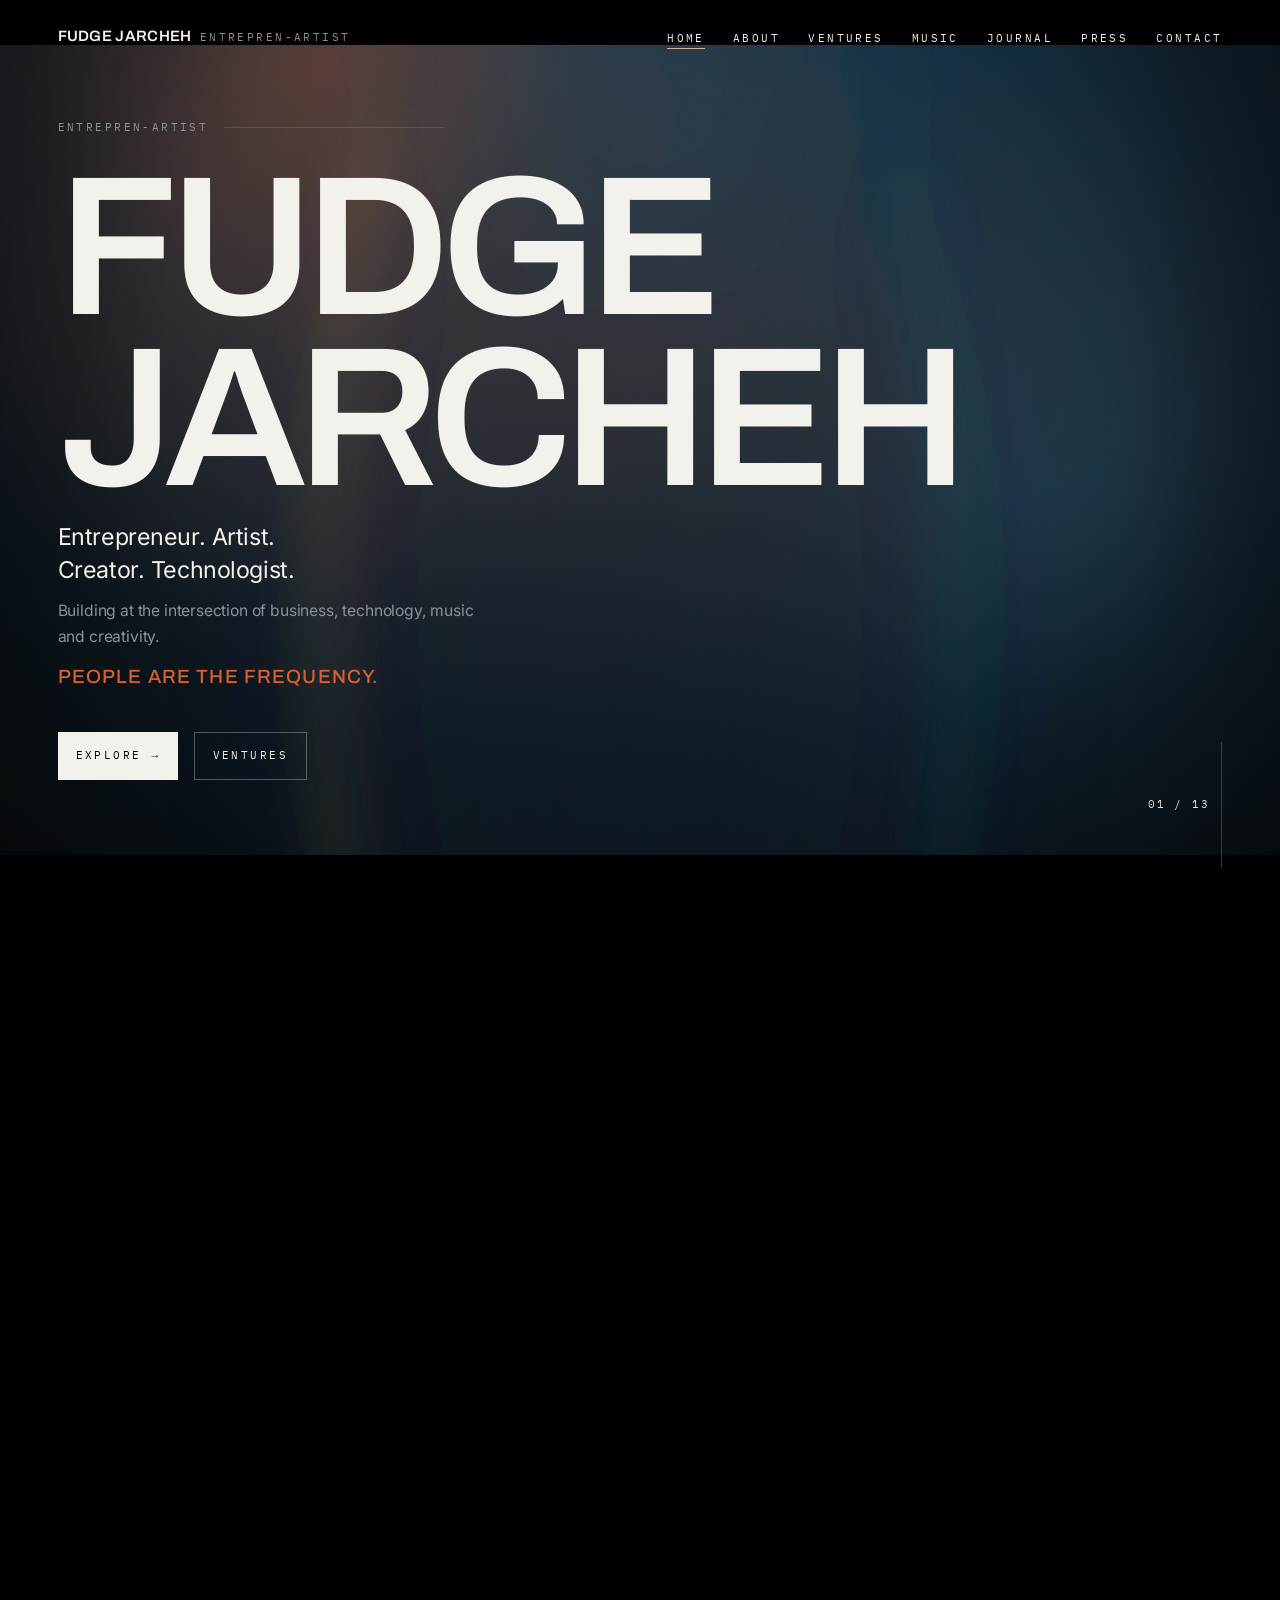
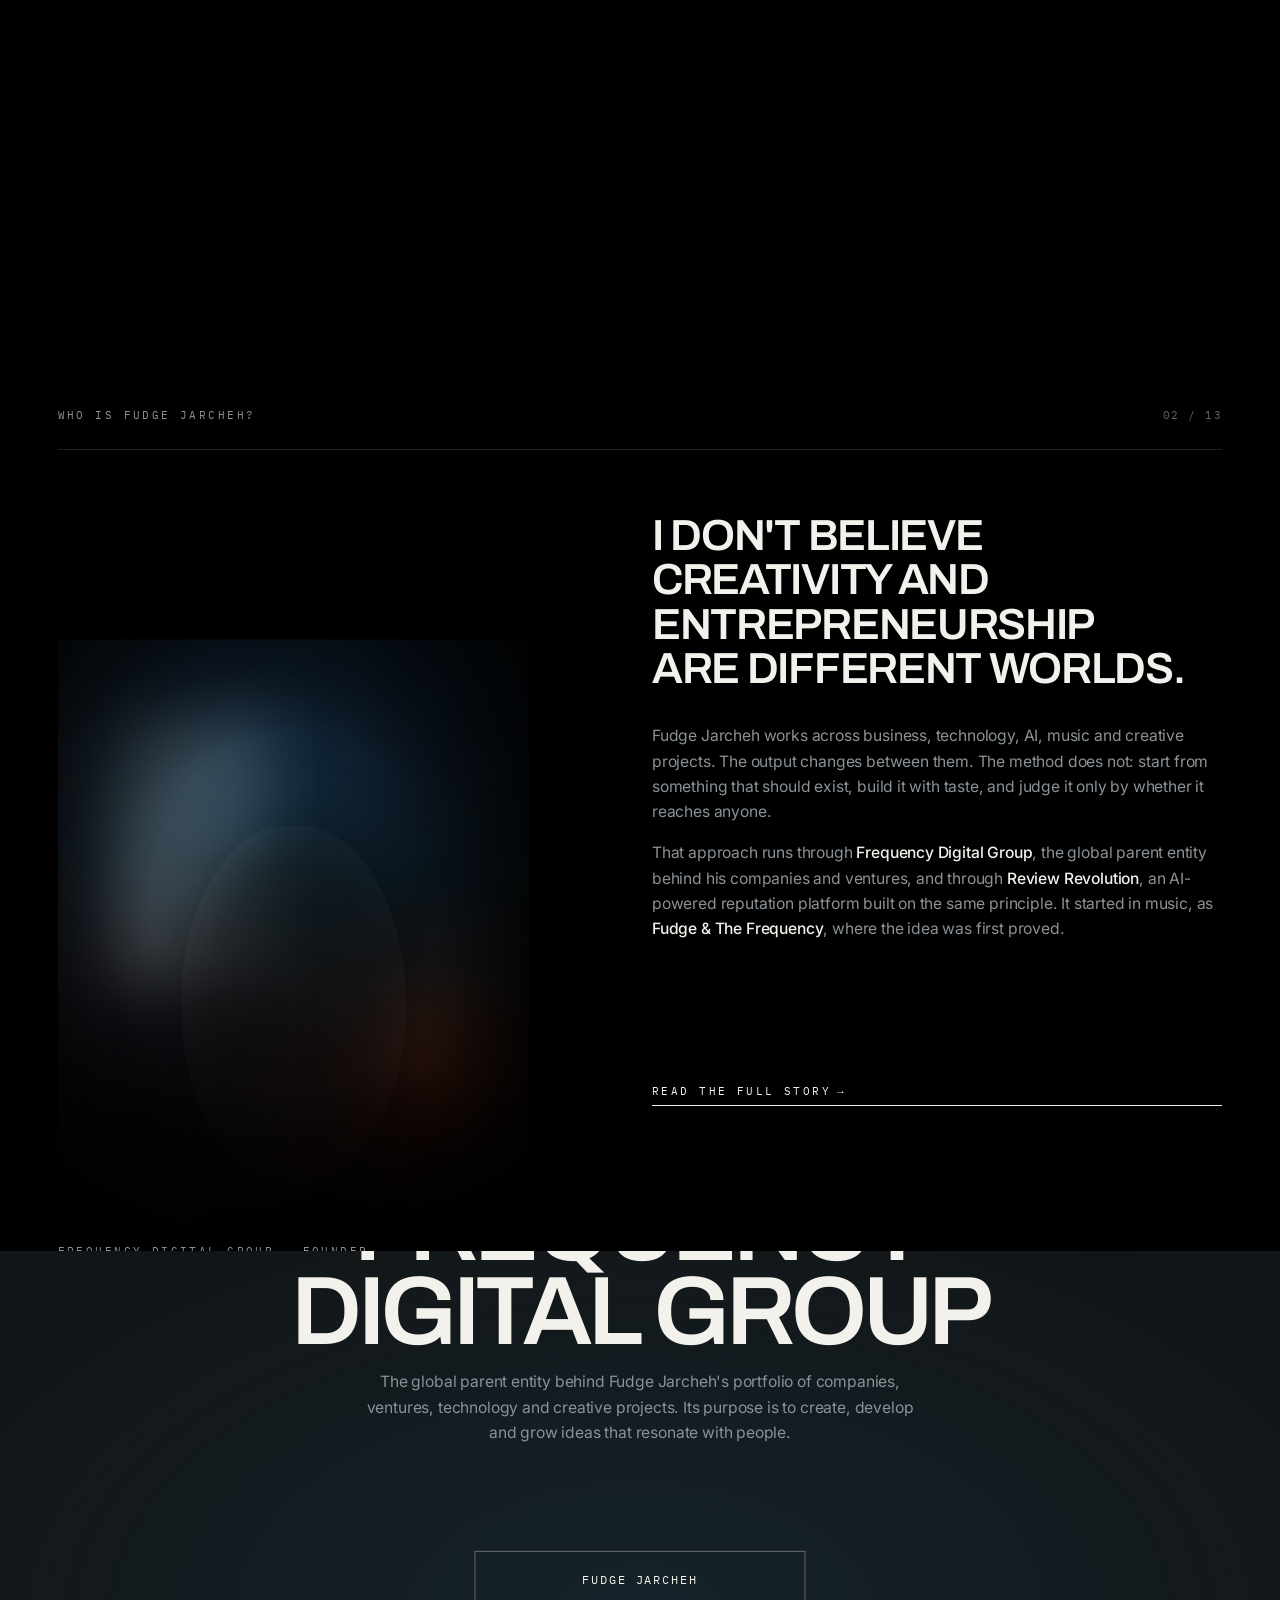
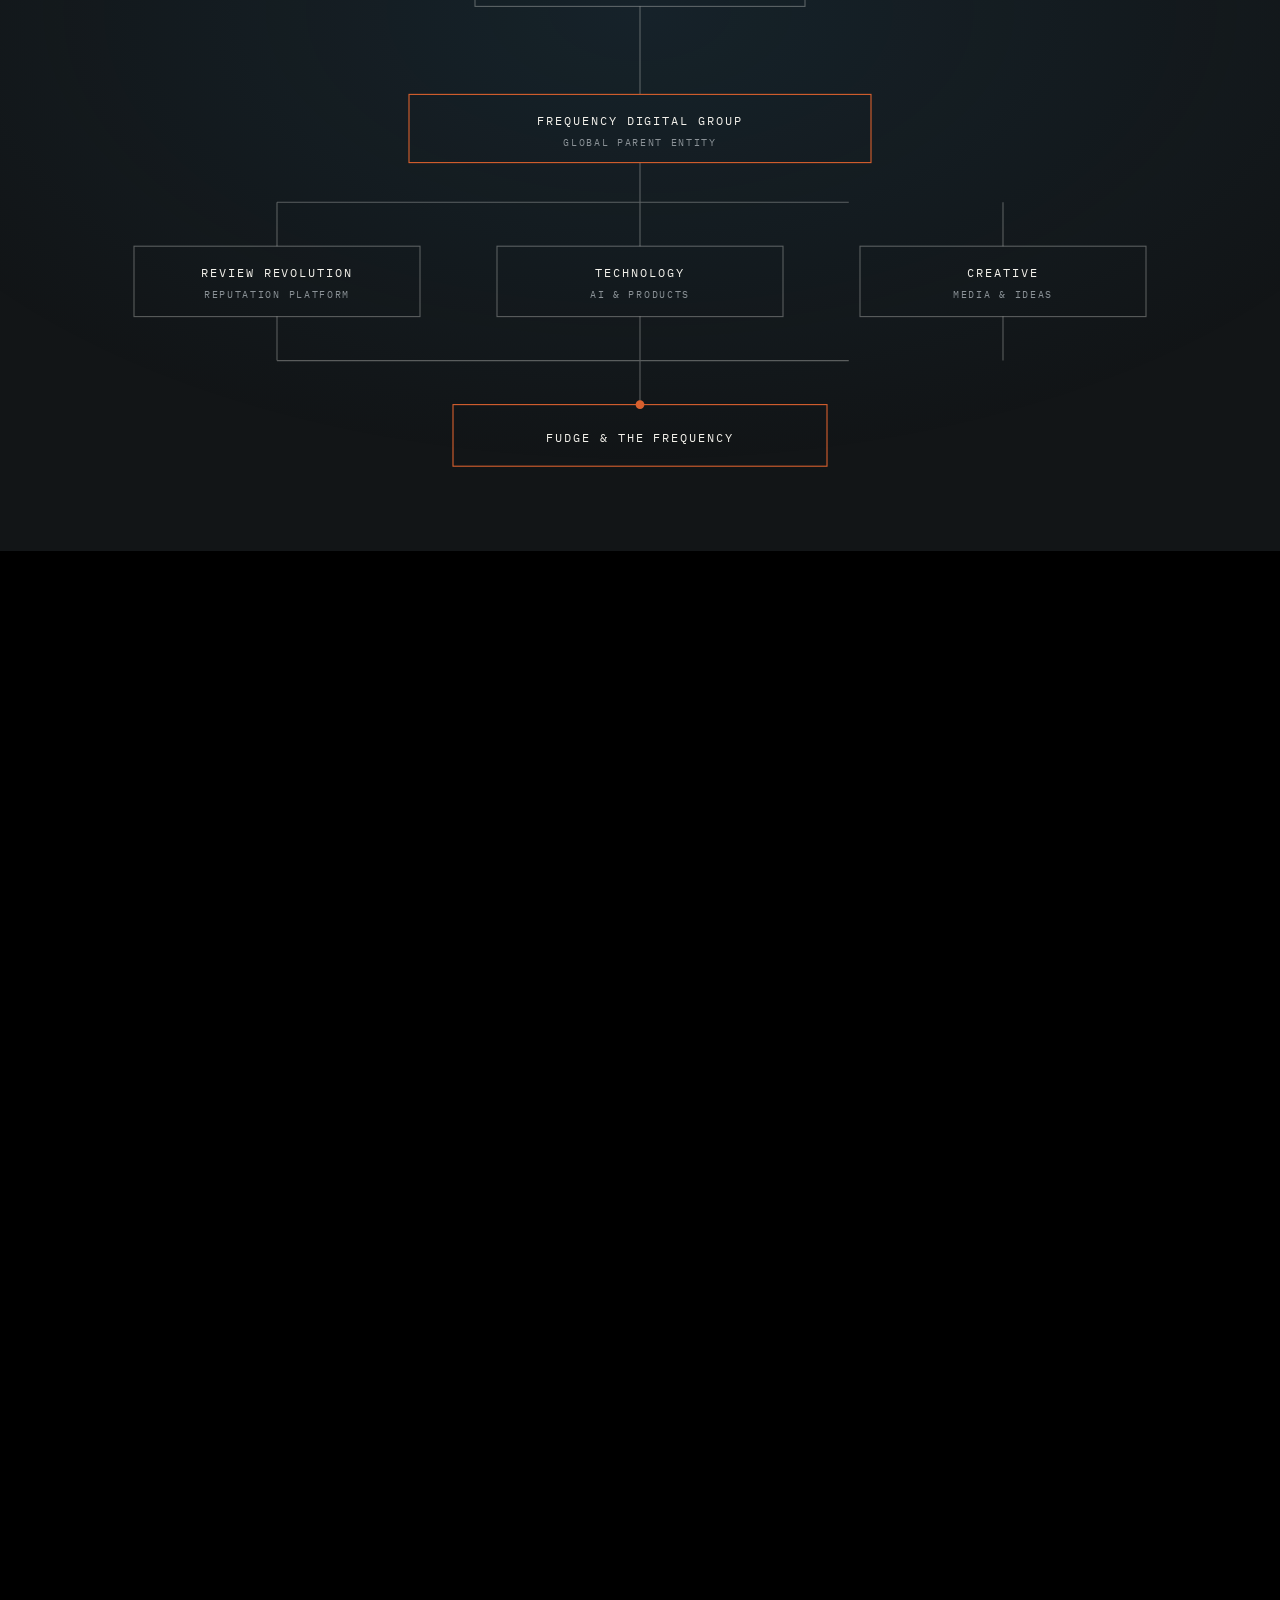
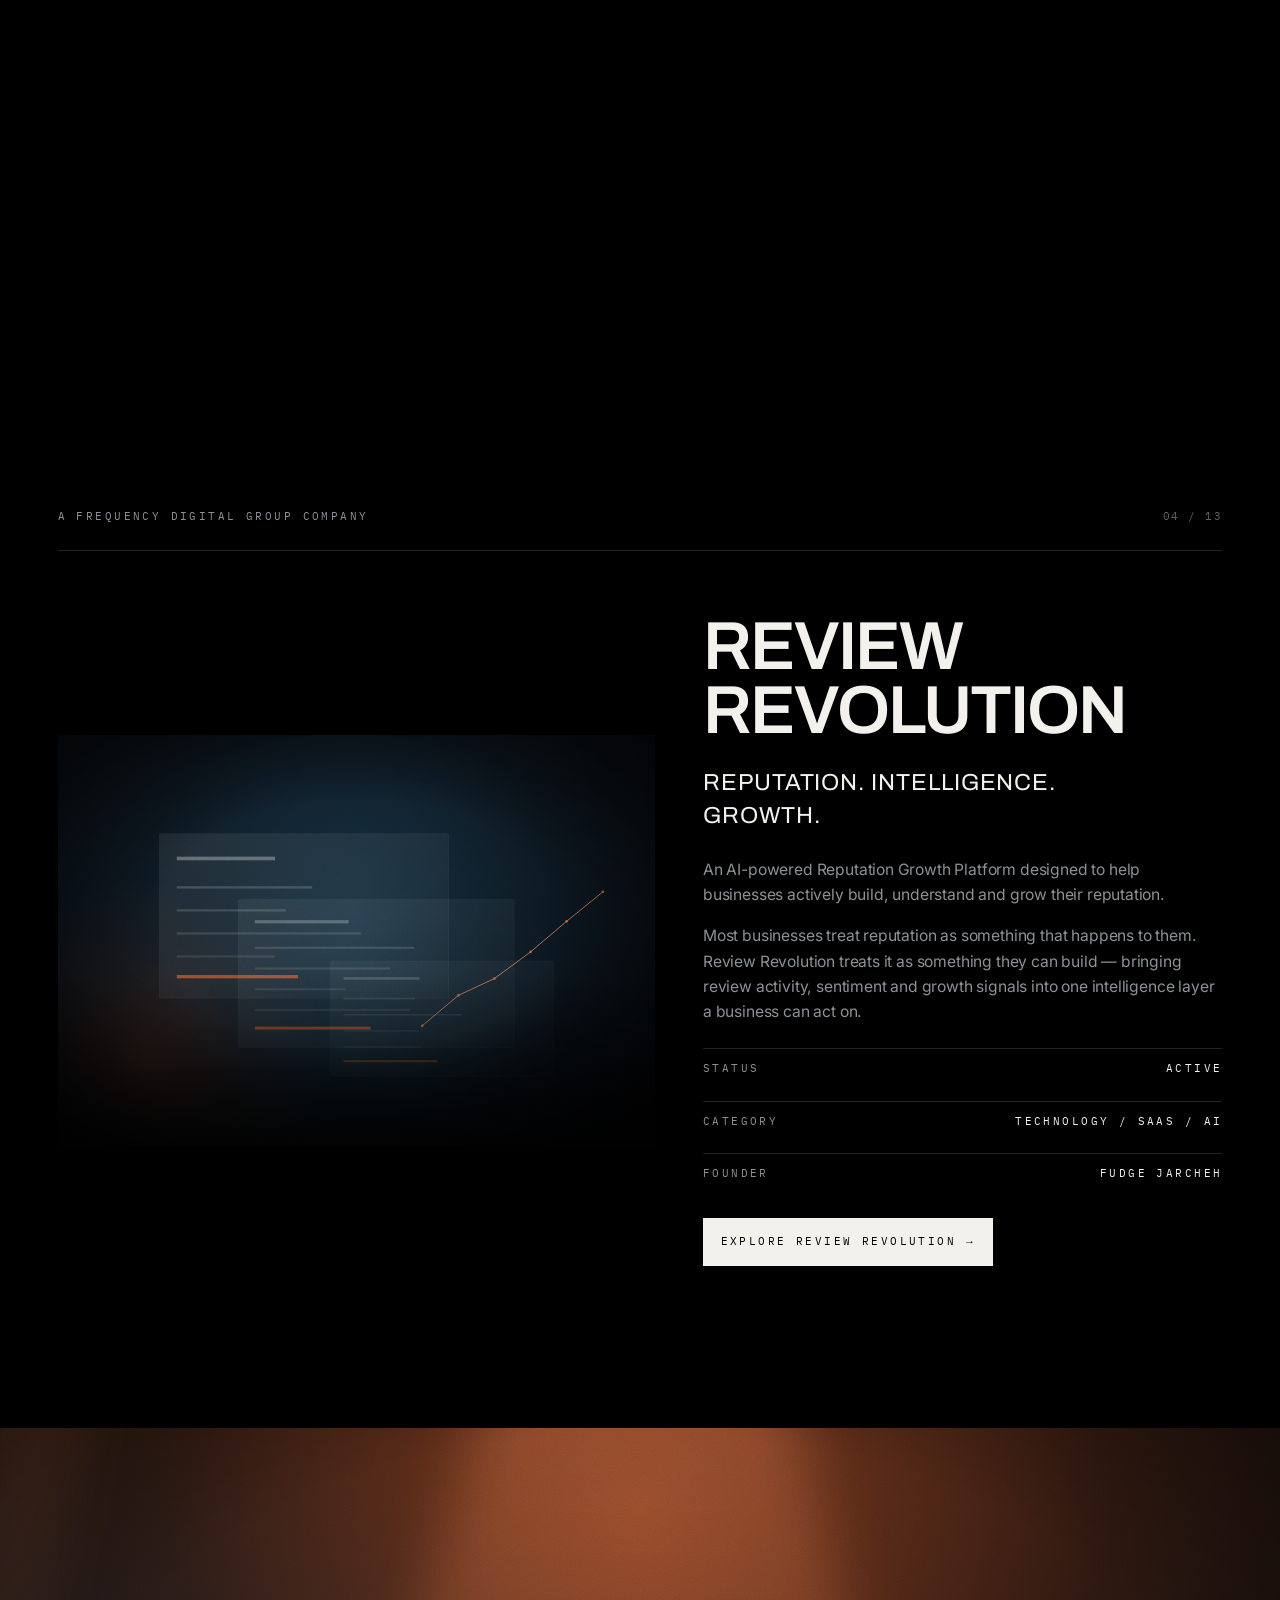
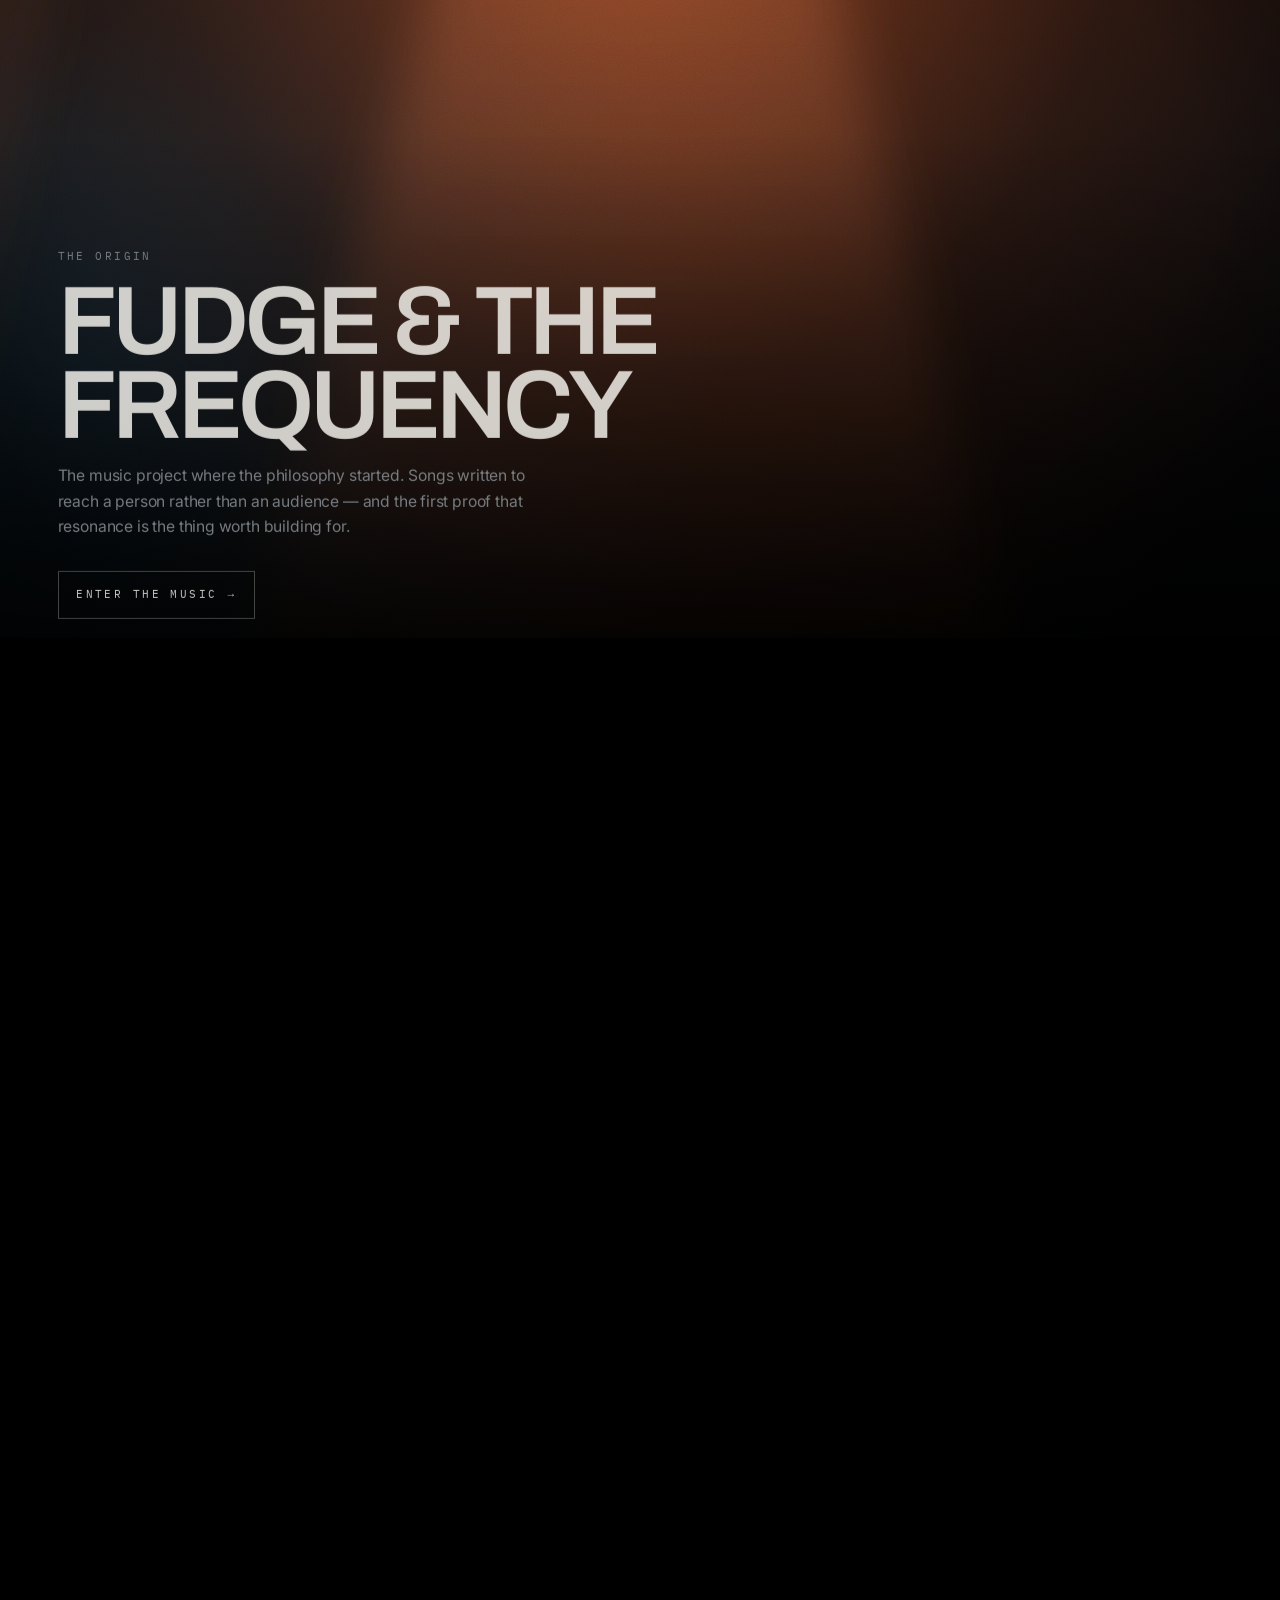
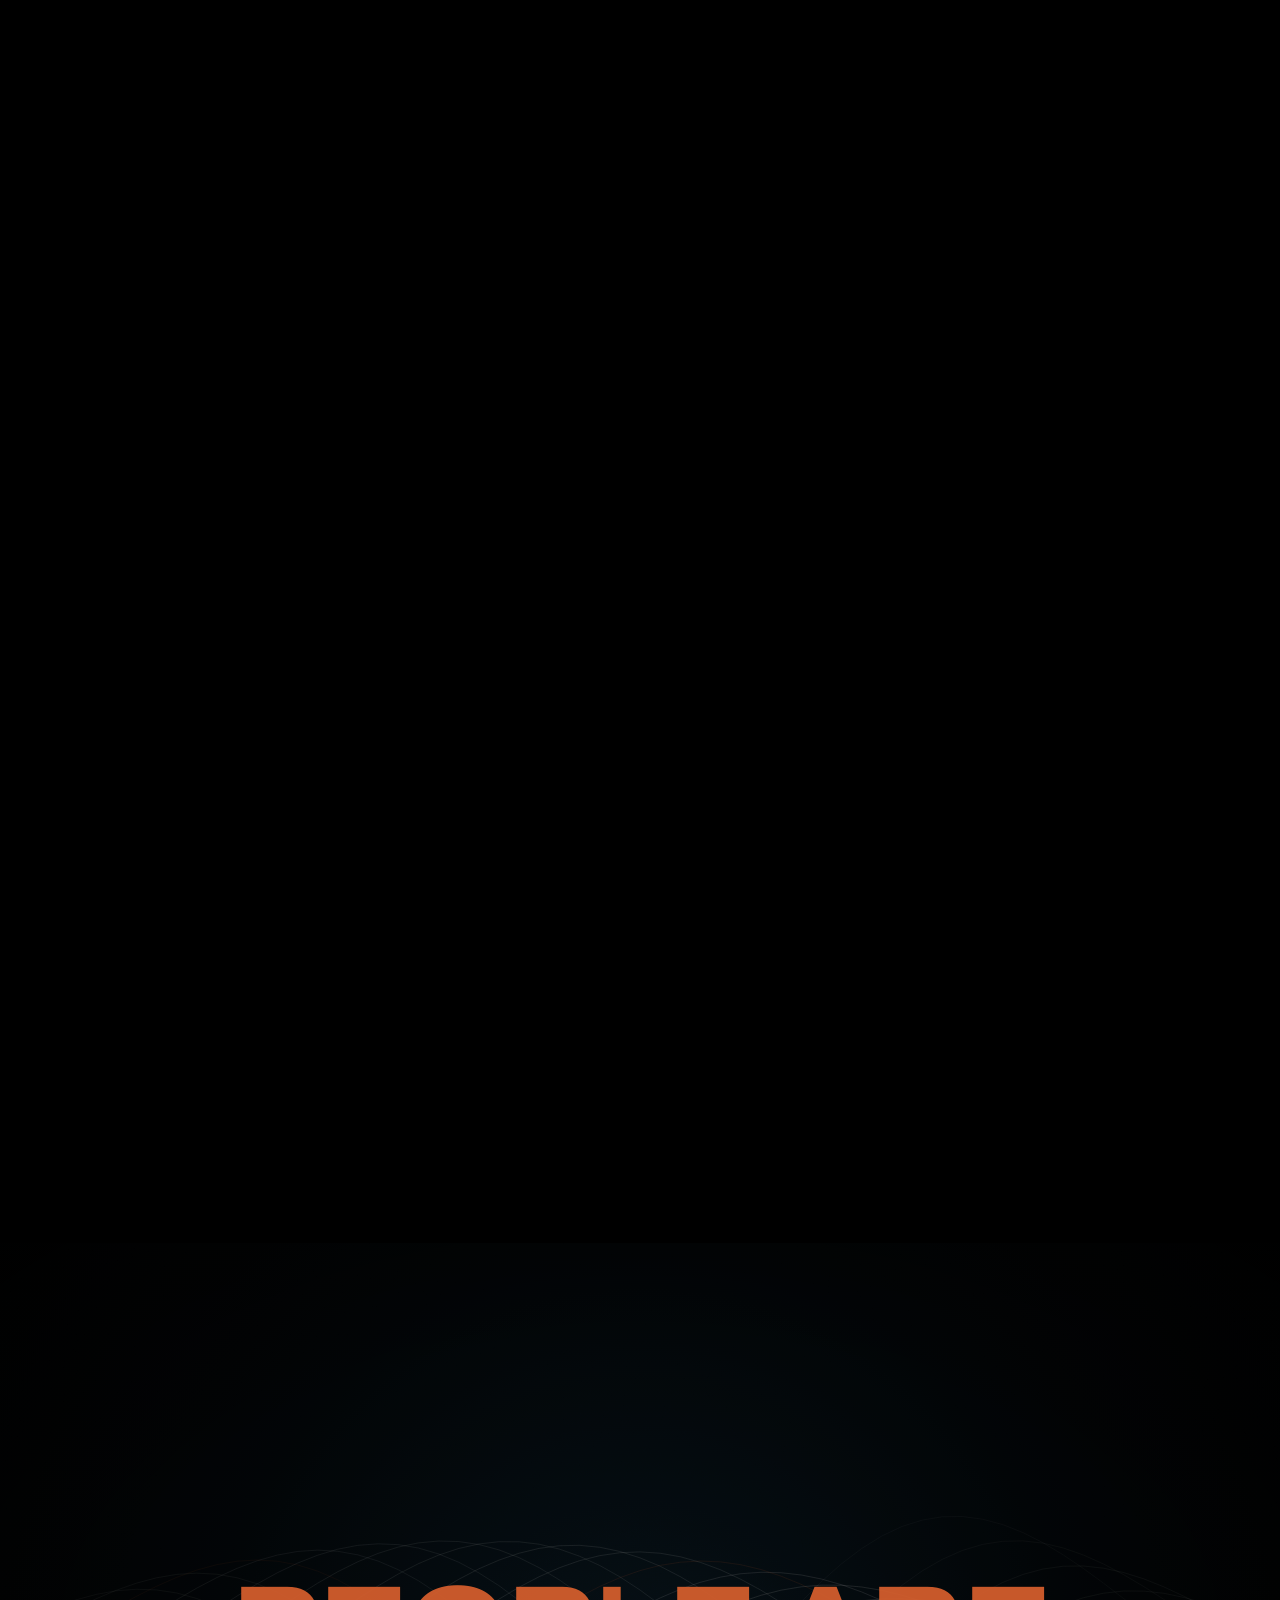
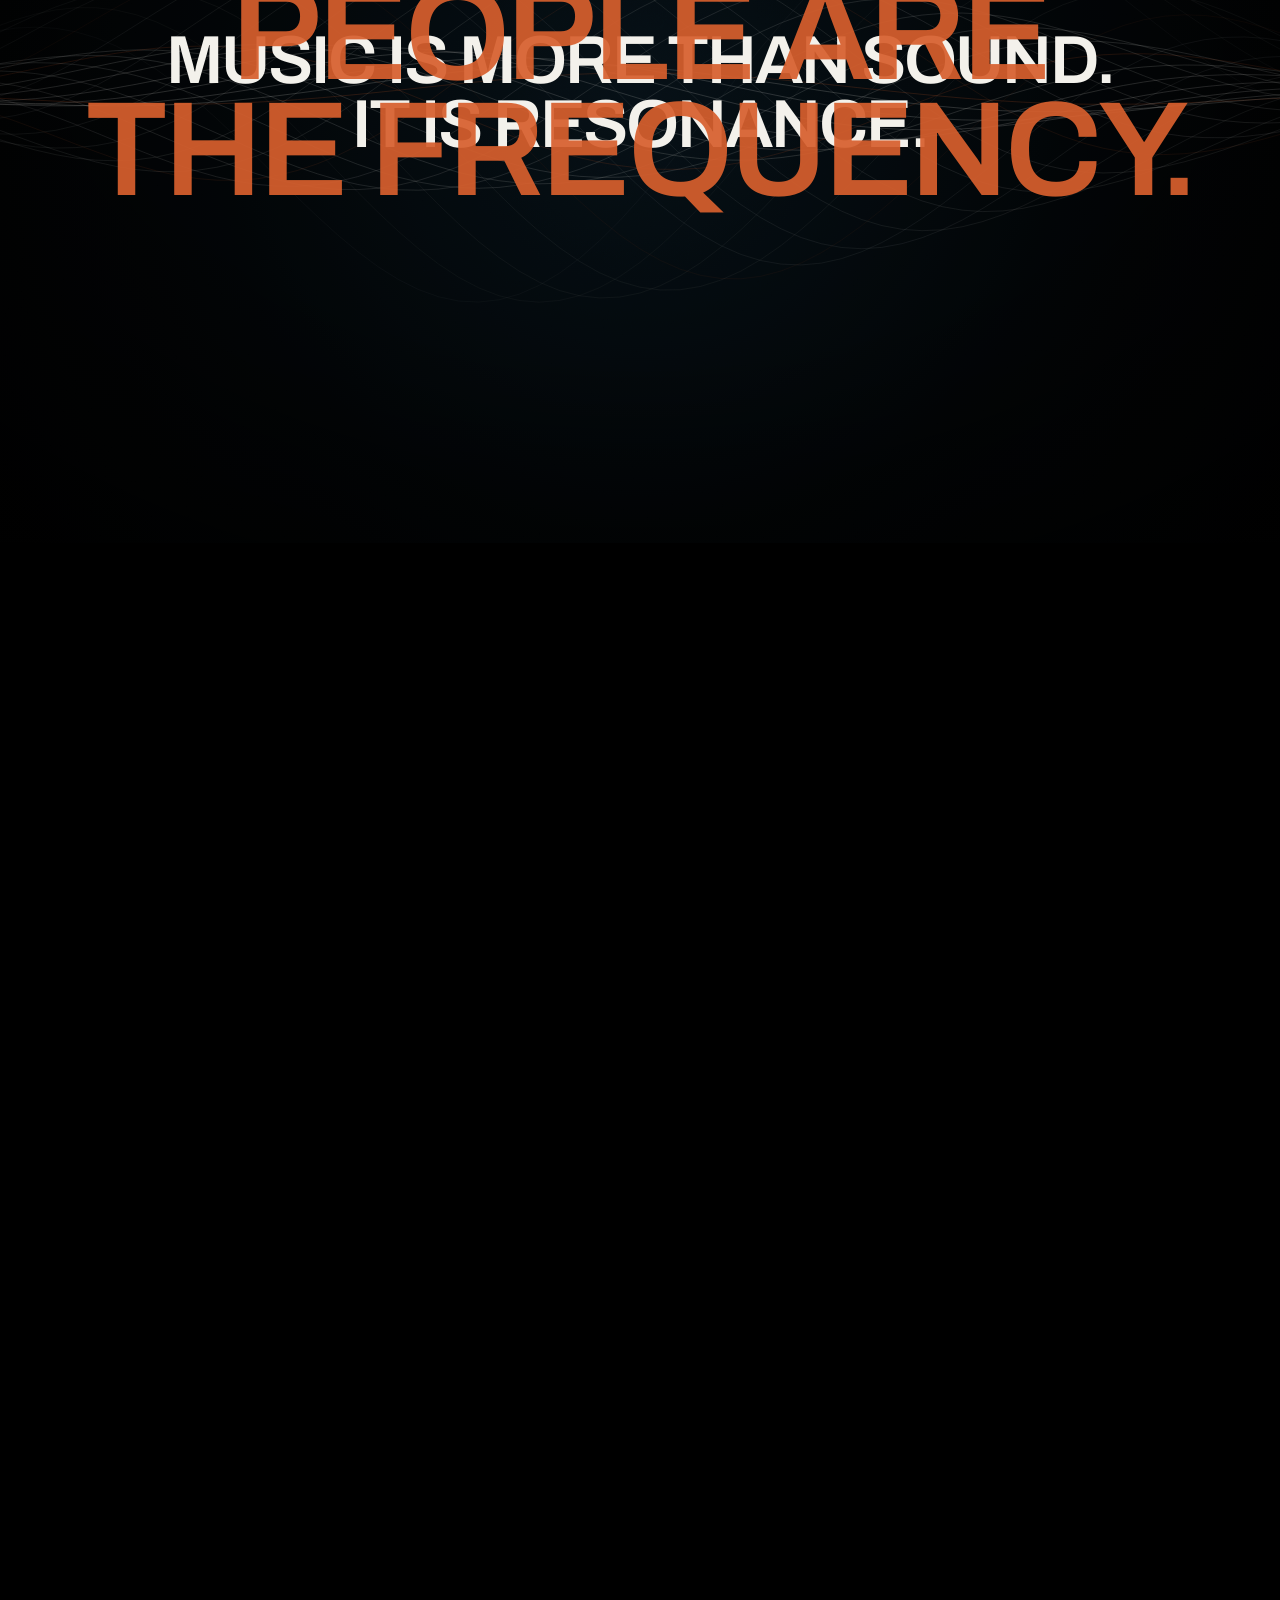
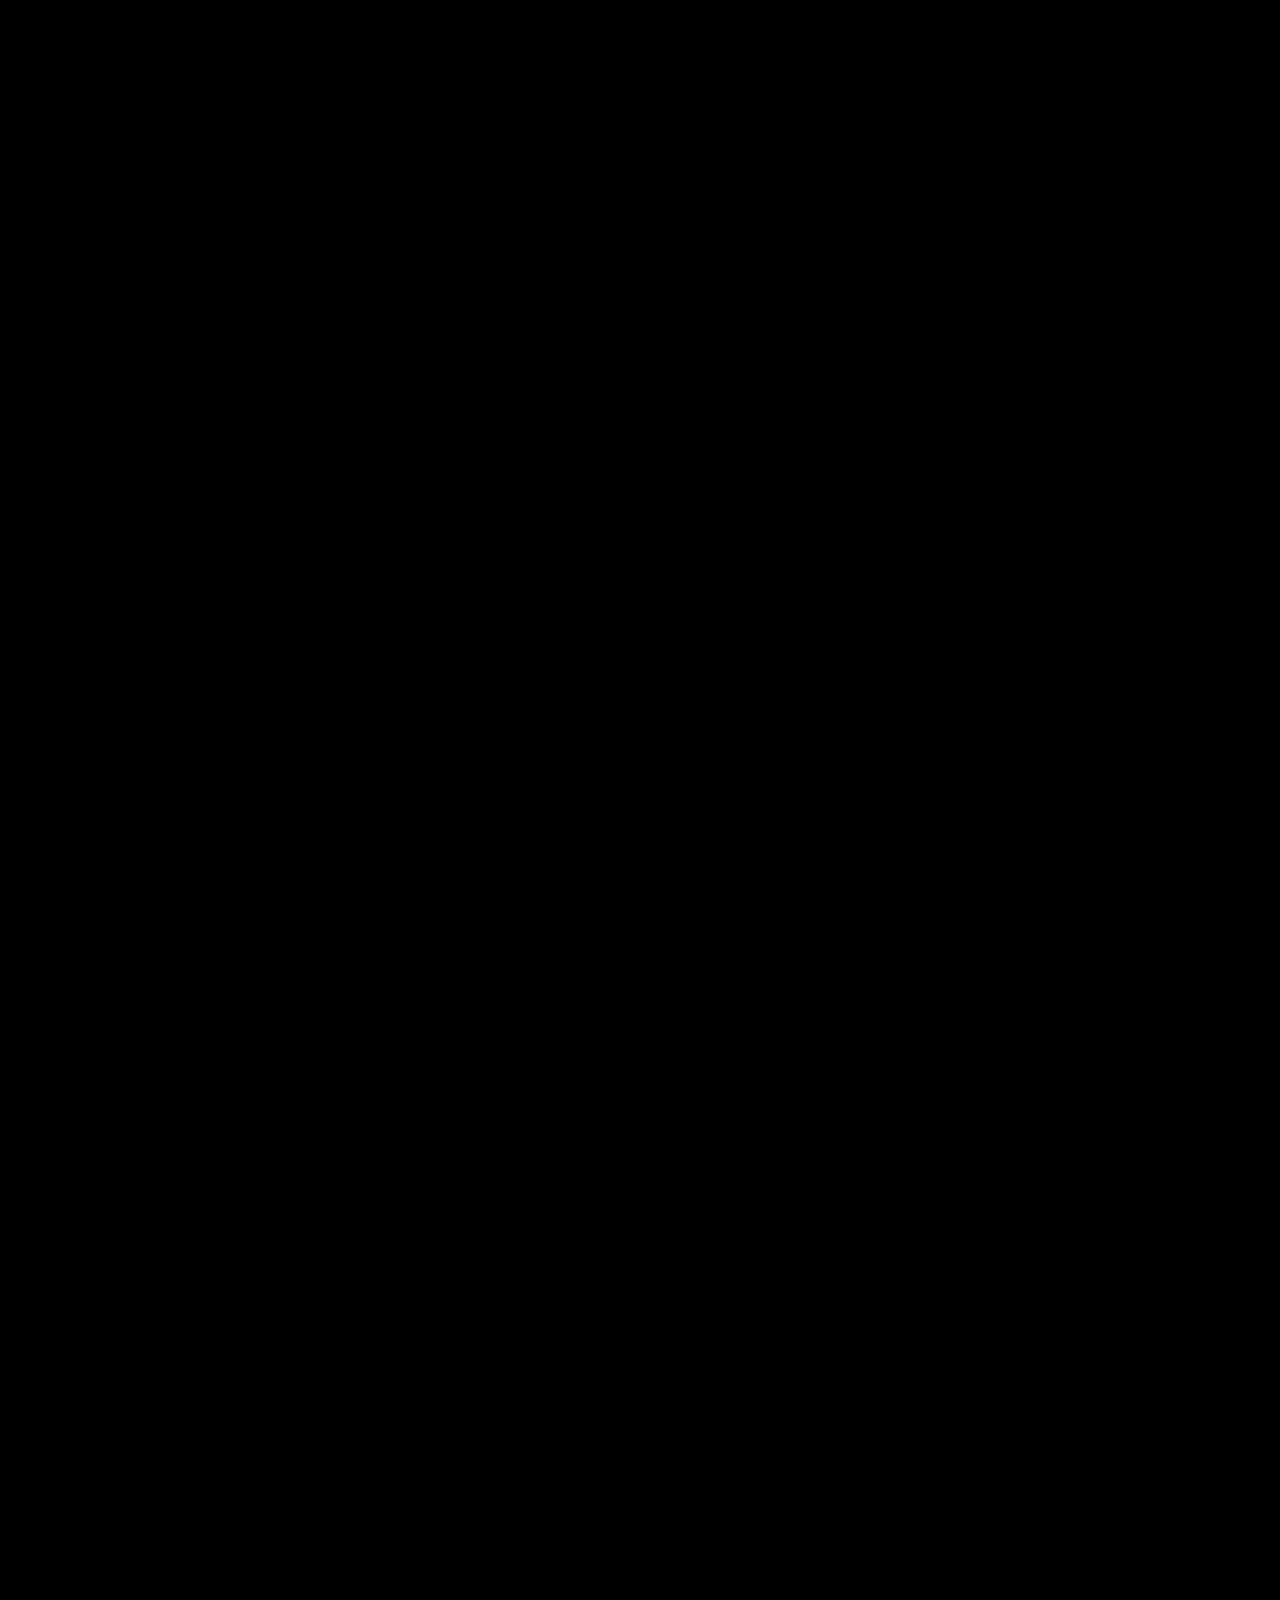
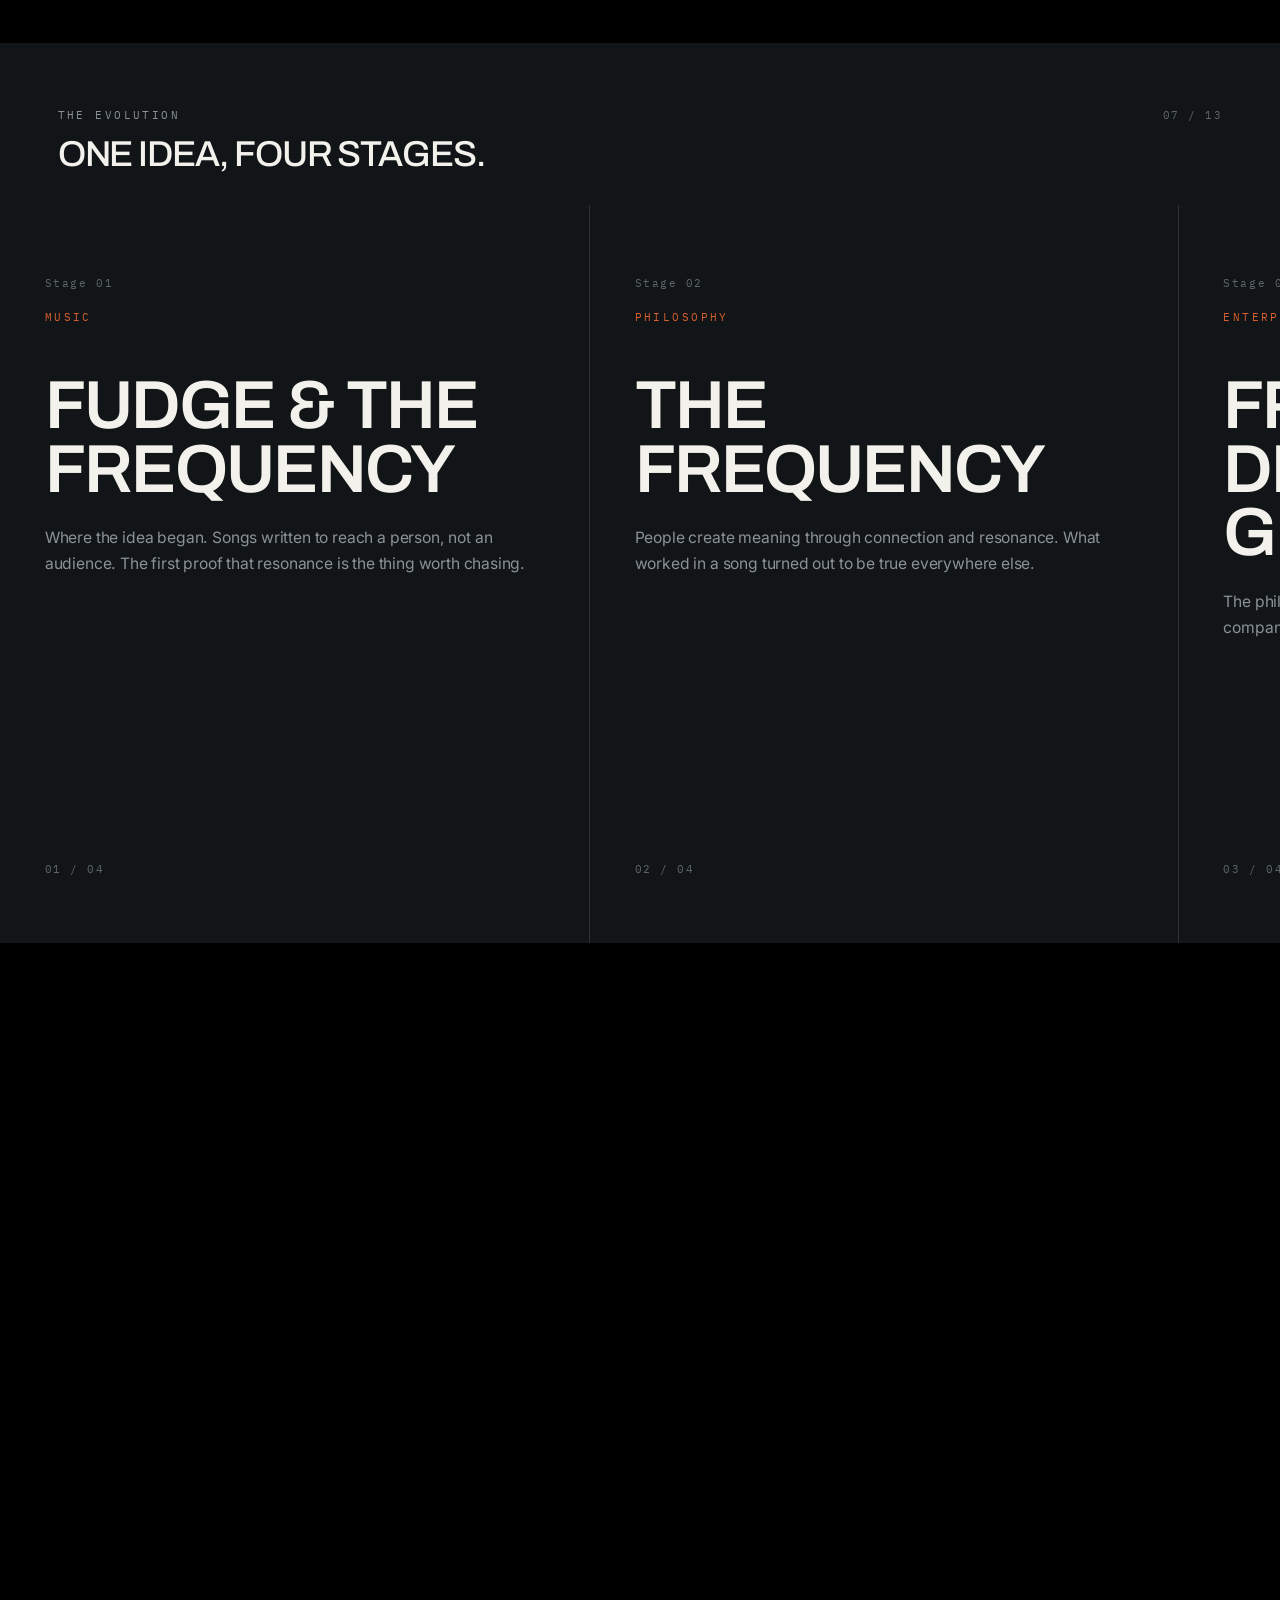
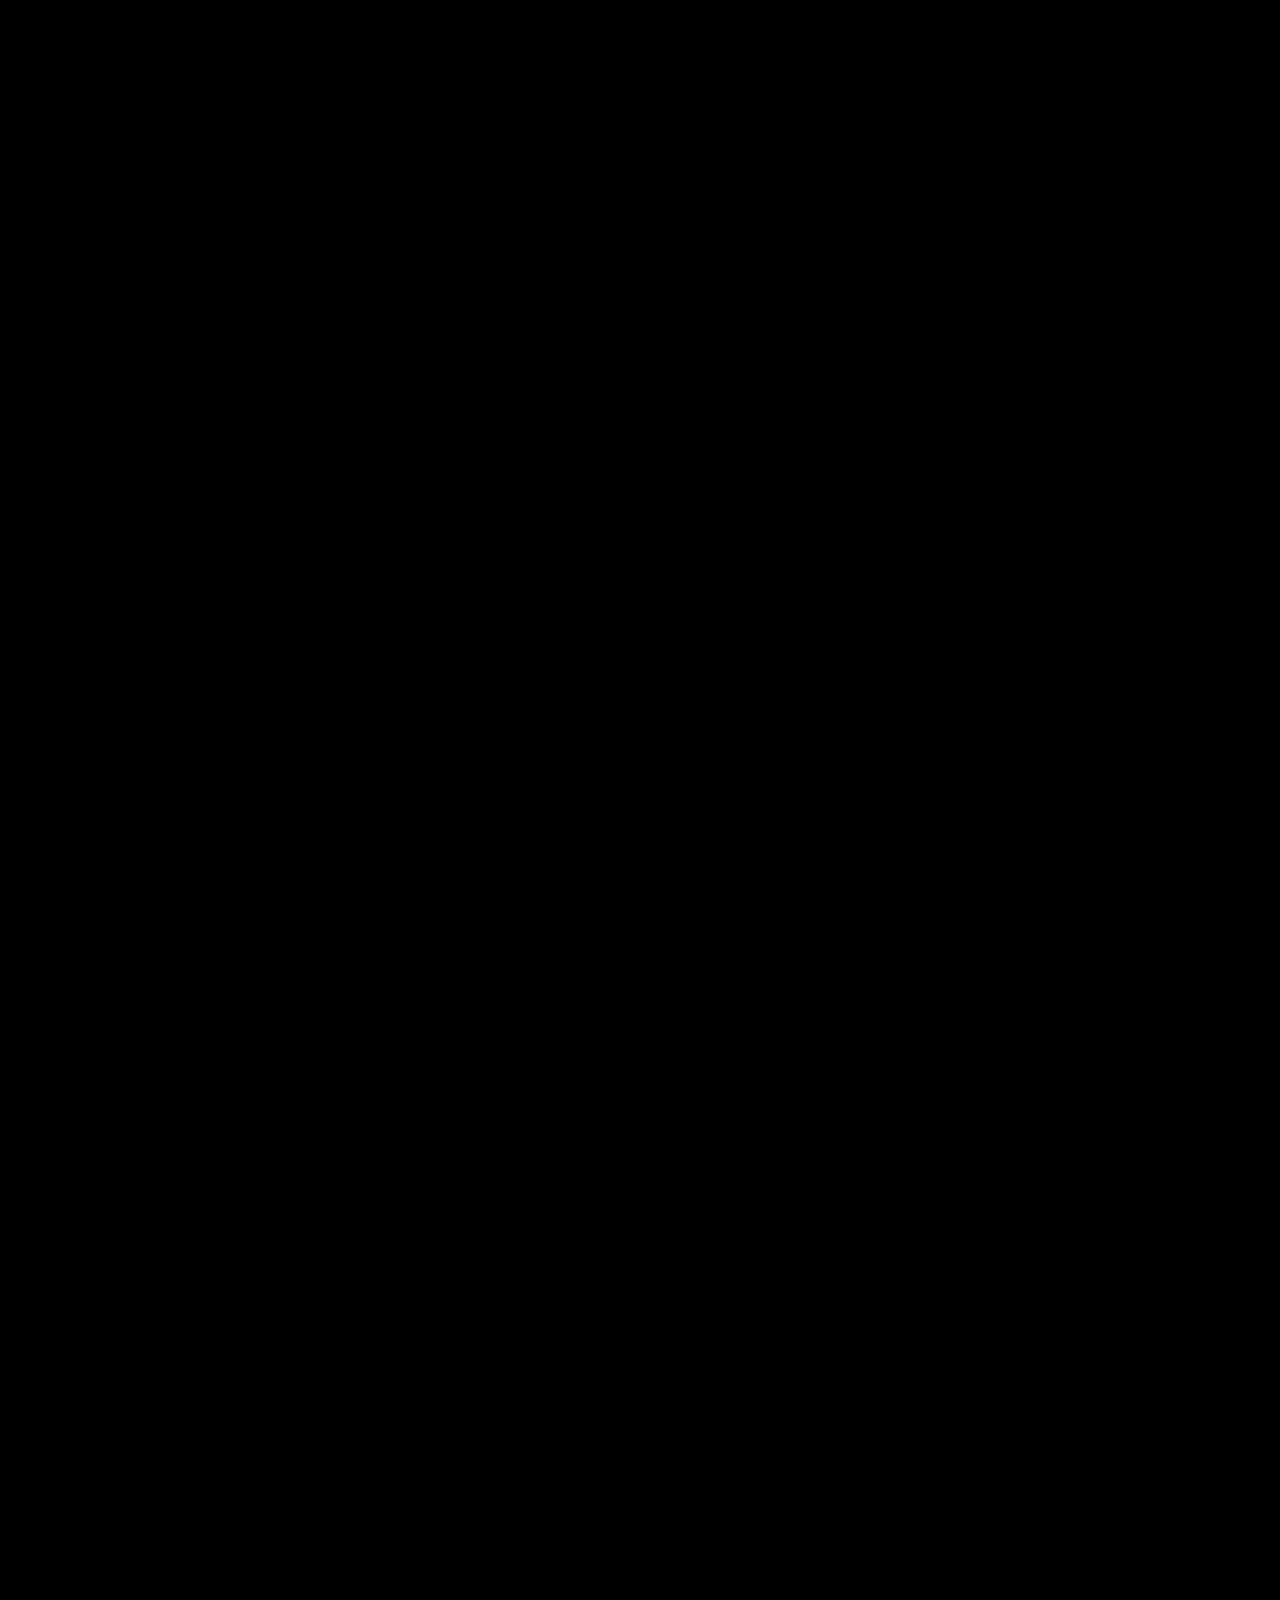
==== index.html @ c8c9bfc3 "Build fudgejarcheh.com: cinematic scroll-driven site A complete static implementation of the FudgeJa" ====
<!DOCTYPE html>
<html lang="en">
<head>
<meta charset="utf-8">
<meta name="viewport" content="width=device-width, initial-scale=1, viewport-fit=cover">
<title>Fudge Jarcheh — Entrepren-Artist | Frequency Digital Group</title>
<meta name="description" content="Fudge Jarcheh is an Entrepren-Artist building at the intersection of business, technology, music and creativity. Founder of Frequency Digital Group and Review Revolution. People are the frequency.">
<link rel="canonical" href="https://fudgejarcheh.com/">
<meta name="theme-color" content="#000000">

<meta property="og:type" content="website">
<meta property="og:site_name" content="Fudge Jarcheh">
<meta property="og:title" content="Fudge Jarcheh — Entrepren-Artist">
<meta property="og:description" content="Entrepreneur. Artist. Creator. Technologist. Building at the intersection of business, technology, music and creativity.">
<meta property="og:url" content="https://fudgejarcheh.com/">
<meta property="og:image" content="https://fudgejarcheh.com/assets/images/hero-stage.svg">
<meta property="og:image:alt" content="Cinematic portrait stage lit in deep blue with a warm rim light.">
<meta name="twitter:card" content="summary_large_image">
<meta name="twitter:title" content="Fudge Jarcheh — Entrepren-Artist">
<meta name="twitter:description" content="Entrepreneur. Artist. Creator. Technologist. People are the frequency.">
<meta name="twitter:image" content="https://fudgejarcheh.com/assets/images/hero-stage.svg">

<link rel="icon" href="assets/icons/favicon.svg" type="image/svg+xml">
<link rel="apple-touch-icon" href="assets/icons/mark.svg">
<link rel="manifest" href="site.webmanifest">

<link rel="preload" as="image" href="assets/images/hero-stage.svg" fetchpriority="high">
<link rel="preload" as="font" type="font/woff2" href="assets/fonts/archivo-latin.woff2" crossorigin>
<link rel="preload" as="font" type="font/woff2" href="assets/fonts/inter-latin.woff2" crossorigin>
<link rel="stylesheet" href="css/fonts.css">

<link rel="stylesheet" href="css/tokens.css">
<link rel="stylesheet" href="css/base.css">
<link rel="stylesheet" href="css/cinema.css">
<link rel="stylesheet" href="css/components.css">

<script type="application/ld+json">
{
  "@context": "https://schema.org",
  "@graph": [
    {
      "@type": "Person",
      "@id": "https://fudgejarcheh.com/#person",
      "name": "Fudge Jarcheh",
      "url": "https://fudgejarcheh.com/",
      "jobTitle": "Entrepren-Artist",
      "description": "Entrepren-Artist working across entrepreneurship, technology, AI, music and creative projects.",
      "founder": [
        { "@id": "https://fudgejarcheh.com/#fdg" },
        { "@id": "https://fudgejarcheh.com/#reviewrevolution" }
      ],
      "worksFor": { "@id": "https://fudgejarcheh.com/#fdg" },
      "knowsAbout": ["Entrepreneurship", "Artificial Intelligence", "Technology", "Music", "Creativity", "Building Companies"]
    },
    {
      "@type": "Organization",
      "@id": "https://fudgejarcheh.com/#fdg",
      "name": "Frequency Digital Group",
      "description": "The global parent entity behind Fudge Jarcheh's portfolio of companies, ventures, technology and creative projects.",
      "founder": { "@id": "https://fudgejarcheh.com/#person" },
      "subOrganization": { "@id": "https://fudgejarcheh.com/#reviewrevolution" }
    },
    {
      "@type": "Organization",
      "@id": "https://fudgejarcheh.com/#reviewrevolution",
      "name": "Review Revolution",
      "description": "An AI-powered Reputation Growth Platform designed to help businesses build, understand and grow their reputation.",
      "parentOrganization": { "@id": "https://fudgejarcheh.com/#fdg" },
      "founder": { "@id": "https://fudgejarcheh.com/#person" }
    },
    {
      "@type": "MusicGroup",
      "@id": "https://fudgejarcheh.com/#fudgeandthefrequency",
      "name": "Fudge & The Frequency",
      "description": "The music and creative project where the Frequency philosophy began.",
      "member": { "@id": "https://fudgejarcheh.com/#person" }
    },
    {
      "@type": "WebSite",
      "@id": "https://fudgejarcheh.com/#website",
      "url": "https://fudgejarcheh.com/",
      "name": "Fudge Jarcheh",
      "publisher": { "@id": "https://fudgejarcheh.com/#person" }
    }
  ]
}
</script>
</head>
<body>

<a class="skip-link" href="#main">Skip to content</a>
<div class="grain" aria-hidden="true"></div>

<header class="nav" data-nav></header>

<aside class="chrome" aria-hidden="true">
  <span class="chrome__count" data-chapter-out>01 / 13</span>
  <span class="chrome__rail"><i></i></span>
</aside>

<main id="main">

<!-- ============================================================
     01 — HERO
     ============================================================ -->
<section class="scene hero no-overflow" id="hero" data-scene data-chapter="01" aria-labelledby="hero-title">
  <div class="scene__stage hero__stage letterbox">

    <div class="layer layer--media">
      <div class="stage-media depth-3" data-range="0 1" data-anim="zoom-in" style="--from:1.04;--to:1.26">
        <img src="assets/images/hero-stage.svg"
             alt="Cinematic title plate: a dark studio void lit by deep blue light, with a warm amber rim tracing a standing figure."
             width="1920" height="2400" fetchpriority="high" decoding="async">
      </div>
      <div class="stage-media" aria-hidden="true" data-range="0 1" data-anim="fade-out"
           style="background:radial-gradient(70% 55% at 50% 42%, rgba(216,96,46,.16), transparent 70%)"></div>
    </div>

    <div class="layer layer--copy">
      <div class="hero__copy" data-range="0 0.78" data-anim="fade-out rise" style="--dist:9vh">

        <p class="t-meta hero__eyebrow">Entrepren-Artist</p>

        <h1 class="t-mega hero__name" id="hero-title" data-split="lines">Fudge Jarcheh</h1>

        <div class="hero__sub">
          <p class="t-lead" data-reveal style="--rv-d:220ms">
            Entrepreneur. Artist. Creator. Technologist.
          </p>
          <p class="t-body" data-reveal style="--rv-d:320ms">
            Building at the intersection of business, technology, music and creativity.
          </p>
          <p class="hero__motto" data-reveal style="--rv-d:420ms">People Are The Frequency.</p>
        </div>

        <div class="hero__actions" data-reveal style="--rv-d:520ms">
          <a class="btn" href="#introduction">Explore <span class="btn__arrow" aria-hidden="true">&#8594;</span></a>
          <a class="btn btn--ghost" href="pages/ventures.html">Ventures</a>
        </div>

      </div>
    </div>

    <div class="cue" aria-hidden="true" data-range="0 0.12" data-anim="fade-out">
      <span class="t-meta">Scroll</span>
      <span class="cue__line"></span>
    </div>

  </div>
</section>

<!-- ============================================================
     02 — INTRODUCTION
     ============================================================ -->
<section class="section" id="introduction" data-chapter="02" aria-labelledby="intro-title">
  <div class="wrap">
    <div class="section-head">
      <h2 class="t-meta" id="intro-title">Who is Fudge Jarcheh?</h2>
      <span class="t-num">02 / 13</span>
    </div>

    <div class="grid intro__grid">
      <figure class="intro__portrait" data-parallax="0.08">
        <div class="plate plate--vignette grade" data-reveal="mask">
          <img src="assets/images/editorial-stage.svg"
               alt="Editorial portrait plate: cool studio light falling across a dark set, with a warm rim light at the edge."
               loading="lazy" decoding="async" width="1600" height="2000">
        </div>
        <figcaption class="t-meta" style="margin-top:var(--s-4)">Frequency Digital Group &middot; Founder</figcaption>
      </figure>

      <div class="intro__body">
        <p class="intro__pull" data-split="lines">
          I don't believe creativity and entrepreneurship are different worlds.
        </p>

        <div data-reveal>
          <p class="t-body">
            Fudge Jarcheh works across business, technology, AI, music and creative projects. The
            output changes between them. The method does not: start from something that should
            exist, build it with taste, and judge it only by whether it reaches anyone.
          </p>
          <p class="t-body">
            That approach runs through <strong>Frequency Digital Group</strong>, the global parent
            entity behind his companies and ventures, and through <strong>Review Revolution</strong>,
            an AI-powered reputation platform built on the same principle. It started in music, as
            <strong>Fudge &amp; The Frequency</strong>, where the idea was first proved.
          </p>
        </div>

        <div class="intro__defn" data-reveal style="--rv-d:140ms">
          <p class="t-meta t-meta--accent">Entrepren-Artist</p>
          <p class="t-body" style="color:var(--fg)">
            One person applying a single creative method to companies, technology and music —
            rather than treating them as separate careers.
          </p>
        </div>

        <a class="link" href="pages/about.html" data-reveal>Read the full story <span aria-hidden="true">&#8594;</span></a>
      </div>
    </div>
  </div>
</section>

<!-- ============================================================
     03 — FREQUENCY DIGITAL GROUP
     ============================================================ -->
<section class="scene no-overflow" id="frequency-digital-group" data-scene data-chapter="03"
         style="--scene-len:2.6;--scene-len-m:2.2" aria-labelledby="fdg-title">
  <div class="scene__stage surface-charcoal">

    <div class="layer layer--media" aria-hidden="true"
         style="background:radial-gradient(90% 70% at 50% 40%, rgba(44,107,143,.16), transparent 72%)"></div>

    <div class="layer layer--copy" style="align-content:center">
      <div class="wrap" style="width:100%">

        <div style="text-align:center;display:grid;gap:var(--s-4);justify-items:center;margin-bottom:var(--s-7);--dist:5vh"
             data-range="0.02 0.28" data-anim="fade-in enter" data-ease="out">
          <p class="t-meta">The Global Entity</p>
          <h2 class="t-h1" id="fdg-title">Frequency Digital Group</h2>
          <p class="t-body" style="max-width:56ch;margin-inline:auto">
            The global parent entity behind Fudge Jarcheh's portfolio of companies, ventures,
            technology and creative projects. Its purpose is to create, develop and grow ideas
            that resonate with people.
          </p>
        </div>

        <div class="eco-wrap">
          <svg class="eco" viewBox="0 0 1000 540" role="img"
               aria-label="Ecosystem diagram: Fudge Jarcheh leads to Frequency Digital Group, which leads to Review Revolution, Technology and Creative, which lead to Fudge and The Frequency.">

            <!-- connectors, drawn in as the section is scrubbed -->
            <g data-range="0.22 0.72" data-ease="io">
              <path class="eco-line" style="--len:80"  d="M500 74 L500 154"/>
              <path class="eco-line" style="--len:520" d="M500 216 L500 252 M170 252 L830 252 M170 252 L170 292 M500 252 L500 292 M830 252 L830 292"/>
              <path class="eco-line" style="--len:520" d="M170 356 L170 396 M830 356 L830 396 M500 356 L500 396 M170 396 L830 396 M500 396 L500 436"/>
            </g>

            <!-- nodes -->
            <g class="eco-node" data-range="0.08 0.30" data-anim="fade-in">
              <rect class="eco-box" x="350" y="24" width="300" height="50"/>
              <text x="500" y="54" text-anchor="middle">Fudge Jarcheh</text>
            </g>

            <g class="eco-node" data-range="0.24 0.44" data-anim="fade-in">
              <rect class="eco-box eco-box--lead" x="290" y="154" width="420" height="62"/>
              <text x="500" y="182" text-anchor="middle">Frequency Digital Group</text>
              <text x="500" y="201" text-anchor="middle" class="eco-sub">Global parent entity</text>
            </g>

            <g class="eco-node" data-range="0.42 0.62" data-anim="fade-in">
              <rect class="eco-box" x="40" y="292" width="260" height="64"/>
              <text x="170" y="320" text-anchor="middle">Review Revolution</text>
              <text x="170" y="339" text-anchor="middle" class="eco-sub">Reputation platform</text>

              <rect class="eco-box" x="370" y="292" width="260" height="64"/>
              <text x="500" y="320" text-anchor="middle">Technology</text>
              <text x="500" y="339" text-anchor="middle" class="eco-sub">AI &amp; products</text>

              <rect class="eco-box" x="700" y="292" width="260" height="64"/>
              <text x="830" y="320" text-anchor="middle">Creative</text>
              <text x="830" y="339" text-anchor="middle" class="eco-sub">Media &amp; ideas</text>
            </g>

            <g class="eco-node" data-range="0.60 0.80" data-anim="fade-in">
              <rect class="eco-box eco-box--lead" x="330" y="436" width="340" height="56"/>
              <text x="500" y="470" text-anchor="middle">Fudge &amp; The Frequency</text>
              <circle class="eco-dot" cx="500" cy="436" r="4"/>
            </g>
          </svg>
        </div>

        <p style="text-align:center;margin-top:var(--s-7)" data-range="0.72 0.9" data-anim="fade-in">
          <a class="btn" href="pages/ventures.html">Discover Frequency Digital Group <span class="btn__arrow" aria-hidden="true">&#8594;</span></a>
        </p>

      </div>
    </div>
  </div>
</section>

<!-- ============================================================
     04 — REVIEW REVOLUTION
     ============================================================ -->
<section class="section" id="review-revolution" data-chapter="04" aria-labelledby="rr-title">
  <div class="wrap">
    <div class="section-head">
      <h2 class="t-meta" id="rr-title">A Frequency Digital Group Company</h2>
      <span class="t-num">04 / 13</span>
    </div>

    <article class="venture">
      <div class="venture__media plate plate--vignette" data-reveal="mask" data-parallax="0.06">
        <img src="assets/images/venture-review-revolution.svg"
             alt="Dark product still: translucent reputation-intelligence panels layered in depth, with a rising ember signal line."
             loading="lazy" decoding="async" width="1920" height="1200">
      </div>

      <div class="venture__body">
        <h3 class="t-h2" data-split="lines">Review Revolution</h3>
        <p class="t-lead t-meta--accent" data-reveal style="font-family:var(--font-display);text-transform:uppercase;letter-spacing:.04em">
          Reputation. Intelligence. Growth.
        </p>
        <div data-reveal style="--rv-d:120ms">
          <p class="t-body">
            An AI-powered Reputation Growth Platform designed to help businesses actively build,
            understand and grow their reputation.
          </p>
          <p class="t-body">
            Most businesses treat reputation as something that happens to them. Review Revolution
            treats it as something they can build — bringing review activity, sentiment and growth
            signals into one intelligence layer a business can act on.
          </p>
        </div>

        <dl class="spec" data-reveal style="--rv-d:200ms">
          <div><dt class="t-meta">Status</dt><dd class="t-meta" style="color:var(--fg)">Active</dd></div>
          <div><dt class="t-meta">Category</dt><dd class="t-meta" style="color:var(--fg)">Technology / SaaS / AI</dd></div>
          <div><dt class="t-meta">Founder</dt><dd class="t-meta" style="color:var(--fg)">Fudge Jarcheh</dd></div>
        </dl>

        <a class="btn" href="pages/ventures.html#review-revolution" data-reveal style="--rv-d:280ms">
          Explore Review Revolution <span class="btn__arrow" aria-hidden="true">&#8594;</span>
        </a>
      </div>
    </article>
  </div>
</section>

<!-- ============================================================
     05 — THE ORIGIN
     ============================================================ -->
<section class="scene origin no-overflow" id="origin" data-scene data-chapter="05" aria-labelledby="origin-title">
  <div class="scene__stage letterbox" style="background:#000">

    <div class="layer layer--media">
      <div class="stage-media" data-range="0.30 1" data-anim="zoom-out" style="--from:1.30;--to:1.02">
        <img src="assets/images/music-stage.svg"
             alt="Two hard amber stage beams cutting down through darkness onto a crowd in silhouette."
             loading="lazy" decoding="async" width="1920" height="1200">
      </div>
      <div class="stage-media" aria-hidden="true" data-range="0.28 0.52" data-anim="fade-in" style="background:linear-gradient(to top,rgba(0,0,0,.85),transparent 60%)"></div>
    </div>

    <!-- three statements land before the image arrives -->
    <div class="layer layer--copy">
      <div class="origin__lines">
        <p class="t-display" data-range="0.02 0.14" data-anim="fade-through track">Before the technology.</p>
        <p class="t-display" data-range="0.12 0.24" data-anim="fade-through track">Before the companies.</p>
        <p class="t-display" data-range="0.22 0.36" data-anim="fade-through track" style="color:var(--ember)">There was music.</p>
      </div>
    </div>

    <div class="layer layer--copy" style="align-content:end">
      <div class="wrap" style="width:100%;padding-bottom:clamp(3rem,9vh,7rem)"
           data-range="0.56 0.78" data-anim="fade-in enter" data-ease="out">
        <p class="t-meta">The Origin</p>
        <h2 class="t-h1" id="origin-title" style="margin-block:var(--s-4)">Fudge &amp; The Frequency</h2>
        <p class="t-body" style="max-width:48ch">
          The music project where the philosophy started. Songs written to reach a person rather
          than an audience — and the first proof that resonance is the thing worth building for.
        </p>
        <p style="margin-top:var(--s-6)">
          <a class="btn btn--ghost" href="pages/music.html">Enter the music <span class="btn__arrow" aria-hidden="true">&#8594;</span></a>
        </p>
      </div>
    </div>

  </div>
</section>

<!-- ============================================================
     06 — PEOPLE ARE THE FREQUENCY
     ============================================================ -->
<section class="scene frequency no-overflow" id="people-are-the-frequency" data-scene data-chapter="06"
         aria-labelledby="freq-title">
  <div class="scene__stage frequency__stage">

    <div class="layer layer--media">
      <div class="stage-media freq-field" data-range="0.06 0.6" data-anim="fade-in">
        <img src="assets/images/frequency-field.svg"
             alt="A field of fine waveforms spreading outward across black, one traced in amber."
             loading="lazy" decoding="async" width="1920" height="1200">
      </div>
    </div>

    <!-- six words, arriving one at a time -->
    <div class="layer layer--copy">
      <div class="freq-words" aria-hidden="true">
        <span data-range="0.04 0.11" data-anim="fade-through">A song.</span>
        <span data-range="0.09 0.16" data-anim="fade-through">A person.</span>
        <span data-range="0.14 0.21" data-anim="fade-through">A place.</span>
        <span data-range="0.19 0.26" data-anim="fade-through">A night.</span>
        <span data-range="0.24 0.31" data-anim="fade-through">A memory.</span>
        <span data-range="0.29 0.38" data-anim="fade-through">A feeling.</span>
      </div>
    </div>

    <div class="layer layer--copy">
      <div class="wrap" style="text-align:center" data-range="0.40 0.58" data-anim="fade-through">
        <p class="t-body" style="max-width:52ch;margin-inline:auto;color:var(--fg)">
          Almost everyone has a piece of music connected to a moment in their life. A song can
          transport you somewhere in seconds. Back to a person. A place. A feeling. A version of
          yourself.
        </p>
      </div>
    </div>

    <div class="layer layer--copy">
      <div class="wrap" style="text-align:center" data-range="0.60 0.76" data-anim="fade-through">
        <p class="t-h2">Music is more than sound.<br>It is resonance.</p>
      </div>
    </div>

    <div class="layer layer--copy">
      <div class="wrap" style="text-align:center" data-range="0.78 1" data-anim="fade-in" data-ease="out">
        <h2 class="t-display" id="freq-title" data-range="0.78 1" data-anim="track" style="color:var(--ember)">
          People Are The Frequency.
        </h2>
      </div>
    </div>

  </div>
</section>

<!-- ============================================================
     07 — THE EVOLUTION
     ============================================================ -->
<section class="scene evolution no-overflow" id="evolution" data-scene data-chapter="07" aria-labelledby="evo-title">
  <div class="scene__stage evolution__stage surface-charcoal">

    <div class="evolution__head">
      <div>
        <p class="t-meta">The Evolution</p>
        <h2 class="t-h3" id="evo-title" style="margin-top:var(--s-3)">One idea, four stages.</h2>
      </div>
      <span class="t-num">07 / 13</span>
    </div>

    <!-- desktop: horizontal film strip driven by vertical scroll -->
    <div class="rail evolution__rail" data-range="0 1" data-anim="rail" data-evolution-rail></div>

  </div>
</section>

<!-- mobile: a designed vertical interaction, not a squeezed rail -->
<section class="section evolution__stack surface-charcoal" aria-label="The evolution, stage by stage">
  <div class="wrap">
    <div class="section-head">
      <h2 class="t-meta">The Evolution</h2>
      <span class="t-num">07 / 13</span>
    </div>
    <div data-evolution-stack></div>
  </div>
</section>

<!-- ============================================================
     08 — THE WORLDS OF FUDGE
     ============================================================ -->
<section class="section" id="worlds" data-chapter="08" aria-labelledby="worlds-title">
  <div class="wrap">
    <div class="section-head">
      <h2 class="t-h2" id="worlds-title" data-split="lines">One person. Multiple worlds.</h2>
      <span class="t-num">08 / 13</span>
    </div>
    <div class="worlds" data-worlds></div>
  </div>
</section>

<!-- ============================================================
     09 — CURRENTLY BUILDING
     ============================================================ -->
<section class="section" id="currently-building" data-chapter="09" aria-labelledby="building-title">
  <div class="wrap">
    <div class="section-head">
      <h2 class="t-h2" id="building-title">Currently building.</h2>
      <span class="t-num">09 / 13</span>
    </div>
    <ul class="builds" data-building></ul>
  </div>
</section>

<!-- Philosophy band -->
<div class="band" aria-hidden="true">
  <div class="marquee">
    <div class="marquee__track">
      <span>People Are The Frequency</span><span>&#8212;</span>
      <span>People Are The Frequency</span><span>&#8212;</span>
      <span>People Are The Frequency</span><span>&#8212;</span>
      <span>People Are The Frequency</span><span>&#8212;</span>
    </div>
  </div>
</div>

<!-- ============================================================
     10 — JOURNAL
     ============================================================ -->
<section class="section" id="journal" data-chapter="10" aria-labelledby="journal-title">
  <div class="wrap">
    <div class="section-head">
      <div>
        <p class="t-meta">Thoughts / Ideas / Observations</p>
        <h2 class="t-h2" id="journal-title" style="margin-top:var(--s-3)">Notes from the Frequency.</h2>
      </div>
      <span class="t-num">10 / 13</span>
    </div>

    <div class="cards" data-journal="3"></div>

    <p style="margin-top:var(--s-8)">
      <a class="btn btn--ghost" href="pages/journal.html">View all notes <span class="btn__arrow" aria-hidden="true">&#8594;</span></a>
    </p>
  </div>
</section>

<!-- ============================================================
     11 — PRESS / MEDIA
     ============================================================ -->
<section class="section" id="press" data-chapter="11" aria-labelledby="press-title">
  <div class="wrap">
    <div class="section-head">
      <h2 class="t-h2" id="press-title">Press &amp; conversations.</h2>
      <span class="t-num">11 / 13</span>
    </div>

    <div class="grid" style="align-items:start">
      <p class="t-body" style="grid-column:1 / span 5" data-reveal>
        Features, interviews, podcasts, company coverage and speaking appearances are collected
        here. Nothing is listed until it is confirmed — this page stays empty rather than
        filling itself with claims.
      </p>
      <div style="grid-column:7 / span 6;--rv-d:120ms" data-reveal>
        <div class="empty">
          <span class="t-meta">Nothing published yet</span>
          <p class="t-body">Press and media coverage appears here as it is confirmed.</p>
          <a class="link" href="pages/press.html">View press &amp; media <span aria-hidden="true">&#8594;</span></a>
        </div>
      </div>
    </div>
  </div>
</section>

<!-- ============================================================
     12 — FINAL MANIFESTO
     ============================================================ -->
<section class="scene manifesto no-overflow" id="manifesto" data-scene data-chapter="12" aria-labelledby="manifesto-title">
  <div class="scene__stage manifesto__stage letterbox">
    <div class="layer layer--media" aria-hidden="true"
         style="background:radial-gradient(60% 45% at 50% 50%, rgba(216,96,46,.10), transparent 70%)"
         data-range="0.7 1" data-anim="fade-in"></div>

    <h2 class="u-visually-hidden" id="manifesto-title">Manifesto</h2>

    <div class="layer layer--copy">
      <div class="statements" data-statements>
        <p class="statement">A song without a listener is just sound.</p>
        <p class="statement">Technology without people is just code.</p>
        <p class="statement">A company without customers is just an idea.</p>
        <p class="statement">People give things meaning.</p>
        <p class="statement">People are the frequency.</p>
      </div>
    </div>
  </div>
</section>

<!-- ============================================================
     13 — CONTACT
     ============================================================ -->
<section class="section" id="contact" data-chapter="13" aria-labelledby="contact-title">
  <div class="wrap">
    <div class="grid" style="align-items:end">
      <div style="grid-column:1 / span 7">
        <p class="t-meta">Contact</p>
        <h2 class="t-display" id="contact-title" data-split="lines" style="margin-block:var(--s-5)">Let's connect.</h2>
        <p class="t-lead">Business. Ideas. Music. Collaboration. Conversation.</p>
      </div>
      <div style="grid-column:9 / span 4;display:grid;gap:var(--s-5);justify-items:start" data-reveal>
        <p class="t-body">
          Whether it is a company, a piece of technology, a record or a conversation — start here.
        </p>
        <a class="btn" href="pages/contact.html">Get in touch <span class="btn__arrow" aria-hidden="true">&#8594;</span></a>
      </div>
    </div>
  </div>
</section>

</main>

<footer class="footer" data-footer></footer>

<script src="data/content.js"></script>
<script src="js/engine.js" defer></script>
<script src="js/site.js" defer></script>
</body>
</html>
---- css/fonts.css ----
/* ============================================================
   FUDGE JARCHEH — SELF-HOSTED TYPEFACES
   Archivo and Inter (variable, full weight axis) and IBM Plex
   Mono — all SIL Open Font License 1.1. Latin + latin-ext
   subsets only, served from this project so the site carries no
   external font dependency and costs no extra connection on
   first paint. font-display: swap keeps text visible throughout.
   ============================================================ */

/* Archivo 100 900 — latin-ext */
@font-face {
  font-family: 'Archivo';
  font-style: normal;
  font-weight: 100 900;
  font-stretch: 100%;
  font-display: swap;
  src: url(../assets/fonts/archivo-latin-ext.woff2) format('woff2');
  unicode-range: U+0100-02BA, U+02BD-02C5, U+02C7-02CC, U+02CE-02D7, U+02DD-02FF, U+0304, U+0308, U+0329, U+1D00-1DBF, U+1E00-1E9F, U+1EF2-1EFF, U+2020, U+20A0-20AB, U+20AD-20C0, U+2113, U+2C60-2C7F, U+A720-A7FF;
}

/* Archivo 100 900 — latin */
@font-face {
  font-family: 'Archivo';
  font-style: normal;
  font-weight: 100 900;
  font-stretch: 100%;
  font-display: swap;
  src: url(../assets/fonts/archivo-latin.woff2) format('woff2');
  unicode-range: U+0000-00FF, U+0131, U+0152-0153, U+02BB-02BC, U+02C6, U+02DA, U+02DC, U+0304, U+0308, U+0329, U+2000-206F, U+20AC, U+2122, U+2191, U+2193, U+2212, U+2215, U+FEFF, U+FFFD;
}

/* IBM Plex Mono 400 — latin-ext */
@font-face {
  font-family: 'IBM Plex Mono';
  font-style: normal;
  font-weight: 400;
  font-display: swap;
  src: url(../assets/fonts/ibm-plex-mono-latin-ext.woff2) format('woff2');
  unicode-range: U+0100-02BA, U+02BD-02C5, U+02C7-02CC, U+02CE-02D7, U+02DD-02FF, U+0304, U+0308, U+0329, U+1D00-1DBF, U+1E00-1E9F, U+1EF2-1EFF, U+2020, U+20A0-20AB, U+20AD-20C0, U+2113, U+2C60-2C7F, U+A720-A7FF;
}

/* IBM Plex Mono 400 — latin */
@font-face {
  font-family: 'IBM Plex Mono';
  font-style: normal;
  font-weight: 400;
  font-display: swap;
  src: url(../assets/fonts/ibm-plex-mono-latin.woff2) format('woff2');
  unicode-range: U+0000-00FF, U+0131, U+0152-0153, U+02BB-02BC, U+02C6, U+02DA, U+02DC, U+0304, U+0308, U+0329, U+2000-206F, U+20AC, U+2122, U+2191, U+2193, U+2212, U+2215, U+FEFF, U+FFFD;
}

/* Inter 100 900 — latin-ext */
@font-face {
  font-family: 'Inter';
  font-style: normal;
  font-weight: 100 900;
  font-display: swap;
  src: url(../assets/fonts/inter-latin-ext.woff2) format('woff2');
  unicode-range: U+0100-02BA, U+02BD-02C5, U+02C7-02CC, U+02CE-02D7, U+02DD-02FF, U+0304, U+0308, U+0329, U+1D00-1DBF, U+1E00-1E9F, U+1EF2-1EFF, U+2020, U+20A0-20AB, U+20AD-20C0, U+2113, U+2C60-2C7F, U+A720-A7FF;
}

/* Inter 100 900 — latin */
@font-face {
  font-family: 'Inter';
  font-style: normal;
  font-weight: 100 900;
  font-display: swap;
  src: url(../assets/fonts/inter-latin.woff2) format('woff2');
  unicode-range: U+0000-00FF, U+0131, U+0152-0153, U+02BB-02BC, U+02C6, U+02DA, U+02DC, U+0304, U+0308, U+0329, U+2000-206F, U+20AC, U+2122, U+2191, U+2193, U+2212, U+2215, U+FEFF, U+FFFD;
}
---- css/tokens.css ----
/* ============================================================
   FUDGE JARCHEH — DESIGN TOKENS
   One coherent colour, type, spacing, motion and depth system.
   ============================================================ */

:root {
  /* ---- Colour: monochrome core -------------------------- */
  --ink:            #000000;
  --ink-90:         #060708;
  --ink-80:         #0B0D0F;
  --charcoal:       #121517;
  --charcoal-2:     #1B1F22;
  --charcoal-3:     #24292D;
  --grey:           #5E6569;
  --grey-2:         #8B9297;
  --grey-3:         #B4BABE;
  --paper:          #F3F1EB;
  --paper-2:        #E6E2D9;
  --paper-3:        #D3CEC3;

  /* ---- Colour: lighting language (imagery, not UI) ------ */
  --ember:          #D8602E;   /* warm rim light */
  --ember-soft:     #E68A5C;
  --signal:         #2C6B8F;   /* deep cinematic blue */
  --signal-deep:    #0E2433;

  /* ---- Semantic ----------------------------------------- */
  --bg:             var(--ink);
  --bg-raised:      var(--charcoal);
  --fg:             var(--paper);
  --fg-muted:       var(--grey-2);
  --fg-faint:       var(--grey);
  --rule:           rgba(243, 241, 235, 0.14);
  --rule-strong:    rgba(243, 241, 235, 0.32);
  --accent:         var(--ember);

  /* Inverted (paper) surfaces */
  --bg-inv:         var(--paper);
  --fg-inv:         var(--ink);
  --fg-inv-muted:   #4A4F53;
  --rule-inv:       rgba(0, 0, 0, 0.16);

  /* ---- Typography --------------------------------------- */
  --font-display: "Archivo", "Helvetica Neue", Helvetica, Arial, sans-serif;
  --font-body:    "Inter", "Helvetica Neue", Helvetica, Arial, sans-serif;
  --font-mono:    "IBM Plex Mono", ui-monospace, SFMono-Regular, Menlo, monospace;

  /* Fluid scale — display is deliberately oversized */
  --t-mega:    clamp(3.4rem, 15.5vw, 15rem);
  --t-display: clamp(2.75rem, 10.5vw, 9.5rem);
  --t-h1:      clamp(2.4rem, 7.6vw, 6.75rem);
  --t-h2:      clamp(1.9rem, 5.4vw, 4.25rem);
  --t-h3:      clamp(1.35rem, 3vw, 2.25rem);
  --t-h4:      clamp(1.1rem, 1.9vw, 1.4rem);
  --t-lead:    clamp(1.05rem, 1.85vw, 1.45rem);
  --t-body:    clamp(0.975rem, 1.05vw, 1.0625rem);
  --t-small:   0.875rem;
  --t-meta:    0.6875rem;

  --lh-display: 0.86;
  --lh-head:    0.94;
  --lh-body:    1.62;

  --tr-display: -0.045em;   /* tight editorial tracking */
  --tr-head:    -0.03em;
  --tr-body:    -0.011em;
  --tr-meta:    0.22em;     /* wide technical caps */

  /* ---- Space (8px rhythm) -------------------------------- */
  --s-1:  0.25rem;  --s-2:  0.5rem;   --s-3:  0.75rem;  --s-4:  1rem;
  --s-5:  1.5rem;   --s-6:  2rem;     --s-7:  3rem;     --s-8:  4rem;
  --s-9:  6rem;     --s-10: 8rem;     --s-11: 12rem;    --s-12: 16rem;

  --section-y: clamp(5rem, 13vh, 11rem);

  /* ---- Measure & gutters -------------------------------- */
  --gutter:     clamp(1.25rem, 4.5vw, 4.5rem);
  --max:        1680px;
  --max-text:   62ch;
  --max-narrow: 46ch;

  /* ---- Radius / border / shadow -------------------------- */
  --r-0: 0px;
  --r-1: 2px;
  --r-2: 4px;
  --border: 1px solid var(--rule);
  --shadow-plate: 0 40px 120px -40px rgba(0, 0, 0, 0.9);
  --shadow-lift:  0 24px 70px -28px rgba(0, 0, 0, 0.85);

  /* ---- Motion ------------------------------------------- */
  --dur-1: 240ms;
  --dur-2: 520ms;
  --dur-3: 900ms;
  --dur-4: 1400ms;
  --ease:       cubic-bezier(0.22, 0.61, 0.36, 1);
  --ease-out:   cubic-bezier(0.16, 1, 0.3, 1);
  --ease-inout: cubic-bezier(0.65, 0, 0.35, 1);
  --ease-film:  cubic-bezier(0.33, 0, 0.12, 1);

  /* ---- Depth (z) ---------------------------------------- */
  --z-stage: 1;
  --z-copy: 4;
  --z-chrome: 40;
  --z-nav: 60;
  --z-menu: 80;
  --z-cursor: 100;

  /* ---- Engine-driven (set by js/engine.js) --------------- */
  --p: 0;      /* scene progress 0..1 */
  --q: 0;      /* ranged element progress 0..1 */
  --vel: 0;    /* smoothed scroll velocity -1..1 */
  --vh: 1vh;   /* stable viewport unit on mobile */

  /* ---- Film grain texture (inline, no binary asset) ------ */
  --grain-url: url("data:image/svg+xml,%3Csvg xmlns='http://www.w3.org/2000/svg' width='220' height='220'%3E%3Cfilter id='n'%3E%3CfeTurbulence type='fractalNoise' baseFrequency='0.82' numOctaves='4' stitchTiles='stitch'/%3E%3CfeColorMatrix type='saturate' values='0'/%3E%3C/filter%3E%3Crect width='220' height='220' filter='url(%23n)'/%3E%3C/svg%3E");
}

/* Tablet / mobile refinements */
@media (max-width: 900px) {
  :root {
    --section-y: clamp(4rem, 10vh, 7rem);
    --tr-display: -0.035em;
  }
}
---- css/base.css ----
/* ============================================================
   FUDGE JARCHEH — BASE / TYPE / LAYOUT / COMPONENTS
   ============================================================ */

*, *::before, *::after { box-sizing: border-box; }

html {
  -webkit-text-size-adjust: 100%;
  scroll-behavior: smooth;
  background: var(--ink);
}
@media (prefers-reduced-motion: reduce) { html { scroll-behavior: auto; } }

body {
  margin: 0;
  background: var(--bg);
  color: var(--fg);
  font-family: var(--font-body);
  font-size: var(--t-body);
  line-height: var(--lh-body);
  letter-spacing: var(--tr-body);
  font-synthesis-weight: none;
  -webkit-font-smoothing: antialiased;
  -moz-osx-font-smoothing: grayscale;
  overflow-x: clip;
}

/* Lock scroll when the mobile menu is open */
body.is-locked { overflow: hidden; }

img, video, svg, canvas { display: block; max-width: 100%; }
img, video { height: auto; }

h1, h2, h3, h4, h5, h6, p, figure, blockquote, ul, ol, dl { margin: 0; }
ul, ol { padding: 0; list-style: none; }

a { color: inherit; text-decoration: none; }

button, input, textarea, select {
  font: inherit; color: inherit; background: none;
  border: 0; margin: 0; border-radius: 0;
}
button { cursor: pointer; }

::selection { background: var(--paper); color: var(--ink); }

/* Visible, unmistakable keyboard focus */
:focus-visible {
  outline: 2px solid var(--ember);
  outline-offset: 3px;
}
:focus:not(:focus-visible) { outline: none; }

.skip-link {
  position: fixed; top: var(--s-4); left: var(--s-4);
  z-index: 200;
  padding: var(--s-3) var(--s-5);
  background: var(--paper); color: var(--ink);
  font-family: var(--font-mono);
  font-size: var(--t-meta); letter-spacing: var(--tr-meta);
  text-transform: uppercase;
  transform: translateY(-200%);
}
.skip-link:focus { transform: translateY(0); }

.u-visually-hidden {
  position: absolute !important; width: 1px; height: 1px;
  padding: 0; margin: -1px; overflow: hidden;
  clip: rect(0 0 0 0); clip-path: inset(50%); white-space: nowrap;
}

/* ============================================================
   TYPOGRAPHY
   ============================================================ */

.t-mega, .t-display, .t-h1, .t-h2, .t-h3 {
  font-family: var(--font-display);
  font-weight: 600;
  line-height: var(--lh-display);
  letter-spacing: var(--tr-display);
  text-transform: uppercase;
  text-wrap: balance;
}
.t-mega    { font-size: var(--t-mega); }
.t-display { font-size: var(--t-display); }
.t-h1      { font-size: var(--t-h1); }
.t-h2      { font-size: var(--t-h2); line-height: var(--lh-head); letter-spacing: var(--tr-head); }
.t-h3      { font-size: var(--t-h3); line-height: 1.06; letter-spacing: var(--tr-head); font-weight: 500; }

.t-h4 {
  font-family: var(--font-display);
  font-size: var(--t-h4); font-weight: 500;
  line-height: 1.2; letter-spacing: -0.02em;
  text-transform: uppercase;
}

/* Eyebrow / metadata — wide technical caps */
.t-meta {
  font-family: var(--font-mono);
  font-size: var(--t-meta);
  font-weight: 400;
  line-height: 1.4;
  letter-spacing: var(--tr-meta);
  text-transform: uppercase;
  color: var(--fg-muted);
}
.t-meta--accent { color: var(--ember); }

.t-lead {
  font-size: var(--t-lead);
  line-height: 1.42;
  letter-spacing: -0.018em;
  color: var(--fg);
  max-width: 34ch;
  text-wrap: pretty;
}

.t-body { max-width: var(--max-text); color: var(--fg-muted); text-wrap: pretty; }
.t-body + .t-body { margin-top: var(--s-4); }
.t-body strong, .t-body b { color: var(--fg); font-weight: 500; }

.t-num {
  font-family: var(--font-mono);
  font-size: var(--t-meta);
  letter-spacing: 0.14em;
  color: var(--fg-faint);
  font-variant-numeric: tabular-nums;
}

/* Thin editorial rule */
.rule { height: 1px; background: var(--rule); border: 0; width: 100%; }

/* ============================================================
   LAYOUT
   ============================================================ */

.wrap {
  width: 100%;
  max-width: var(--max);
  margin-inline: auto;
  padding-inline: var(--gutter);
}
.wrap--flush { padding-inline: 0; }

.section { padding-block: var(--section-y); position: relative; }
.section--tight { padding-block: clamp(3rem, 7vh, 6rem); }
.section--flush { padding-block: 0; }

/* 12-column editorial grid */
.grid {
  display: grid;
  grid-template-columns: repeat(12, minmax(0, 1fr));
  gap: var(--s-6) var(--s-5);
}
@media (max-width: 900px) {
  .grid { grid-template-columns: repeat(6, minmax(0, 1fr)); gap: var(--s-5) var(--s-4); }
}

.section-head {
  display: flex; align-items: baseline; justify-content: space-between;
  gap: var(--s-5); flex-wrap: wrap;
  padding-bottom: var(--s-5);
  border-bottom: var(--border);
  margin-bottom: var(--s-8);
}

/* Inverted (paper) surface */
.surface-paper {
  background: var(--bg-inv); color: var(--fg-inv);
  --fg: var(--fg-inv);
  --fg-muted: var(--fg-inv-muted);
  --fg-faint: #6C7175;
  --rule: var(--rule-inv);
  --rule-strong: rgba(0,0,0,0.3);
}
.surface-charcoal { background: var(--charcoal); }
.surface-black { background: var(--ink); }

/* ============================================================
   FILM GRAIN + VIGNETTE (site-wide atmosphere)
   ============================================================ */

.grain {
  position: fixed; inset: -50%;
  z-index: 55;
  pointer-events: none;
  opacity: 0.038;
  background-image: var(--grain-url);
  background-size: 220px 220px;
  will-change: transform;
  animation: grain-shift 6s steps(6) infinite;
  mix-blend-mode: overlay;
}
@keyframes grain-shift {
  0%   { transform: translate(0,0); }
  20%  { transform: translate(-4%, 3%); }
  40%  { transform: translate(3%, -4%); }
  60%  { transform: translate(-3%, -3%); }
  80%  { transform: translate(4%, 2%); }
  100% { transform: translate(0,0); }
}

/* ============================================================
   NAVIGATION
   ============================================================ */

.nav {
  position: fixed; inset: 0 0 auto 0;
  z-index: var(--z-nav);
  display: flex; align-items: center; justify-content: space-between;
  gap: var(--s-5);
  padding: var(--s-5) var(--gutter);
  mix-blend-mode: difference;
  transition: transform var(--dur-2) var(--ease), opacity var(--dur-2) var(--ease);
}
.nav.is-hidden { transform: translateY(-102%); opacity: 0; }
.nav.is-solid { mix-blend-mode: normal; }

.nav__brand {
  font-family: var(--font-display);
  font-size: 0.9375rem; font-weight: 600;
  letter-spacing: 0.02em; text-transform: uppercase;
  color: var(--paper);
  display: inline-flex; align-items: baseline; gap: 0.55em;
  white-space: nowrap;
}
.nav__brand span {
  font-family: var(--font-mono);
  font-size: var(--t-meta); font-weight: 400;
  letter-spacing: var(--tr-meta); color: var(--grey-2);
}
@media (max-width: 560px) { .nav__brand span { display: none; } }

.nav__list { display: flex; align-items: center; gap: clamp(1rem, 2.2vw, 2.25rem); }
.nav__link {
  font-family: var(--font-mono);
  font-size: var(--t-meta); letter-spacing: var(--tr-meta);
  text-transform: uppercase; color: var(--paper);
  position: relative; padding-block: 0.35em;
  transition: opacity var(--dur-1) var(--ease);
}
.nav__link::after {
  content: ""; position: absolute; left: 0; bottom: 0;
  width: 100%; height: 1px; background: currentColor;
  transform: scaleX(0); transform-origin: right;
  transition: transform var(--dur-2) var(--ease-out);
}
.nav__link:hover::after,
.nav__link:focus-visible::after { transform: scaleX(1); transform-origin: left; }
.nav__link[aria-current="page"] { color: var(--paper); }
.nav__link[aria-current="page"]::after { transform: scaleX(1); }

@media (max-width: 900px) { .nav__desktop { display: none; } }

.nav__toggle {
  display: none;
  width: 46px; height: 46px;
  align-items: center; justify-content: center;
  margin-right: -10px;
}
@media (max-width: 900px) { .nav__toggle { display: inline-flex; } }
.nav__toggle span {
  display: block; position: relative;
  width: 24px; height: 1px; background: var(--paper);
  transition: transform var(--dur-2) var(--ease-out), background var(--dur-1) linear;
}
.nav__toggle span::before,
.nav__toggle span::after {
  content: ""; position: absolute; left: 0;
  width: 24px; height: 1px; background: var(--paper);
  transition: transform var(--dur-2) var(--ease-out);
}
.nav__toggle span::before { top: -7px; }
.nav__toggle span::after  { top: 7px; }
.nav__toggle[aria-expanded="true"] span { background: transparent; }
.nav__toggle[aria-expanded="true"] span::before { transform: translateY(7px) rotate(45deg); }
.nav__toggle[aria-expanded="true"] span::after  { transform: translateY(-7px) rotate(-45deg); }

/* Full-screen mobile menu */
.menu {
  position: fixed; inset: 0; z-index: var(--z-menu);
  background: var(--ink);
  display: grid; grid-template-rows: 1fr auto;
  padding: calc(var(--s-9) + var(--s-5)) var(--gutter) var(--s-7);
  clip-path: inset(0 0 100% 0);
  transition: clip-path 760ms var(--ease-film);
  visibility: hidden;
}
.menu.is-open { clip-path: inset(0 0 0 0); visibility: visible; }

.menu__list { display: flex; flex-direction: column; justify-content: center; gap: 0.15em; }
.menu__item { overflow: hidden; }
.menu__link {
  display: block;
  font-family: var(--font-display);
  font-size: clamp(2.25rem, 11vw, 4.5rem);
  font-weight: 600; line-height: 1.06;
  letter-spacing: var(--tr-display); text-transform: uppercase;
  padding-block: 0.08em;
  transform: translateY(110%);
  transition: transform 700ms var(--ease-out);
}
.menu.is-open .menu__link { transform: translateY(0); }
.menu.is-open .menu__item:nth-child(1) .menu__link { transition-delay: 90ms; }
.menu.is-open .menu__item:nth-child(2) .menu__link { transition-delay: 145ms; }
.menu.is-open .menu__item:nth-child(3) .menu__link { transition-delay: 200ms; }
.menu.is-open .menu__item:nth-child(4) .menu__link { transition-delay: 255ms; }
.menu.is-open .menu__item:nth-child(5) .menu__link { transition-delay: 310ms; }
.menu.is-open .menu__item:nth-child(6) .menu__link { transition-delay: 365ms; }
.menu.is-open .menu__item:nth-child(7) .menu__link { transition-delay: 420ms; }
.menu__link[aria-current="page"] { color: var(--fg-faint); }

.menu__foot {
  display: flex; flex-wrap: wrap; gap: var(--s-4) var(--s-5);
  justify-content: space-between; align-items: center;
  padding-top: var(--s-5); border-top: var(--border);
  opacity: 0; transition: opacity var(--dur-3) var(--ease) 420ms;
}
.menu.is-open .menu__foot { opacity: 1; }

/* ============================================================
   BUTTONS / LINKS
   ============================================================ */

.btn {
  --btn-fg: var(--ink);
  --btn-bg: var(--paper);
  position: relative; display: inline-flex; align-items: center; gap: 0.9em;
  min-height: 48px;
  padding: 0.95em 1.6em;
  background: var(--btn-bg); color: var(--btn-fg);
  font-family: var(--font-mono);
  font-size: var(--t-meta); letter-spacing: var(--tr-meta);
  text-transform: uppercase; white-space: nowrap;
  overflow: hidden; isolation: isolate;
  transition: color var(--dur-2) var(--ease);
}
.btn::before {
  content: ""; position: absolute; inset: 0; z-index: -1;
  background: var(--ink);
  transform: translateY(101%);
  transition: transform var(--dur-2) var(--ease-out);
}
.btn:hover, .btn:focus-visible { color: var(--paper); }
.btn:hover::before, .btn:focus-visible::before { transform: translateY(0); }
.btn__arrow { transition: transform var(--dur-2) var(--ease-out); }
.btn:hover .btn__arrow { transform: translateX(4px); }

.btn--ghost {
  --btn-bg: transparent; --btn-fg: var(--fg);
  border: 1px solid var(--rule-strong);
}
.btn--ghost::before { background: var(--paper); }
.btn--ghost:hover, .btn--ghost:focus-visible { color: var(--ink); }

.btn--ember { --btn-bg: var(--ember); --btn-fg: var(--ink); }

/* Underlined editorial link */
.link {
  display: inline-flex; align-items: center; gap: 0.55em;
  font-family: var(--font-mono);
  font-size: var(--t-meta); letter-spacing: var(--tr-meta);
  text-transform: uppercase;
  padding-block: 0.4em;
  background-image: linear-gradient(currentColor, currentColor);
  background-size: 100% 1px; background-repeat: no-repeat;
  background-position: 0 100%;
  transition: background-size var(--dur-2) var(--ease-out), color var(--dur-1) var(--ease);
}
.link:hover, .link:focus-visible { background-size: 0% 1px; background-position: 100% 100%; }

/* Intentional empty state for content that does not exist yet */
.is-pending {
  color: var(--fg-faint);
  cursor: not-allowed;
  background-image: none;
}
.is-pending::after {
  content: "SOON";
  font-size: 0.5625rem; letter-spacing: 0.18em;
  padding: 0.25em 0.5em; margin-left: 0.2em;
  border: 1px solid var(--rule); color: var(--fg-faint);
}

/* ============================================================
   FOOTER
   ============================================================ */

.footer { background: var(--ink); padding-top: var(--s-9); padding-bottom: var(--s-6); }
.footer__top {
  display: grid; gap: var(--s-7);
  grid-template-columns: 1.4fr 1fr 1fr;
  padding-bottom: var(--s-8); border-bottom: var(--border);
}
@media (max-width: 900px) { .footer__top { grid-template-columns: 1fr; gap: var(--s-6); } }

.footer__mark {
  font-family: var(--font-display);
  font-size: clamp(1.75rem, 4vw, 2.75rem);
  font-weight: 600; text-transform: uppercase;
  letter-spacing: var(--tr-head); line-height: 0.98;
}
.footer__col h3 { margin-bottom: var(--s-4); }
.footer__col li + li { margin-top: 0.55em; }

.footer__bottom {
  display: flex; flex-wrap: wrap; gap: var(--s-4) var(--s-6);
  justify-content: space-between; align-items: center;
  padding-top: var(--s-5);
}

.social { display: flex; flex-wrap: wrap; gap: var(--s-2); }
.social a, .social span {
  display: inline-flex; align-items: center; justify-content: center;
  min-width: 44px; min-height: 44px; padding-inline: 0.9em;
  border: var(--border);
  font-family: var(--font-mono); font-size: var(--t-meta);
  letter-spacing: 0.16em; text-transform: uppercase;
  color: var(--fg-muted);
  transition: color var(--dur-1) var(--ease), border-color var(--dur-1) var(--ease), background var(--dur-1) var(--ease);
}
.social a:hover, .social a:focus-visible {
  color: var(--ink); background: var(--paper); border-color: var(--paper);
}
.social span { opacity: 0.4; cursor: not-allowed; }

/* ============================================================
   CARDS / EDITORIAL COMPONENTS
   ============================================================ */

.card {
  position: relative; display: flex; flex-direction: column;
  gap: var(--s-4);
  padding-top: var(--s-5);
  border-top: 1px solid var(--rule);
  transition: border-color var(--dur-2) var(--ease);
}
.card:hover { border-color: var(--rule-strong); }
.card__media {
  position: relative; overflow: hidden;
  aspect-ratio: 4 / 5; background: var(--charcoal);
}
.card__media > * {
  width: 100%; height: 100%; object-fit: cover;
  transition: transform 1200ms var(--ease-out), filter 900ms var(--ease);
}
.card:hover .card__media > * { transform: scale(1.045); }
.card__title { text-wrap: balance; }
.card__meta { display: flex; gap: var(--s-4); flex-wrap: wrap; align-items: baseline; }

/* Whole-card link target */
.card__link::after { content: ""; position: absolute; inset: 0; }

/* Media wrapper with cinematic treatment */
.plate {
  position: relative; overflow: hidden;
  background: var(--ink-80);
}
.plate > img, .plate > video, .plate > svg, .plate > canvas {
  width: 100%; height: 100%; object-fit: cover;
}
.plate--vignette::after {
  content: ""; position: absolute; inset: 0; z-index: 3; pointer-events: none;
  background:
    radial-gradient(120% 90% at 50% 45%, transparent 32%, rgba(0,0,0,0.55) 100%),
    linear-gradient(to top, rgba(0,0,0,0.6), transparent 42%);
}

/* Letterbox bars for film sections */
.letterbox::before, .letterbox::after {
  content: ""; position: absolute; left: 0; right: 0;
  height: clamp(18px, 5vh, 54px);
  background: var(--ink); z-index: 6; pointer-events: none;
}
.letterbox::before { top: 0; }
.letterbox::after  { bottom: 0; }

/* ============================================================
   FORMS
   ============================================================ */

.field { display: flex; flex-direction: column; gap: var(--s-2); }
.field label {
  font-family: var(--font-mono); font-size: var(--t-meta);
  letter-spacing: var(--tr-meta); text-transform: uppercase;
  color: var(--fg-muted);
}
.field .req { color: var(--ember); }
.field input, .field textarea, .field select {
  width: 100%; padding: 0.95em 0; min-height: 48px;
  border-bottom: 1px solid var(--rule);
  color: var(--fg); font-size: 1rem;
  transition: border-color var(--dur-2) var(--ease);
}
.field select {
  appearance: none; cursor: pointer;
  background-image: linear-gradient(45deg, transparent 50%, currentColor 50%),
                    linear-gradient(135deg, currentColor 50%, transparent 50%);
  background-position: right 4px center, right 0px center;
  background-size: 5px 5px, 5px 5px; background-repeat: no-repeat;
}
.field select option { background: var(--charcoal); color: var(--paper); }
.field textarea { resize: vertical; min-height: 140px; line-height: 1.6; }
.field input:focus, .field textarea:focus, .field select:focus { border-color: var(--paper); }
.field input::placeholder, .field textarea::placeholder { color: var(--fg-faint); }

.field .error {
  font-family: var(--font-mono); font-size: var(--t-meta);
  letter-spacing: 0.1em; color: var(--ember); min-height: 1.2em;
}
.field.has-error input,
.field.has-error textarea,
.field.has-error select { border-color: var(--ember); }

.form-note { color: var(--fg-faint); font-size: var(--t-small); max-width: 48ch; }

.form-success {
  border: 1px solid var(--rule-strong);
  padding: var(--s-6);
  display: flex; flex-direction: column; gap: var(--s-4);
  align-items: flex-start;
}

/* ============================================================
   SCROLL CHROME — progress rail + chapter counter
   ============================================================ */

.chrome {
  position: fixed; right: var(--gutter); bottom: var(--s-6);
  z-index: var(--z-chrome);
  display: flex; align-items: center; gap: var(--s-3);
  pointer-events: none; mix-blend-mode: difference;
}
@media (max-width: 700px) { .chrome { display: none; } }

.chrome__rail {
  width: 1px; height: clamp(80px, 14vh, 140px);
  background: rgba(243,241,235,0.22); position: relative; overflow: hidden;
}
.chrome__rail i {
  position: absolute; inset: 0; background: var(--paper);
  transform: scaleY(var(--scrolled, 0)); transform-origin: top;
}
.chrome__count { font-family: var(--font-mono); font-size: var(--t-meta); letter-spacing: 0.16em; color: var(--paper); }

/* Custom cursor — desktop pointer devices only */
.cursor {
  position: fixed; top: 0; left: 0; z-index: var(--z-cursor);
  width: 34px; height: 34px; margin: -17px 0 0 -17px;
  border: 1px solid rgba(243,241,235,0.6); border-radius: 50%;
  pointer-events: none; mix-blend-mode: difference;
  opacity: 0;
  transition: opacity var(--dur-2) var(--ease), width var(--dur-2) var(--ease-out),
              height var(--dur-2) var(--ease-out), margin var(--dur-2) var(--ease-out),
              background var(--dur-2) var(--ease);
}
.cursor.is-active { opacity: 1; }
.cursor.is-hover {
  width: 64px; height: 64px; margin: -32px 0 0 -32px;
  background: rgba(243,241,235,0.14);
}
@media (hover: none), (pointer: coarse) { .cursor { display: none; } }

/* ============================================================
   PAGE HEADER (interior pages)
   ============================================================ */

.pagehead {
  position: relative;
  min-height: clamp(58vh, 74svh, 90vh);
  display: flex; align-items: flex-end;
  padding-bottom: var(--s-8);
  overflow: hidden;
}
.pagehead__bg { position: absolute; inset: -9% 0; height: 118%; z-index: 0; }
.pagehead__bg > * { width: 100%; height: 100%; object-fit: cover; }
.pagehead__bg::after {
  content: ""; position: absolute; inset: 0;
  background: linear-gradient(to top, var(--ink) 2%, rgba(0,0,0,0.35) 55%, rgba(0,0,0,0.55));
}
.pagehead__inner { position: relative; z-index: 2; width: 100%; }
---- css/cinema.css ----
/* ============================================================
   FUDGE JARCHEH — CINEMA
   Scroll-driven motion. The engine writes --p (scene progress),
   --q (ranged element progress) and --vel (velocity); CSS does
   the rest, so animation stays on the compositor.
   ============================================================ */

/* ---------- Scenes: a tall scroll track + a pinned stage ----- */

.scene {
  position: relative;
  /* --scene-len is the scroll distance in viewport heights */
  height: calc(var(--scene-len, 3) * 100 * var(--vh));
}

.scene__stage {
  position: sticky;
  top: 0;
  height: 100svh;
  height: calc(100 * var(--vh));
  overflow: hidden;
  display: grid;
  place-items: center;
  isolation: isolate;
}

/* Layer inside a stage */
.layer {
  position: absolute; inset: 0;
  display: grid; place-items: center;
  will-change: transform, opacity;
}
.layer--media { z-index: var(--z-stage); }
.layer--copy  { z-index: var(--z-copy); pointer-events: none; }
.layer--copy a, .layer--copy button { pointer-events: auto; }

/* ---------- Scroll-driven primitives -------------------------
   Each reads --q (0..1) for the element's own scroll range.
   -------------------------------------------------------------- */

/* Slow cinematic push-in / pull-out */
[data-anim~="zoom-in"] {
  transform: scale(calc(var(--from, 1) + (var(--to, 1.16) - var(--from, 1)) * var(--q)));
}
[data-anim~="zoom-out"] {
  transform: scale(calc(var(--from, 1.16) - (var(--from, 1.16) - var(--to, 1)) * var(--q)));
}

/* Vertical drift (parallax within a pinned stage) */
[data-anim~="rise"]  { transform: translate3d(0, calc(var(--dist, 12vh) * var(--q) * -1), 0); }
[data-anim~="sink"]  { transform: translate3d(0, calc(var(--dist, 12vh) * var(--q)), 0); }
[data-anim~="enter"] { transform: translate3d(0, calc(var(--dist, 12vh) * (1 - var(--q))), 0); }
[data-anim~="pan-x"] { transform: translate3d(calc(var(--dist, 8vw) * (var(--q) - 0.5) * 2), 0, 0); }

/* Opacity envelope: in, hold, out */
[data-anim~="fade-in"]  { opacity: var(--q); }
[data-anim~="fade-out"] { opacity: calc(1 - var(--q)); }
[data-anim~="fade-through"] {
  /* fades up over the first third, holds, fades away over the last third */
  opacity: clamp(0, min(var(--q) * 3, (1 - var(--q)) * 3), 1);
}

/* Focus pull */
[data-anim~="blur-out"] { filter: blur(calc(var(--q) * var(--amt, 14px))); }
[data-anim~="blur-in"]  { filter: blur(calc((1 - var(--q)) * var(--amt, 14px))); }

/* Masking reveal — a film wipe */
[data-anim~="wipe-up"]   { clip-path: inset(calc((1 - var(--q)) * 100%) 0 0 0); }
[data-anim~="wipe-down"] { clip-path: inset(0 0 calc((1 - var(--q)) * 100%) 0); }
[data-anim~="iris"] {
  clip-path: circle(calc(6% + var(--q) * 88%) at 50% 50%);
}

/* Letter-spacing bloom on big type */
[data-anim~="track"] {
  letter-spacing: calc(var(--tr-display) + (1 - var(--q)) * 0.05em);
}

/* Horizontal rail (The Evolution, desktop) */
[data-anim~="rail"] {
  transform: translate3d(calc(var(--q) * (100vw - 100%) ), 0, 0);
}

/* Combine transforms safely by nesting: outer does translate, inner scale */
.xf { will-change: transform; }

/* ---------- Parallax outside pinned scenes -------------------- */
/* Engine writes --y (px) from element position in the viewport. */
[data-parallax] {
  transform: translate3d(0, var(--y, 0px), 0);
  will-change: transform;
}

/* ---------- Reveal on enter (IntersectionObserver) ------------ */

[data-reveal] {
  --rv-y: 26px;
  opacity: 0;
  transform: translate3d(0, var(--rv-y), 0);
  transition:
    opacity var(--dur-3) var(--ease-out),
    transform var(--dur-3) var(--ease-out),
    clip-path var(--dur-3) var(--ease-out),
    filter var(--dur-3) var(--ease-out);
  transition-delay: var(--rv-d, 0ms);
}
[data-reveal].is-in { opacity: 1; transform: translate3d(0, 0, 0); }

/* Film wipe. The clip lands on the MEDIA, never on the observed
   element: an element clipped to zero area never reports as
   intersecting, so clipping the observer target deadlocks the
   reveal and the image stays hidden forever. */
[data-reveal="mask"] { opacity: 1; transform: none; }
[data-reveal="mask"] > img,
[data-reveal="mask"] > video,
[data-reveal="mask"] > svg,
[data-reveal="mask"] > canvas {
  clip-path: inset(0 0 100% 0);
  transform: scale(1.06);
  transition: clip-path 1100ms var(--ease-out), transform 1400ms var(--ease-out);
  transition-delay: var(--rv-d, 0ms);
}
[data-reveal="mask"].is-in > img,
[data-reveal="mask"].is-in > video,
[data-reveal="mask"].is-in > svg,
[data-reveal="mask"].is-in > canvas {
  clip-path: inset(0 0 0% 0);
  transform: scale(1);
}

[data-reveal="scale"] {
  transform: scale(1.08); opacity: 0;
}
[data-reveal="scale"].is-in { transform: scale(1); opacity: 1; }

[data-reveal="blur"] { filter: blur(12px); opacity: 0; transform: none; }
[data-reveal="blur"].is-in { filter: blur(0); opacity: 1; }

/* Split-text line reveal — js/engine.js wraps each line */
.split { display: block; }
.split__line { display: block; overflow: hidden; }
.split__inner {
  display: block;
  transform: translate3d(0, 108%, 0);
  transition: transform 1000ms var(--ease-out);
  transition-delay: var(--d, 0ms);
}
.is-in .split__inner,
.split.is-in .split__inner { transform: translate3d(0, 0, 0); }

/* Word reveal */
.split__word { display: inline-block; overflow: hidden; vertical-align: top; }
.split__word > i {
  display: inline-block; font-style: inherit;
  transform: translate3d(0, 110%, 0);
  transition: transform 900ms var(--ease-out);
  transition-delay: var(--d, 0ms);
}
.is-in .split__word > i { transform: translate3d(0, 0, 0); }

/* ---------- Sequential statement stacks (manifesto) ----------- */

.statements { display: grid; place-items: center; text-align: center; }
.statement {
  grid-area: 1 / 1;
  max-width: 22ch;
  opacity: 0;
  transform: translate3d(0, 4vh, 0) scale(0.98);
  filter: blur(6px);
  transition: opacity 700ms var(--ease), transform 900ms var(--ease-out), filter 700ms var(--ease);
}
.statement.is-live {
  opacity: 1; transform: translate3d(0, 0, 0) scale(1); filter: blur(0);
}

/* ---------- Scroll cue ---------------------------------------- */

.cue {
  position: absolute; left: 50%; bottom: clamp(1.5rem, 4vh, 3rem);
  transform: translateX(-50%);
  display: flex; flex-direction: column; align-items: center; gap: var(--s-3);
  z-index: 8;
}
.cue__line {
  width: 1px; height: clamp(38px, 7vh, 64px);
  background: linear-gradient(to bottom, transparent, var(--paper));
  transform-origin: top;
  animation: cue-drop 2600ms var(--ease-inout) infinite;
}
@keyframes cue-drop {
  0%, 100% { transform: scaleY(0.25); opacity: 0.4; }
  45%      { transform: scaleY(1);    opacity: 1; }
  70%      { transform: scaleY(1);    opacity: 0; }
}

/* ---------- Media stage helpers ------------------------------- */

.stage-media {
  position: absolute; inset: -6%;      /* bleed so parallax never shows an edge */
  width: 112%; height: 112%;
}
.stage-media > img,
.stage-media > video,
.stage-media > svg { width: 100%; height: 100%; object-fit: cover; }

/* Depth layers: nearer layers move more */
.depth-1 { --dist: 4vh; }
.depth-2 { --dist: 9vh; }
.depth-3 { --dist: 16vh; }

/* Colour grade passes applied over media */
/* Uses ::before so it can sit under .plate--vignette's ::after
   rather than replacing it. */
.grade::before {
  content: ""; position: absolute; inset: 0; z-index: 2; pointer-events: none;
  mix-blend-mode: soft-light;
  background: linear-gradient(200deg, var(--signal) 0%, transparent 46%, var(--ember) 100%);
  opacity: 0.5;
}
.grade--cool::before { background: linear-gradient(180deg, var(--signal) 0%, transparent 70%); opacity: 0.55; }
.grade--warm::before { background: radial-gradient(80% 60% at 50% 60%, var(--ember) 0%, transparent 68%); opacity: 0.4; }

/* ---------- Marquee (used sparingly, on the philosophy band) --- */

.marquee { overflow: hidden; width: 100%; }
.marquee__track {
  display: flex; width: max-content;
  will-change: transform;
  /* engine nudges with --vel so it responds to scroll direction */
  animation: marquee 46s linear infinite;
}
.marquee__track > * { padding-inline: 0.5em; }
@keyframes marquee { to { transform: translate3d(-50%, 0, 0); } }

/* ---------- Horizontal evolution rail -------------------------- */

.rail { display: flex; align-items: stretch; height: 100%; will-change: transform; }
.rail__panel {
  flex: 0 0 clamp(320px, 46vw, 720px);
  padding: clamp(2rem, 5vw, 5rem) clamp(1.5rem, 3.5vw, 4rem);
  border-left: 1px solid var(--rule);
  display: flex; flex-direction: column; justify-content: space-between; gap: var(--s-7);
  position: relative;
}
.rail__panel:first-child { border-left: 0; }

/* ---------- Ecosystem diagram --------------------------------- */

.eco { width: 100%; height: auto; }
.eco .eco-node { transition: opacity 700ms var(--ease); }
.eco .eco-line {
  stroke-dasharray: var(--len, 300);
  stroke-dashoffset: calc(var(--len, 300) * (1 - var(--q, 0)));
}
.eco .eco-pulse { transform-box: fill-box; transform-origin: center; }

/* ============================================================
   REDUCED MOTION — everything resolves to its end state
   ============================================================ */

@media (prefers-reduced-motion: reduce) {
  *, *::before, *::after {
    animation-duration: 0.001ms !important;
    animation-iteration-count: 1 !important;
    transition-duration: 0.001ms !important;
    scroll-behavior: auto !important;
  }
  .scene { height: auto !important; }
  .scene__stage {
    position: relative; height: auto; min-height: auto;
    padding-block: var(--section-y);
    display: block; overflow: visible;
  }
  .layer { position: relative; inset: auto; display: block; }
  .layer--media { margin-bottom: var(--s-6); }
  .stage-media { position: relative; inset: auto; width: 100%; height: auto; aspect-ratio: 16 / 9; }

  [data-anim], [data-parallax] { transform: none !important; filter: none !important; }
  [data-anim~="fade-in"], [data-anim~="fade-out"], [data-anim~="fade-through"] { opacity: 1 !important; }
  [data-anim~="wipe-up"], [data-anim~="wipe-down"], [data-anim~="iris"] { clip-path: none !important; }
  [data-anim~="track"] { letter-spacing: var(--tr-display) !important; }
  [data-anim~="rail"] { transform: none !important; }

  [data-reveal] { opacity: 1 !important; transform: none !important; clip-path: none !important; filter: none !important; }
  [data-reveal="mask"] > * { clip-path: none !important; transform: none !important; }
  .split__inner, .split__word > i { transform: none !important; }
  .statement { position: static; opacity: 1 !important; transform: none !important; filter: none !important; margin-block: var(--s-6); }
  .statements { display: block; }

  .grain { animation: none; }
  .cue { display: none; }
  .marquee__track { animation: none; transform: none; }

  /* The horizontal rail becomes an honest vertical stack */
  .rail { flex-direction: column; }
  .rail__panel { flex: none; border-left: 0; border-top: 1px solid var(--rule); }
}

/* ============================================================
   MOBILE — designed interactions, not a stacked desktop
   ============================================================ */

@media (max-width: 900px) {
  /* Shorter scroll tracks so scenes do not feel endless on a phone */
  .scene { height: calc(var(--scene-len-m, var(--scene-len, 3)) * 100 * var(--vh)); }

  .rail__panel { flex-basis: 86vw; }

  /* Evolution: the pinned rail is replaced wholesale by a
     purpose-built vertical interaction — the scroll track goes too,
     so no empty space is left behind. */
  .scene.evolution { display: none; }
  .evolution__stack { display: block; }
}

@media (min-width: 901px) {
  .evolution__stack { display: none; }
}

/* Never let a horizontal section leak into the page scroll */
.no-overflow { overflow-x: clip; max-width: 100vw; }
---- css/components.css ----
/* ============================================================
   FUDGE JARCHEH — COMPONENTS
   Editorial blocks used across the homepage and interior pages.
   ============================================================ */

/* ---------- Hero -------------------------------------------- */

.hero { --scene-len: 2.1; --scene-len-m: 1.9; }
.hero__stage { background: var(--ink); }

.hero__copy {
  position: relative; z-index: 5;
  width: 100%;
  max-width: var(--max);
  margin-inline: auto;
  padding-inline: var(--gutter);
  display: grid; gap: var(--s-5);
  align-content: center;
  text-align: left;
}
.hero__eyebrow { display: flex; align-items: center; gap: var(--s-4); }
.hero__eyebrow::after { content: ""; flex: 1; height: 1px; background: var(--rule); max-width: 220px; }

.hero__name {
  font-size: var(--t-mega);
  margin-block: 0.02em -0.04em;
}
.hero__sub { display: grid; gap: var(--s-3); max-width: 46ch; }
.hero__motto {
  font-family: var(--font-display);
  font-size: clamp(0.95rem, 1.6vw, 1.2rem);
  font-weight: 500; text-transform: uppercase;
  letter-spacing: 0.06em; color: var(--ember);
}
.hero__actions { display: flex; flex-wrap: wrap; gap: var(--s-4); margin-top: var(--s-4); }

/* ---------- Introduction (two-column editorial) -------------- */

.intro__grid { align-items: start; }
.intro__portrait { grid-column: 1 / span 5; position: relative; }
.intro__body { grid-column: 7 / span 6; display: grid; gap: var(--s-6); }
@media (max-width: 900px) {
  .intro__portrait { grid-column: 1 / -1; }
  .intro__body { grid-column: 1 / -1; }
}
.intro__portrait .plate { aspect-ratio: 4 / 5; }
.intro__pull {
  font-family: var(--font-display);
  font-size: clamp(1.5rem, 3.4vw, 2.9rem);
  font-weight: 600; line-height: 1.02;
  letter-spacing: var(--tr-head); text-transform: uppercase;
  text-wrap: balance;
}
.intro__defn {
  border-left: 2px solid var(--ember);
  padding-left: var(--s-5);
  display: grid; gap: var(--s-2);
}

/* ---------- Ecosystem (Frequency Digital Group) -------------- */

.eco-wrap {
  position: relative;
  width: 100%; max-width: 1100px; margin-inline: auto;
  padding-block: var(--s-6);
}
.eco { overflow: visible; }
.eco text {
  font-family: var(--font-mono);
  font-size: 11px; letter-spacing: 0.16em;
  text-transform: uppercase; fill: var(--paper);
}
.eco text.eco-sub { fill: var(--grey-2); font-size: 9.5px; }
.eco .eco-box { fill: none; stroke: var(--rule-strong); }
.eco .eco-box--lead { stroke: var(--ember); }
.eco .eco-line { stroke: var(--rule-strong); stroke-width: 1; fill: none; }
.eco .eco-dot { fill: var(--ember); }

/* ---------- Venture ------------------------------------------ */

.venture { display: grid; gap: var(--s-7); grid-template-columns: 1.15fr 1fr; align-items: center; }
@media (max-width: 900px) { .venture { grid-template-columns: 1fr; gap: var(--s-6); } }
.venture__media { aspect-ratio: 16 / 11; }
.venture__body { display: grid; gap: var(--s-5); justify-items: start; }

.spec { display: grid; gap: var(--s-3); width: 100%; }
.spec > div {
  display: flex; gap: var(--s-4); justify-content: space-between;
  padding-block: var(--s-3); border-top: 1px solid var(--rule);
}
.spec dd { margin: 0; }

/* ---------- Origin / music film scene ------------------------ */

.origin { --scene-len: 3.4; --scene-len-m: 2.8; }

/* The three opening statements share ONE cell so each lands
   centred as the previous clears — stacked rows would push the
   first off the top of the stage. */
.origin__lines { display: grid; place-items: center; text-align: center; width: 100%; }
.origin__lines > p {
  grid-area: 1 / 1;
  max-width: 15ch;
  font-size: clamp(2.4rem, 8.4vw, 7.5rem);
  line-height: 0.96;
  padding-inline: var(--gutter);
}

/* ---------- People Are The Frequency ------------------------- */

.frequency { --scene-len: 4; --scene-len-m: 3.4; }
.frequency__stage { background: #000; }
/* Six fragments stacked in ONE cell, so each lands dead centre as
   the last one clears — a cut, not a list building down the page. */
.freq-words { display: grid; place-items: center; text-align: center; }
.freq-words span {
  grid-area: 1 / 1;
  font-family: var(--font-display);
  font-size: clamp(2.4rem, 9vw, 7rem);
  font-weight: 600; text-transform: uppercase;
  letter-spacing: var(--tr-display); line-height: 1;
  white-space: nowrap;
}

/* The resonance field behind the words */
.freq-field { z-index: 0; opacity: 0.7; }

/* ---------- Evolution ---------------------------------------- */

.evolution { --scene-len: 4.2; }
.evolution__stage { display: block; }
.evolution__head {
  position: absolute; top: 0; left: 0; right: 0; z-index: 5;
  padding: var(--s-8) var(--gutter) 0;
  display: flex; justify-content: space-between; align-items: baseline; gap: var(--s-5);
  pointer-events: none;
}
.evolution__rail { height: 100%; padding-top: clamp(7rem, 18vh, 12rem); }
.rail__index { margin-top: auto; color: var(--fg-faint); }

.evolution__stack { padding-block: var(--section-y); }
.stagecard {
  padding-block: var(--s-7);
  border-top: 1px solid var(--rule);
  display: grid; gap: var(--s-4);
}
.stagecard__head { display: flex; justify-content: space-between; gap: var(--s-4); }

/* ---------- Worlds ------------------------------------------- */

.worlds {
  display: grid; gap: var(--s-7) var(--s-5);
  grid-template-columns: repeat(4, minmax(0, 1fr));
}
@media (max-width: 1100px) { .worlds { grid-template-columns: repeat(2, minmax(0, 1fr)); } }
@media (max-width: 620px)  { .worlds { grid-template-columns: 1fr; } }

.world {
  --mx: 0; --my: 0;
  display: grid; gap: var(--s-5);
  align-content: start;
}
.world__media {
  aspect-ratio: 4 / 5; overflow: hidden;
  transform: perspective(900px)
             rotateY(calc(var(--mx) * 5deg))
             rotateX(calc(var(--my) * -5deg));
  transition: transform 700ms var(--ease-out);
}
.world__media img {
  transform: scale(1.06) translate3d(calc(var(--mx) * -14px), calc(var(--my) * -14px), 0);
  transition: transform 900ms var(--ease-out), filter 700ms var(--ease);
  filter: grayscale(0.45) contrast(1.05);
}
.world:hover .world__media img { filter: grayscale(0) contrast(1.08); }
.world__body { display: grid; gap: var(--s-3); justify-items: start; }
.world__body .t-body { font-size: var(--t-small); }

/* ---------- Currently building -------------------------------- */

.builds { display: grid; }
.build {
  display: grid; align-items: baseline; gap: var(--s-3) var(--s-5);
  grid-template-columns: auto 1fr auto;
  grid-template-areas: "num name status" ". note .";
  padding-block: var(--s-6);
  border-top: 1px solid var(--rule);
  transition: background 600ms var(--ease), padding-inline 600ms var(--ease);
}
.build:hover { background: rgba(243,241,235,0.035); }
.build .t-num  { grid-area: num; }
.build__name   { grid-area: name; }
.build__status { grid-area: status; color: var(--ember); white-space: nowrap; }
.build__note   { grid-area: note; }
@media (max-width: 620px) {
  .build { grid-template-columns: auto 1fr; grid-template-areas: "num name" ". status" ". note"; }
  .build__status { text-align: left; }
}

/* ---------- Journal / cards grid ------------------------------ */

.cards {
  display: grid; gap: var(--s-7) var(--s-5);
  grid-template-columns: repeat(3, minmax(0, 1fr));
}
@media (max-width: 900px) { .cards { grid-template-columns: 1fr; } }
.cards--2 { grid-template-columns: repeat(2, minmax(0, 1fr)); }
@media (max-width: 760px) { .cards--2 { grid-template-columns: 1fr; } }

/* ---------- Empty state --------------------------------------- */

.empty {
  display: grid; gap: var(--s-4); justify-items: start;
  padding: var(--s-7);
  border: 1px dashed var(--rule);
}
.empty .t-meta { color: var(--fg-faint); }

.press-group + .press-group { margin-top: var(--s-9); }

/* ---------- Manifesto ----------------------------------------- */

.manifesto { --scene-len: 5; --scene-len-m: 4.2; }
.manifesto__stage { background: var(--ink); }
.manifesto .statement {
  font-family: var(--font-display);
  font-size: clamp(1.75rem, 6vw, 4.75rem);
  font-weight: 600; line-height: 1.02;
  letter-spacing: var(--tr-head); text-transform: uppercase;
  padding-inline: var(--gutter);
}
.manifesto .statement:last-child { color: var(--ember); }

/* ---------- Marquee band -------------------------------------- */

.band {
  border-block: 1px solid var(--rule);
  padding-block: var(--s-5);
  overflow: hidden;
}
.band span {
  font-family: var(--font-display);
  font-size: clamp(1.5rem, 4vw, 3rem);
  font-weight: 600; text-transform: uppercase;
  letter-spacing: var(--tr-head);
  color: transparent;
  -webkit-text-stroke: 1px var(--rule-strong);
  white-space: nowrap;
}
.band span:nth-child(even) { color: var(--fg); -webkit-text-stroke: 0; }

/* ---------- Contact ------------------------------------------- */

.contact-grid { display: grid; grid-template-columns: 1fr 1.15fr; gap: var(--s-9); align-items: start; }
@media (max-width: 900px) { .contact-grid { grid-template-columns: 1fr; gap: var(--s-7); } }

.contact-form { display: grid; gap: var(--s-6); }
.contact-form .row { display: grid; grid-template-columns: 1fr 1fr; gap: var(--s-5); }
@media (max-width: 620px) { .contact-form .row { grid-template-columns: 1fr; } }

.routes { display: grid; gap: 0; }
.route {
  display: flex; align-items: center; justify-content: space-between; gap: var(--s-4);
  padding-block: var(--s-5);
  border-top: 1px solid var(--rule);
  transition: padding-left 500ms var(--ease);
}
.route:hover { padding-left: var(--s-3); }

/* ---------- Article page --------------------------------------- */

.article { max-width: 72ch; margin-inline: auto; }
.article__head { display: grid; gap: var(--s-5); padding-bottom: var(--s-7); border-bottom: 1px solid var(--rule); }
.article__meta { display: flex; flex-wrap: wrap; gap: var(--s-4); align-items: baseline; }
.article__body { padding-top: var(--s-7); display: grid; gap: var(--s-5); }
.article__body p {
  font-size: clamp(1.0625rem, 1.25vw, 1.1875rem);
  line-height: 1.72; color: var(--fg-muted);
}
.article__body p:first-child {
  font-size: clamp(1.2rem, 1.9vw, 1.5rem);
  line-height: 1.5; color: var(--fg); letter-spacing: -0.015em;
}
.article__foot {
  margin-top: var(--s-9); padding-top: var(--s-6);
  border-top: 1px solid var(--rule);
  display: flex; flex-wrap: wrap; gap: var(--s-5); justify-content: space-between; align-items: center;
}

/* ---------- About page ----------------------------------------- */

.chapter {
  display: grid; grid-template-columns: 260px 1fr; gap: var(--s-7);
  padding-block: var(--s-8);
  border-top: 1px solid var(--rule);
}
@media (max-width: 900px) { .chapter { grid-template-columns: 1fr; gap: var(--s-5); } }
.chapter__label { position: sticky; top: var(--s-9); align-self: start; }
@media (max-width: 900px) { .chapter__label { position: static; } }
.chapter__body { display: grid; gap: var(--s-5); }

.bio-box {
  border: 1px solid var(--rule-strong);
  padding: var(--s-7);
  display: grid; gap: var(--s-5);
}

/* ---------- Music page ------------------------------------------ */

.story { display: grid; gap: var(--s-5); max-width: var(--max-text); }
.story p:first-child {
  font-size: var(--t-lead); color: var(--fg); max-width: none; line-height: 1.45;
}

/* Reduced motion: stacked beats become a legible sequence. */
@media (prefers-reduced-motion: reduce) {
  .freq-words { display: flex; flex-wrap: wrap; justify-content: center; gap: 0.15em 0.5em; }
  .freq-words span { grid-area: auto; font-size: clamp(1.4rem, 5vw, 2.6rem); }
  .origin__lines { display: block; }
  .origin__lines > p { max-width: none; font-size: clamp(1.6rem, 5vw, 3rem); margin-block: var(--s-4); }
}
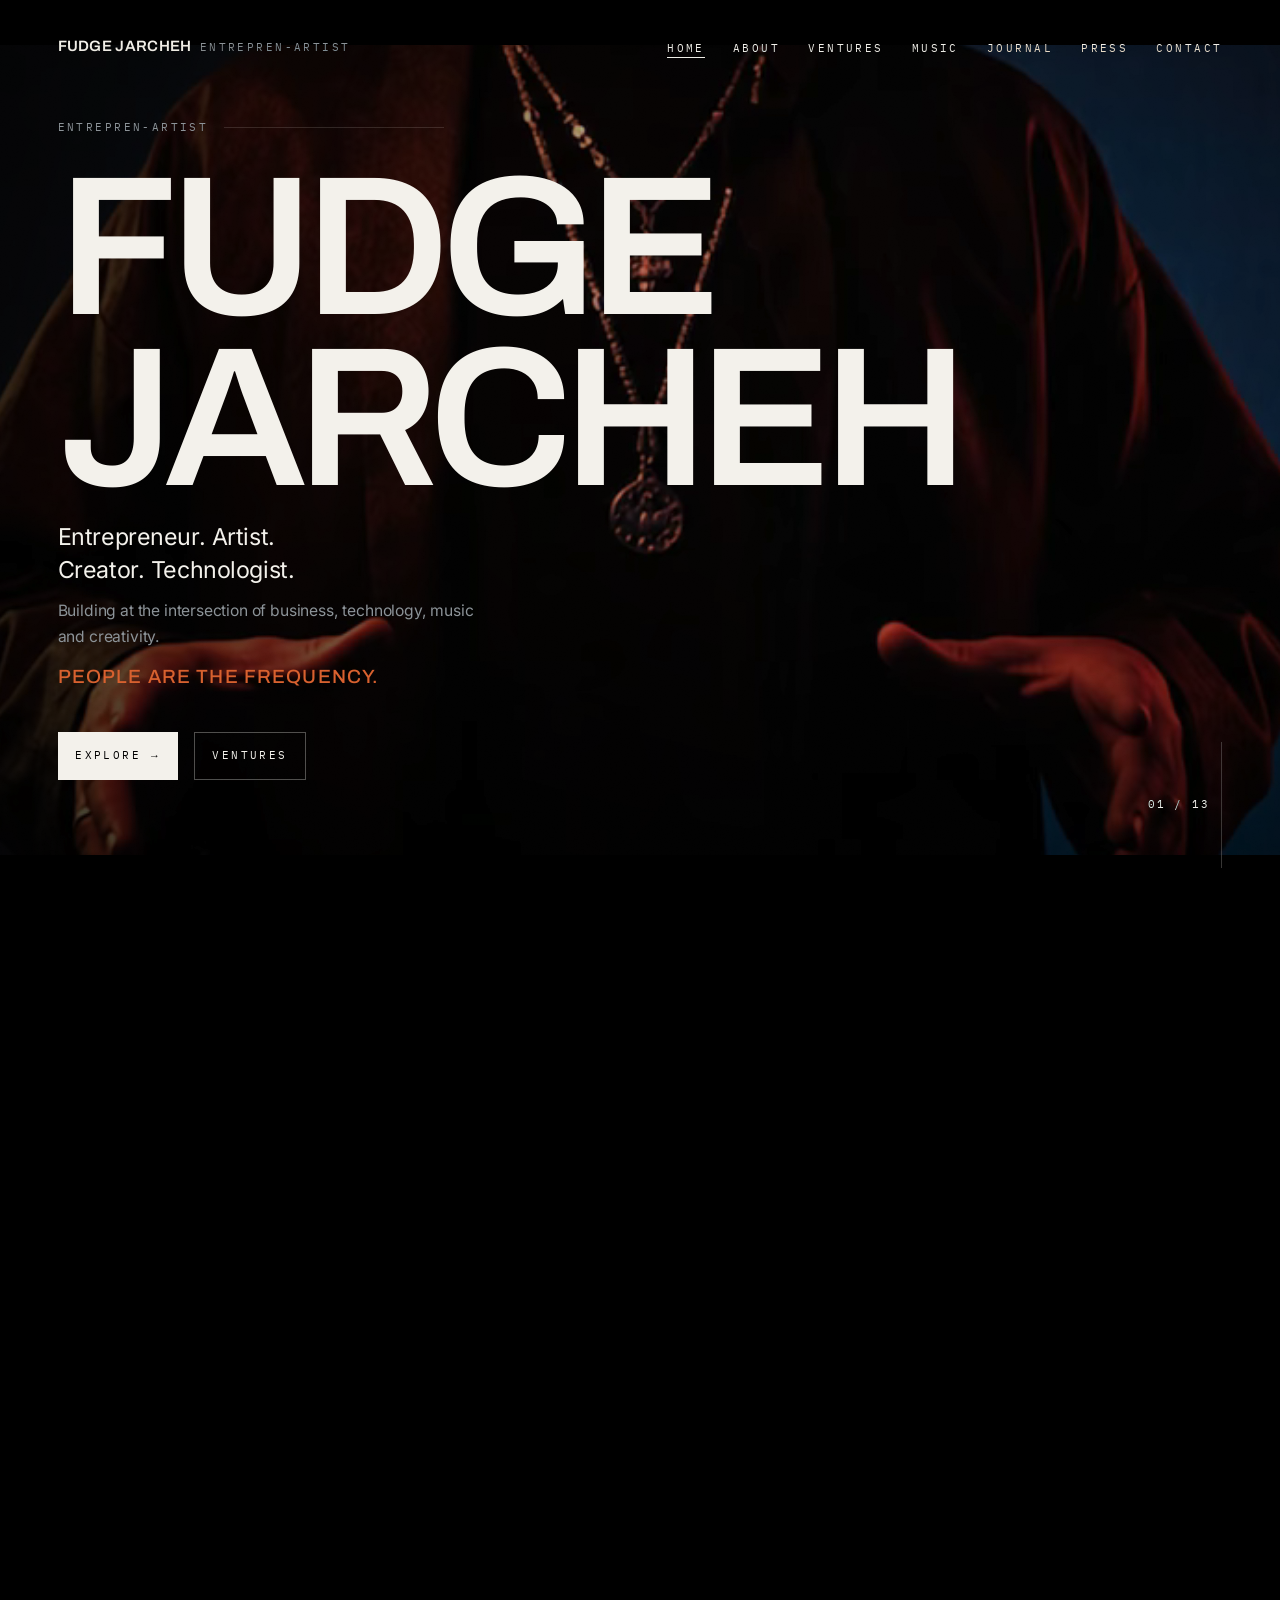
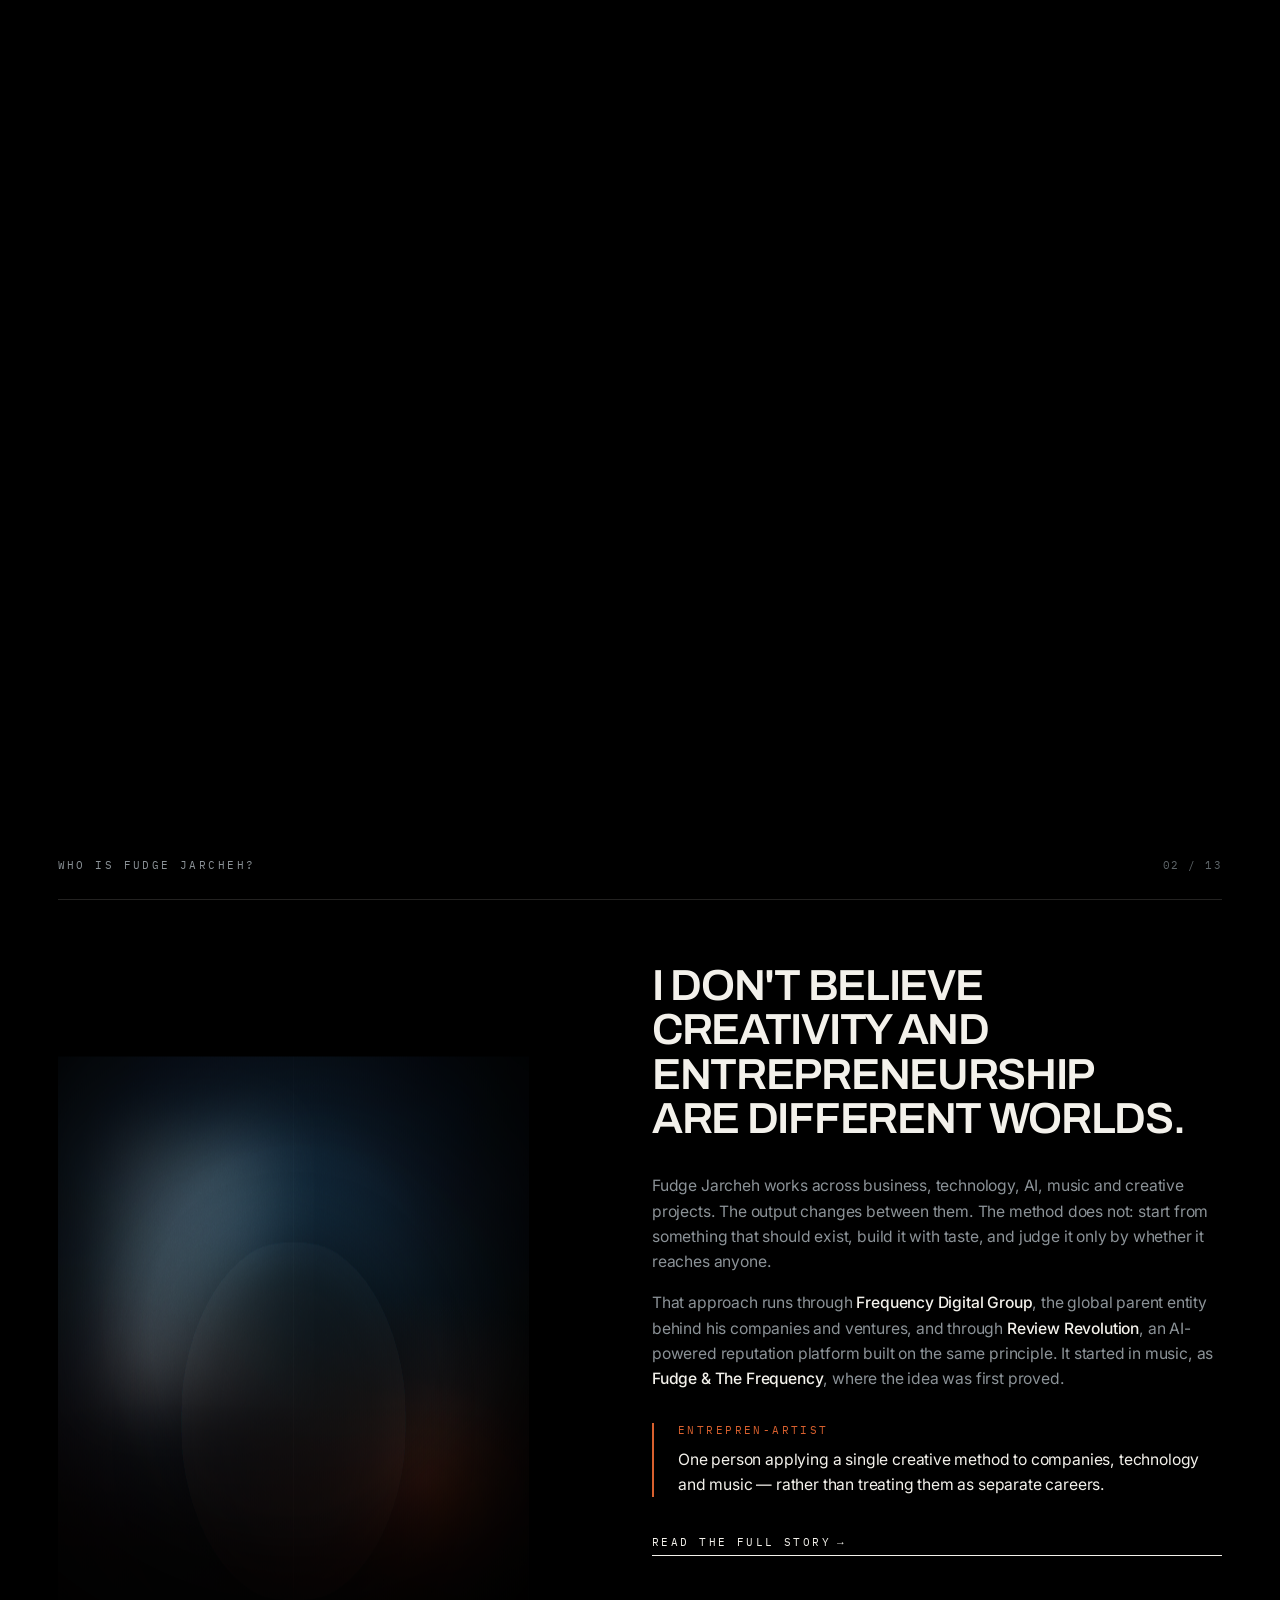
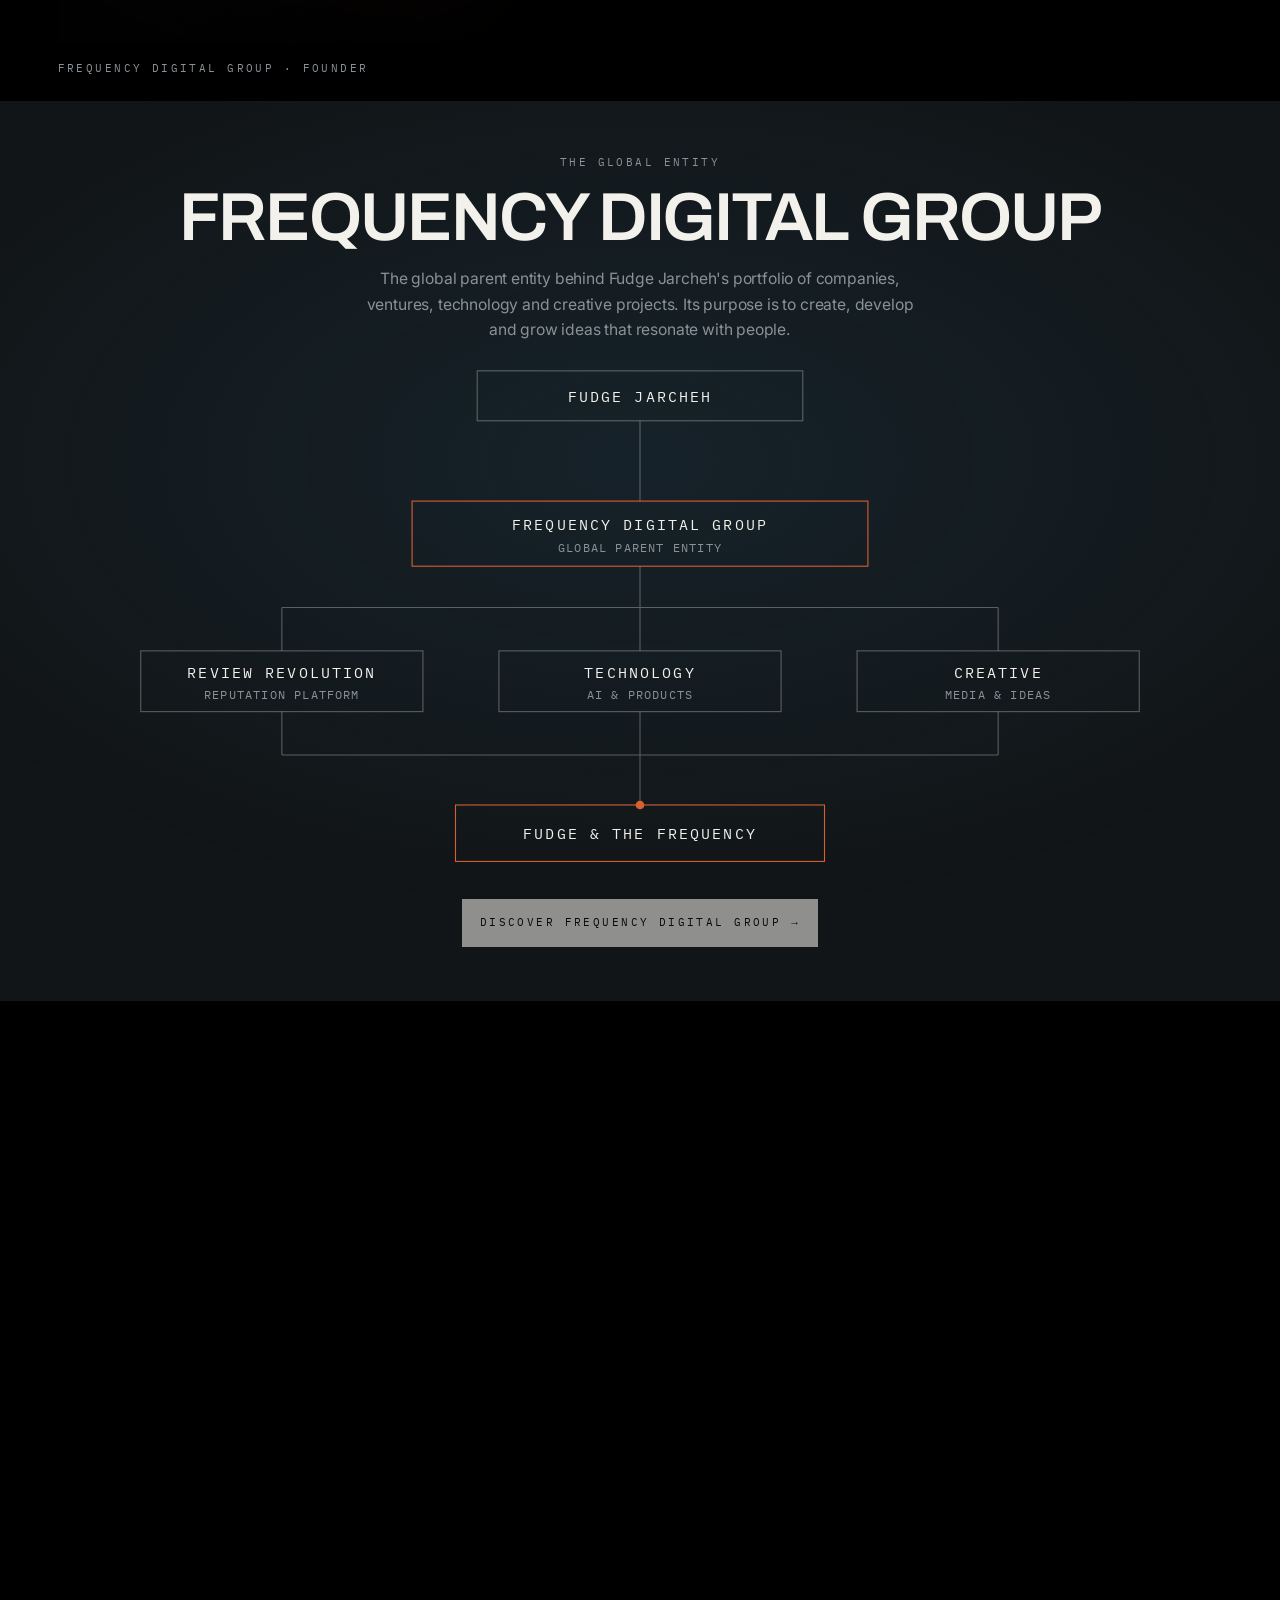
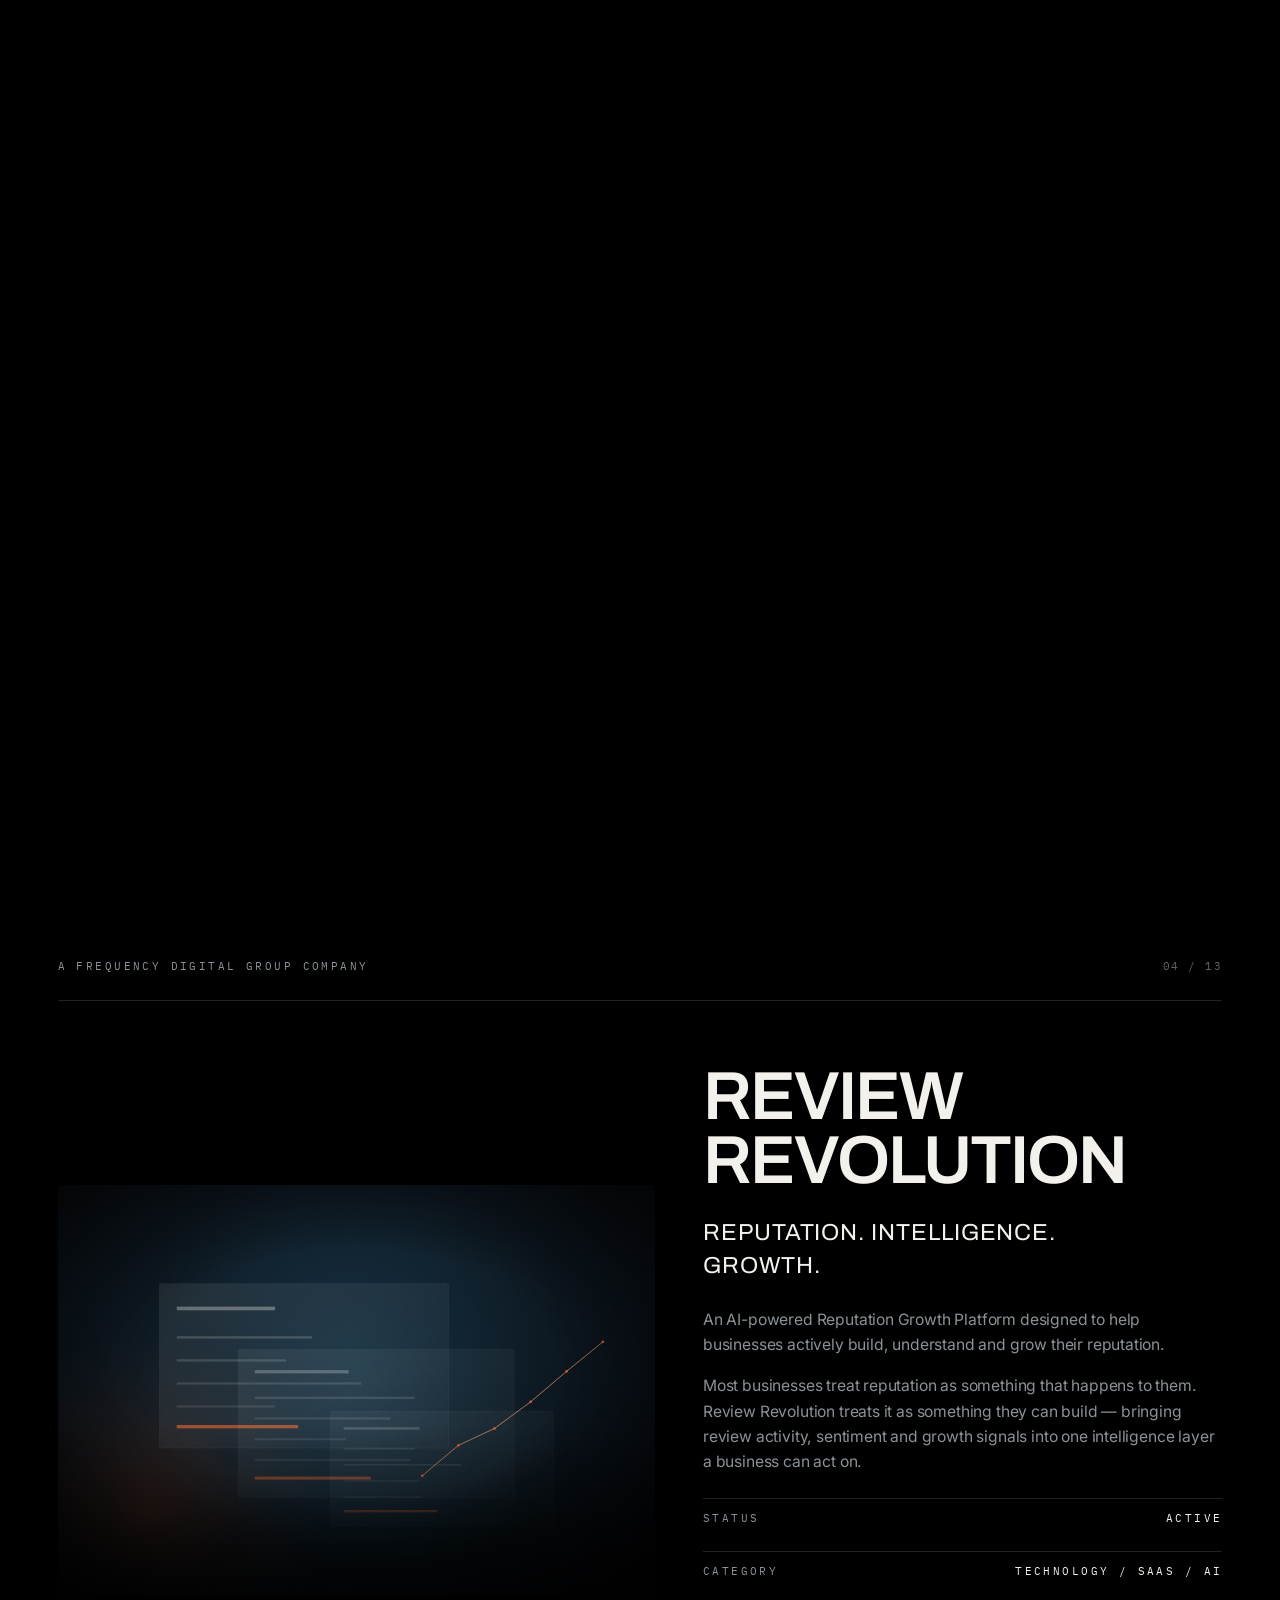
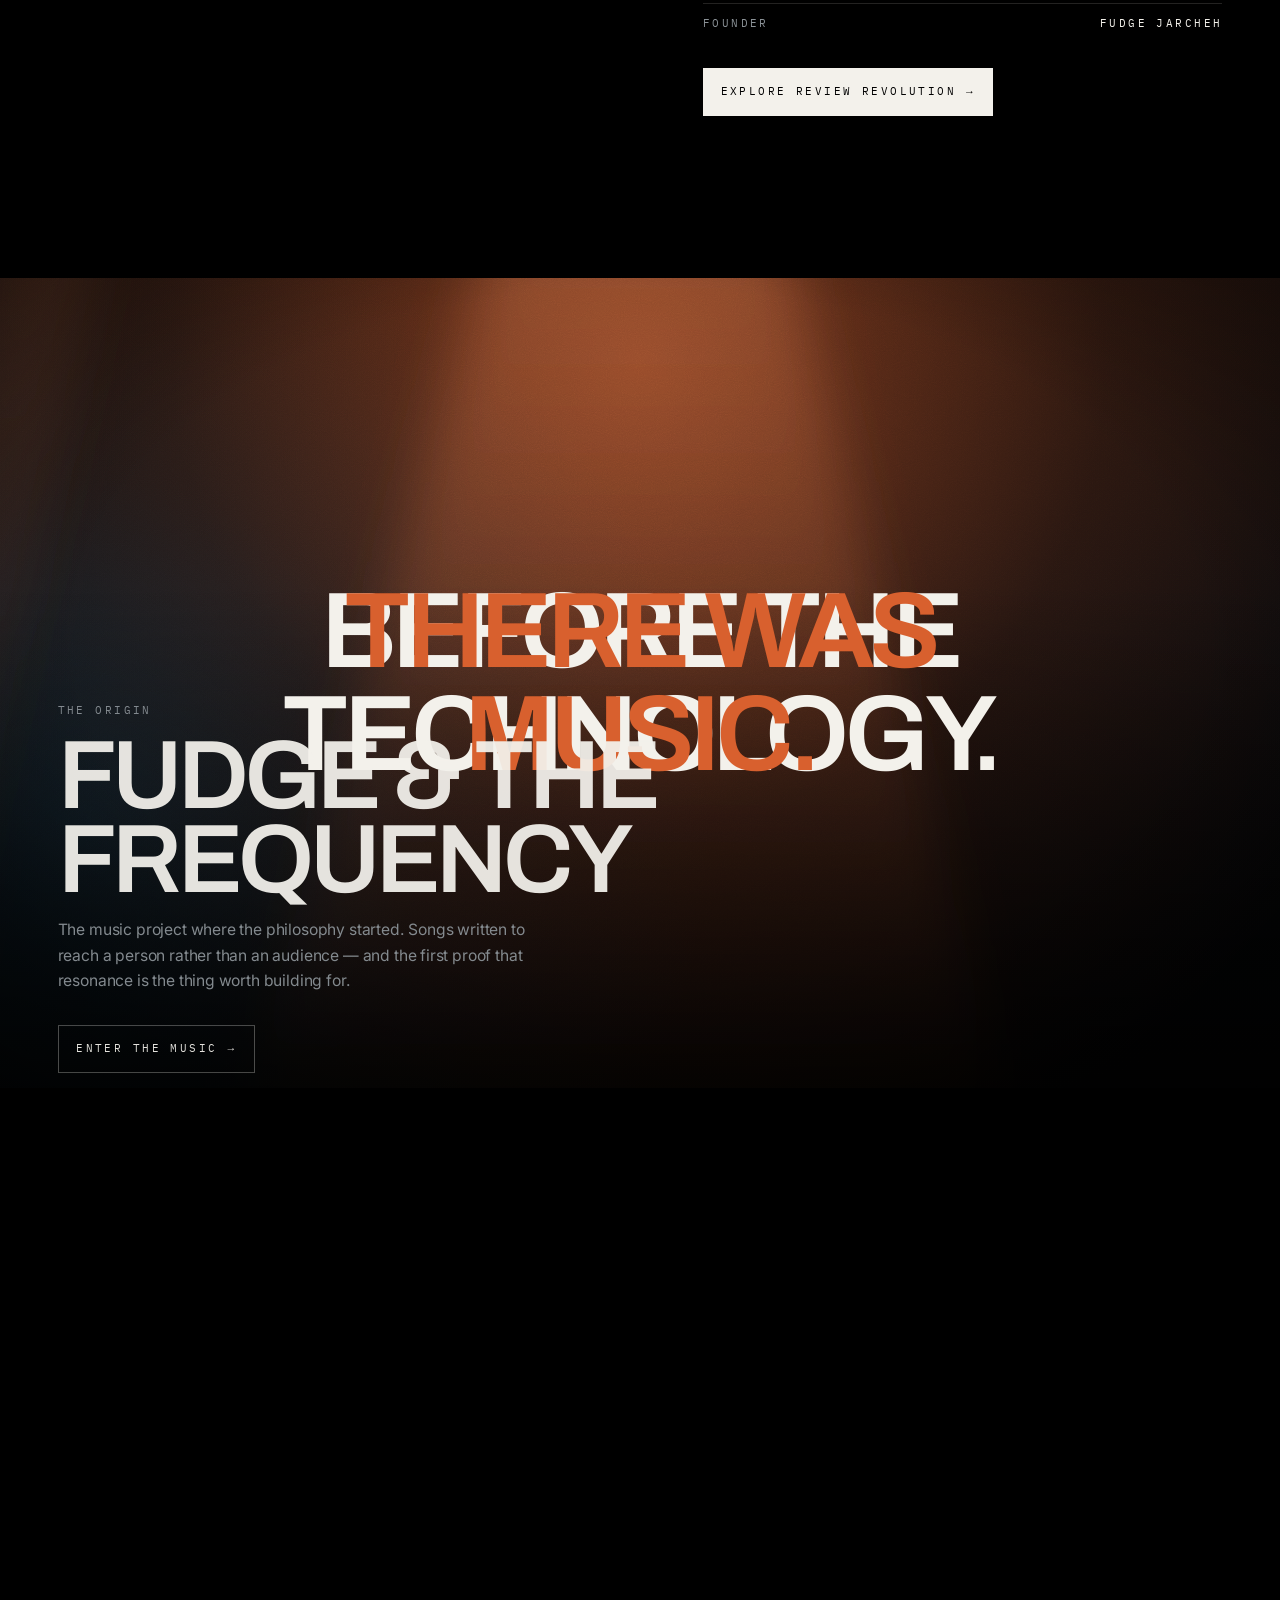
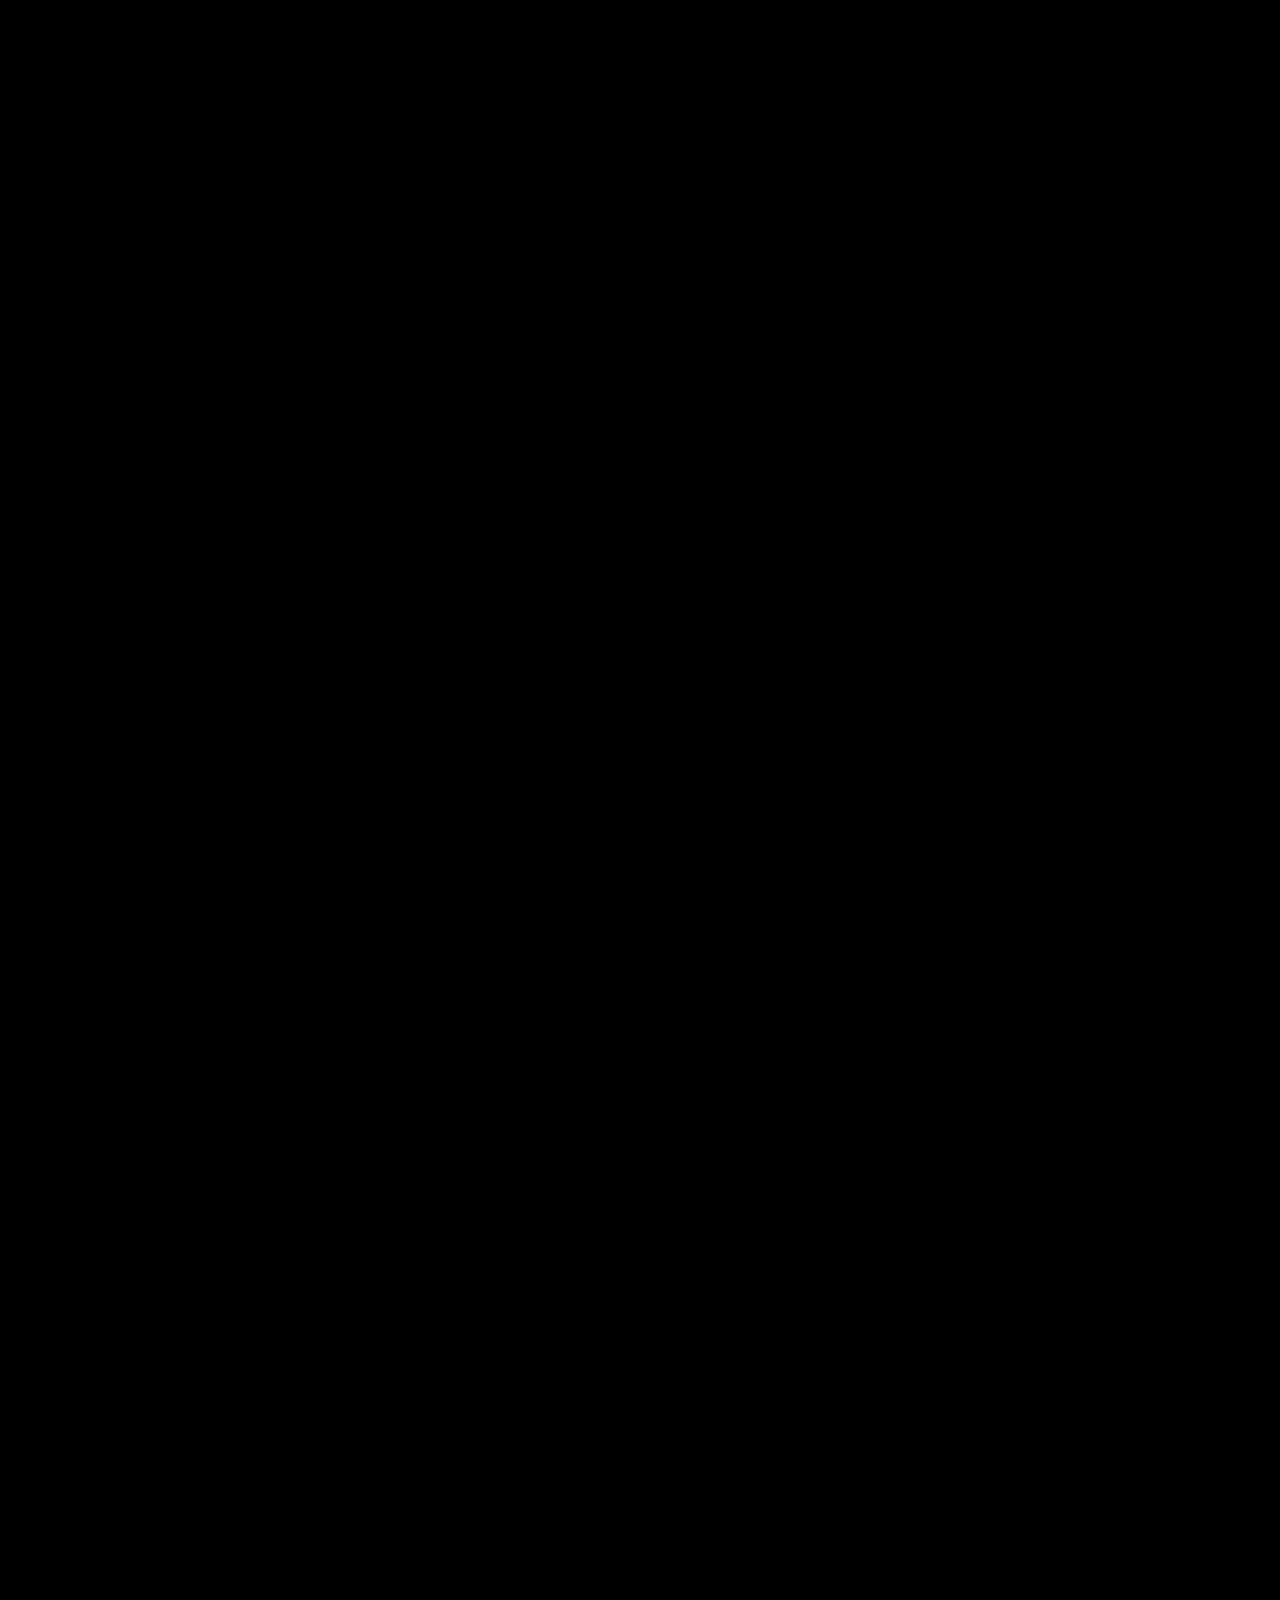
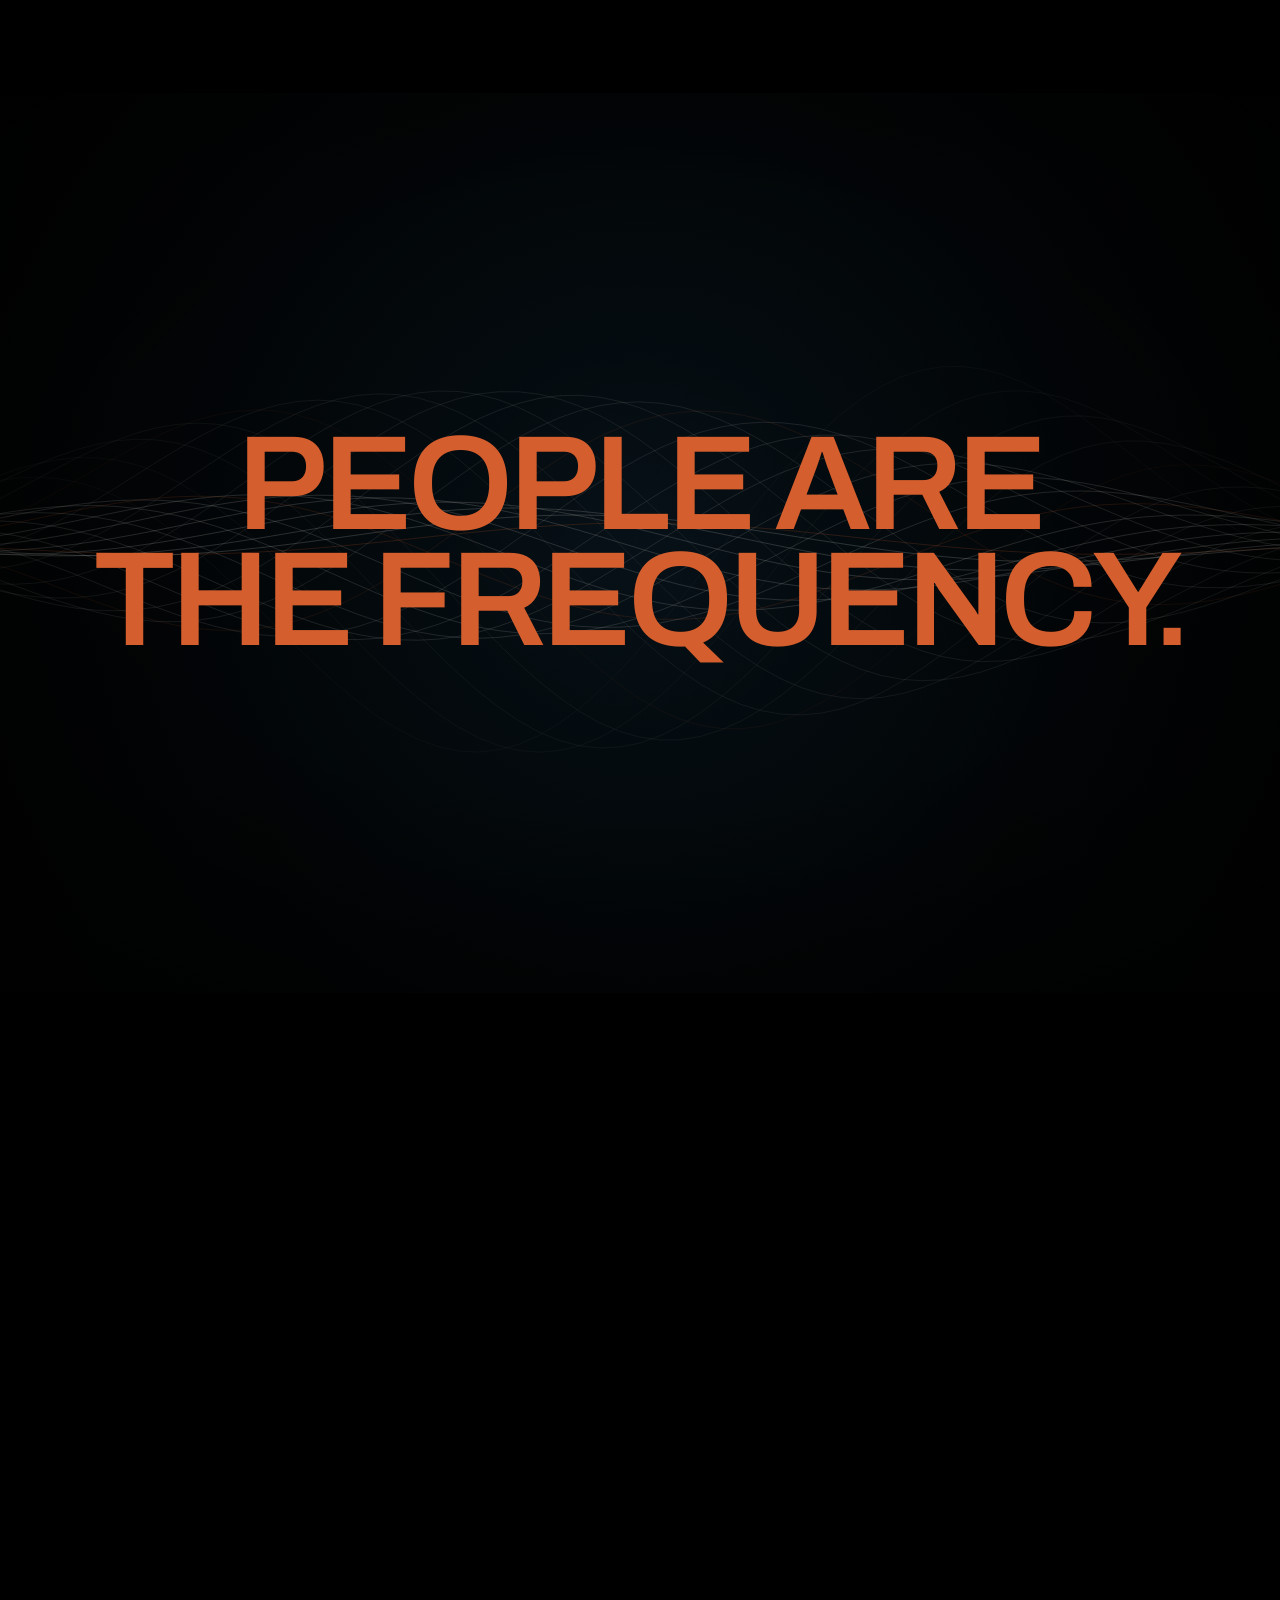
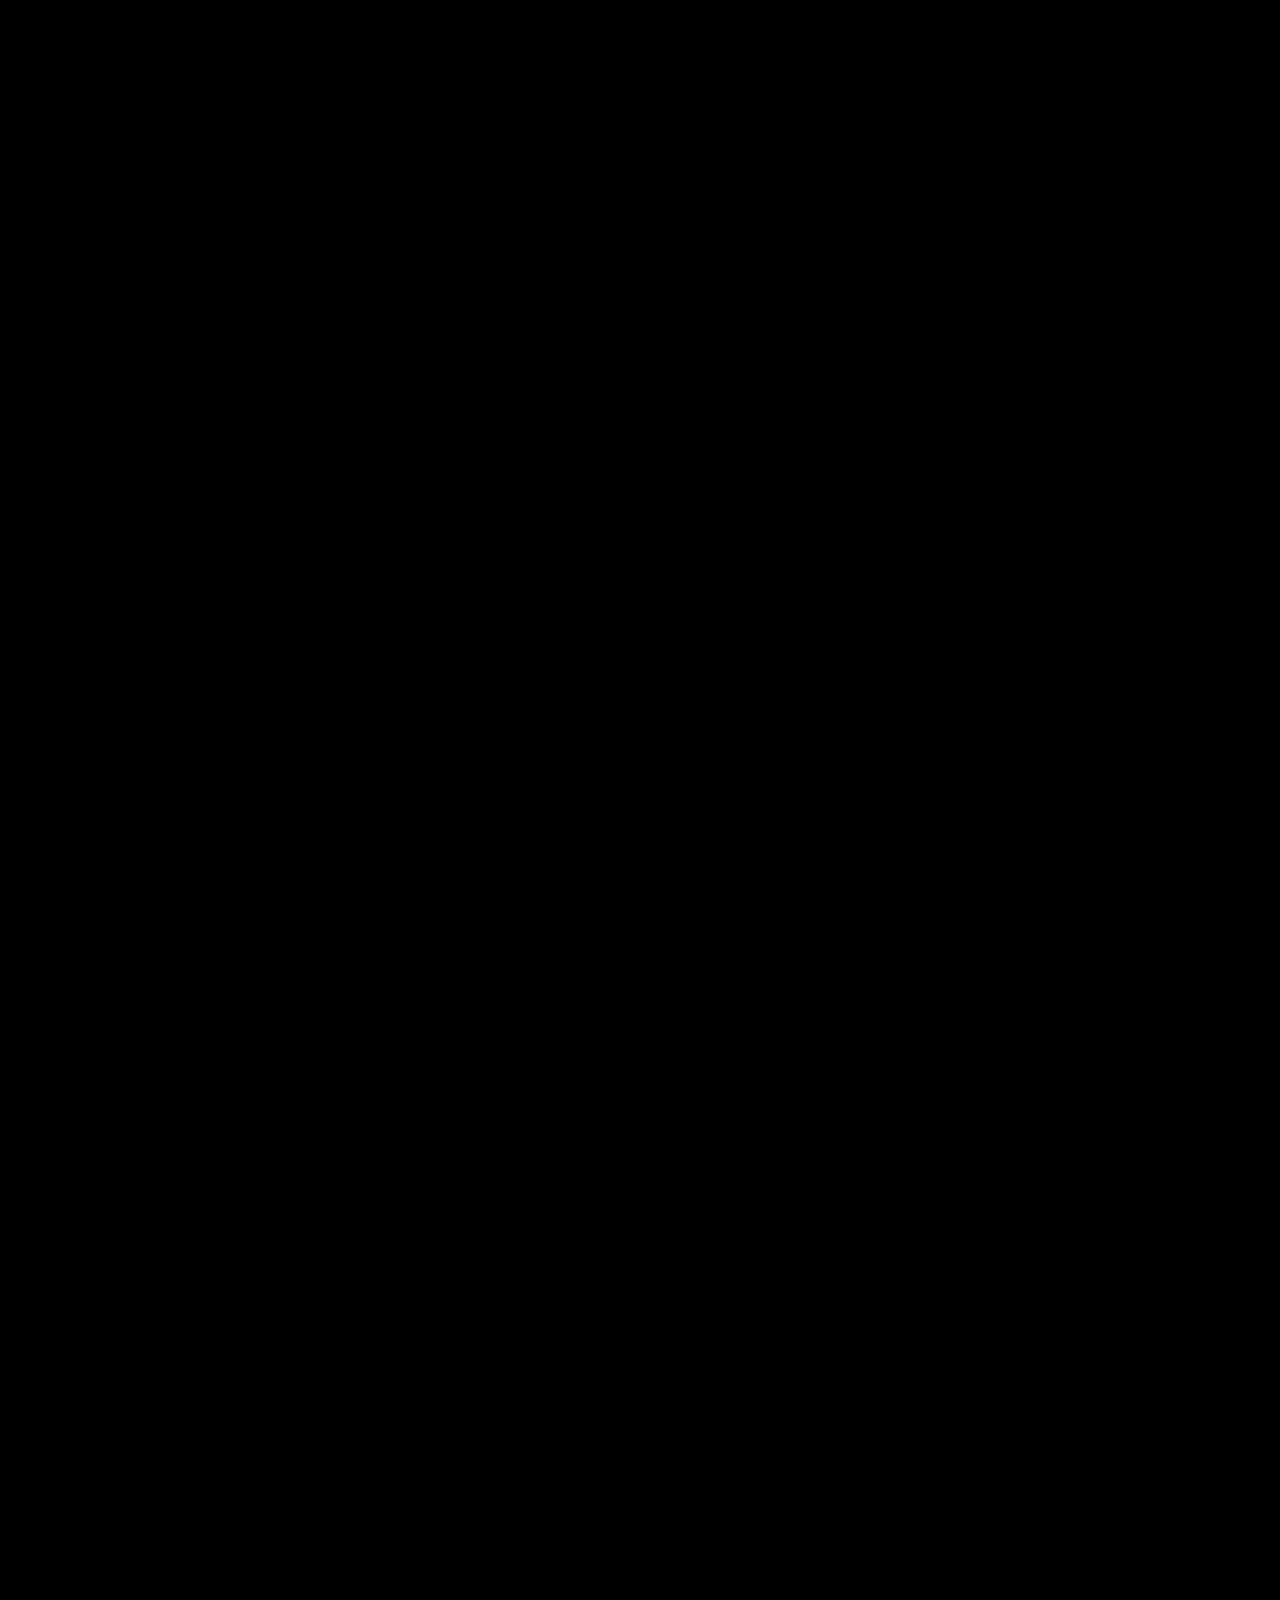
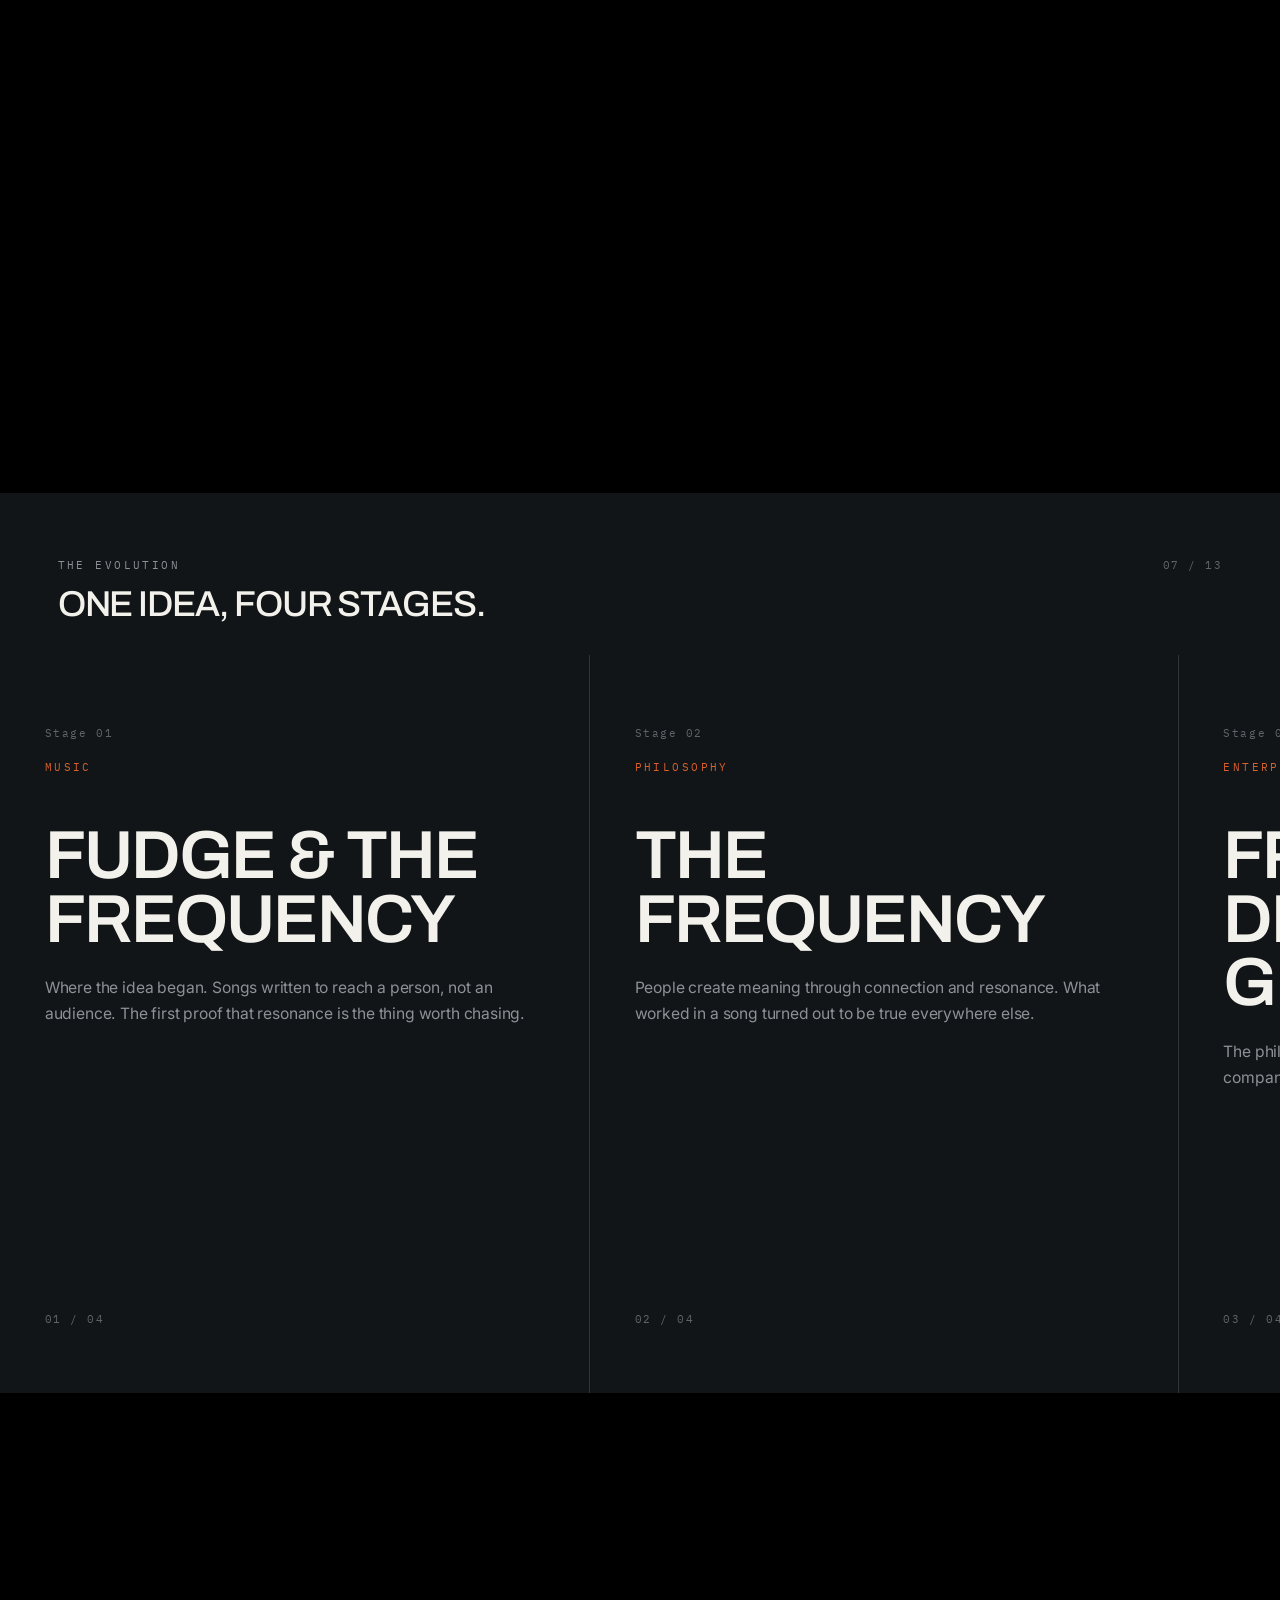
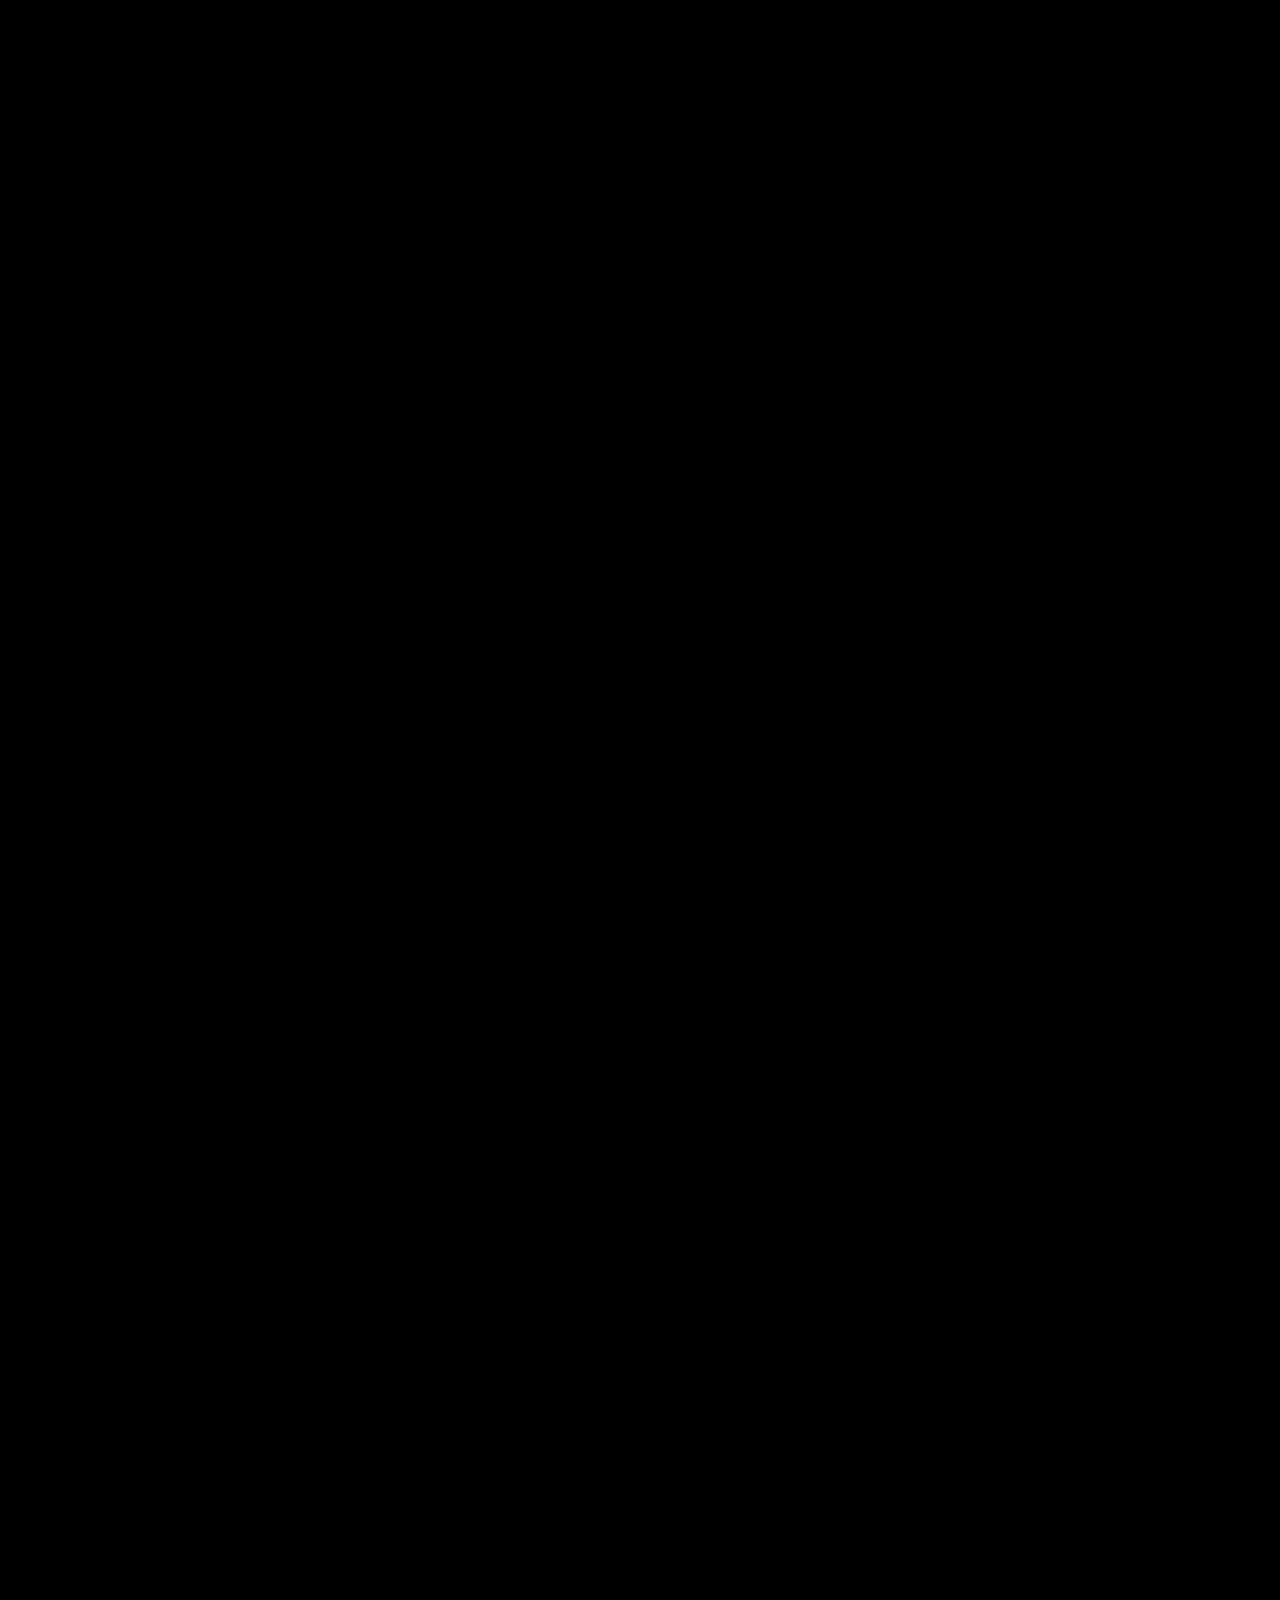
==== commit bdd74465: "Add the scroll-driven hero film; fit every component to every device The supplied 10s clip of Fudge " ====
--- a/index.html
+++ b/index.html
@@ -13,18 +13,18 @@
 <meta property="og:title" content="Fudge Jarcheh — Entrepren-Artist">
 <meta property="og:description" content="Entrepreneur. Artist. Creator. Technologist. Building at the intersection of business, technology, music and creativity.">
 <meta property="og:url" content="https://fudgejarcheh.com/">
-<meta property="og:image" content="https://fudgejarcheh.com/assets/images/hero-stage.svg">
-<meta property="og:image:alt" content="Cinematic portrait stage lit in deep blue with a warm rim light.">
+<meta property="og:image" content="https://fudgejarcheh.com/assets/images/hero-poster.jpg">
+<meta property="og:image:alt" content="Fudge Jarcheh lit in deep blue with a warm amber rim light, hands open.">
 <meta name="twitter:card" content="summary_large_image">
 <meta name="twitter:title" content="Fudge Jarcheh — Entrepren-Artist">
 <meta name="twitter:description" content="Entrepreneur. Artist. Creator. Technologist. People are the frequency.">
-<meta name="twitter:image" content="https://fudgejarcheh.com/assets/images/hero-stage.svg">
+<meta name="twitter:image" content="https://fudgejarcheh.com/assets/images/hero-poster.jpg">
 
 <link rel="icon" href="assets/icons/favicon.svg" type="image/svg+xml">
 <link rel="apple-touch-icon" href="assets/icons/mark.svg">
 <link rel="manifest" href="site.webmanifest">
 
-<link rel="preload" as="image" href="assets/images/hero-stage.svg" fetchpriority="high">
+<link rel="preload" as="image" href="assets/images/hero-poster.jpg" fetchpriority="high">
 <link rel="preload" as="font" type="font/woff2" href="assets/fonts/archivo-latin.woff2" crossorigin>
 <link rel="preload" as="font" type="font/woff2" href="assets/fonts/inter-latin.woff2" crossorigin>
 <link rel="stylesheet" href="css/fonts.css">
@@ -107,13 +107,21 @@
   <div class="scene__stage hero__stage letterbox">
 
     <div class="layer layer--media">
-      <div class="stage-media depth-3" data-range="0 1" data-anim="zoom-in" style="--from:1.04;--to:1.26">
-        <img src="assets/images/hero-stage.svg"
-             alt="Cinematic title plate: a dark studio void lit by deep blue light, with a warm amber rim tracing a standing figure."
-             width="1920" height="2400" fetchpriority="high" decoding="async">
-      </div>
-      <div class="stage-media" aria-hidden="true" data-range="0 1" data-anim="fade-out"
-           style="background:radial-gradient(70% 55% at 50% 42%, rgba(216,96,46,.16), transparent 70%)"></div>
+      <!-- The scroll IS the transport: engine.js maps scene progress onto
+           currentTime. Sources are chosen by viewport in initVideos() so a
+           phone never pulls the desktop master; the poster is also painted
+           as a background so a frame is on screen before the first byte of
+           video arrives, and stays there if video never loads at all. -->
+      <div class="hero__film stage-media depth-3" data-range="0 1" data-anim="zoom-in"
+           style="--from:1.02;--to:1.16;background-image:url(assets/images/hero-poster.jpg)">
+        <video data-scrub-video
+               preload="none" muted playsinline disablepictureinpicture
+               poster="assets/images/hero-poster.jpg"
+               data-film-base="assets/videos/hero-film"
+               width="1280" height="720"
+               aria-label="Fudge Jarcheh in a dark studio, lit deep blue with a warm amber rim, hands open as the camera slowly pulls back."></video>
+      </div>
+      <div class="hero__scrim" aria-hidden="true" data-range="0 1" data-anim="fade-out"></div>
     </div>
 
     <div class="layer layer--copy">
@@ -212,13 +220,13 @@
     <div class="layer layer--media" aria-hidden="true"
          style="background:radial-gradient(90% 70% at 50% 40%, rgba(44,107,143,.16), transparent 72%)"></div>
 
-    <div class="layer layer--copy" style="align-content:center">
-      <div class="wrap" style="width:100%">
-
-        <div style="text-align:center;display:grid;gap:var(--s-4);justify-items:center;margin-bottom:var(--s-7);--dist:5vh"
+    <div class="layer layer--copy layer--fill">
+      <div class="wrap eco-layout">
+
+        <div class="eco-head" style="--dist:5vh"
              data-range="0.02 0.28" data-anim="fade-in enter" data-ease="out">
           <p class="t-meta">The Global Entity</p>
-          <h2 class="t-h1" id="fdg-title">Frequency Digital Group</h2>
+          <h2 class="t-h2" id="fdg-title">Frequency Digital Group</h2>
           <p class="t-body" style="max-width:56ch;margin-inline:auto">
             The global parent entity behind Fudge Jarcheh's portfolio of companies, ventures,
             technology and creative projects. Its purpose is to create, develop and grow ideas
@@ -227,51 +235,51 @@
         </div>
 
         <div class="eco-wrap">
-          <svg class="eco" viewBox="0 0 1000 540" role="img"
+          <svg class="eco" viewBox="0 0 1000 480" preserveAspectRatio="xMidYMid meet" role="img"
                aria-label="Ecosystem diagram: Fudge Jarcheh leads to Frequency Digital Group, which leads to Review Revolution, Technology and Creative, which lead to Fudge and The Frequency.">
 
             <!-- connectors, drawn in as the section is scrubbed -->
             <g data-range="0.22 0.72" data-ease="io">
-              <path class="eco-line" style="--len:80"  d="M500 74 L500 154"/>
-              <path class="eco-line" style="--len:520" d="M500 216 L500 252 M170 252 L830 252 M170 252 L170 292 M500 252 L500 292 M830 252 L830 292"/>
-              <path class="eco-line" style="--len:520" d="M170 356 L170 396 M830 356 L830 396 M500 356 L500 396 M170 396 L830 396 M500 396 L500 436"/>
+              <path class="eco-line" style="--len:80"  d="M500 56 L500 130"/>
+              <path class="eco-line" style="--len:800" d="M500 190 L500 228 M170 228 L830 228 M170 228 L170 268 M500 228 L500 268 M830 228 L830 268"/>
+              <path class="eco-line" style="--len:800" d="M170 324 L170 364 M500 324 L500 364 M830 324 L830 364 M170 364 L830 364 M500 364 L500 410"/>
             </g>
 
             <!-- nodes -->
             <g class="eco-node" data-range="0.08 0.30" data-anim="fade-in">
-              <rect class="eco-box" x="350" y="24" width="300" height="50"/>
-              <text x="500" y="54" text-anchor="middle">Fudge Jarcheh</text>
+              <rect class="eco-box" x="350" y="10" width="300" height="46"/>
+              <text x="500" y="39" text-anchor="middle">Fudge Jarcheh</text>
             </g>
 
             <g class="eco-node" data-range="0.24 0.44" data-anim="fade-in">
-              <rect class="eco-box eco-box--lead" x="290" y="154" width="420" height="62"/>
-              <text x="500" y="182" text-anchor="middle">Frequency Digital Group</text>
-              <text x="500" y="201" text-anchor="middle" class="eco-sub">Global parent entity</text>
+              <rect class="eco-box eco-box--lead" x="290" y="130" width="420" height="60"/>
+              <text x="500" y="157" text-anchor="middle">Frequency Digital Group</text>
+              <text x="500" y="177" text-anchor="middle" class="eco-sub">Global parent entity</text>
             </g>
 
             <g class="eco-node" data-range="0.42 0.62" data-anim="fade-in">
-              <rect class="eco-box" x="40" y="292" width="260" height="64"/>
-              <text x="170" y="320" text-anchor="middle">Review Revolution</text>
-              <text x="170" y="339" text-anchor="middle" class="eco-sub">Reputation platform</text>
-
-              <rect class="eco-box" x="370" y="292" width="260" height="64"/>
-              <text x="500" y="320" text-anchor="middle">Technology</text>
-              <text x="500" y="339" text-anchor="middle" class="eco-sub">AI &amp; products</text>
-
-              <rect class="eco-box" x="700" y="292" width="260" height="64"/>
-              <text x="830" y="320" text-anchor="middle">Creative</text>
-              <text x="830" y="339" text-anchor="middle" class="eco-sub">Media &amp; ideas</text>
+              <rect class="eco-box" x="40" y="268" width="260" height="56"/>
+              <text x="170" y="293" text-anchor="middle">Review Revolution</text>
+              <text x="170" y="312" text-anchor="middle" class="eco-sub">Reputation platform</text>
+
+              <rect class="eco-box" x="370" y="268" width="260" height="56"/>
+              <text x="500" y="293" text-anchor="middle">Technology</text>
+              <text x="500" y="312" text-anchor="middle" class="eco-sub">AI &amp; products</text>
+
+              <rect class="eco-box" x="700" y="268" width="260" height="56"/>
+              <text x="830" y="293" text-anchor="middle">Creative</text>
+              <text x="830" y="312" text-anchor="middle" class="eco-sub">Media &amp; ideas</text>
             </g>
 
             <g class="eco-node" data-range="0.60 0.80" data-anim="fade-in">
-              <rect class="eco-box eco-box--lead" x="330" y="436" width="340" height="56"/>
-              <text x="500" y="470" text-anchor="middle">Fudge &amp; The Frequency</text>
-              <circle class="eco-dot" cx="500" cy="436" r="4"/>
+              <rect class="eco-box eco-box--lead" x="330" y="410" width="340" height="52"/>
+              <text x="500" y="441" text-anchor="middle">Fudge &amp; The Frequency</text>
+              <circle class="eco-dot" cx="500" cy="410" r="4"/>
             </g>
           </svg>
         </div>
 
-        <p style="text-align:center;margin-top:var(--s-7)" data-range="0.72 0.9" data-anim="fade-in">
+        <p class="eco-cta" data-range="0.72 0.9" data-anim="fade-in">
           <a class="btn" href="pages/ventures.html">Discover Frequency Digital Group <span class="btn__arrow" aria-hidden="true">&#8594;</span></a>
         </p>
 
@@ -353,7 +361,7 @@
     </div>
 
     <div class="layer layer--copy" style="align-content:end">
-      <div class="wrap" style="width:100%;padding-bottom:clamp(3rem,9vh,7rem)"
+      <div class="wrap" style="width:100%;padding-bottom:clamp(3rem,7vh,5.5rem);--dist:6vh"
            data-range="0.56 0.78" data-anim="fade-in enter" data-ease="out">
         <p class="t-meta">The Origin</p>
         <h2 class="t-h1" id="origin-title" style="margin-block:var(--s-4)">Fudge &amp; The Frequency</h2>
@@ -525,12 +533,12 @@
     </div>
 
     <div class="grid" style="align-items:start">
-      <p class="t-body" style="grid-column:1 / span 5" data-reveal>
+      <p class="t-body c1-5" data-reveal>
         Features, interviews, podcasts, company coverage and speaking appearances are collected
         here. Nothing is listed until it is confirmed — this page stays empty rather than
         filling itself with claims.
       </p>
-      <div style="grid-column:7 / span 6;--rv-d:120ms" data-reveal>
+      <div style="--rv-d:120ms" data-reveal class="c7-6">
         <div class="empty">
           <span class="t-meta">Nothing published yet</span>
           <p class="t-body">Press and media coverage appears here as it is confirmed.</p>
@@ -570,12 +578,12 @@
 <section class="section" id="contact" data-chapter="13" aria-labelledby="contact-title">
   <div class="wrap">
     <div class="grid" style="align-items:end">
-      <div style="grid-column:1 / span 7">
+      <div class="c1-7">
         <p class="t-meta">Contact</p>
         <h2 class="t-display" id="contact-title" data-split="lines" style="margin-block:var(--s-5)">Let's connect.</h2>
         <p class="t-lead">Business. Ideas. Music. Collaboration. Conversation.</p>
       </div>
-      <div style="grid-column:9 / span 4;display:grid;gap:var(--s-5);justify-items:start" data-reveal>
+      <div style="display:grid;gap:var(--s-5);justify-items:start" data-reveal class="c9-4">
         <p class="t-body">
           Whether it is a company, a piece of technology, a record or a conversation — start here.
         </p>
--- a/css/base.css
+++ b/css/base.css
@@ -54,6 +54,7 @@
 .skip-link {
   position: fixed; top: var(--s-4); left: var(--s-4);
   z-index: 200;
+  display: inline-flex; align-items: center; min-height: 48px;
   padding: var(--s-3) var(--s-5);
   background: var(--paper); color: var(--ink);
   font-family: var(--font-mono);
@@ -152,8 +153,23 @@
   grid-template-columns: repeat(12, minmax(0, 1fr));
   gap: var(--s-6) var(--s-5);
 }
+/* Column placement. These live in CSS, never inline: an inline
+   grid-column cannot be overridden by a media query, so a 12-column
+   position survives into the 6-column mobile grid, creates implicit
+   columns, and pushes the page sideways. */
+.c1-4 { grid-column: 1 / span 4; }
+.c1-5 { grid-column: 1 / span 5; }
+.c1-6 { grid-column: 1 / span 6; }
+.c1-7 { grid-column: 1 / span 7; }
+.c6-7 { grid-column: 6 / span 7; }
+.c7-6 { grid-column: 7 / span 6; }
+.c8-5 { grid-column: 8 / span 5; }
+.c9-4 { grid-column: 9 / span 4; }
+
 @media (max-width: 900px) {
   .grid { grid-template-columns: repeat(6, minmax(0, 1fr)); gap: var(--s-5) var(--s-4); }
+  .c1-4, .c1-5, .c1-6, .c1-7,
+  .c6-7, .c7-6, .c8-5, .c9-4 { grid-column: 1 / -1; }
 }
 
 .section-head {
@@ -223,6 +239,7 @@
   color: var(--paper);
   display: inline-flex; align-items: baseline; gap: 0.55em;
   white-space: nowrap;
+  min-height: 44px; align-content: center; flex-wrap: wrap;
 }
 .nav__brand span {
   font-family: var(--font-mono);
@@ -369,6 +386,13 @@
 }
 .link:hover, .link:focus-visible { background-size: 0% 1px; background-position: 100% 100%; }
 
+/* Touch pointers get a full 44px target without loosening the tight
+   editorial rhythm on a mouse-driven screen. */
+@media (pointer: coarse) {
+  .link { min-height: 44px; }
+  .social a, .social span { min-height: 46px; }
+}
+
 /* Intentional empty state for content that does not exist yet */
 .is-pending {
   color: var(--fg-faint);
--- a/css/cinema.css
+++ b/css/cinema.css
@@ -32,6 +32,12 @@
 }
 .layer--media { z-index: var(--z-stage); }
 .layer--copy  { z-index: var(--z-copy); pointer-events: none; }
+
+/* A layer whose child must fill the stage rather than be centred by it.
+   The default grid row sizes to content, so a percentage height inside
+   it resolves against the overflowing content — not the viewport. */
+.layer--fill { display: block; }
+.layer--fill > * { height: 100%; }
 .layer--copy a, .layer--copy button { pointer-events: auto; }
 
 /* ---------- Scroll-driven primitives -------------------------
@@ -319,3 +325,45 @@
 
 /* Never let a horizontal section leak into the page scroll */
 .no-overflow { overflow-x: clip; max-width: 100vw; }
+
+
+/* ============================================================
+   SHORT VIEWPORTS (landscape phones, ~<=520px tall)
+   A pinned 100svh stage cannot hold a cinematic composition in
+   390px of height — copy gets cut off. Below this height the
+   scenes unpin and the film becomes an ordinary, complete,
+   scrollable page. Nothing is hidden; it simply stops pretending
+   to be a cinema.
+   ============================================================ */
+
+@media (max-height: 520px) and (orientation: landscape) {
+  .scene { height: auto !important; }
+  .scene__stage {
+    position: relative;
+    height: auto; min-height: 0;
+    overflow: visible;
+    display: block;
+    padding-block: var(--s-8);
+  }
+  .layer { position: relative; inset: auto; display: block; }
+  .layer--media { margin-bottom: var(--s-6); }
+  .layer--copy + .layer--copy { margin-top: var(--s-6); }
+
+  .stage-media {
+    position: relative; inset: auto;
+    width: 100%; height: auto; aspect-ratio: 16 / 9;
+  }
+  .hero__film { position: absolute; inset: 0; width: 100%; height: 100%; }
+  .hero .layer--media { height: 46svh; position: relative; }
+
+  [data-anim] { transform: none !important; filter: none !important; opacity: 1 !important; clip-path: none !important; }
+  .statements { display: block; }
+  .statement { position: static; opacity: 1 !important; transform: none !important; filter: none !important; margin-block: var(--s-5); }
+  .origin__lines { display: block; }
+  .origin__lines > p { max-width: none; margin-block: var(--s-4); font-size: clamp(1.5rem, 5vw, 2.5rem); }
+  .freq-words { display: flex; flex-wrap: wrap; justify-content: center; gap: .2em .5em; }
+  .freq-words span { grid-area: auto; font-size: clamp(1.3rem, 4vw, 2rem); }
+  .eco-layout { max-height: none; }
+  .letterbox::before, .letterbox::after { display: none; }
+  .cue { display: none; }
+}
--- a/css/components.css
+++ b/css/components.css
@@ -5,8 +5,34 @@
 
 /* ---------- Hero -------------------------------------------- */
 
-.hero { --scene-len: 2.1; --scene-len-m: 1.9; }
+.hero { --scene-len: 2.6; --scene-len-m: 2.2; }
 .hero__stage { background: var(--ink); }
+
+/* ---- Hero film -------------------------------------------- */
+
+.hero__film {
+  inset: -3%; width: 106%; height: 106%;
+  background-color: var(--ink);
+  background-size: cover;
+  background-position: 50% 42%;
+}
+.hero__film video {
+  width: 100%; height: 100%;
+  object-fit: cover;
+  object-position: 50% 42%;
+  background: var(--ink);
+}
+
+/* Legibility scrim. Weighted to the left and the foot so the
+   headline holds against the film without flattening the subject,
+   who sits centre frame. */
+.hero__scrim {
+  position: absolute; inset: 0; z-index: 2; pointer-events: none;
+  background:
+    linear-gradient(100deg, rgba(0,0,0,.86) 0%, rgba(0,0,0,.55) 34%, rgba(0,0,0,.12) 62%, rgba(0,0,0,.42) 100%),
+    linear-gradient(to top, rgba(0,0,0,.82) 0%, rgba(0,0,0,.10) 38%, transparent 62%),
+    radial-gradient(130% 95% at 50% 42%, transparent 30%, rgba(0,0,0,.62) 100%);
+}
 
 .hero__copy {
   position: relative; z-index: 5;
@@ -59,18 +85,44 @@
 
 /* ---------- Ecosystem (Frequency Digital Group) -------------- */
 
+/* The whole ecosystem composition has to survive inside one pinned
+   viewport. Column flex with a flexible diagram means the SVG gives up
+   height to the heading and CTA instead of pushing them out of frame. */
+.eco-layout {
+  display: flex; flex-direction: column;
+  width: 100%;
+  /* stretch to the pinned stage so the flex distribution below has a
+     definite height to divide — a content-sized box makes max-height:100%
+     indefinite and the SVG just pushes the CTA out of frame */
+  height: 100%;
+  padding-block: clamp(2.5rem, 6vh, 4.25rem);
+  gap: clamp(0.75rem, 2vh, 1.75rem);
+}
+.eco-head {
+  flex: 0 0 auto;
+  display: grid; gap: var(--s-4); justify-items: center;
+  text-align: center;
+}
+.eco-head .t-body { max-width: 64ch; margin-inline: auto; }
+.eco-cta { flex: 0 0 auto; text-align: center; }
+
 .eco-wrap {
   position: relative;
+  flex: 1 1 0; min-height: 0;
+  /* block, not grid: an auto grid row is content-sized, which makes
+     height:100% on the SVG indefinite and lets it size itself again */
+  display: block;
   width: 100%; max-width: 1100px; margin-inline: auto;
-  padding-block: var(--s-6);
-}
+}
+/* fills the box it is given; preserveAspectRatio letterboxes it */
+.eco { display: block; width: 100%; height: 100%; }
 .eco { overflow: visible; }
 .eco text {
   font-family: var(--font-mono);
-  font-size: 11px; letter-spacing: 0.16em;
+  font-size: 14px; letter-spacing: 0.14em;
   text-transform: uppercase; fill: var(--paper);
 }
-.eco text.eco-sub { fill: var(--grey-2); font-size: 9.5px; }
+.eco text.eco-sub { fill: var(--grey-2); font-size: 11px; letter-spacing: 0.1em; }
 .eco .eco-box { fill: none; stroke: var(--rule-strong); }
 .eco .eco-box--lead { stroke: var(--ember); }
 .eco .eco-line { stroke: var(--rule-strong); stroke-width: 1; fill: none; }
@@ -319,3 +371,75 @@
   .origin__lines { display: block; }
   .origin__lines > p { max-width: none; font-size: clamp(1.6rem, 5vw, 3rem); margin-block: var(--s-4); }
 }
+
+
+/* ============================================================
+   HERO — MOBILE COMPOSITION
+   A 16:9 film cannot go full-bleed behind a portrait viewport
+   without cropping to the middle 26% of the frame, which cuts
+   both of his hands out of the shot. So on small screens the
+   film becomes a cinematic band the headline overlaps, and the
+   copy sits beneath it on black — still a full-viewport hero,
+   composed for the screen it is actually on.
+   ============================================================ */
+
+@media (max-width: 760px) {
+  .hero__stage {
+    display: grid;
+    grid-template-rows: auto 1fr;
+    grid-template-columns: 100%;
+    /* the base stage centres its items; a column hero must stretch
+       them, or an absolutely-filled media layer collapses to 0 wide */
+    place-items: start stretch;
+    padding-top: clamp(4.5rem, 12svh, 7rem);
+  }
+
+  .hero .layer--media {
+    position: relative; inset: auto;
+    grid-row: 1;
+    display: block;
+    height: clamp(220px, 34svh, 340px);
+    overflow: hidden;
+  }
+  .hero .layer--copy {
+    position: relative; inset: auto;
+    grid-row: 2;
+    display: block;
+    width: 100%;
+    align-self: end;
+    padding-bottom: clamp(3.5rem, 9svh, 5.5rem);
+  }
+
+  /* keep the parallax over-scan, just inside the band */
+  .hero__film { inset: -4%; width: 108%; height: 108%; }
+
+  .hero__scrim {
+    background:
+      linear-gradient(to top, var(--ink) 0%, rgba(0,0,0,.35) 34%, transparent 68%),
+      linear-gradient(to bottom, rgba(0,0,0,.55) 0%, transparent 40%);
+  }
+
+  /* the headline rides up over the foot of the film */
+  .hero__copy { gap: var(--s-4); }
+  .hero__name { margin-top: calc(var(--s-6) * -1); }
+  .hero__eyebrow { display: none; }
+  .hero__actions { margin-top: var(--s-3); }
+
+  /* The copy fills the lower half on a phone; a scroll cue here would
+     land on top of the CTAs, and a phone needs no invitation to scroll. */
+  .hero .cue { display: none; }
+}
+
+/* Small phones (SE-class, <=680px tall): the band and the full copy
+   cannot both have their preferred size in one viewport, so the film
+   gives up height first and the type tightens. */
+@media (max-width: 760px) and (max-height: 680px) {
+  .hero__stage { padding-top: clamp(3.5rem, 9svh, 5rem); }
+  .hero .layer--media { height: clamp(150px, 24svh, 210px); }
+  .hero .layer--copy { padding-bottom: clamp(2rem, 5svh, 3rem); }
+  .hero__copy { gap: var(--s-3); }
+  .hero__name { font-size: clamp(2.6rem, 13vw, 4rem); margin-top: calc(var(--s-5) * -1); }
+  .hero__sub { gap: var(--s-2); }
+  .hero__sub .t-body { display: none; }   /* the lead line carries it */
+  .hero__actions { margin-top: var(--s-2); }
+}
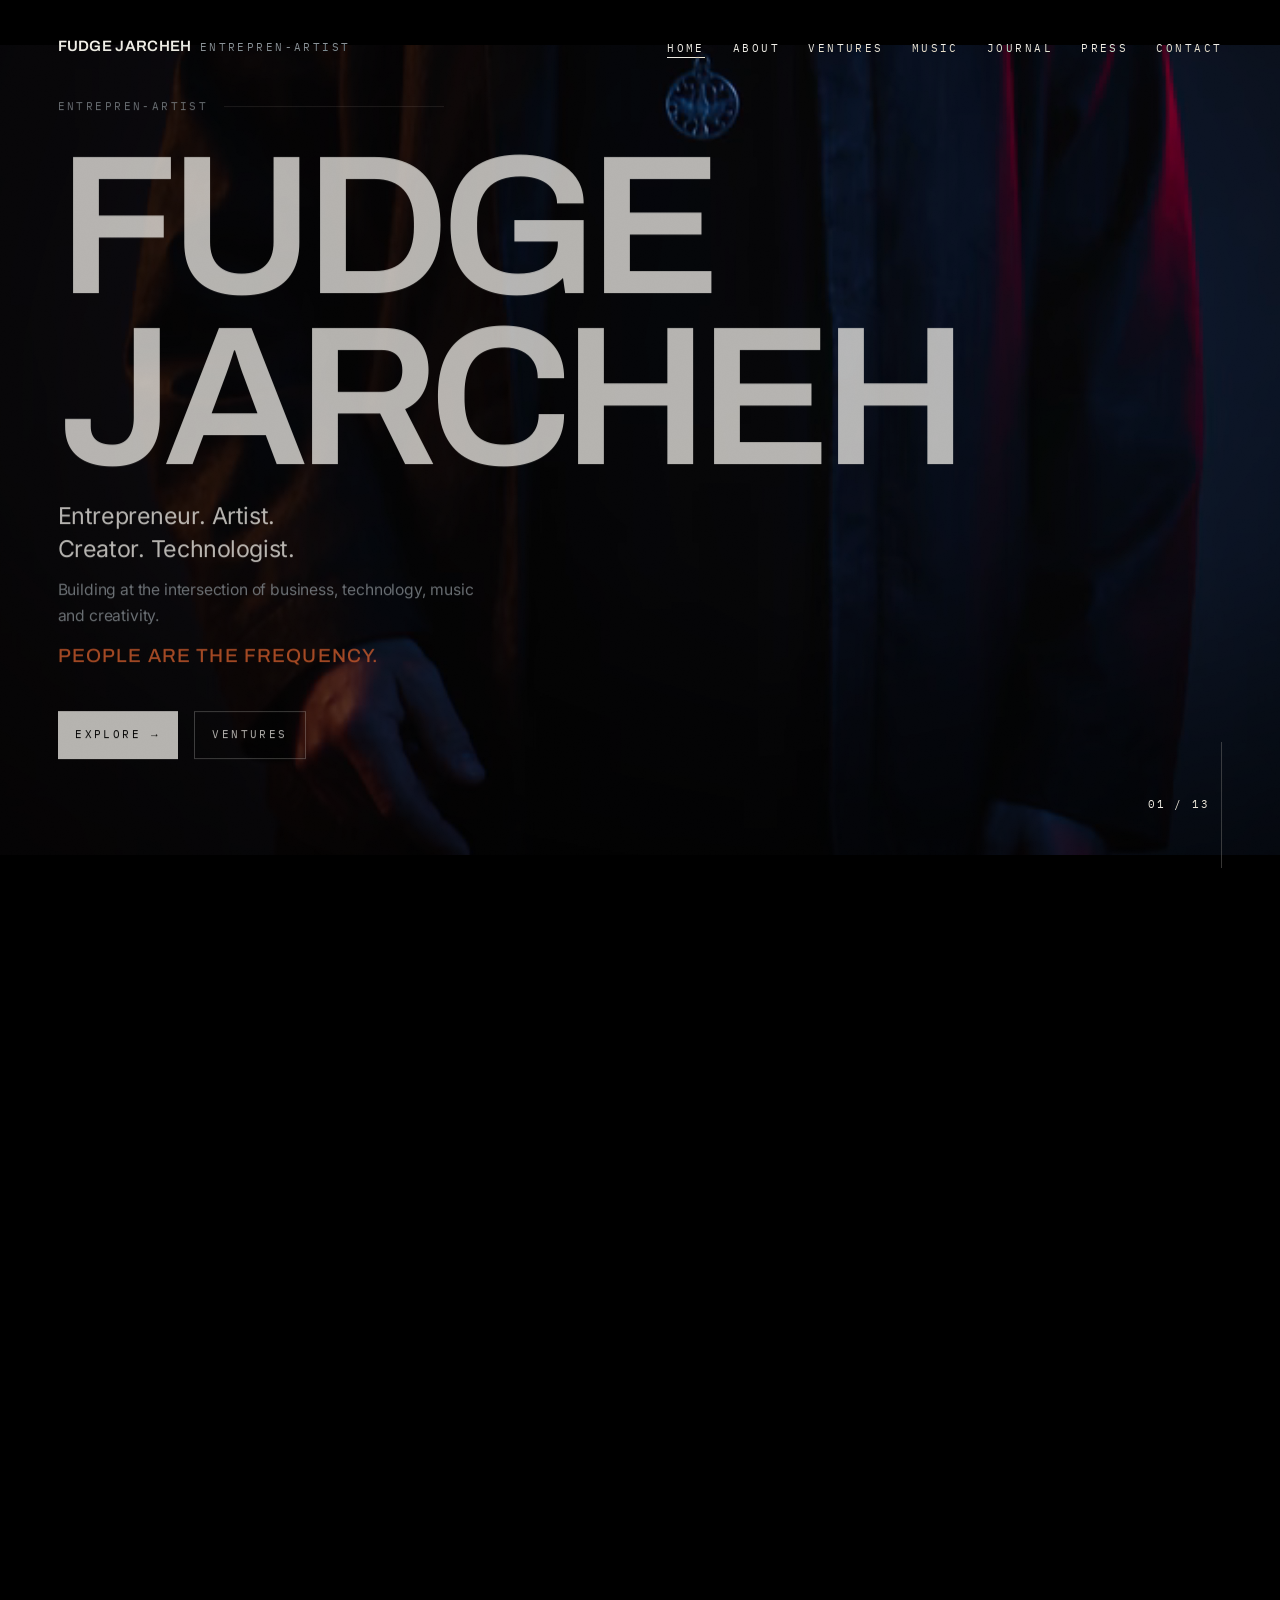
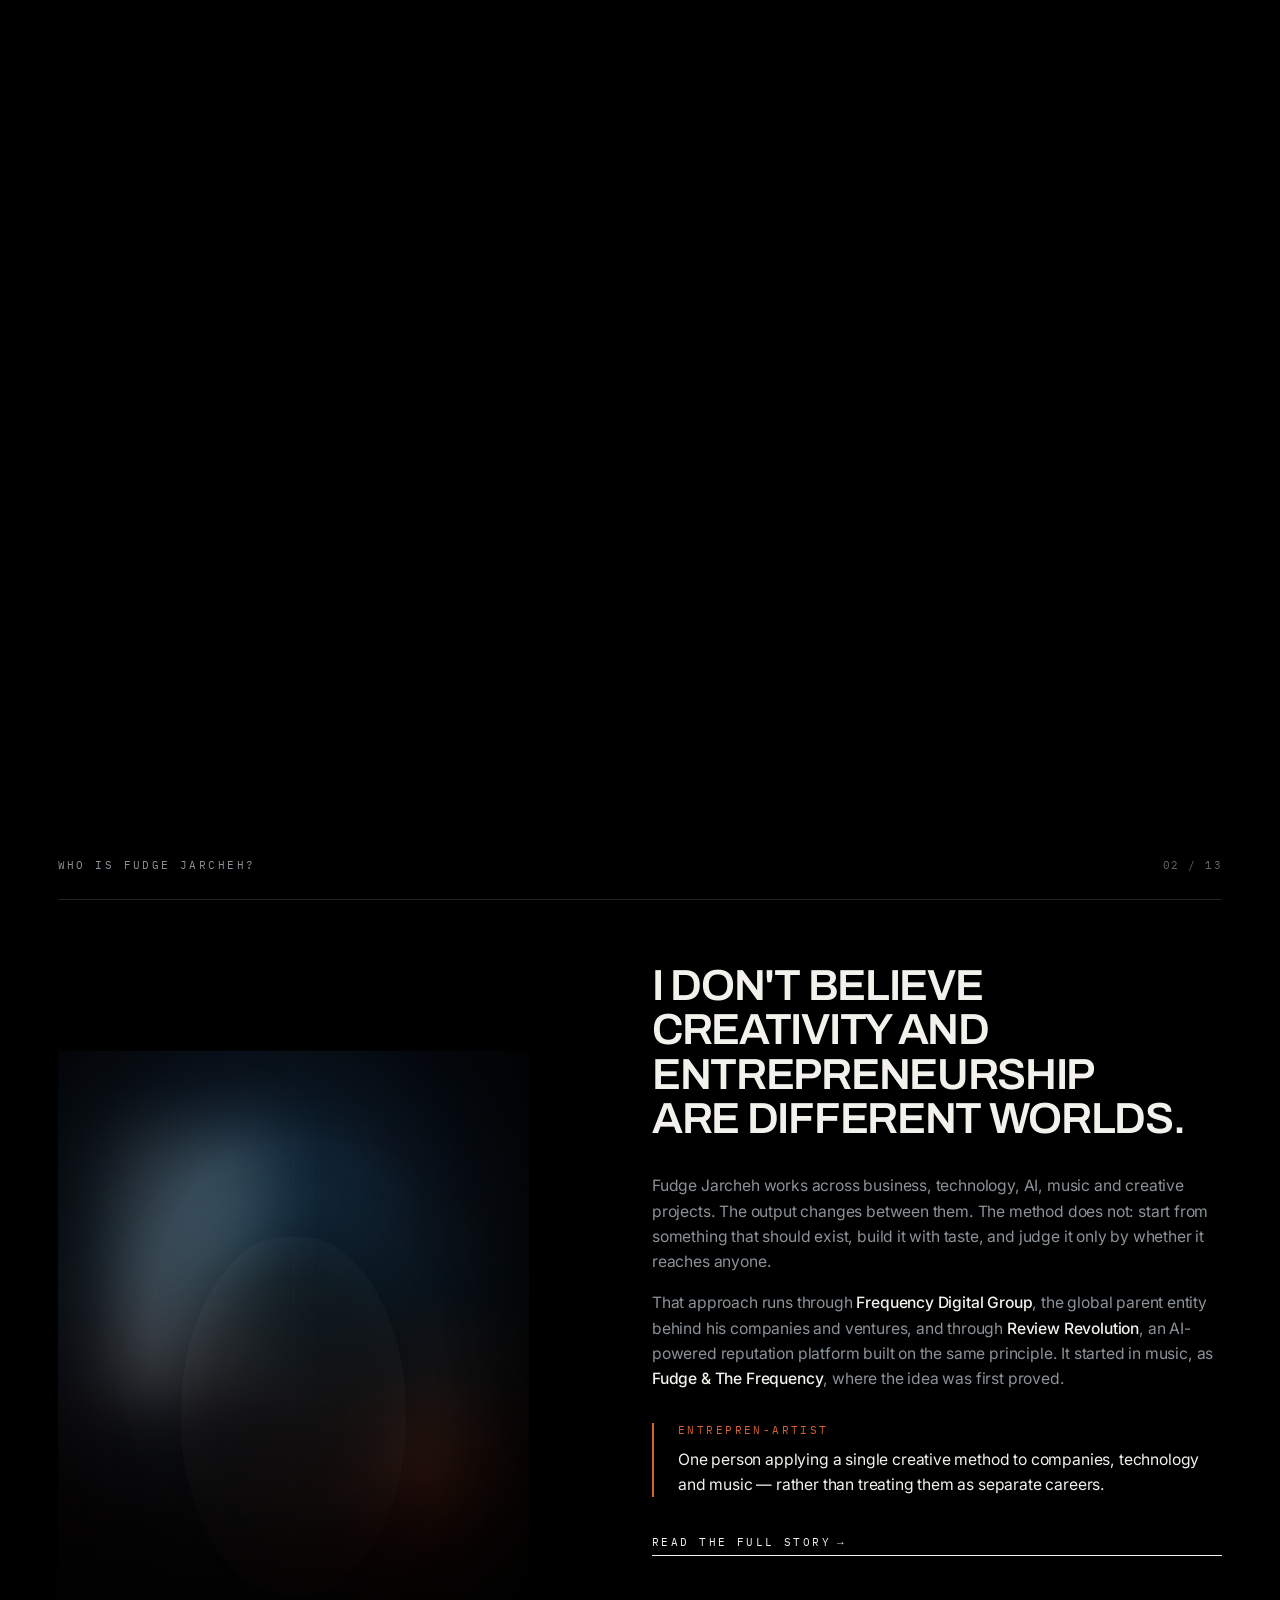
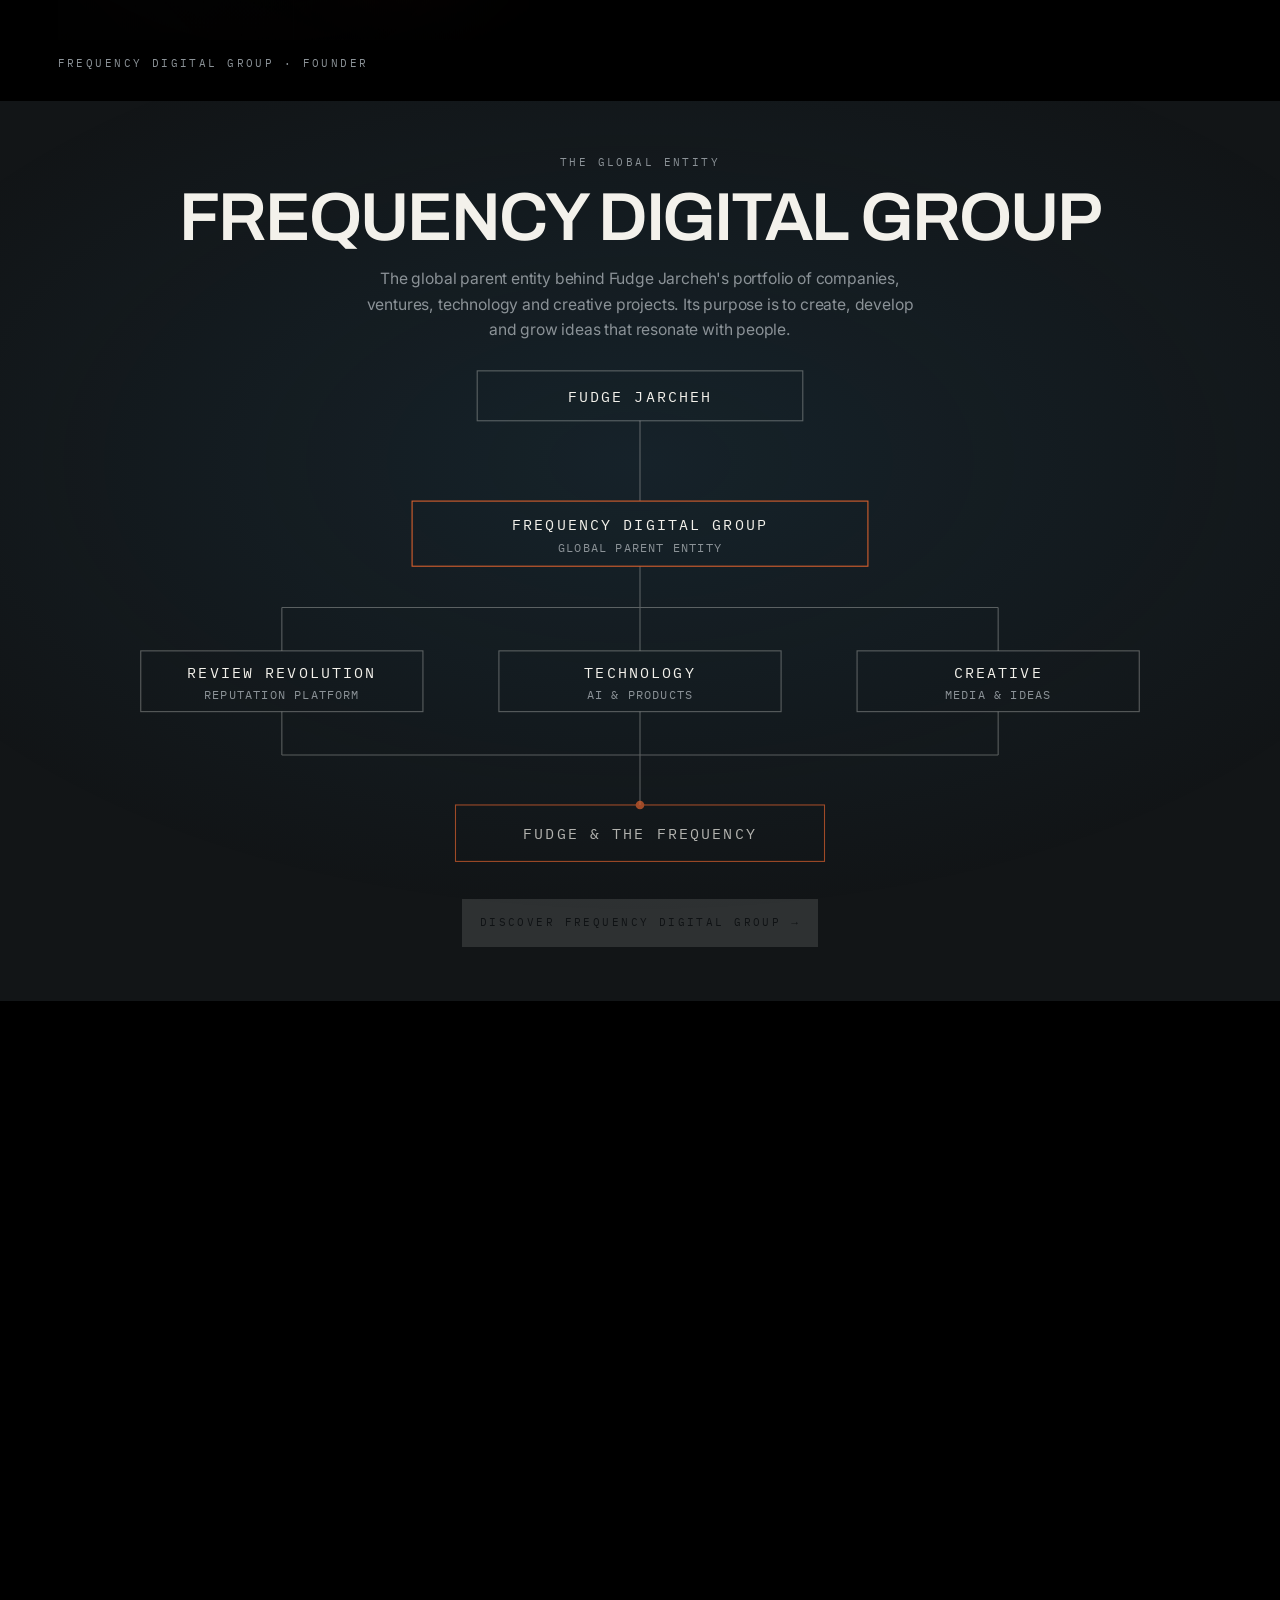
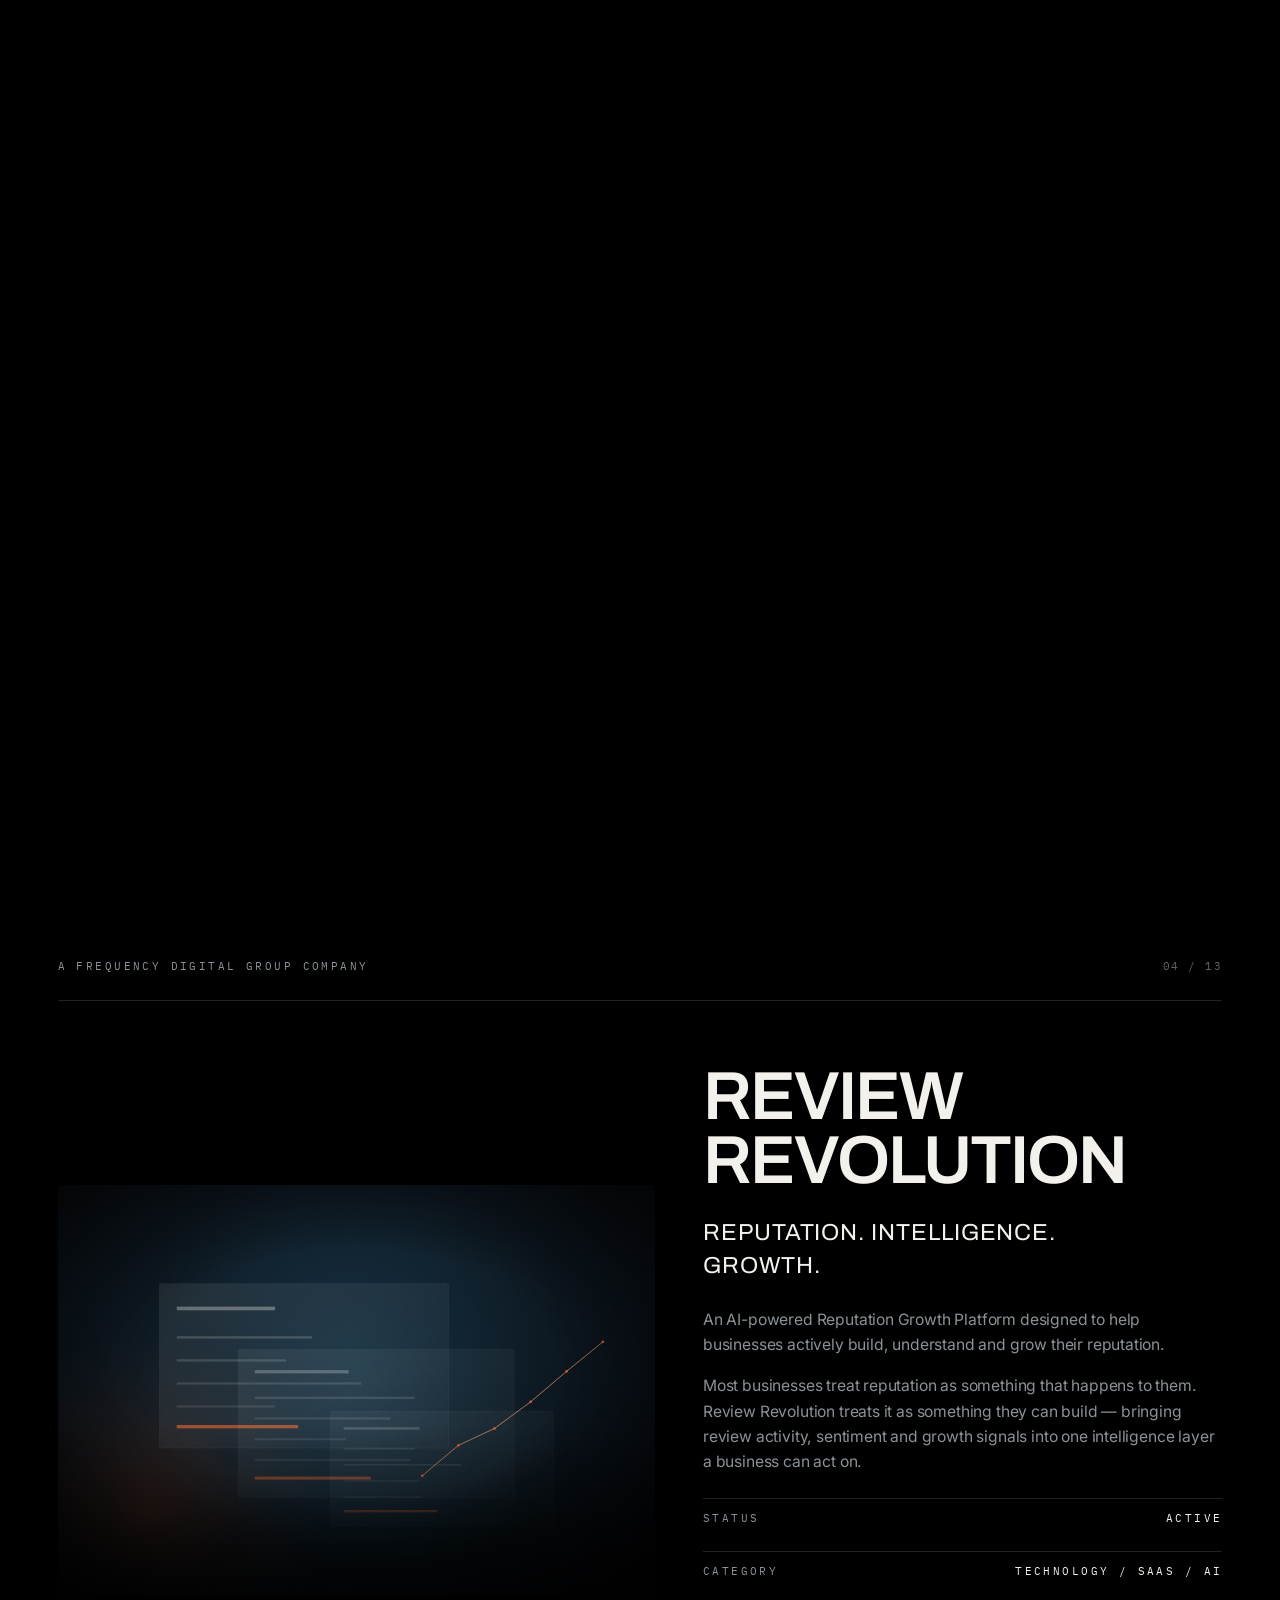
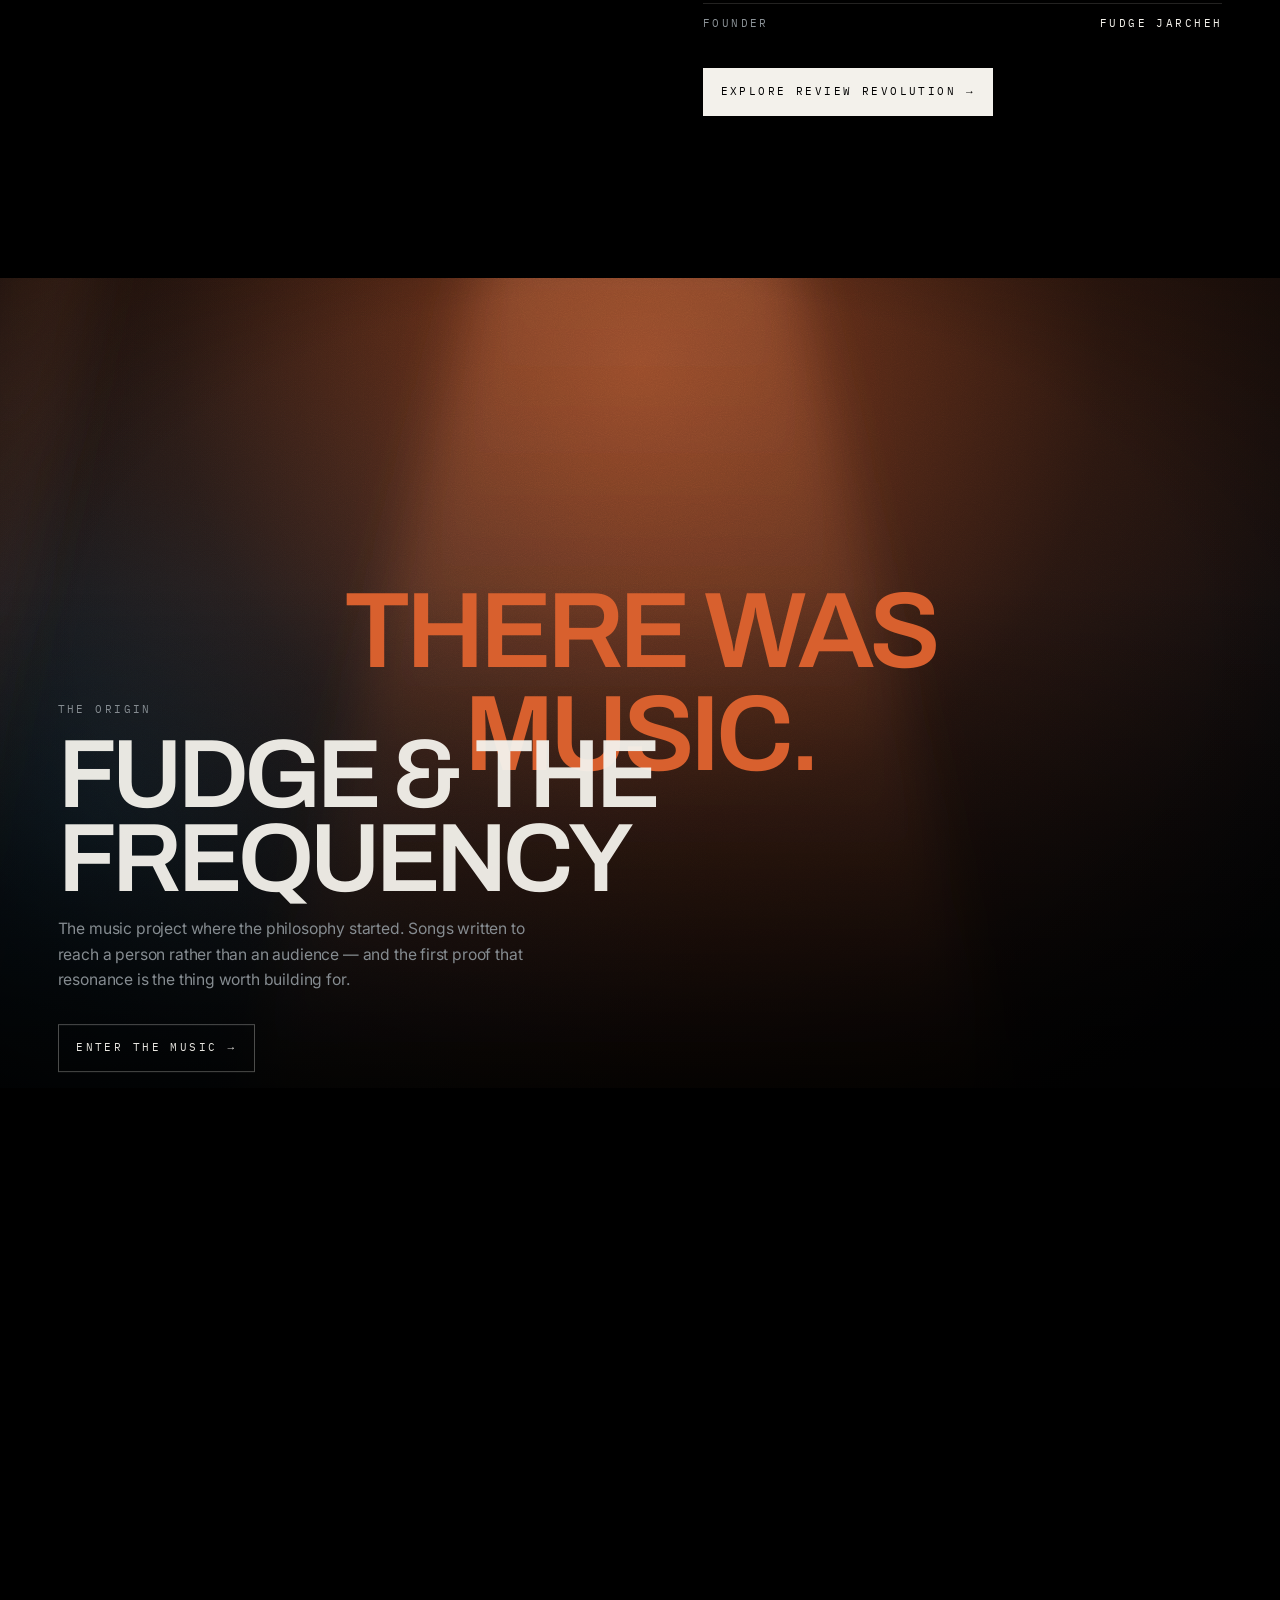
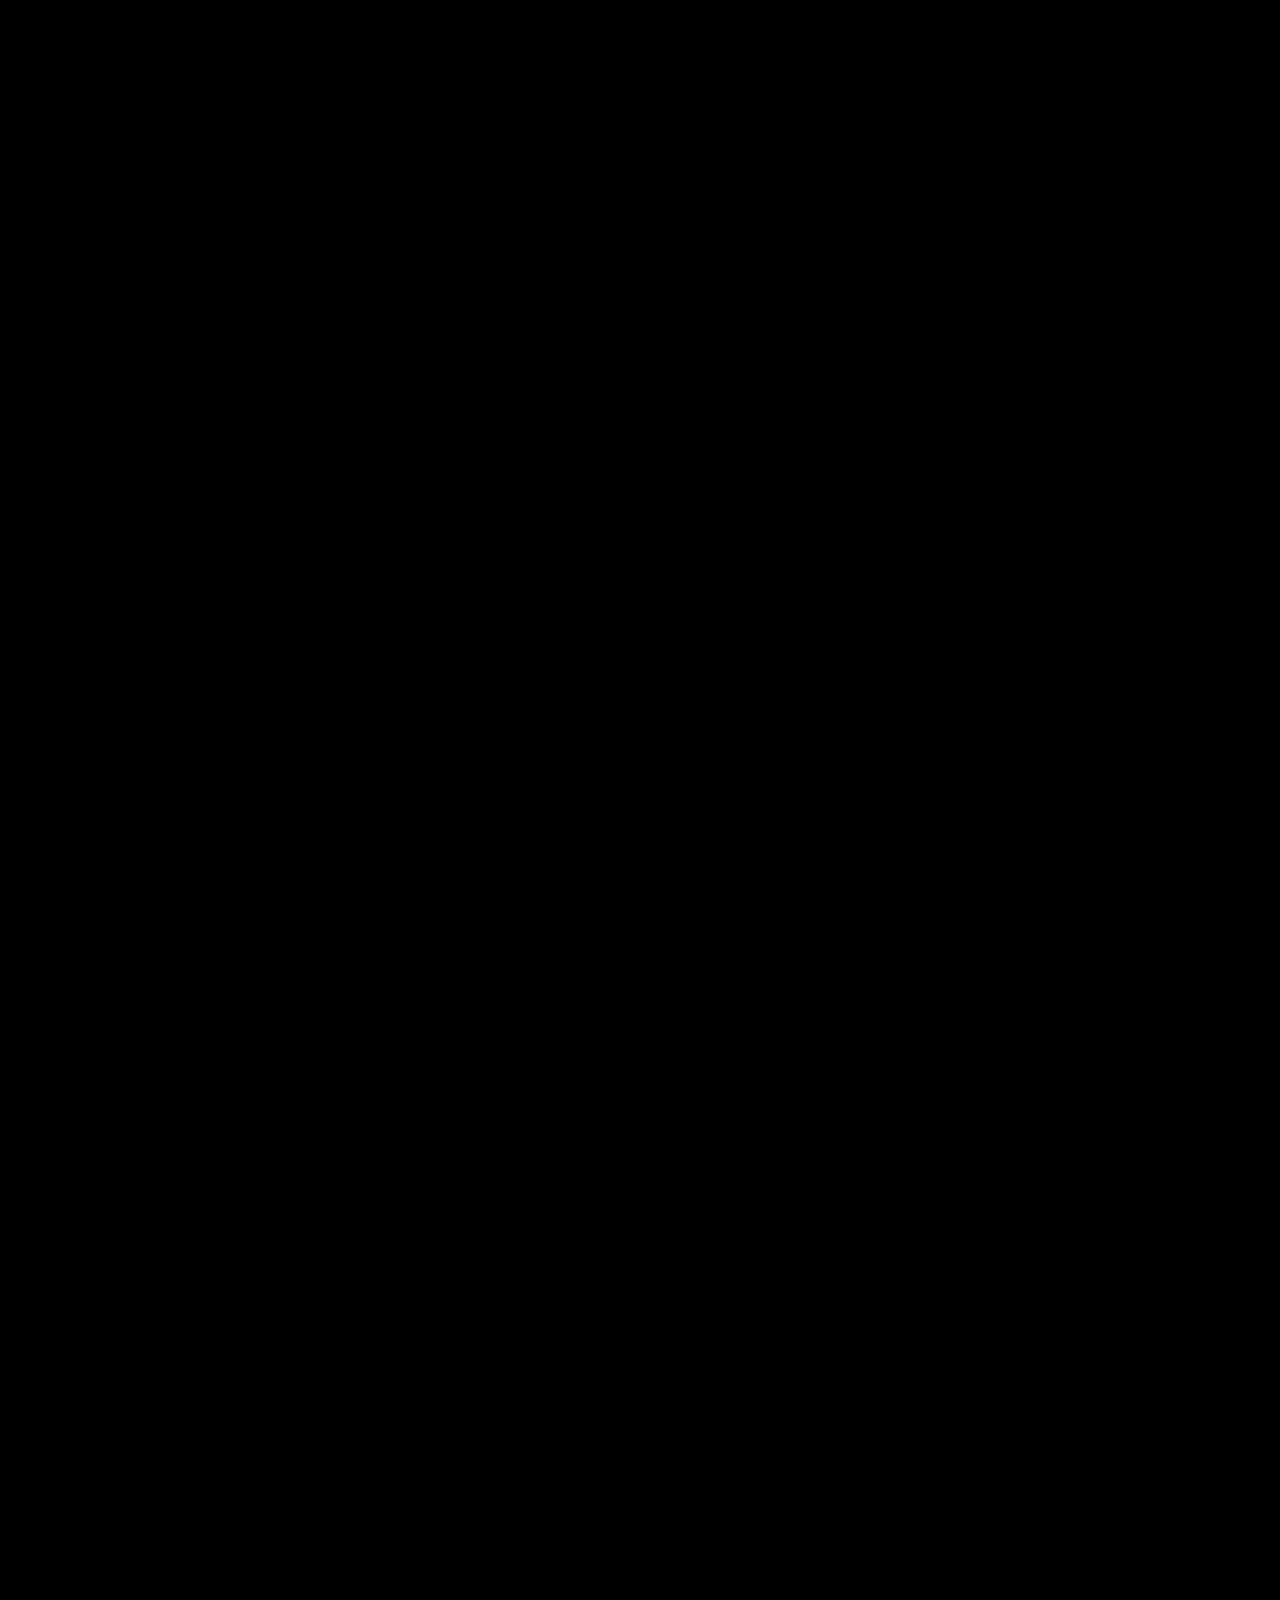
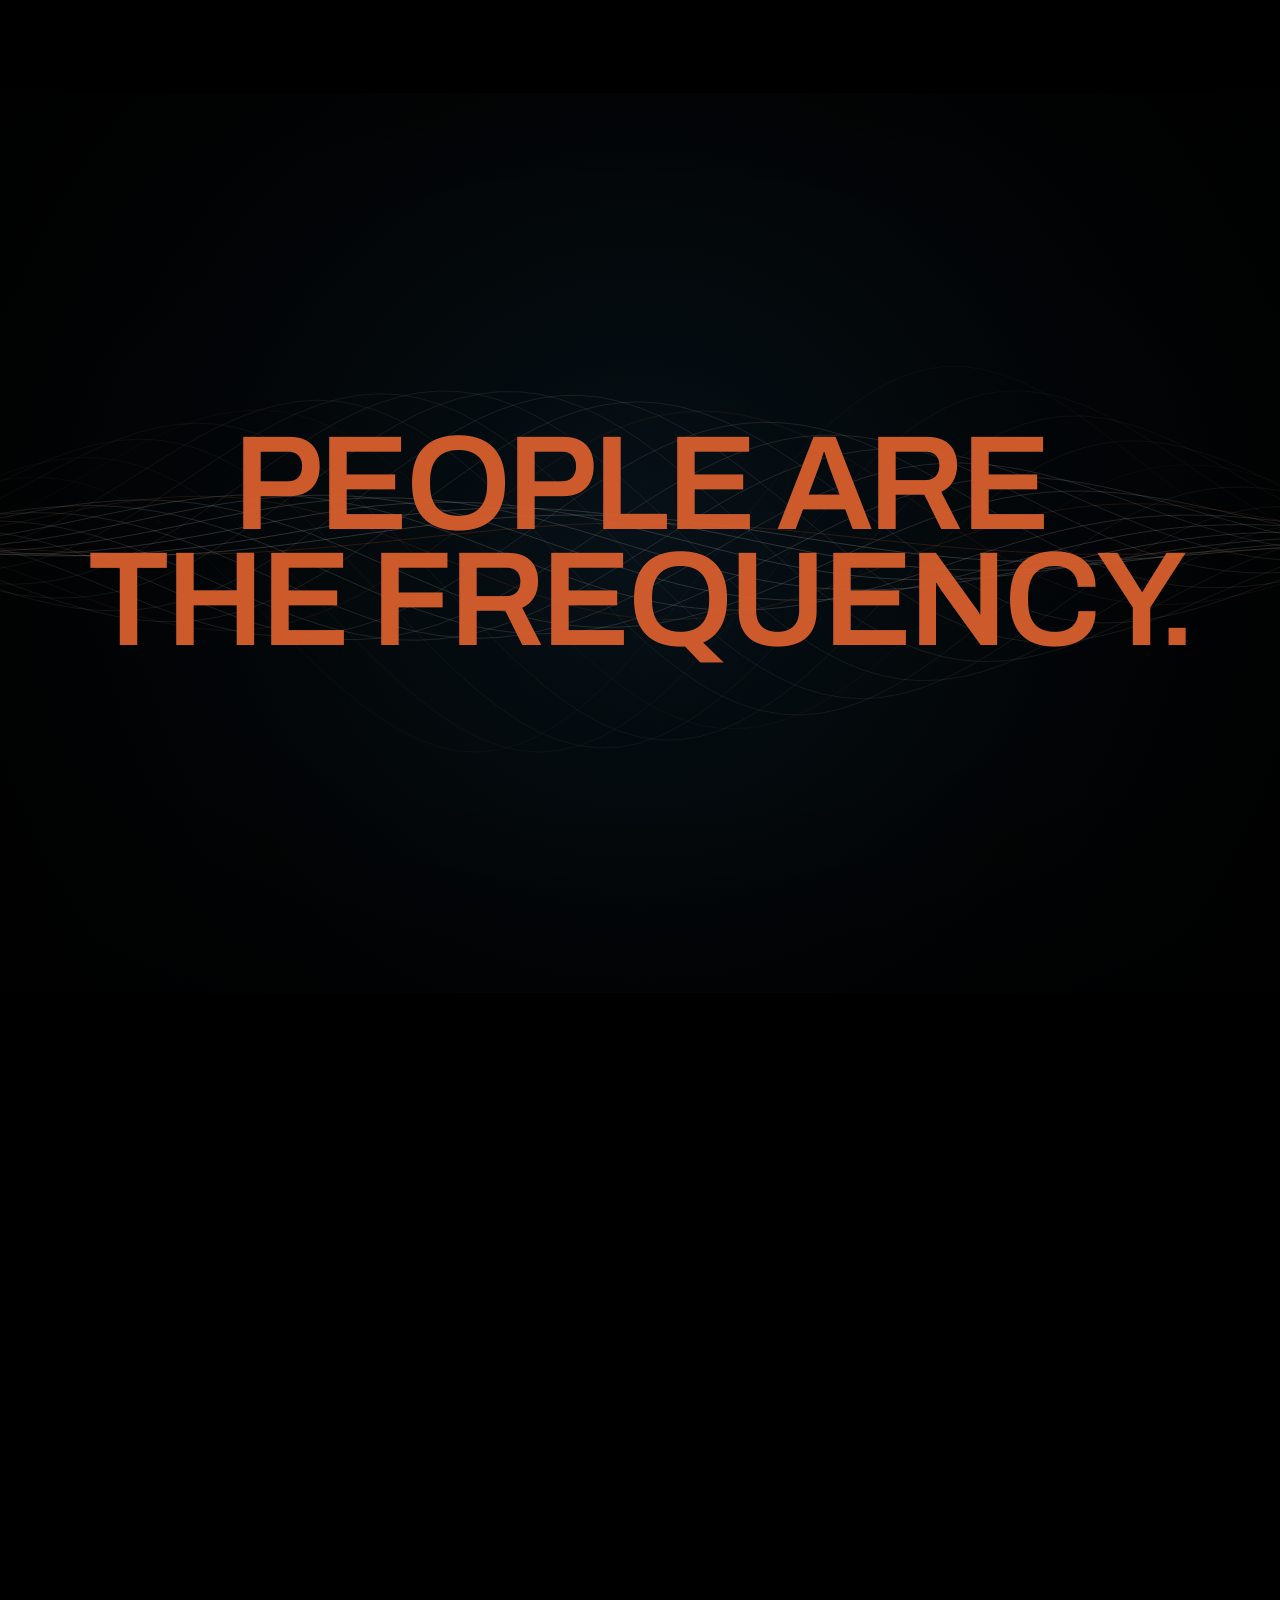
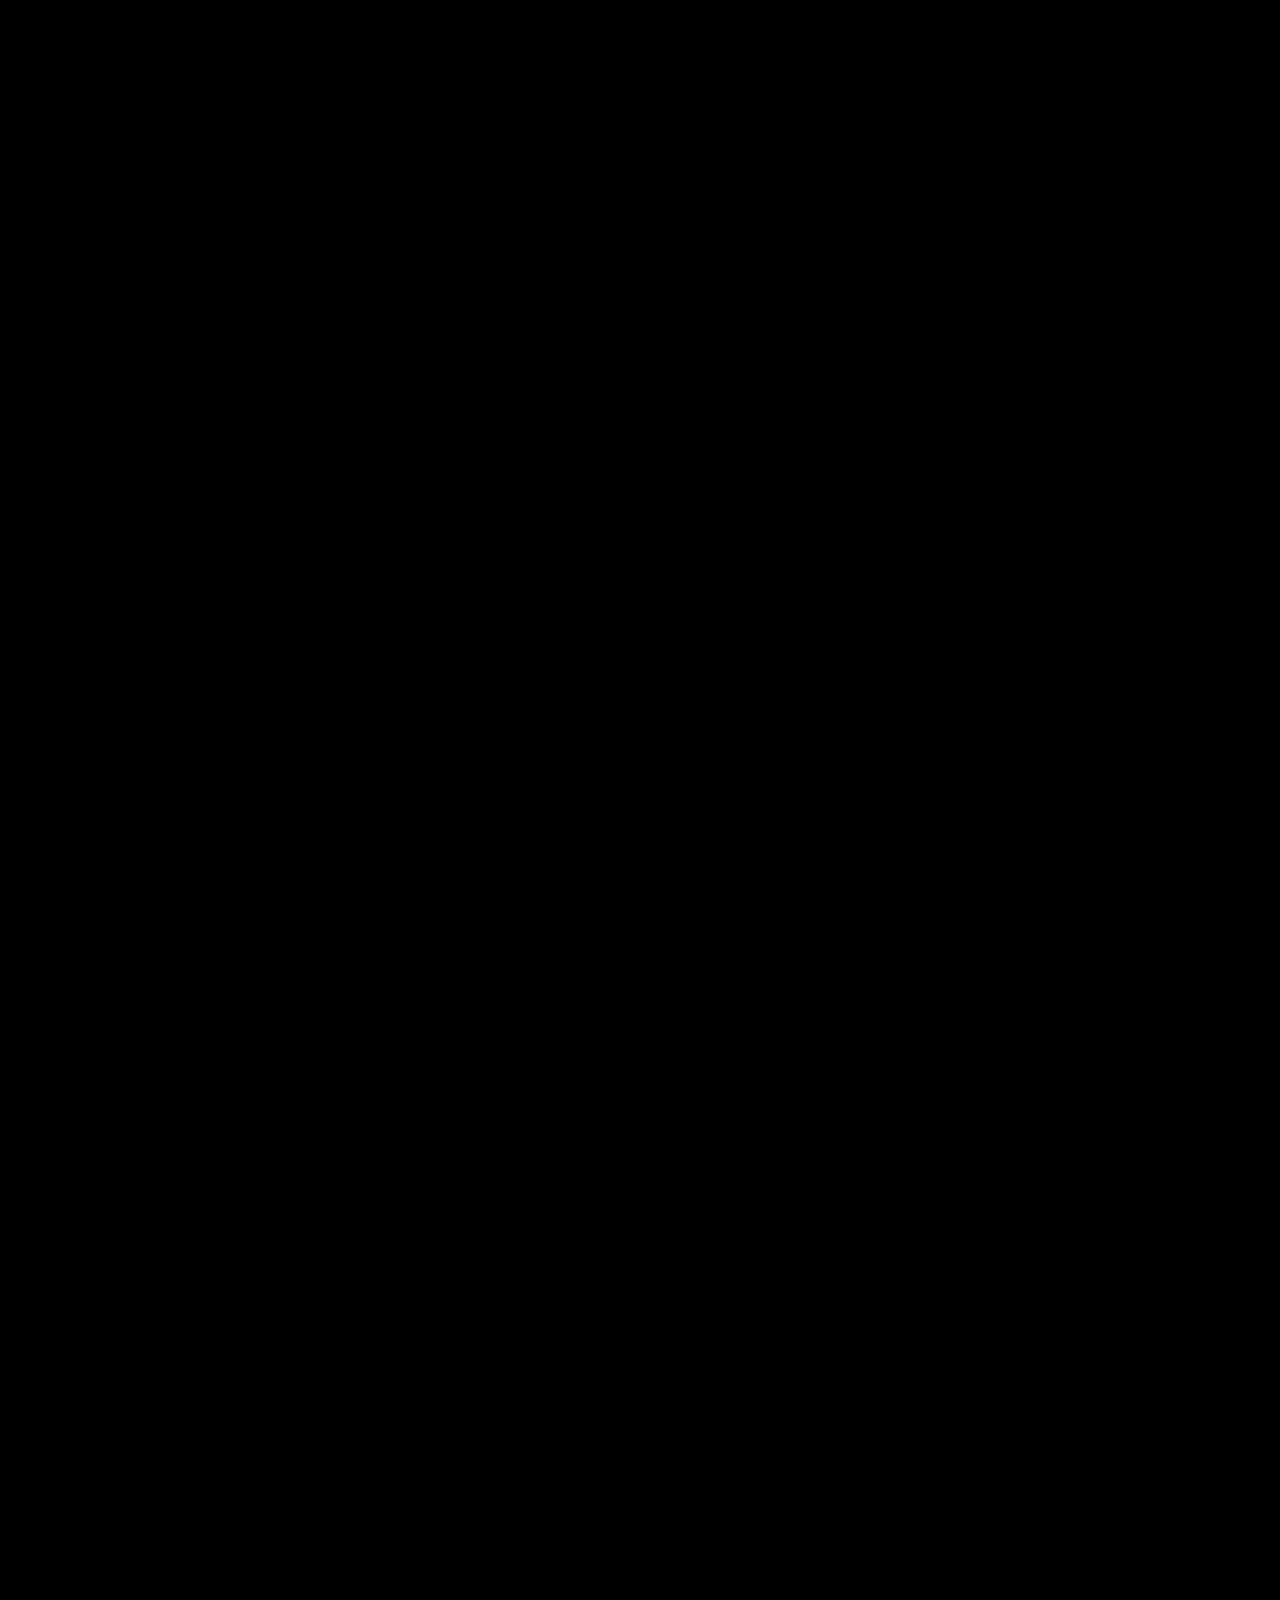
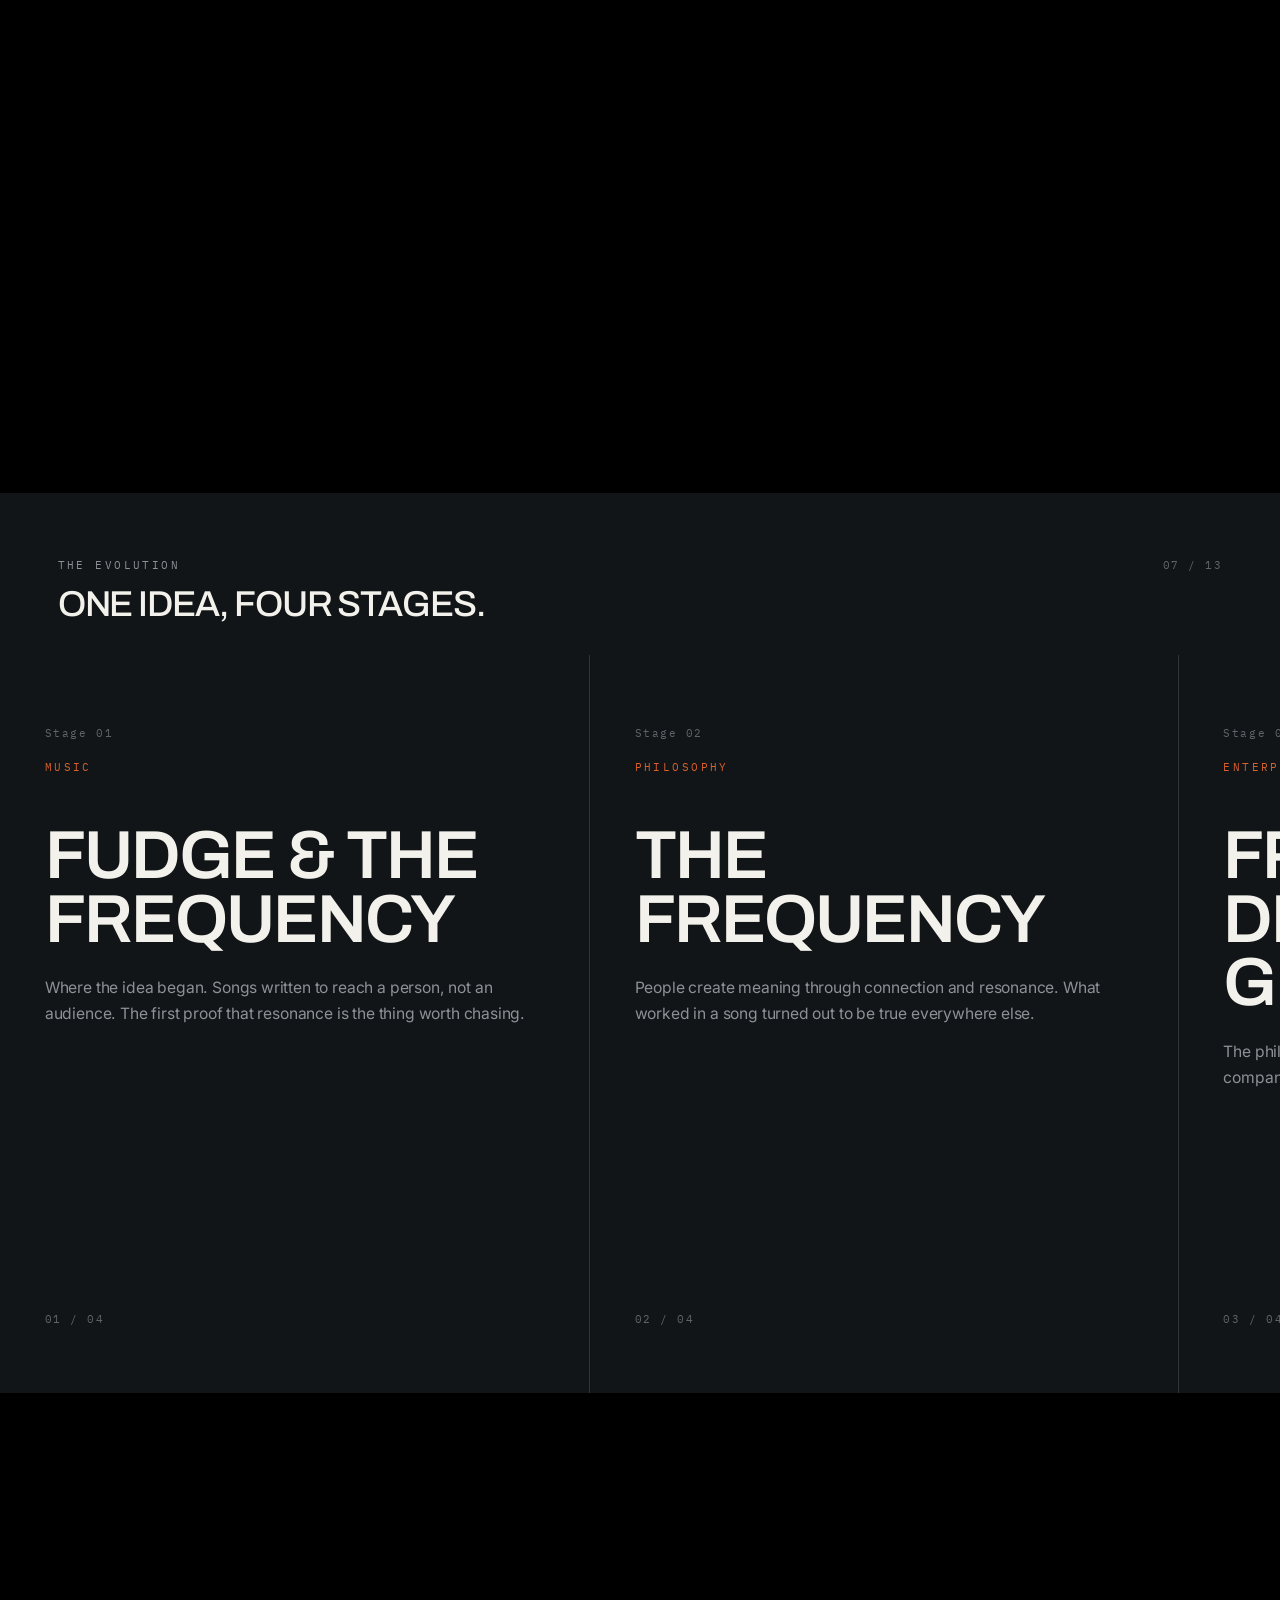
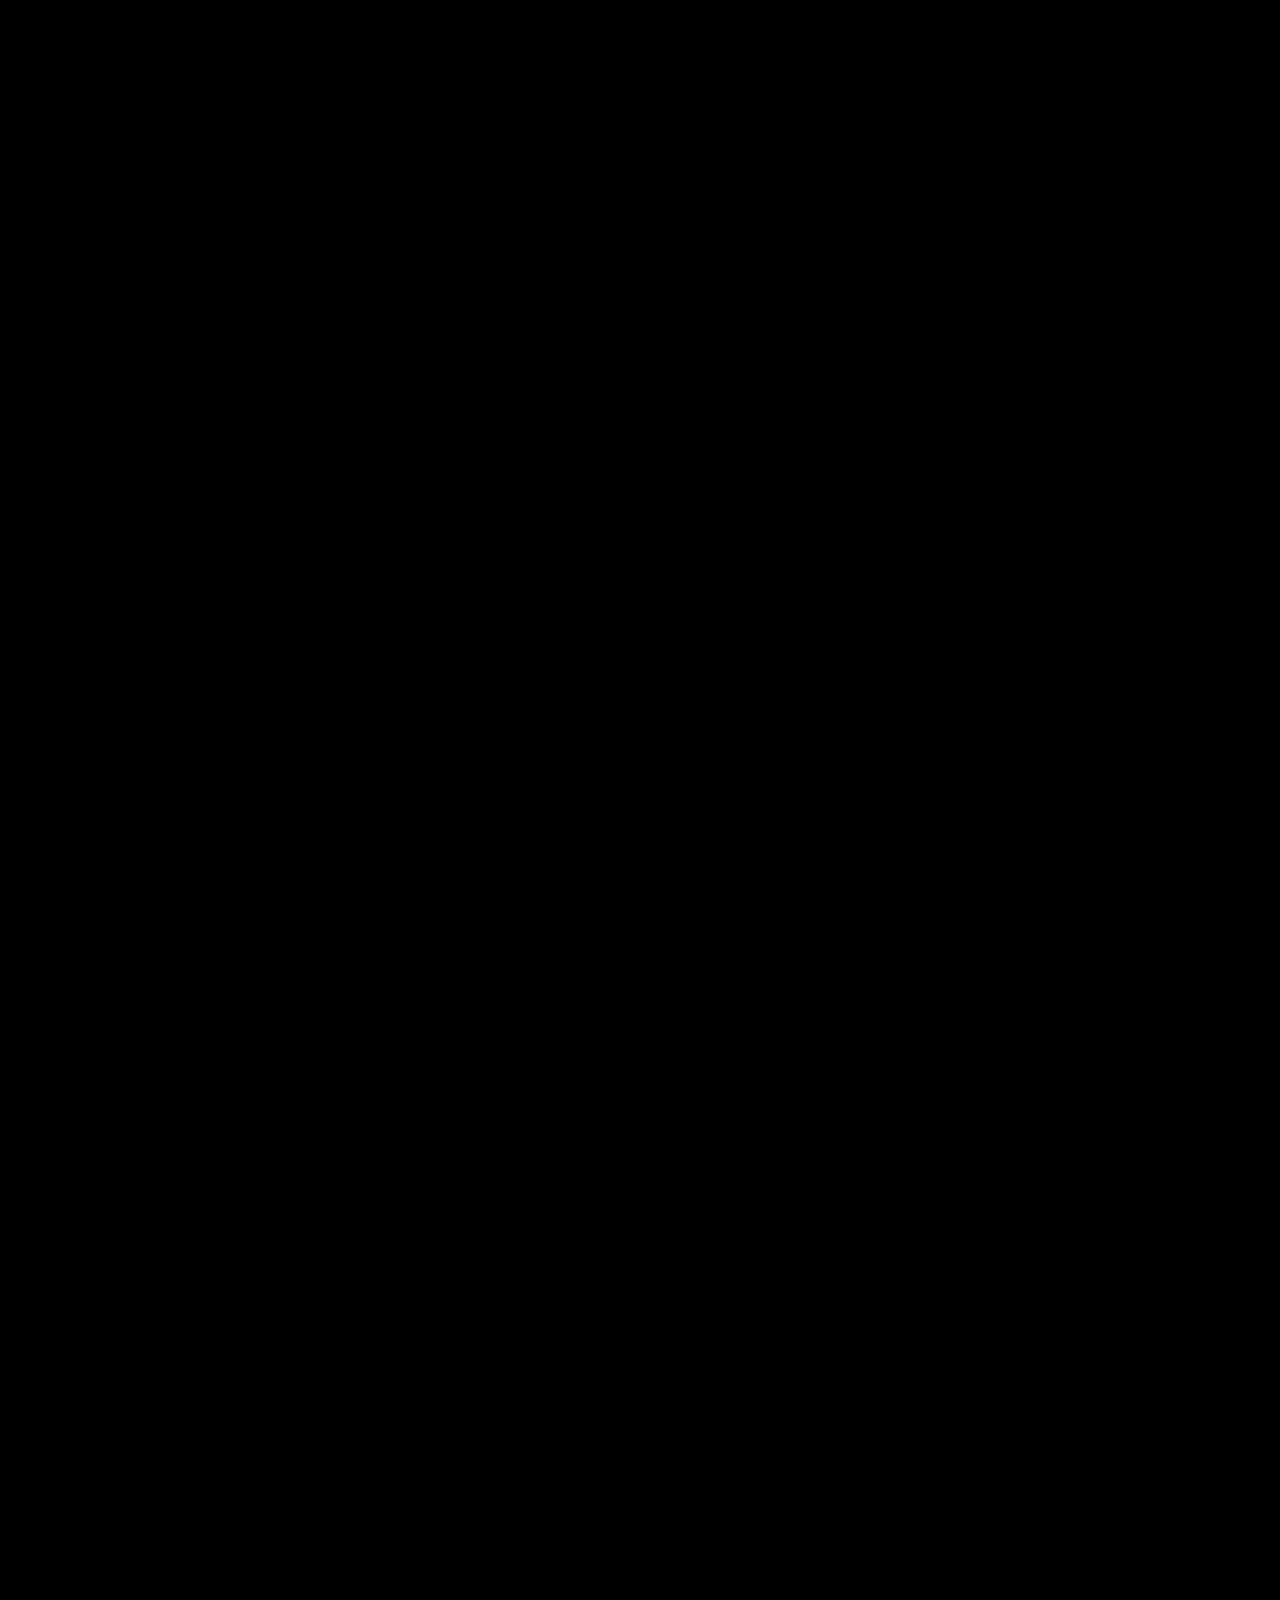
==== commit 5ad8f0f6: "Replace the hero film; ship a true 9:16 crop for mobile Swaps in the new 5s clip of Fudge (peace-sig" ====
--- a/index.html
+++ b/index.html
@@ -14,7 +14,7 @@
 <meta property="og:description" content="Entrepreneur. Artist. Creator. Technologist. Building at the intersection of business, technology, music and creativity.">
 <meta property="og:url" content="https://fudgejarcheh.com/">
 <meta property="og:image" content="https://fudgejarcheh.com/assets/images/hero-poster.jpg">
-<meta property="og:image:alt" content="Fudge Jarcheh lit in deep blue with a warm amber rim light, hands open.">
+<meta property="og:image:alt" content="Fudge Jarcheh in a wide-brim peace-sign hat and round sunglasses, lit deep blue with a warm amber rim.">
 <meta name="twitter:card" content="summary_large_image">
 <meta name="twitter:title" content="Fudge Jarcheh — Entrepren-Artist">
 <meta name="twitter:description" content="Entrepreneur. Artist. Creator. Technologist. People are the frequency.">
@@ -24,7 +24,8 @@
 <link rel="apple-touch-icon" href="assets/icons/mark.svg">
 <link rel="manifest" href="site.webmanifest">
 
-<link rel="preload" as="image" href="assets/images/hero-poster.jpg" fetchpriority="high">
+<link rel="preload" as="image" href="assets/images/hero-poster.jpg" media="(min-width: 761px)" fetchpriority="high">
+<link rel="preload" as="image" href="assets/images/hero-poster-portrait.jpg" media="(max-width: 760px)" fetchpriority="high">
 <link rel="preload" as="font" type="font/woff2" href="assets/fonts/archivo-latin.woff2" crossorigin>
 <link rel="preload" as="font" type="font/woff2" href="assets/fonts/inter-latin.woff2" crossorigin>
 <link rel="stylesheet" href="css/fonts.css">
@@ -108,18 +109,22 @@
 
     <div class="layer layer--media">
       <!-- The scroll IS the transport: engine.js maps scene progress onto
-           currentTime. Sources are chosen by viewport in initVideos() so a
-           phone never pulls the desktop master; the poster is also painted
-           as a background so a frame is on screen before the first byte of
+           currentTime. The film ships two crops — a 16:9 master for
+           tablet/desktop and a true 9:16 centre crop for phones — and
+           engine.js resolves source, poster and this background-image
+           together by viewport, so a phone never pulls the landscape
+           master. The poster is on screen before the first byte of
            video arrives, and stays there if video never loads at all. -->
       <div class="hero__film stage-media depth-3" data-range="0 1" data-anim="zoom-in"
            style="--from:1.02;--to:1.16;background-image:url(assets/images/hero-poster.jpg)">
         <video data-scrub-video
                preload="none" muted playsinline disablepictureinpicture
                poster="assets/images/hero-poster.jpg"
+               data-poster-landscape="assets/images/hero-poster.jpg"
+               data-poster-portrait="assets/images/hero-poster-portrait.jpg"
                data-film-base="assets/videos/hero-film"
                width="1280" height="720"
-               aria-label="Fudge Jarcheh in a dark studio, lit deep blue with a warm amber rim, hands open as the camera slowly pulls back."></video>
+               aria-label="Fudge Jarcheh in a wide-brim peace-sign hat and round sunglasses, lit deep blue with a warm amber rim, in a dark studio."></video>
       </div>
       <div class="hero__scrim" aria-hidden="true" data-range="0 1" data-anim="fade-out"></div>
     </div>
--- a/css/cinema.css
+++ b/css/cinema.css
@@ -276,10 +276,26 @@
     position: relative; height: auto; min-height: auto;
     padding-block: var(--section-y);
     display: block; overflow: visible;
+    /* .scene__stage's base rule sets place-items:center for its grid
+       mode; that isn't cleared just because display switches to
+       block. Chromium's block-alignment feature still honours
+       justify-items:center there, which shrinks any block child
+       whose only content is position:absolute (nothing in normal
+       flow to size against) to zero width. */
+    justify-items: normal; align-items: normal;
   }
   .layer { position: relative; inset: auto; display: block; }
   .layer--media { margin-bottom: var(--s-6); }
   .stage-media { position: relative; inset: auto; width: 100%; height: auto; aspect-ratio: 16 / 9; }
+
+  /* The hero's phone asset is a true 9:16 crop, not a 16:9 frame — the
+     generic aspect-ratio above would force-crop it back toward
+     landscape and lose most of the framing this poster was chosen
+     for (engine.js swaps to the portrait poster at this breakpoint;
+     see resolvePoster). */
+  @media (max-width: 760px) {
+    .hero .stage-media { aspect-ratio: 9 / 16; }
+  }
 
   [data-anim], [data-parallax] { transform: none !important; filter: none !important; }
   [data-anim~="fade-in"], [data-anim~="fade-out"], [data-anim~="fade-through"] { opacity: 1 !important; }
@@ -344,6 +360,11 @@
     overflow: visible;
     display: block;
     padding-block: var(--s-8);
+    /* see the matching comment in the reduced-motion block above:
+       without this reset, a block child with only absolutely-
+       positioned content (the hero's video layer) collapses to
+       zero width under Chromium's block-alignment justify-items. */
+    justify-items: normal; align-items: normal;
   }
   .layer { position: relative; inset: auto; display: block; }
   .layer--media { margin-bottom: var(--s-6); }
--- a/css/components.css
+++ b/css/components.css
@@ -375,70 +375,39 @@
 
 /* ============================================================
    HERO — MOBILE COMPOSITION
-   A 16:9 film cannot go full-bleed behind a portrait viewport
-   without cropping to the middle 26% of the frame, which cuts
-   both of his hands out of the shot. So on small screens the
-   film becomes a cinematic band the headline overlaps, and the
-   copy sits beneath it on black — still a full-viewport hero,
-   composed for the screen it is actually on.
+   The film ships two crops: a 16:9 master for tablet/desktop and a
+   true 9:16 centre crop for phones (engine.js swaps source, poster
+   and this background together by viewport). Because the phone
+   asset is actually vertical, the hero goes full-bleed here too —
+   same structure as desktop, just re-composed for it: the subject
+   now fills the entire frame width, so there is no empty margin
+   left to set text into. Copy anchors to the bottom instead of the
+   centre, over a scrim heavy enough to hold type against a subject
+   who is immediately behind it rather than beside it.
    ============================================================ */
 
 @media (max-width: 760px) {
-  .hero__stage {
-    display: grid;
-    grid-template-rows: auto 1fr;
-    grid-template-columns: 100%;
-    /* the base stage centres its items; a column hero must stretch
-       them, or an absolutely-filled media layer collapses to 0 wide */
-    place-items: start stretch;
-    padding-top: clamp(4.5rem, 12svh, 7rem);
-  }
-
-  .hero .layer--media {
-    position: relative; inset: auto;
-    grid-row: 1;
-    display: block;
-    height: clamp(220px, 34svh, 340px);
-    overflow: hidden;
-  }
-  .hero .layer--copy {
-    position: relative; inset: auto;
-    grid-row: 2;
-    display: block;
-    width: 100%;
-    align-self: end;
-    padding-bottom: clamp(3.5rem, 9svh, 5.5rem);
-  }
-
-  /* keep the parallax over-scan, just inside the band */
-  .hero__film { inset: -4%; width: 108%; height: 108%; }
+  .hero__copy { align-content: end; gap: var(--s-4); padding-bottom: clamp(3rem, 8svh, 5rem); }
 
   .hero__scrim {
     background:
-      linear-gradient(to top, var(--ink) 0%, rgba(0,0,0,.35) 34%, transparent 68%),
-      linear-gradient(to bottom, rgba(0,0,0,.55) 0%, transparent 40%);
+      linear-gradient(to top, var(--ink) 0%, rgba(0,0,0,.82) 24%, rgba(0,0,0,.3) 50%, transparent 70%),
+      linear-gradient(to bottom, rgba(0,0,0,.5) 0%, transparent 30%);
   }
 
-  /* the headline rides up over the foot of the film */
-  .hero__copy { gap: var(--s-4); }
-  .hero__name { margin-top: calc(var(--s-6) * -1); }
   .hero__eyebrow { display: none; }
   .hero__actions { margin-top: var(--s-3); }
 
-  /* The copy fills the lower half on a phone; a scroll cue here would
-     land on top of the CTAs, and a phone needs no invitation to scroll. */
+  /* Copy sits in the bottom third; a scroll cue there would collide
+     with the CTAs, and a phone needs no invitation to scroll anyway. */
   .hero .cue { display: none; }
 }
 
-/* Small phones (SE-class, <=680px tall): the band and the full copy
-   cannot both have their preferred size in one viewport, so the film
-   gives up height first and the type tightens. */
+/* Small phones (SE-class, <=680px tall): vertical space is scarcer
+   still, so type tightens and the secondary line drops. */
 @media (max-width: 760px) and (max-height: 680px) {
-  .hero__stage { padding-top: clamp(3.5rem, 9svh, 5rem); }
-  .hero .layer--media { height: clamp(150px, 24svh, 210px); }
-  .hero .layer--copy { padding-bottom: clamp(2rem, 5svh, 3rem); }
-  .hero__copy { gap: var(--s-3); }
-  .hero__name { font-size: clamp(2.6rem, 13vw, 4rem); margin-top: calc(var(--s-5) * -1); }
+  .hero__copy { gap: var(--s-3); padding-bottom: clamp(2rem, 6svh, 3rem); }
+  .hero__name { font-size: clamp(2.6rem, 13vw, 4rem); }
   .hero__sub { gap: var(--s-2); }
   .hero__sub .t-body { display: none; }   /* the lead line carries it */
   .hero__actions { margin-top: var(--s-2); }
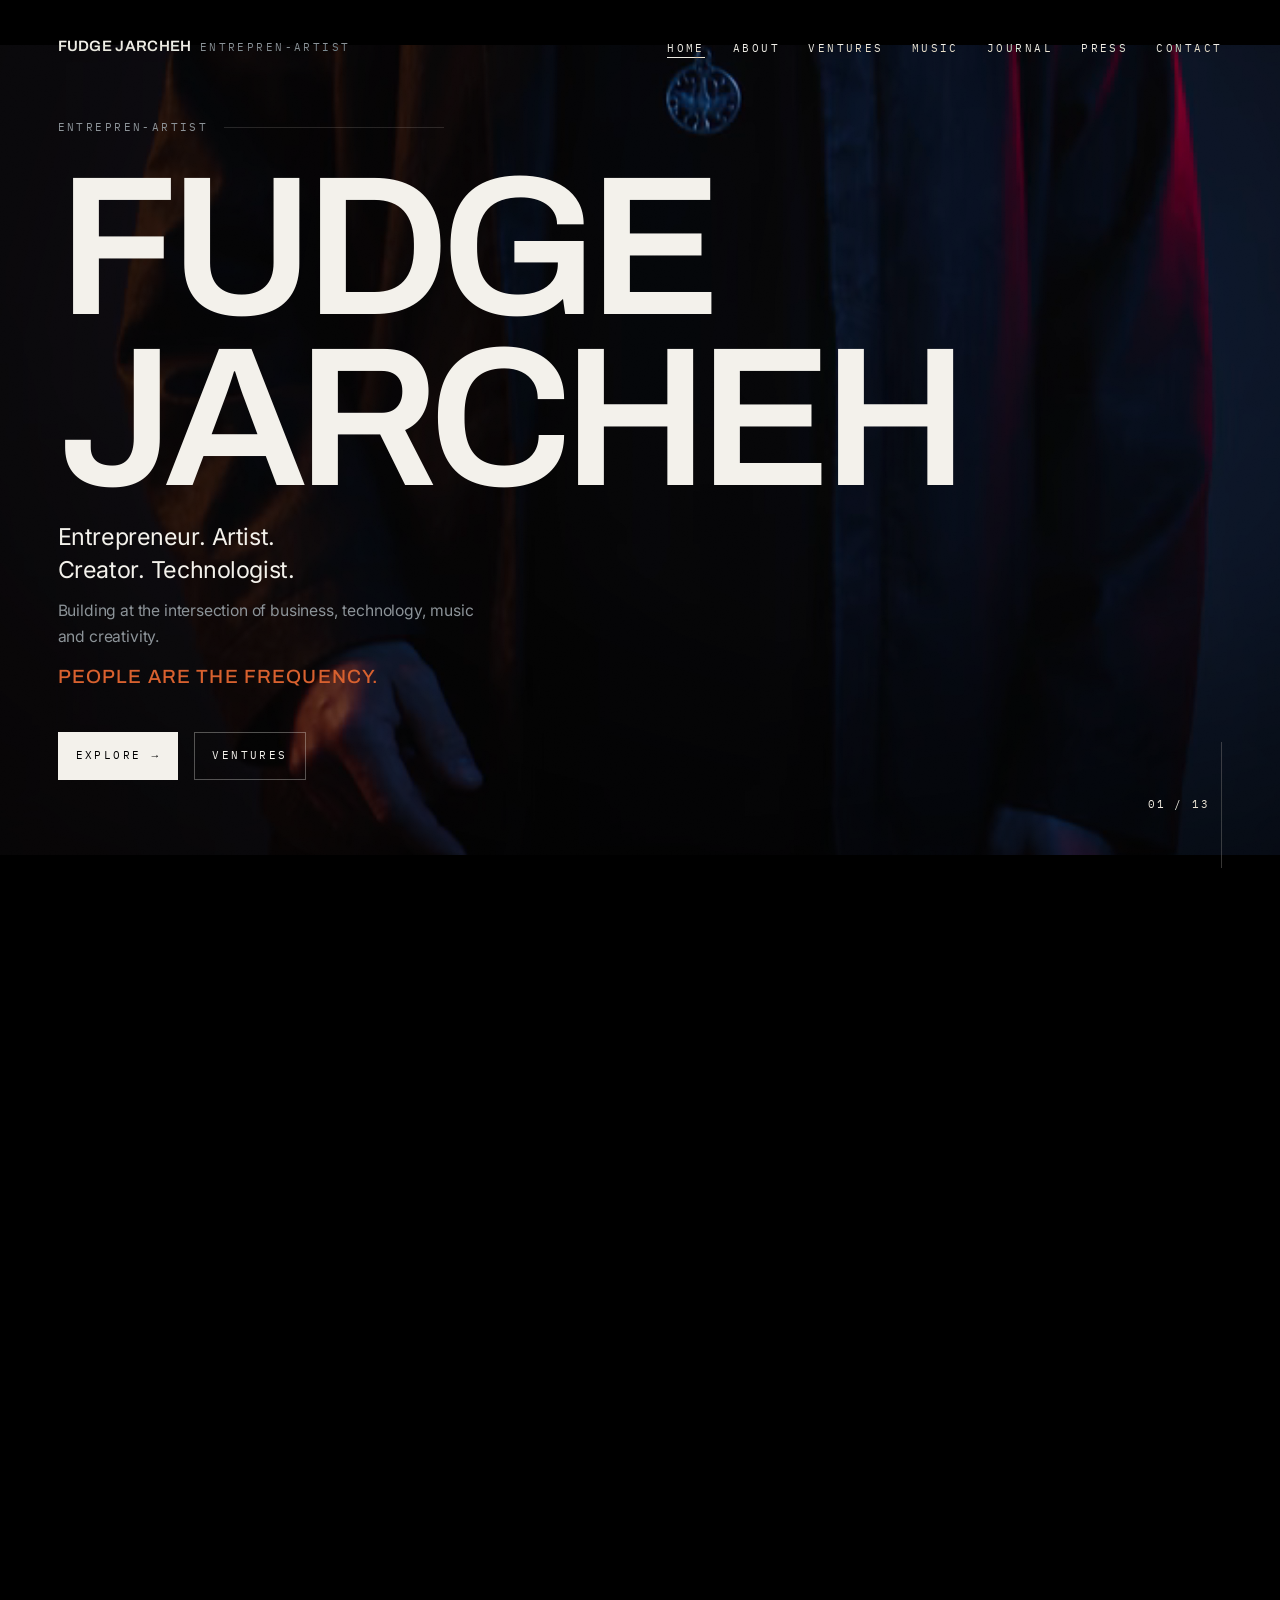
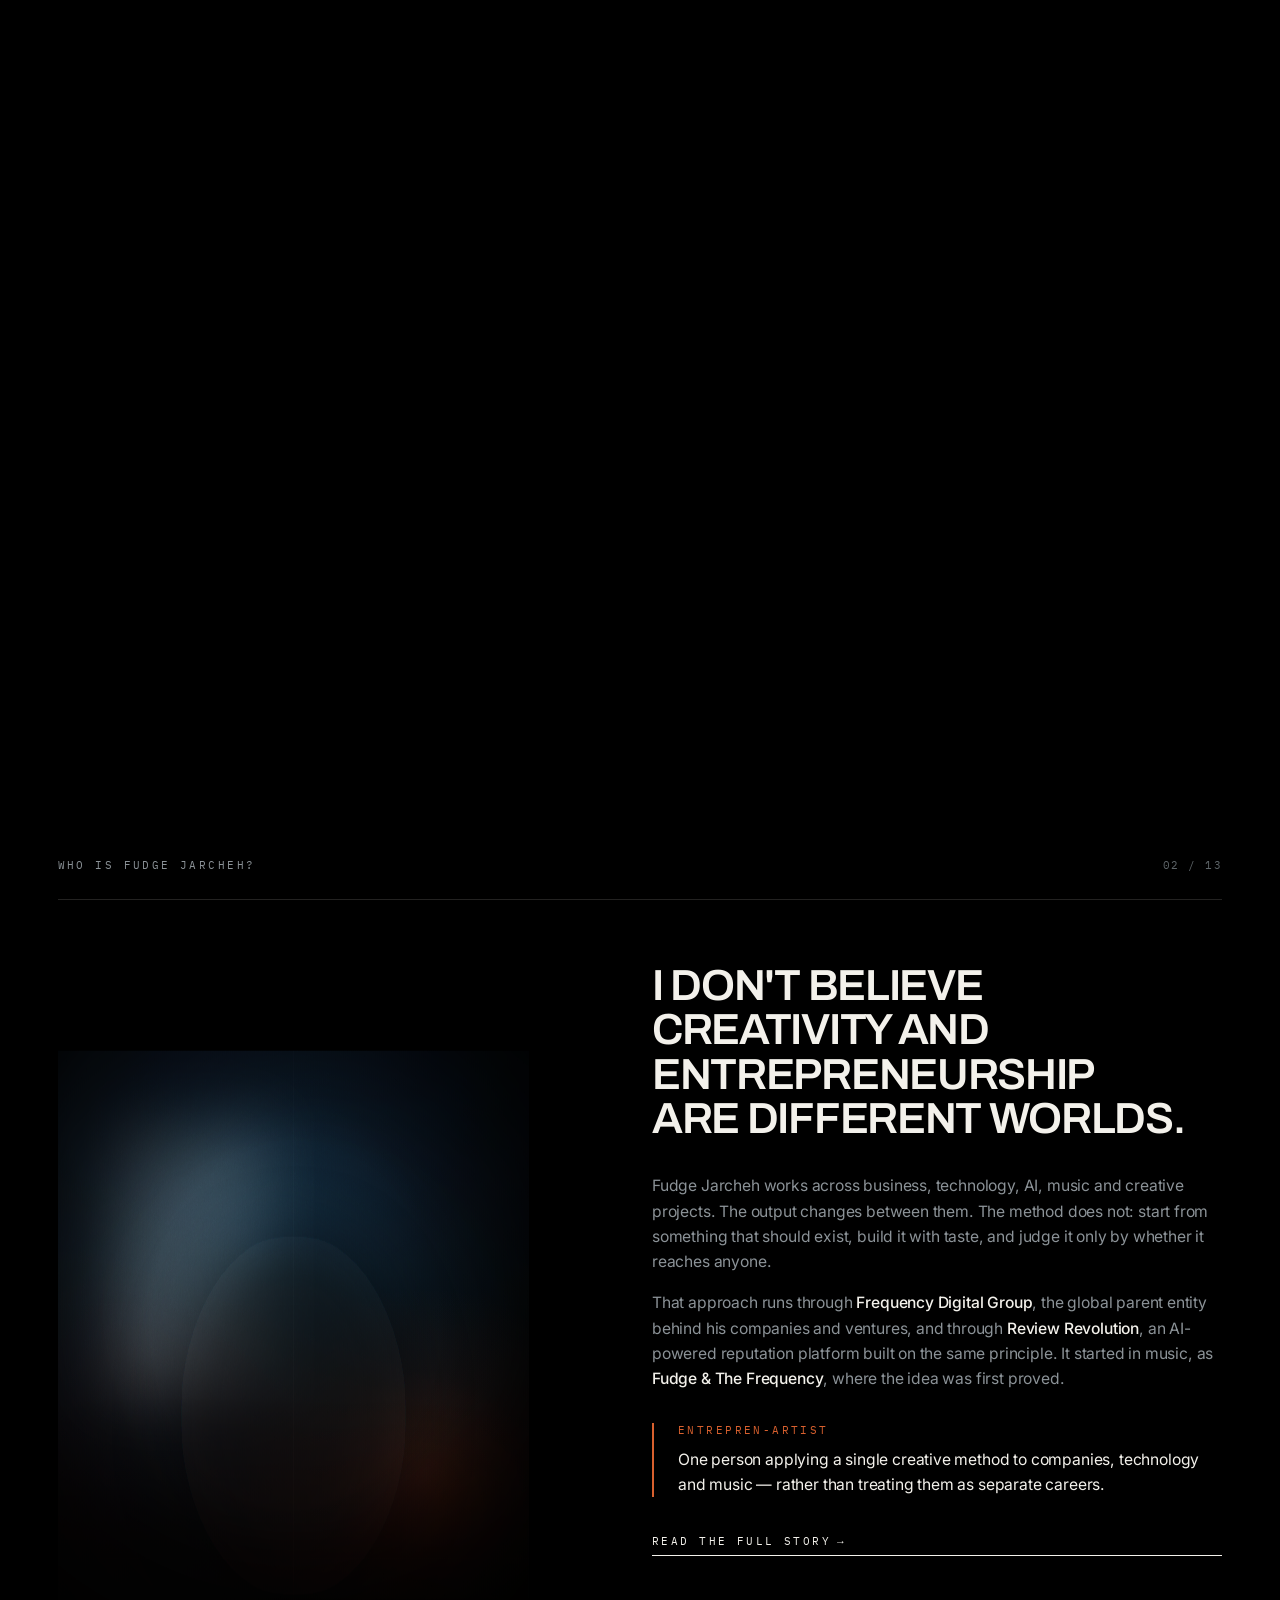
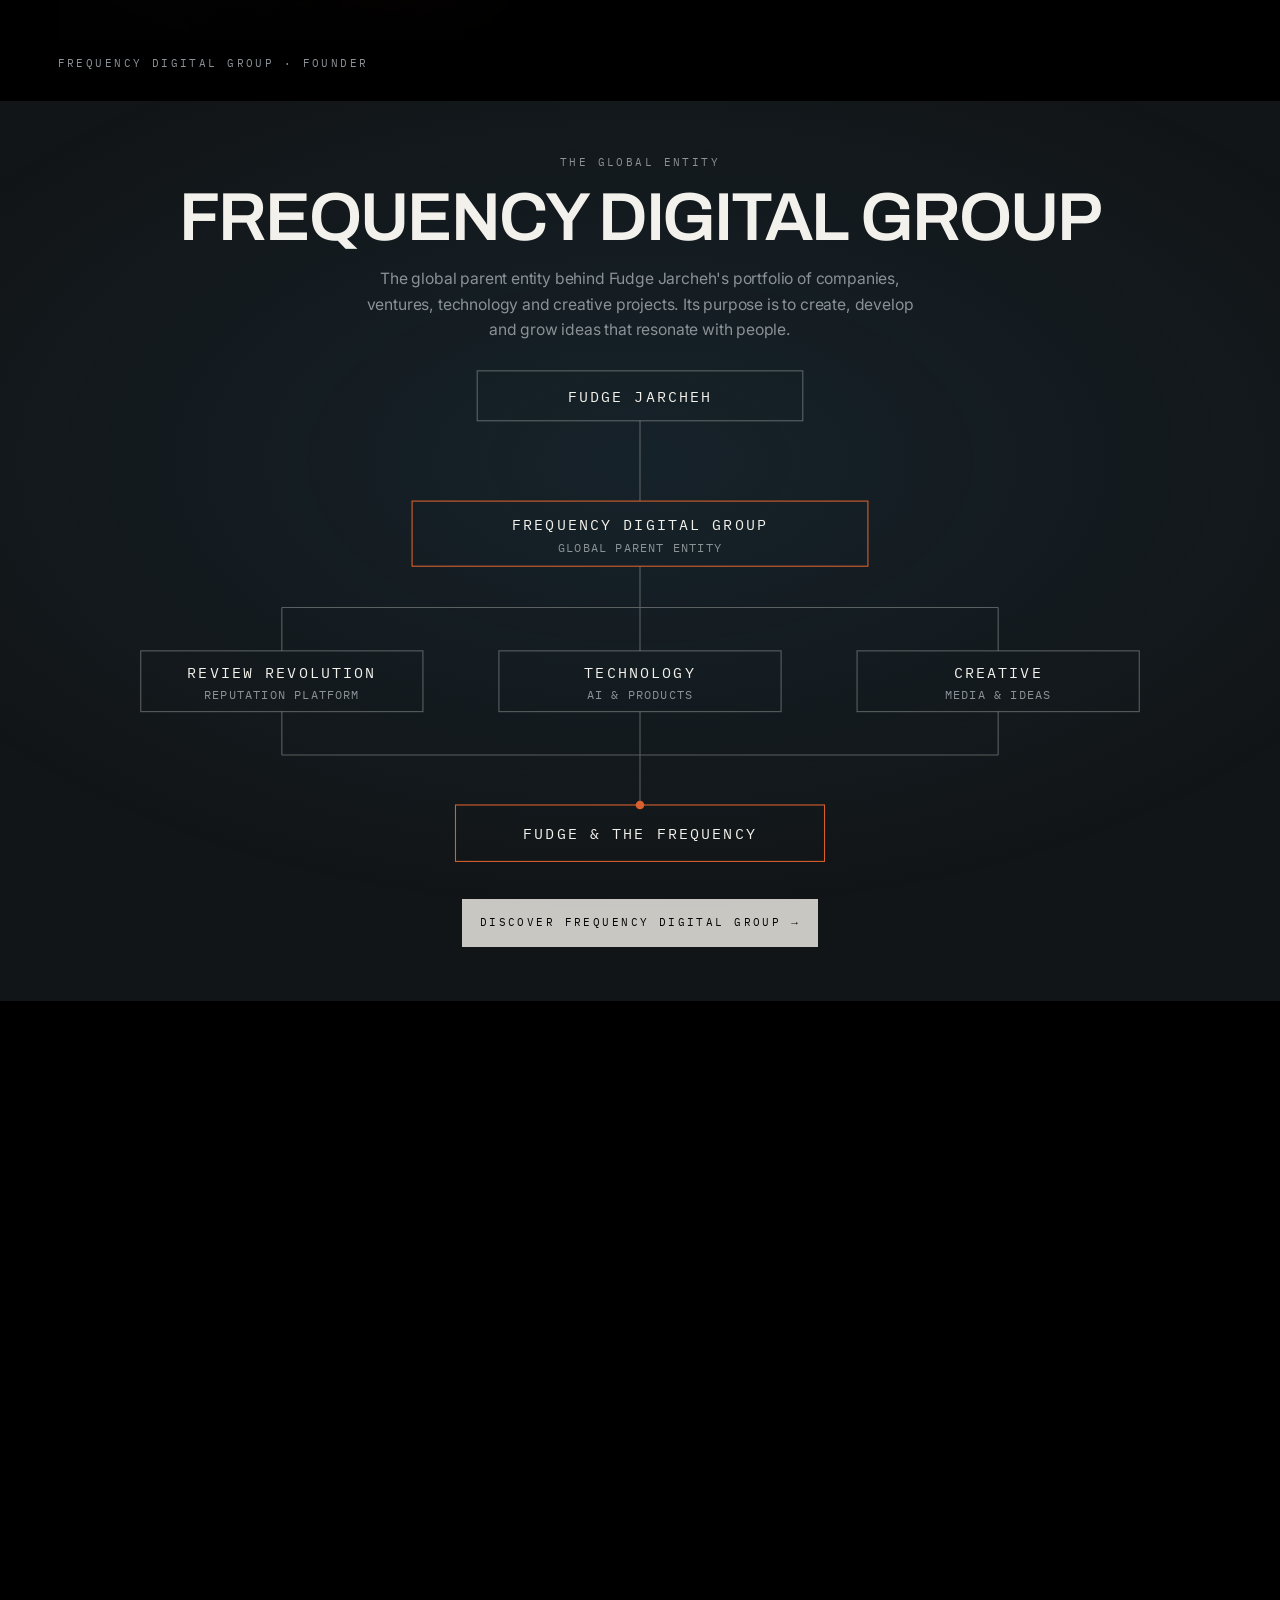
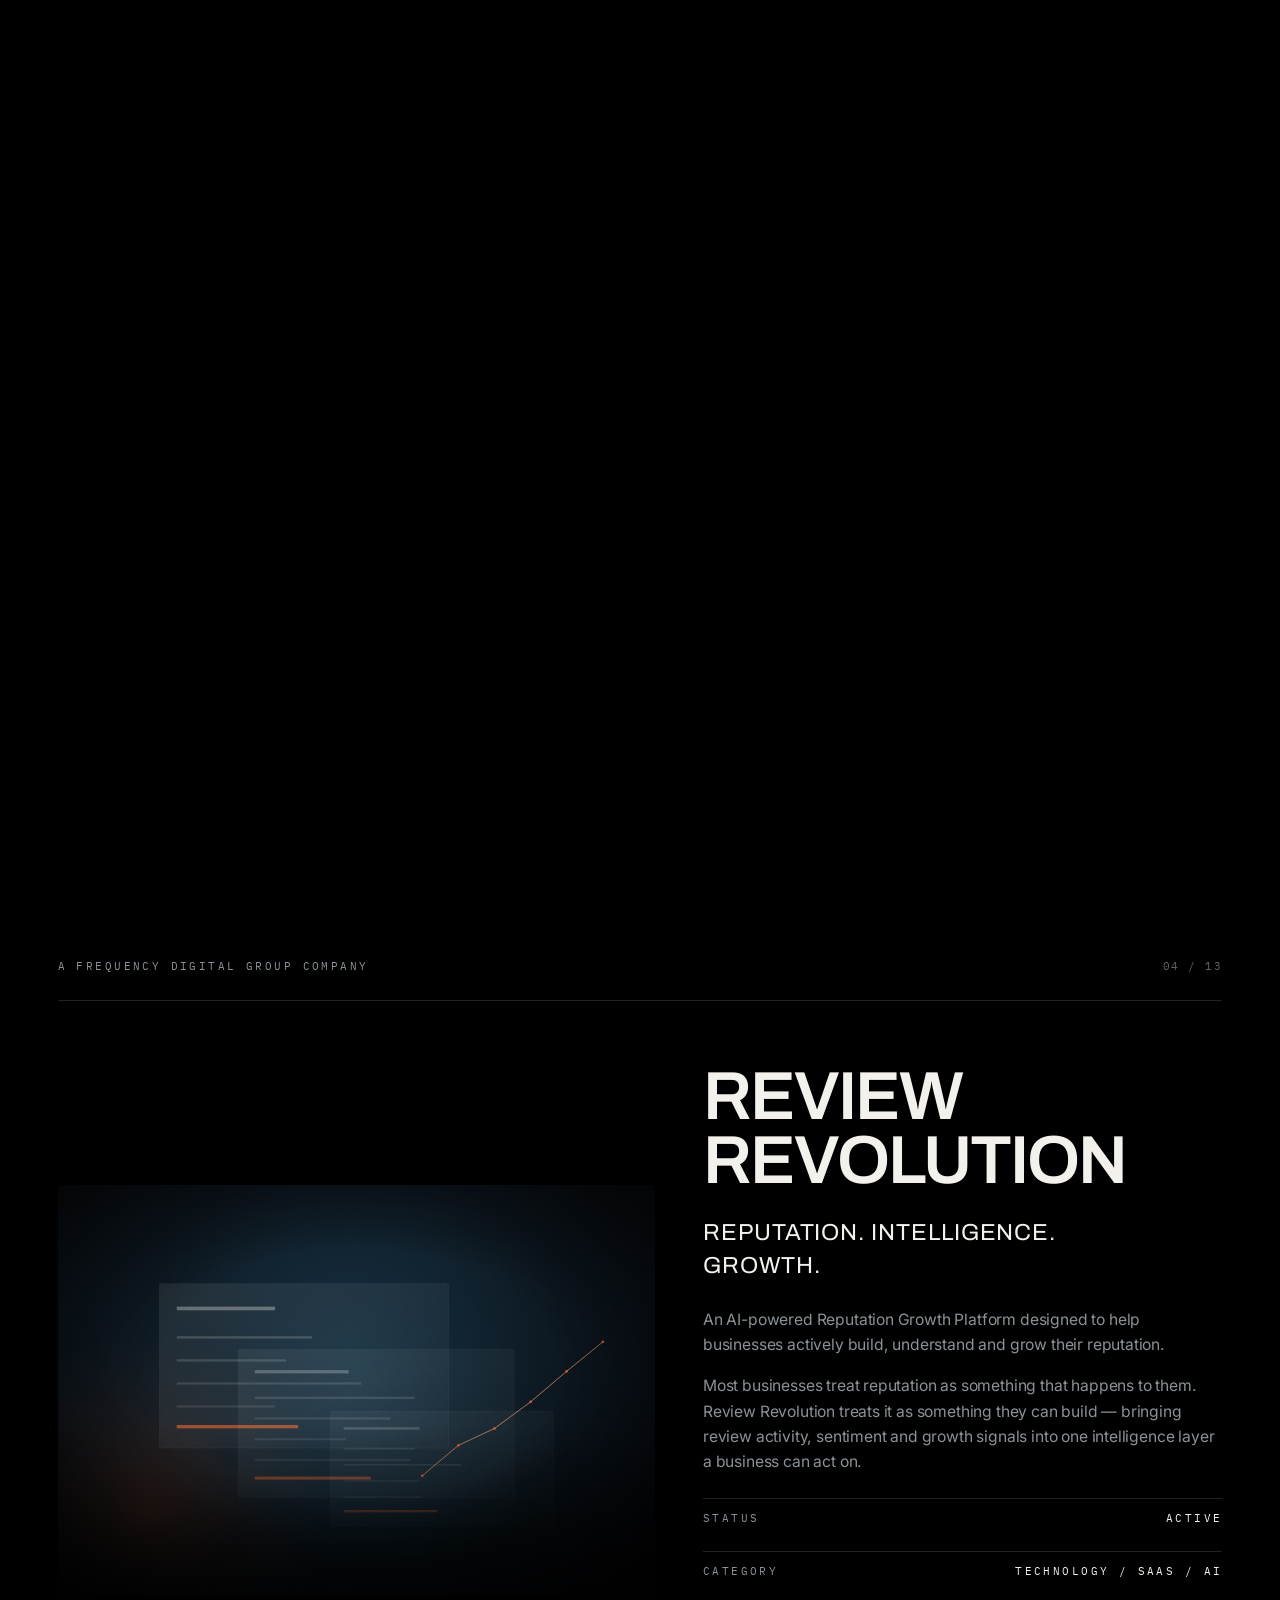
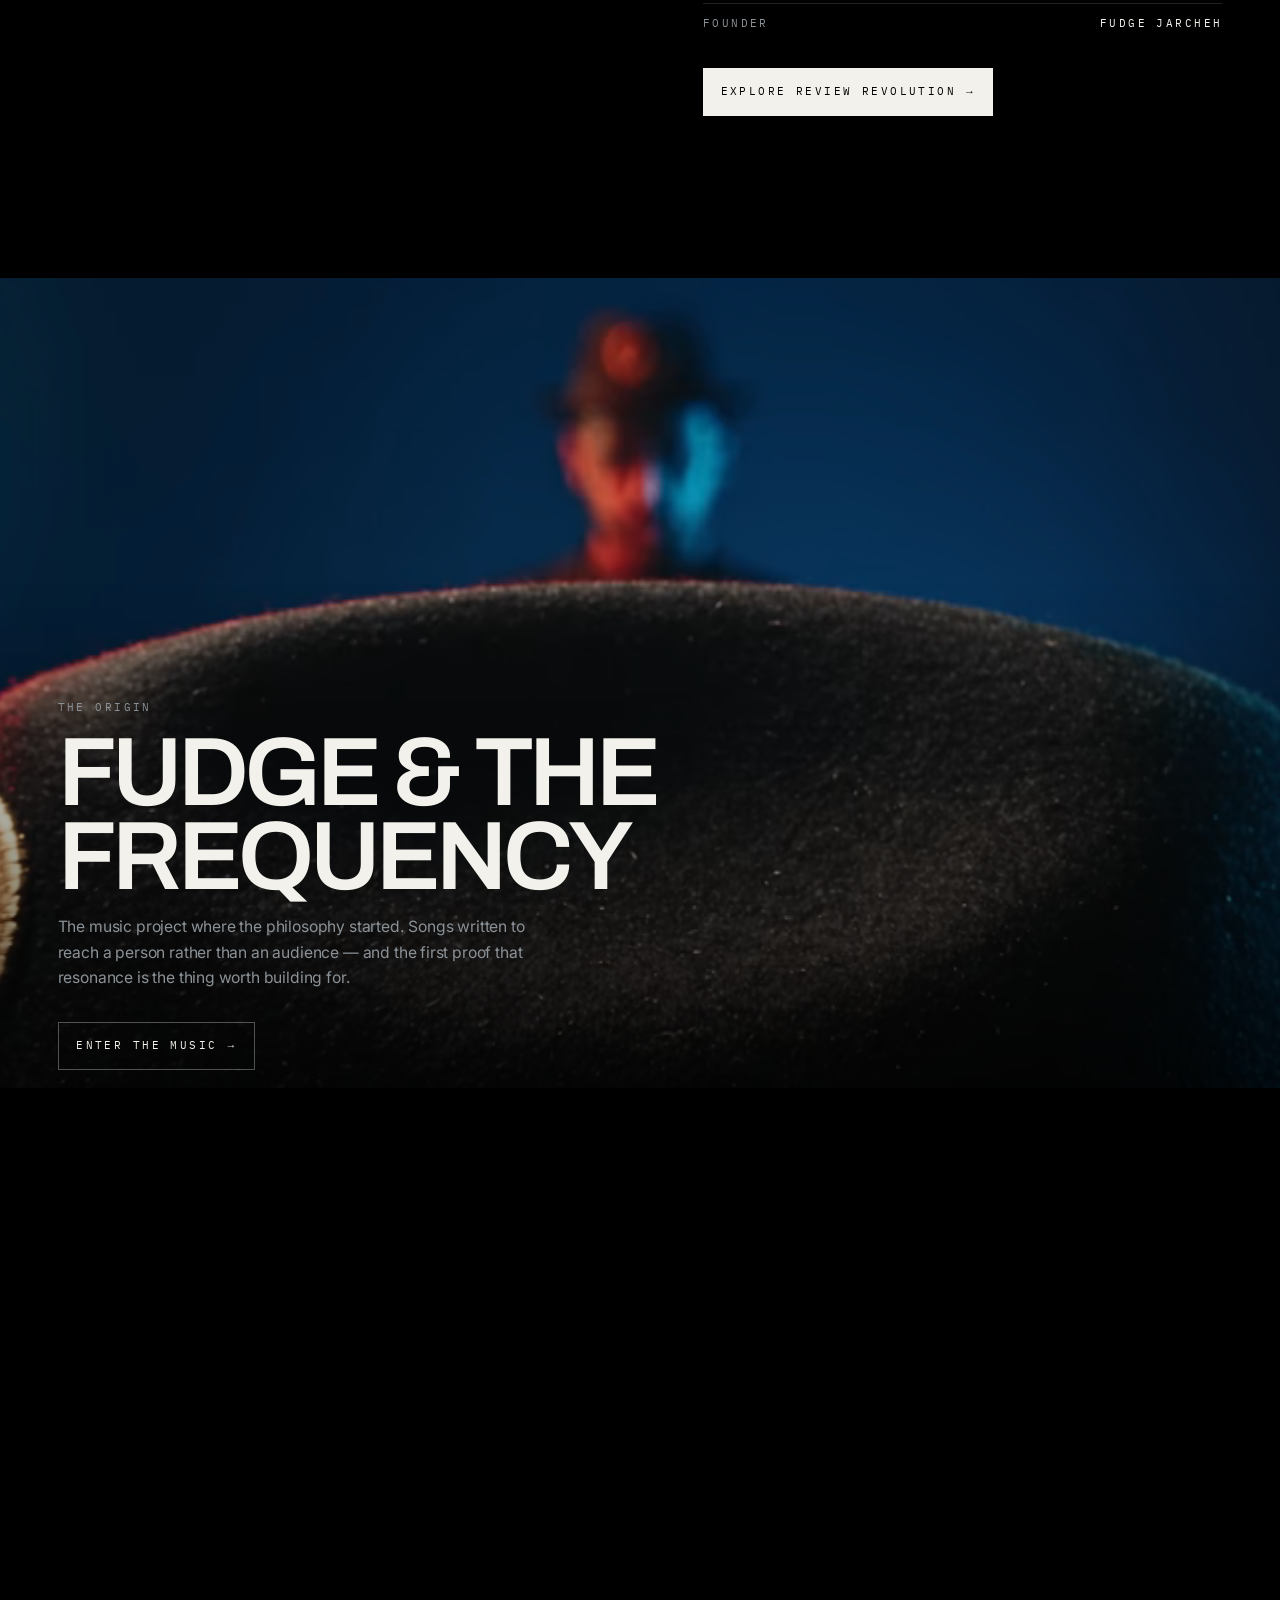
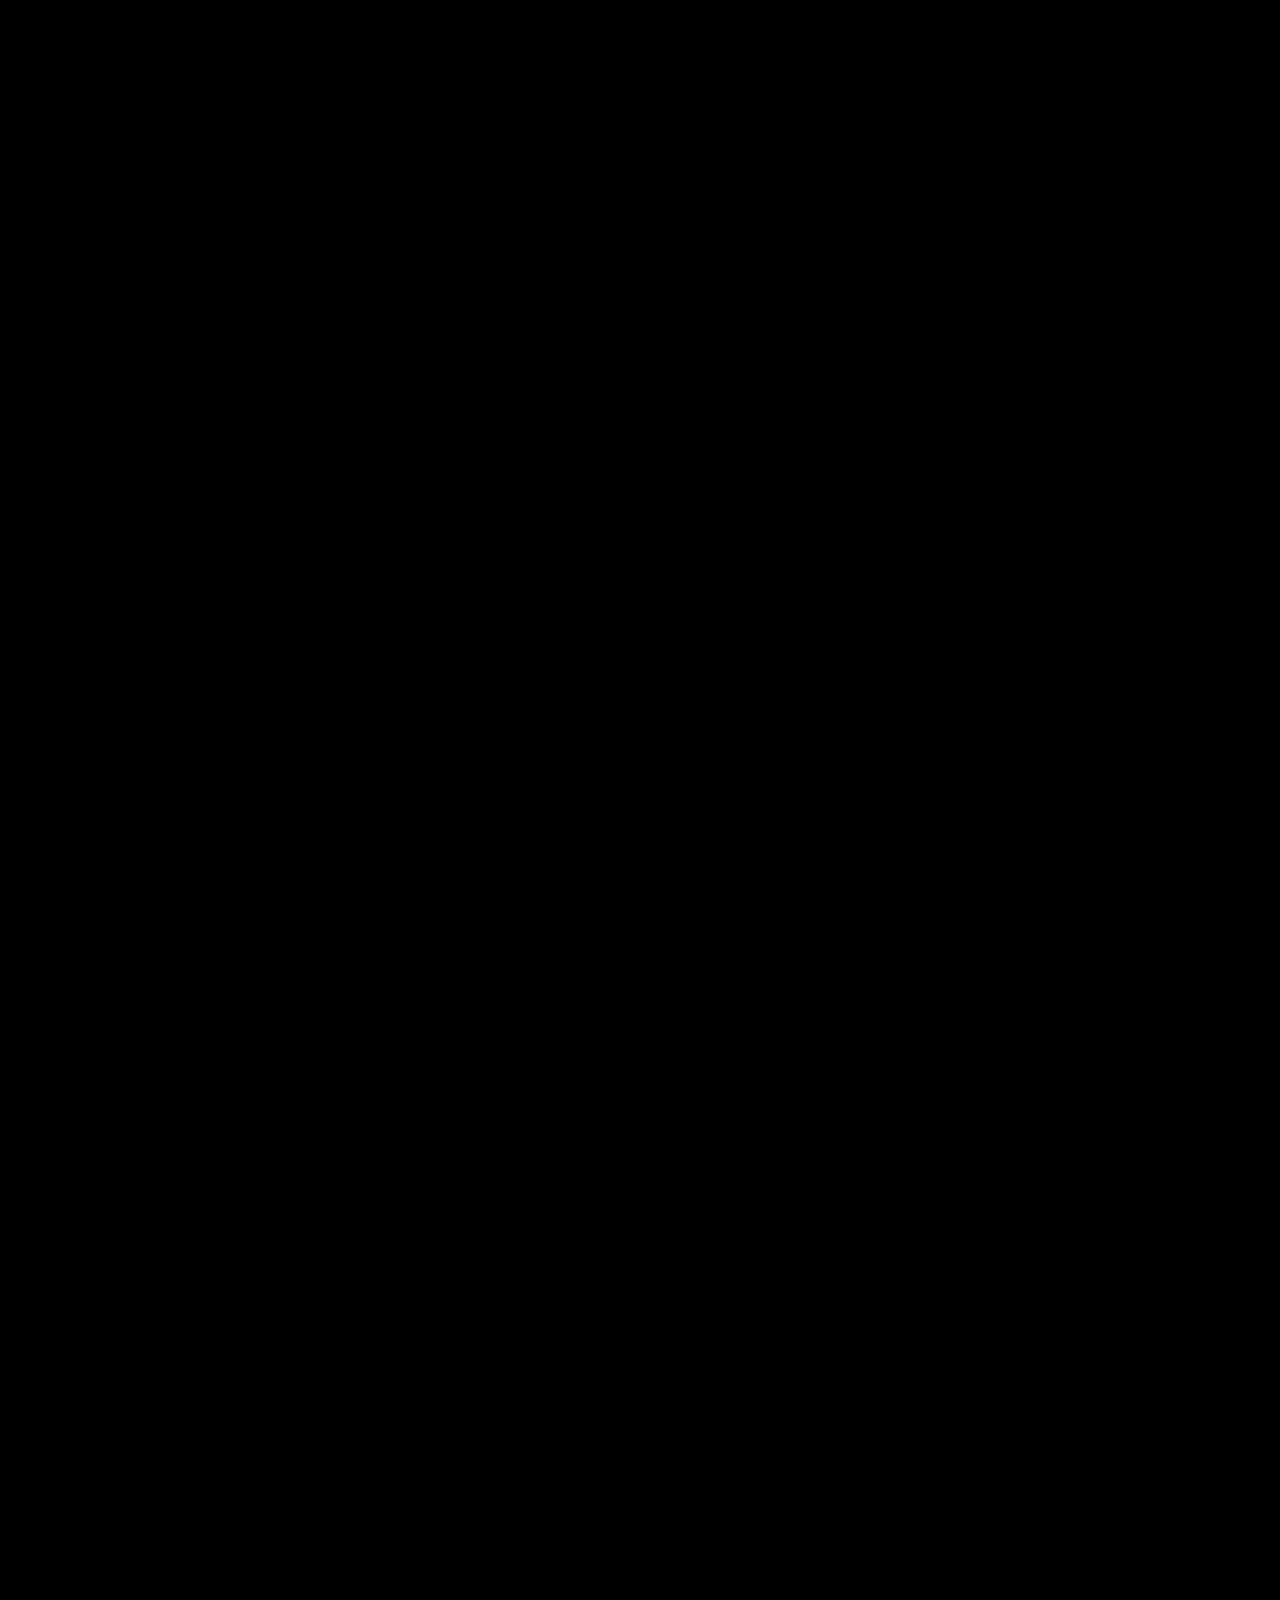
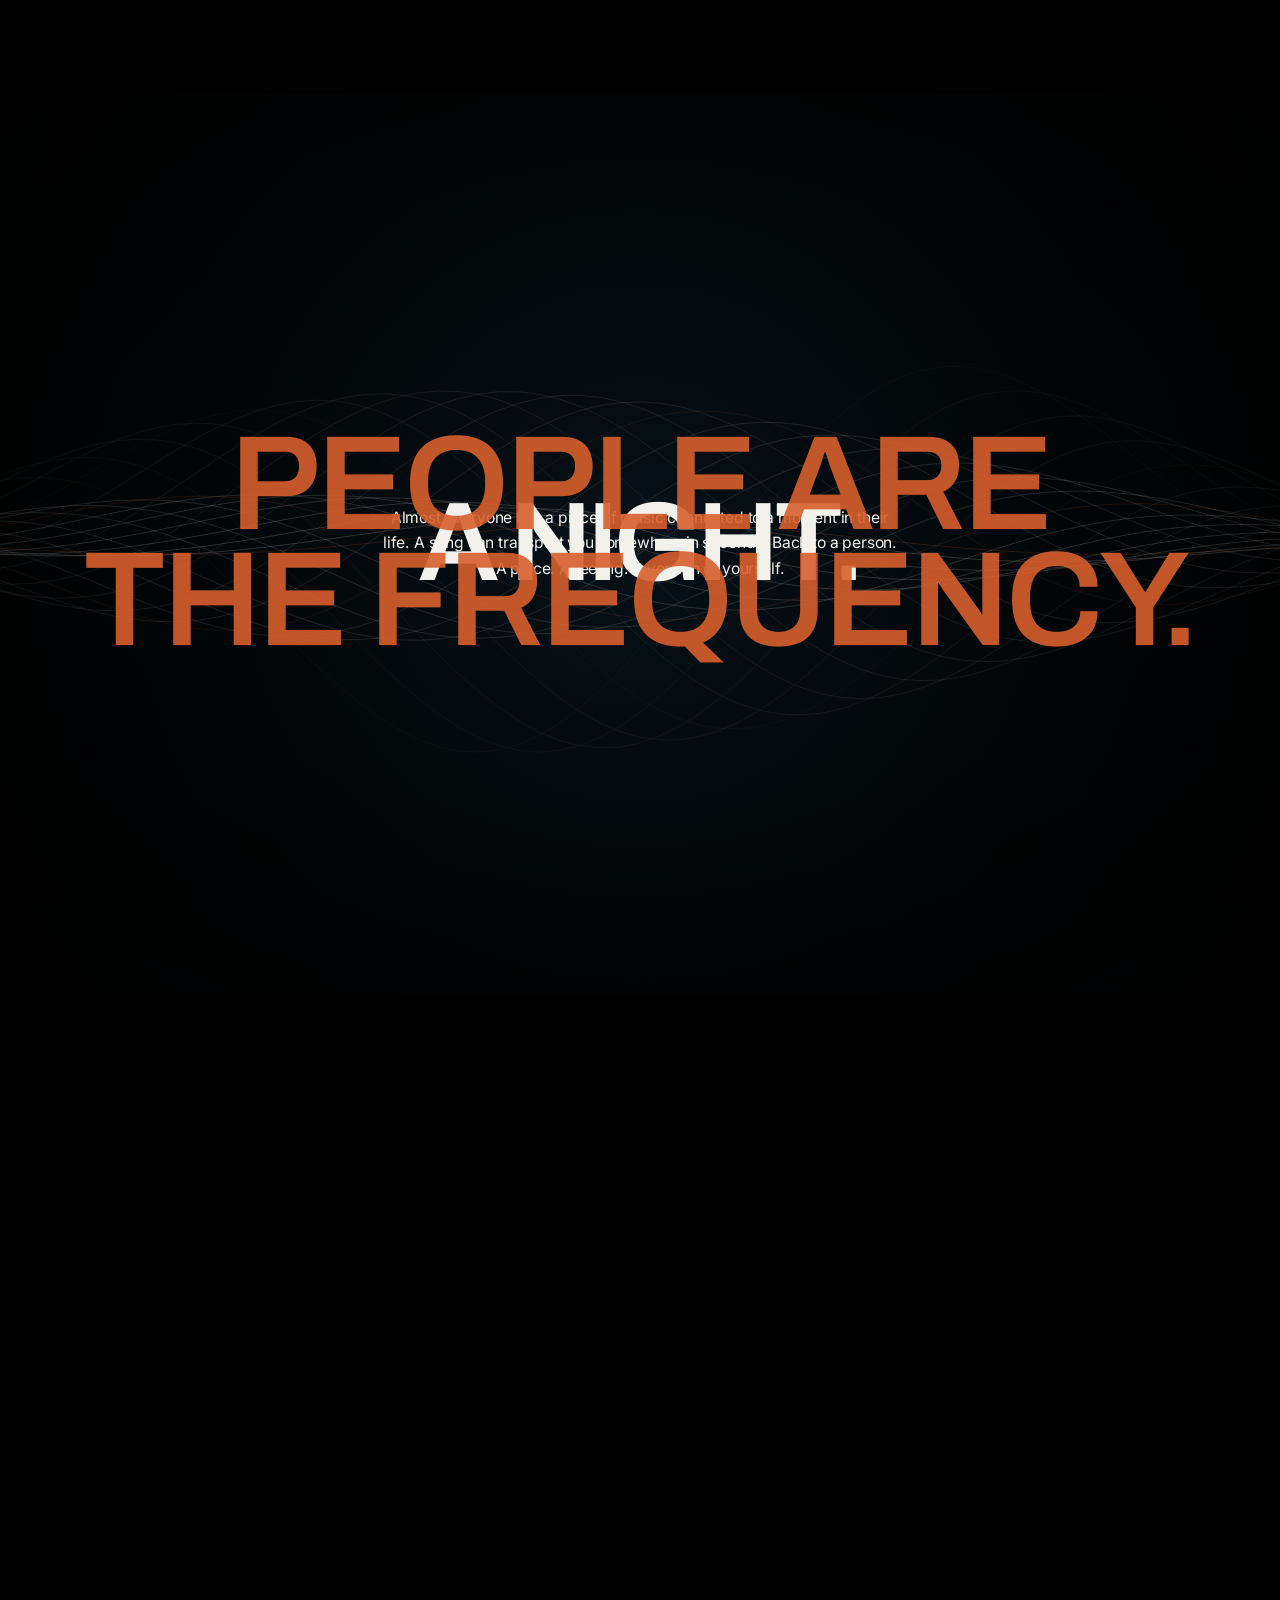
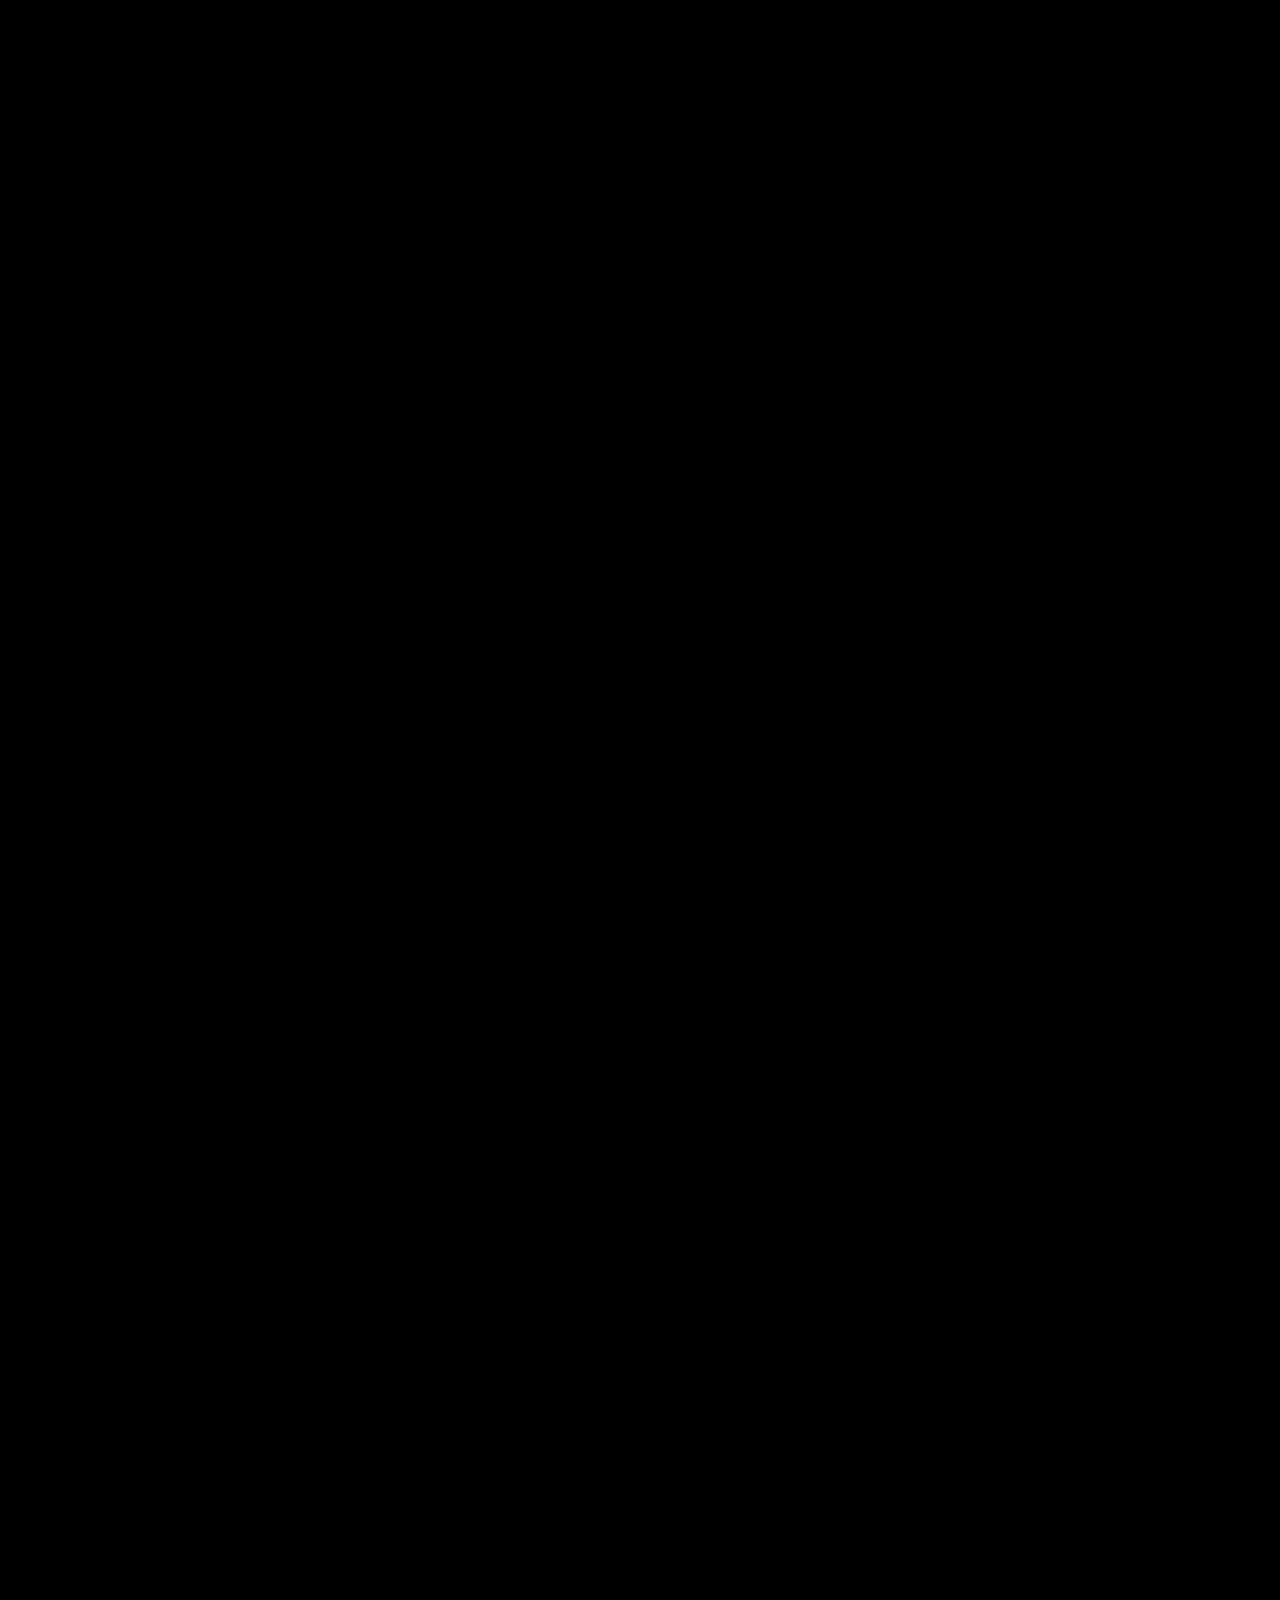
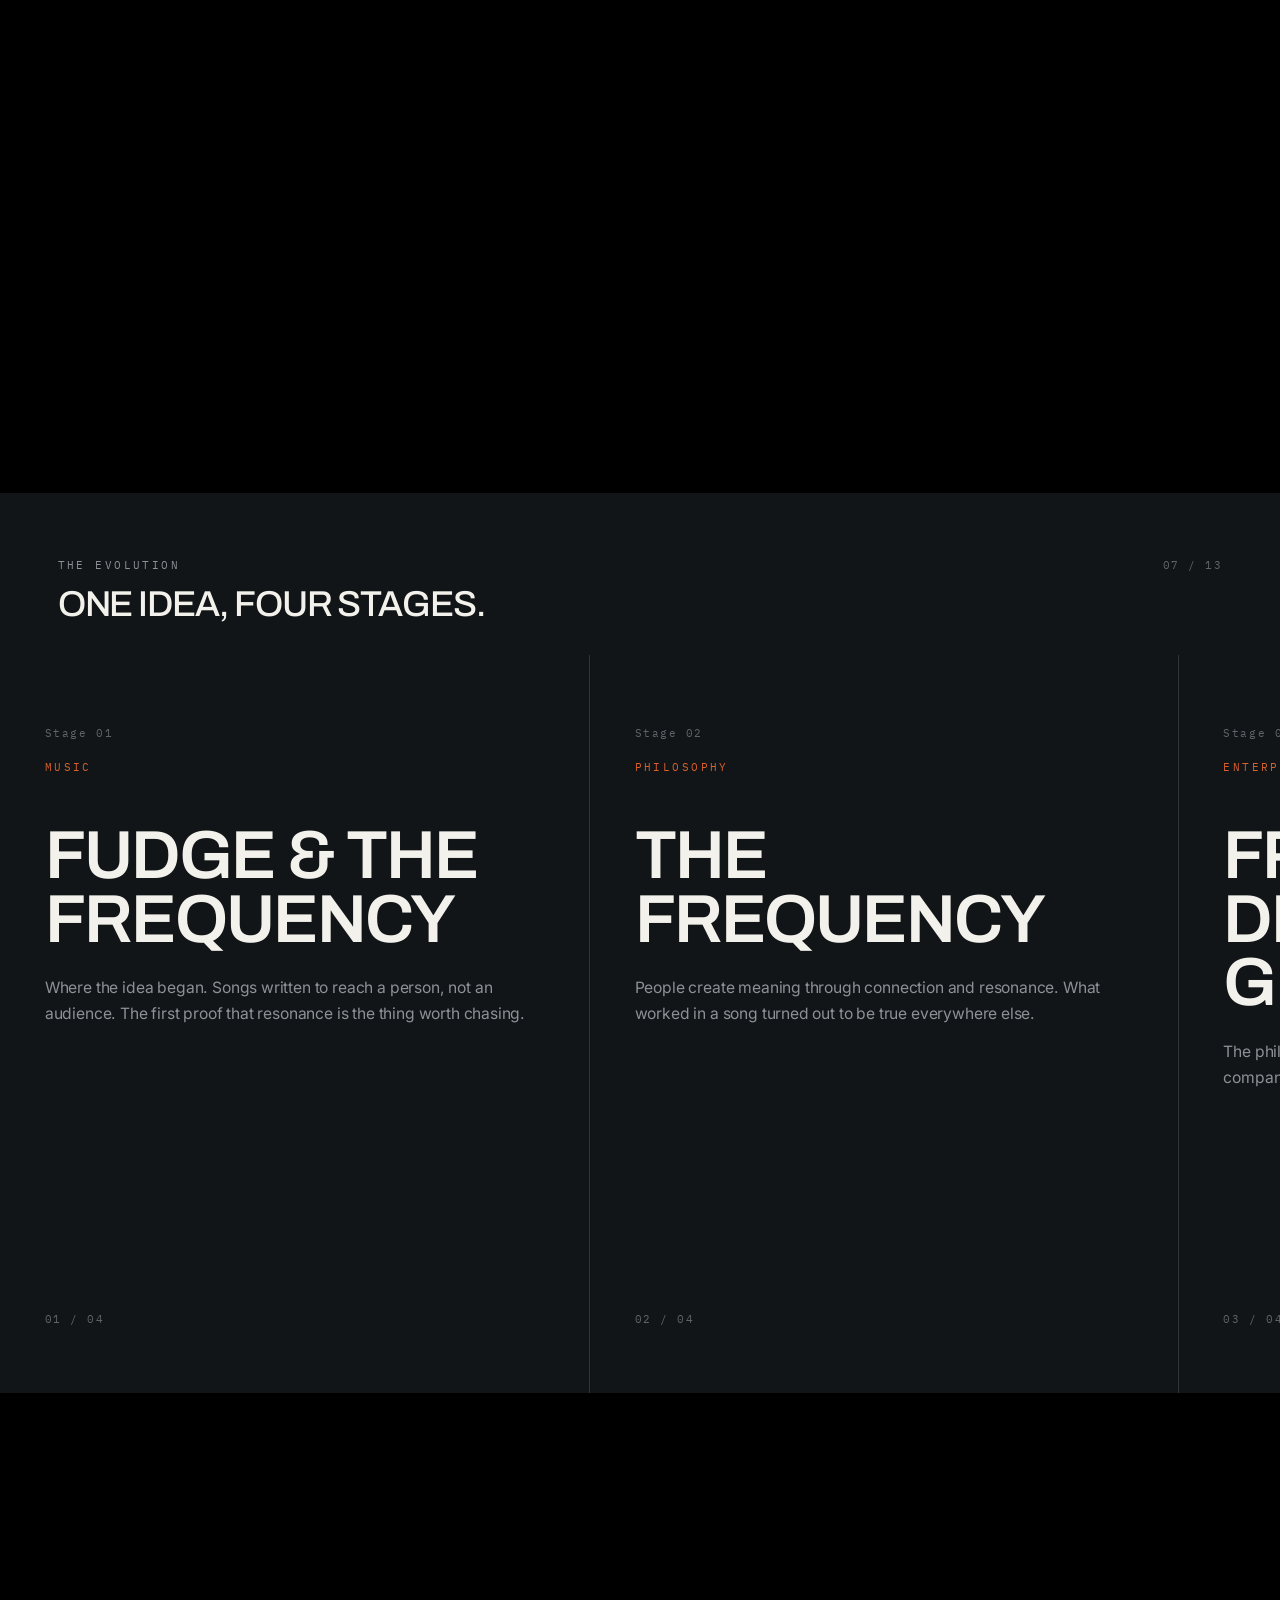
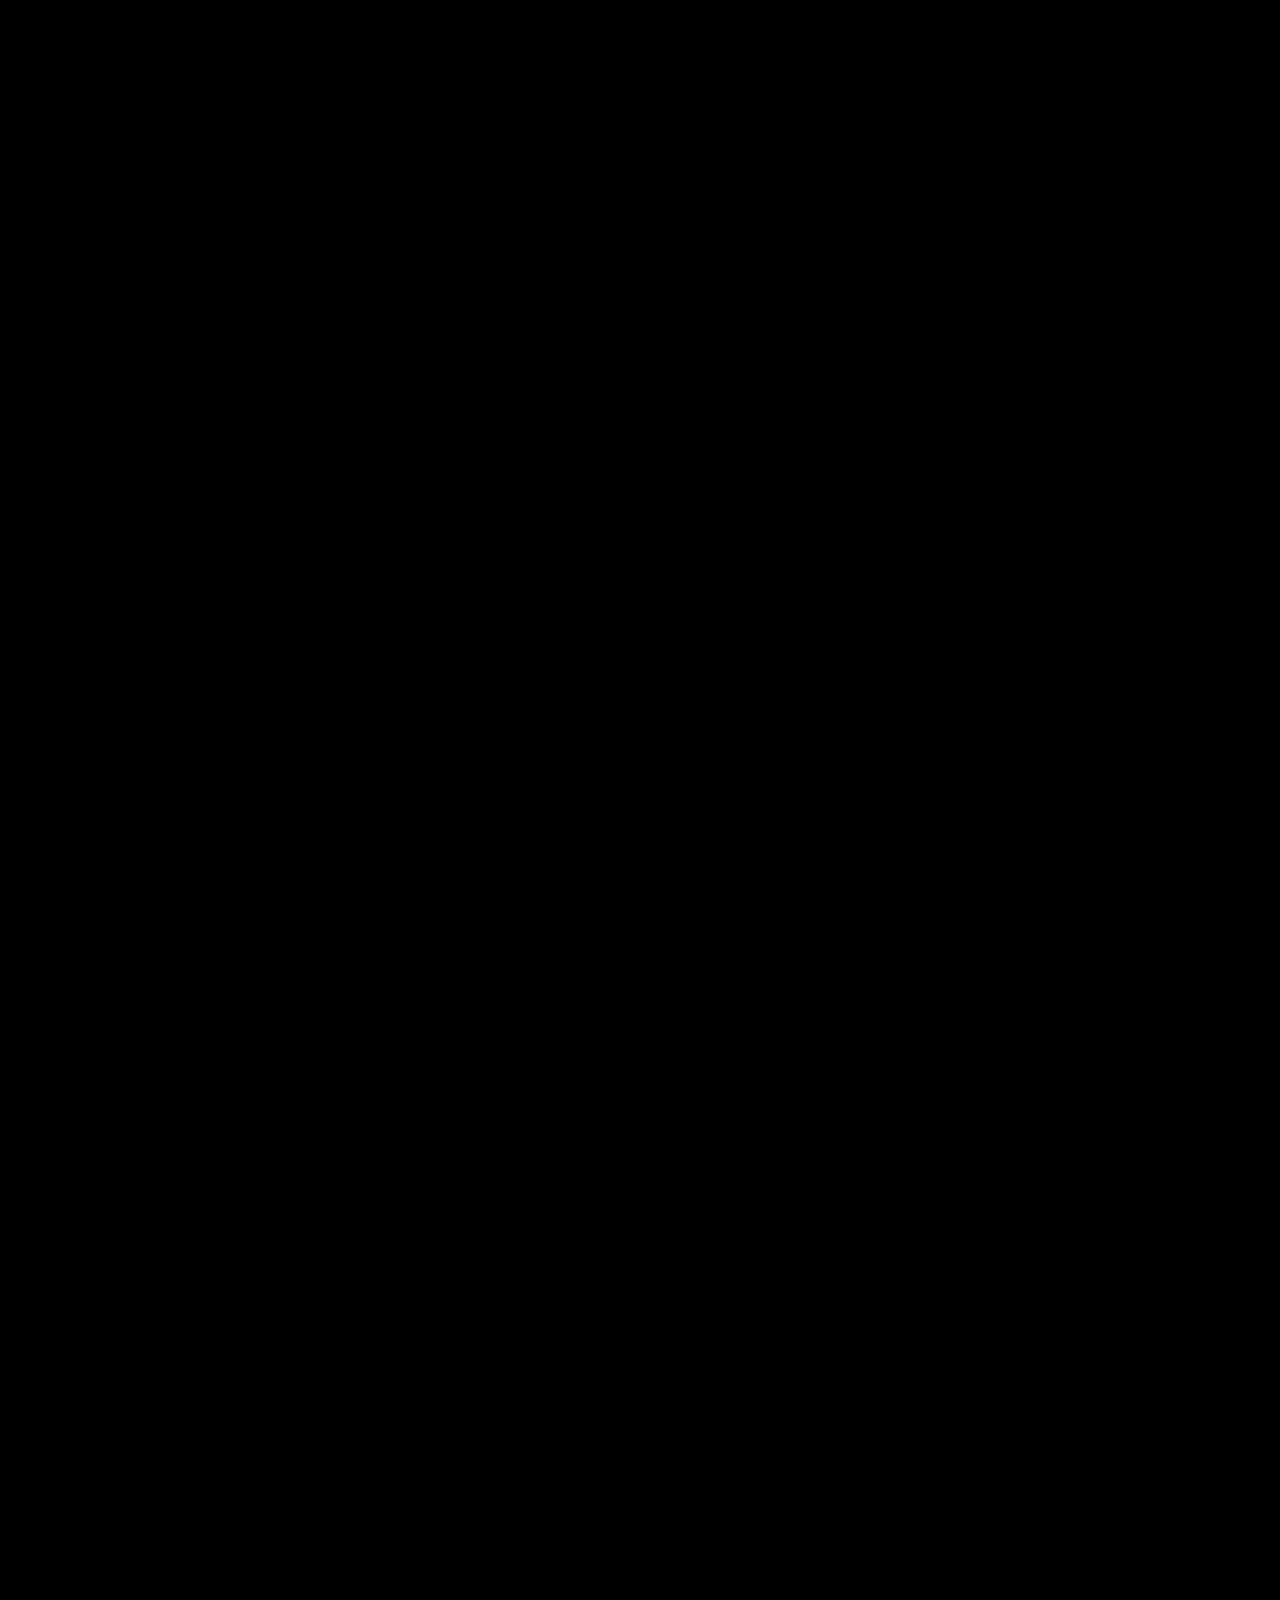
==== commit d8b570dd: "Add a scroll-scrubbed background film to Section 05, The Origin Wires up the second clip the same wa" ====
--- a/index.html
+++ b/index.html
@@ -348,10 +348,20 @@
   <div class="scene__stage letterbox" style="background:#000">
 
     <div class="layer layer--media">
-      <div class="stage-media" data-range="0.30 1" data-anim="zoom-out" style="--from:1.30;--to:1.02">
-        <img src="assets/images/music-stage.svg"
-             alt="Two hard amber stage beams cutting down through darkness onto a crowd in silhouette."
-             loading="lazy" decoding="async" width="1920" height="1200">
+      <!-- Scroll-scrubbed like the hero: the film's own macro-to-wide
+           pull-back (a close detail on the hat, opening out to the
+           full figure) now carries the reveal that used to be a CSS
+           zoom over a static plate. Landscape only — this section is
+           full-bleed cover at every width, same as most of the site;
+           it doesn't need the hero's dedicated 9:16 crop. -->
+      <div class="stage-media" data-range="0.30 1" data-anim="zoom-out" style="--from:1.30;--to:1.02;background-image:url(assets/images/origin-poster.jpg)">
+        <video data-scrub-video
+               preload="none" muted playsinline disablepictureinpicture
+               poster="assets/images/origin-poster.jpg"
+               data-poster-landscape="assets/images/origin-poster.jpg"
+               data-film-base="assets/videos/origin-film"
+               width="1280" height="720"
+               aria-label="Fudge Jarcheh in a wide-brim peace-sign hat, the camera pulling back from a close detail on the hat brim to reveal him standing full-figure, hands open, lit deep blue with a warm amber rim."></video>
       </div>
       <div class="stage-media" aria-hidden="true" data-range="0.28 0.52" data-anim="fade-in" style="background:linear-gradient(to top,rgba(0,0,0,.85),transparent 60%)"></div>
     </div>
--- a/css/cinema.css
+++ b/css/cinema.css
@@ -204,6 +204,13 @@
 .stage-media {
   position: absolute; inset: -6%;      /* bleed so parallax never shows an edge */
   width: 112%; height: 112%;
+  background-color: var(--ink);
+  /* No-op unless a background-image is set (the scrub-video poster
+     trick — see engine.js resolvePoster): a frame painted here shows
+     through before the video's first byte arrives, and stays if it
+     never loads at all. */
+  background-size: cover;
+  background-position: 50% 50%;
 }
 .stage-media > img,
 .stage-media > video,
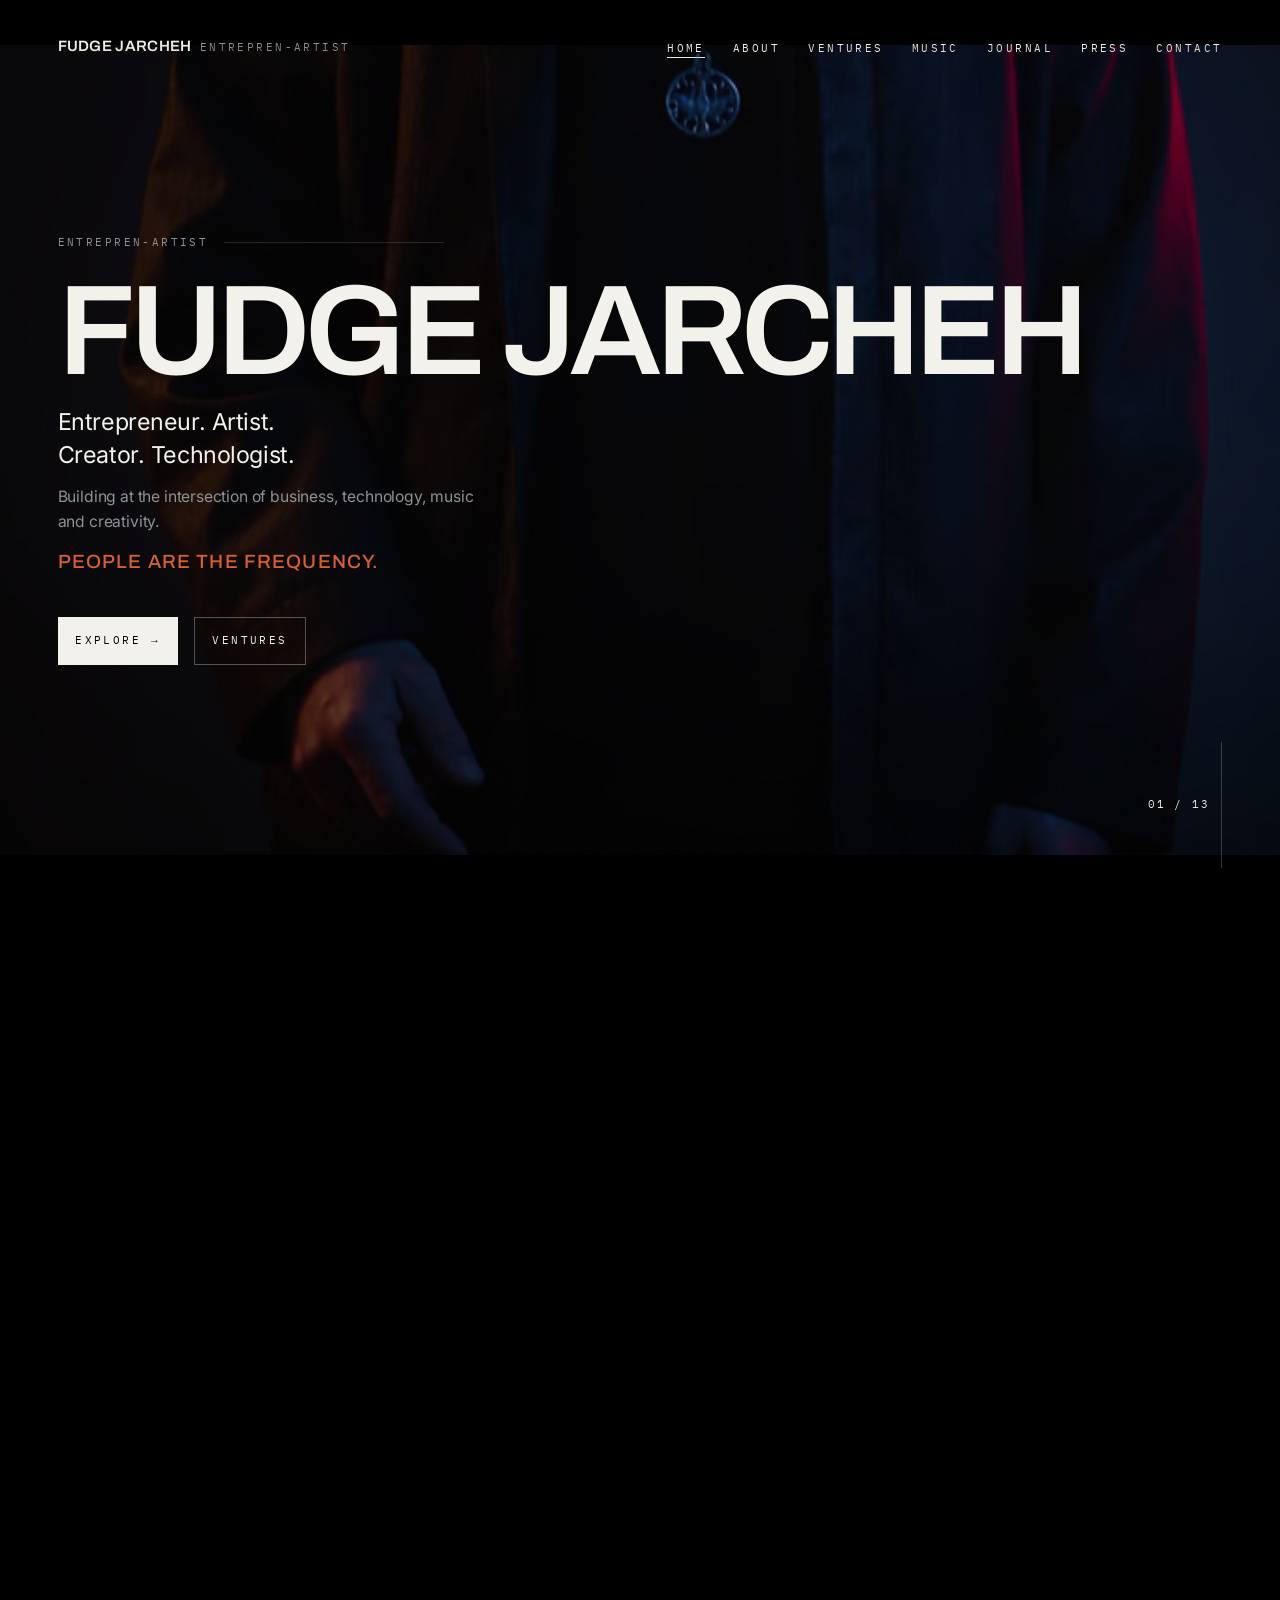
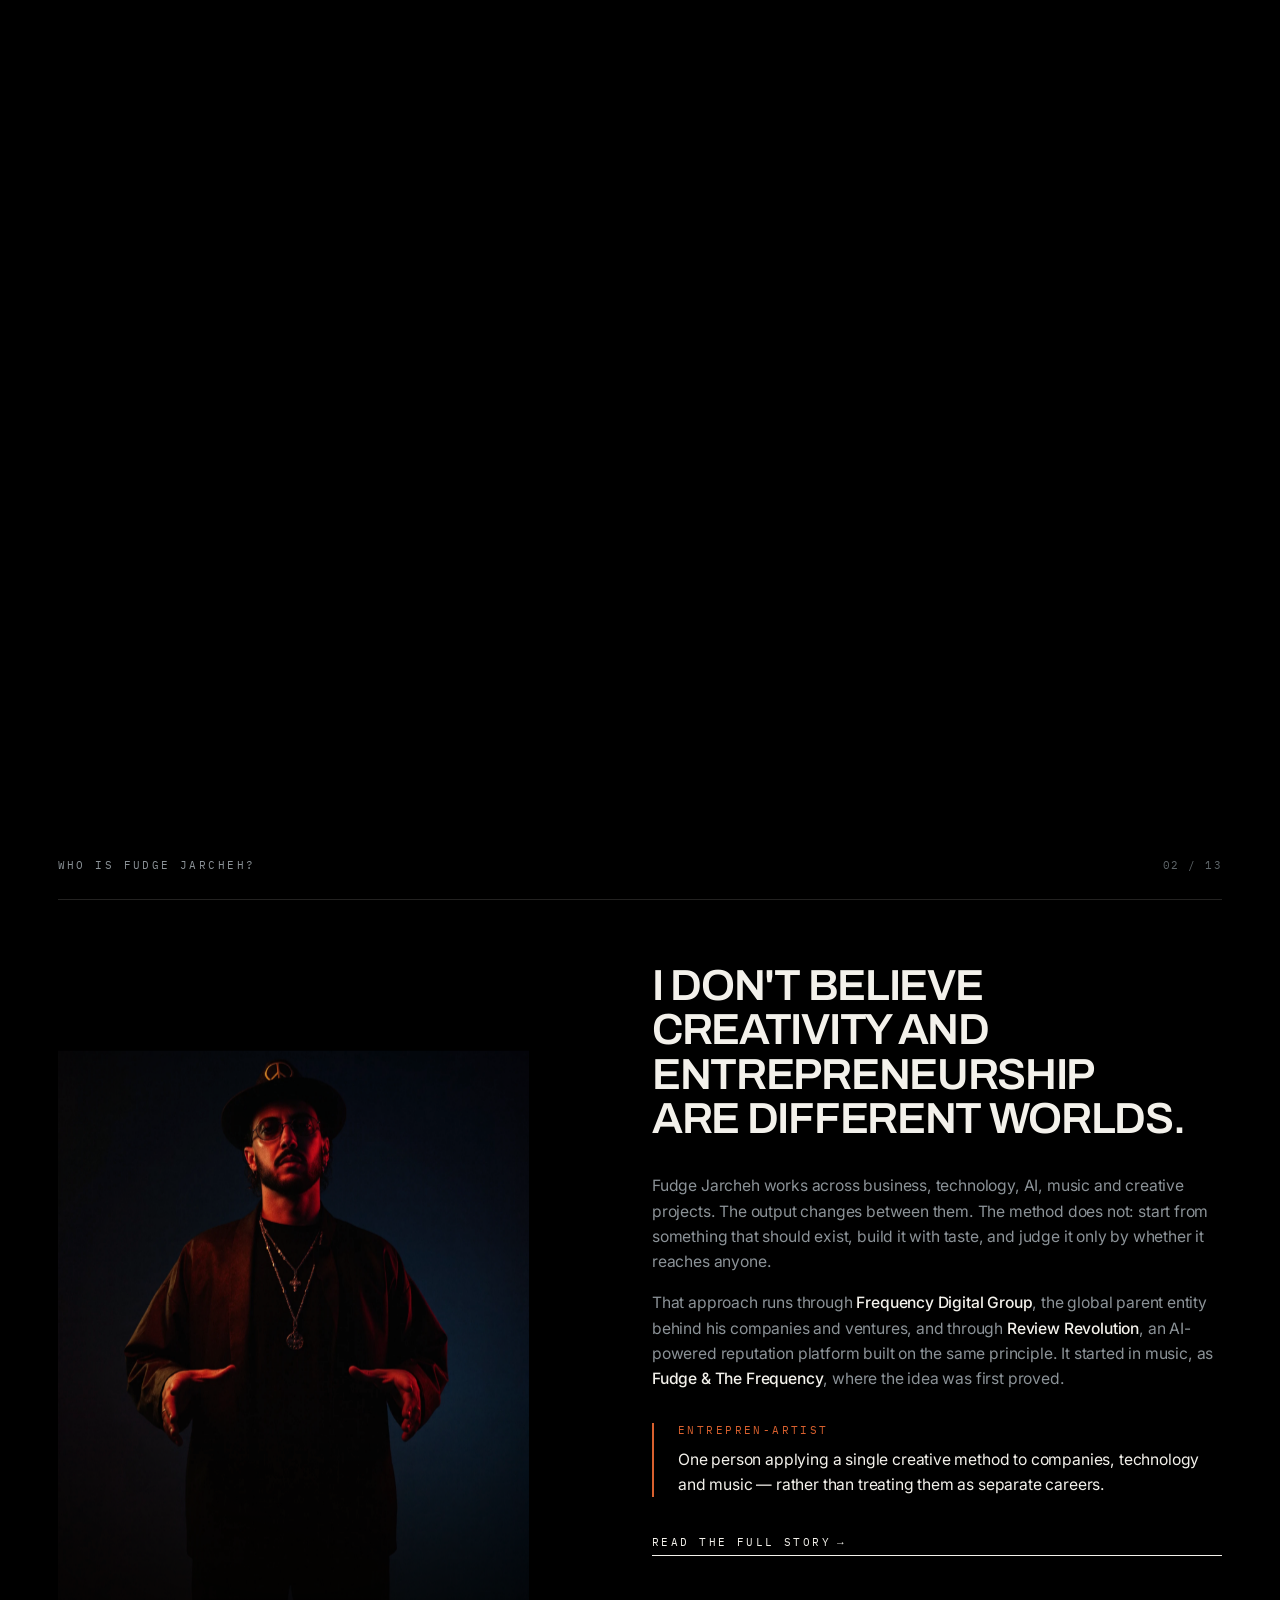
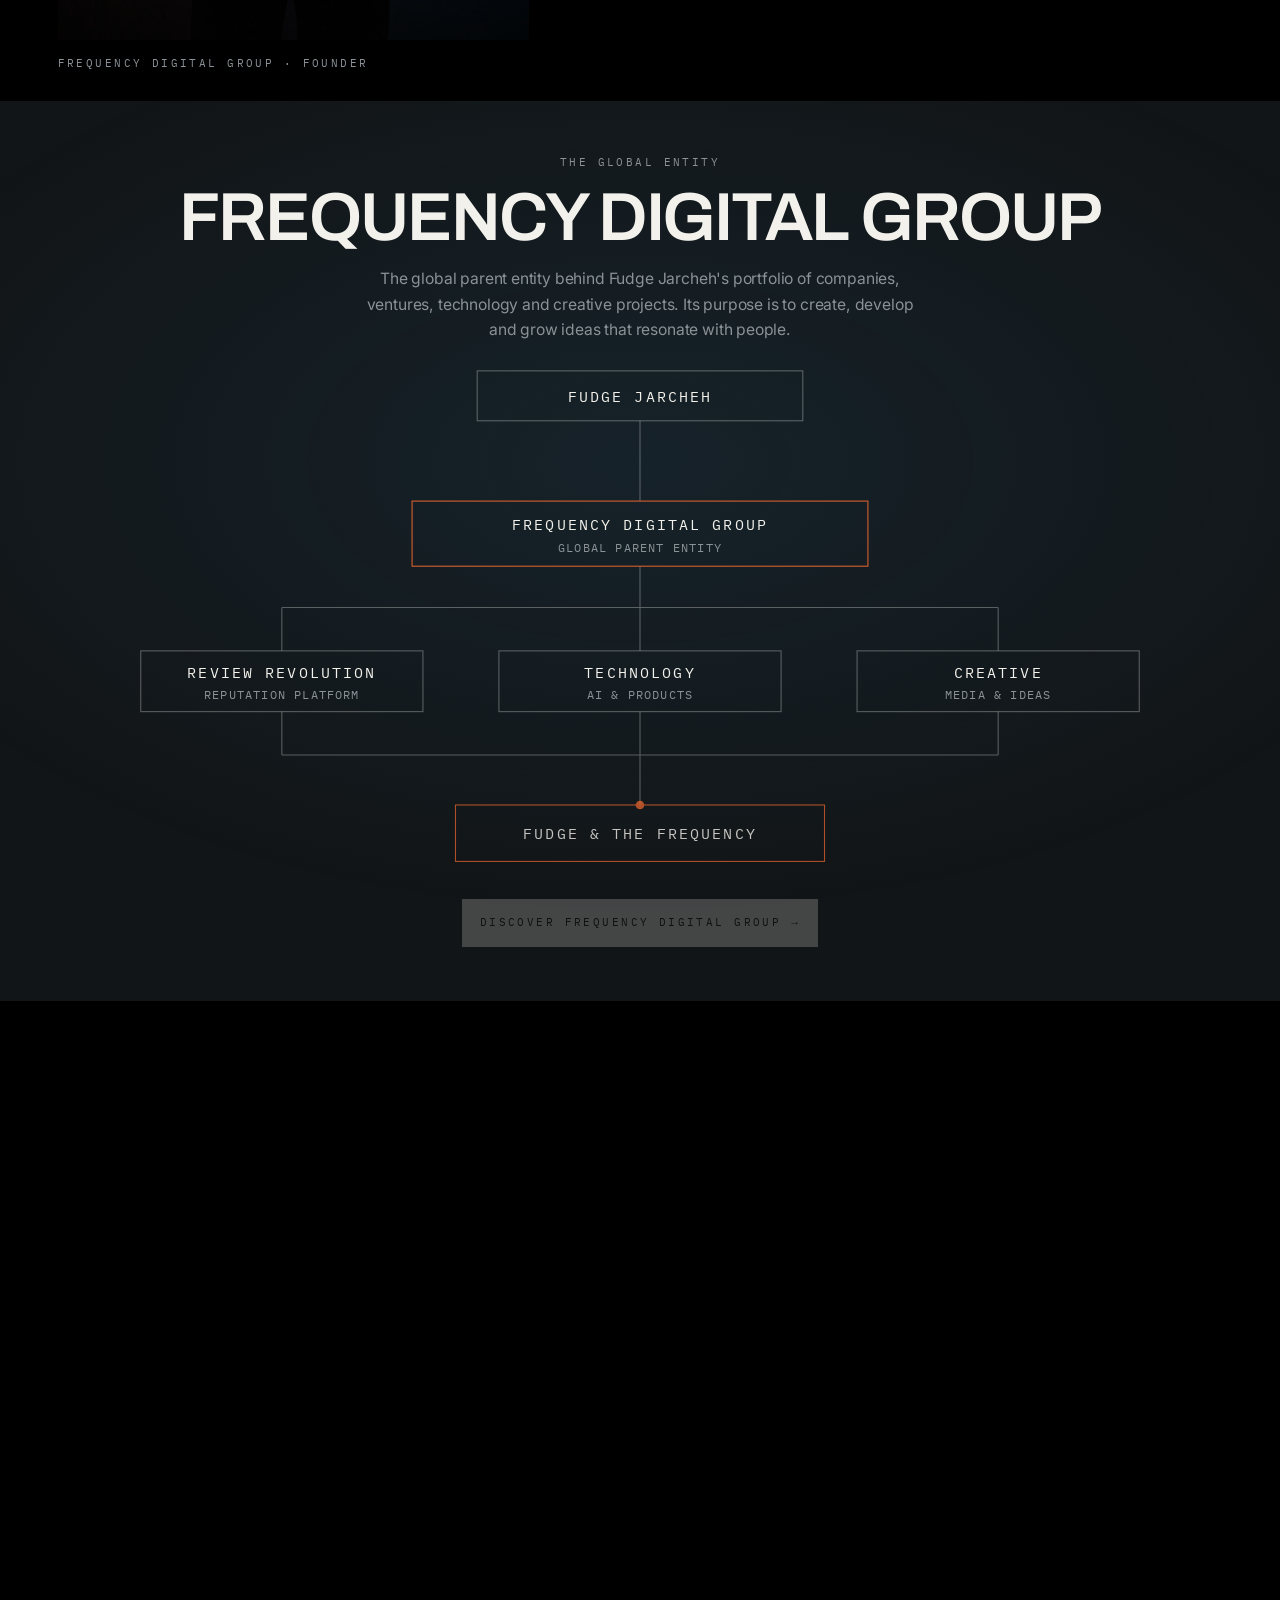
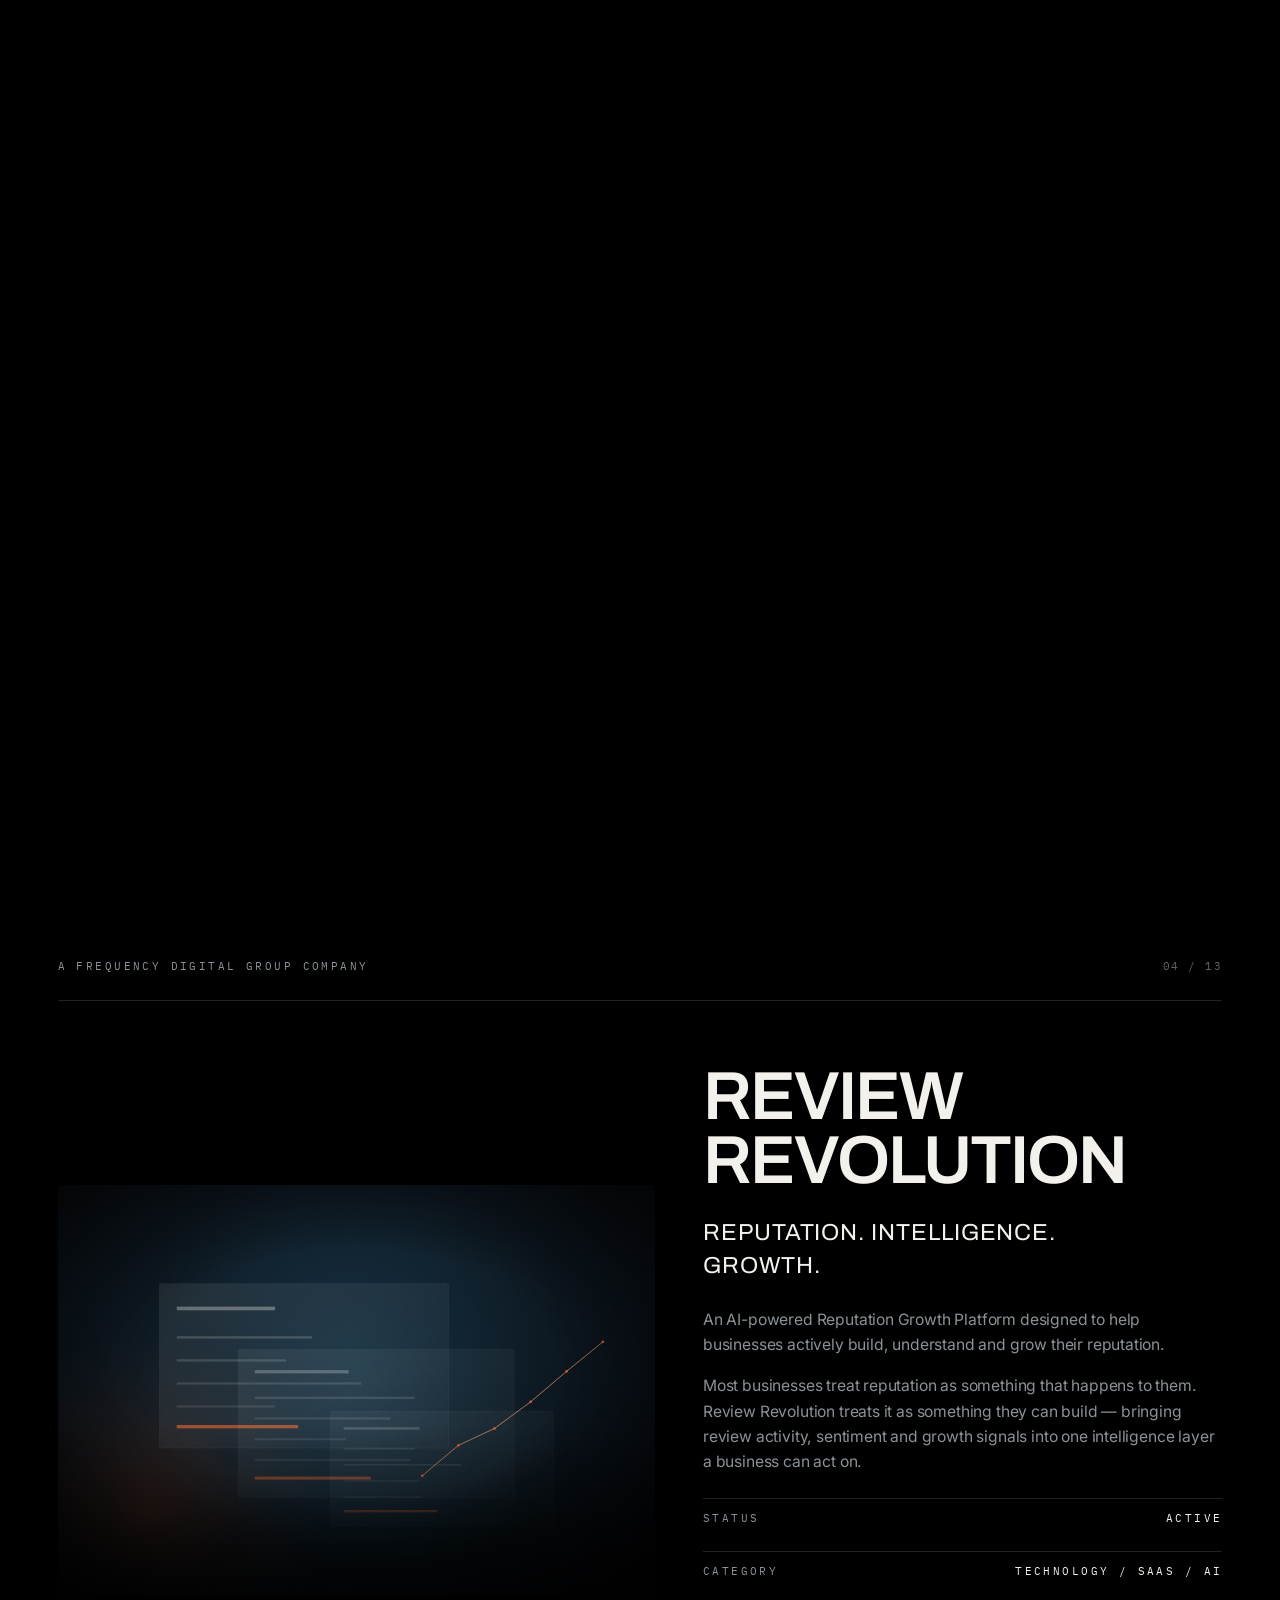
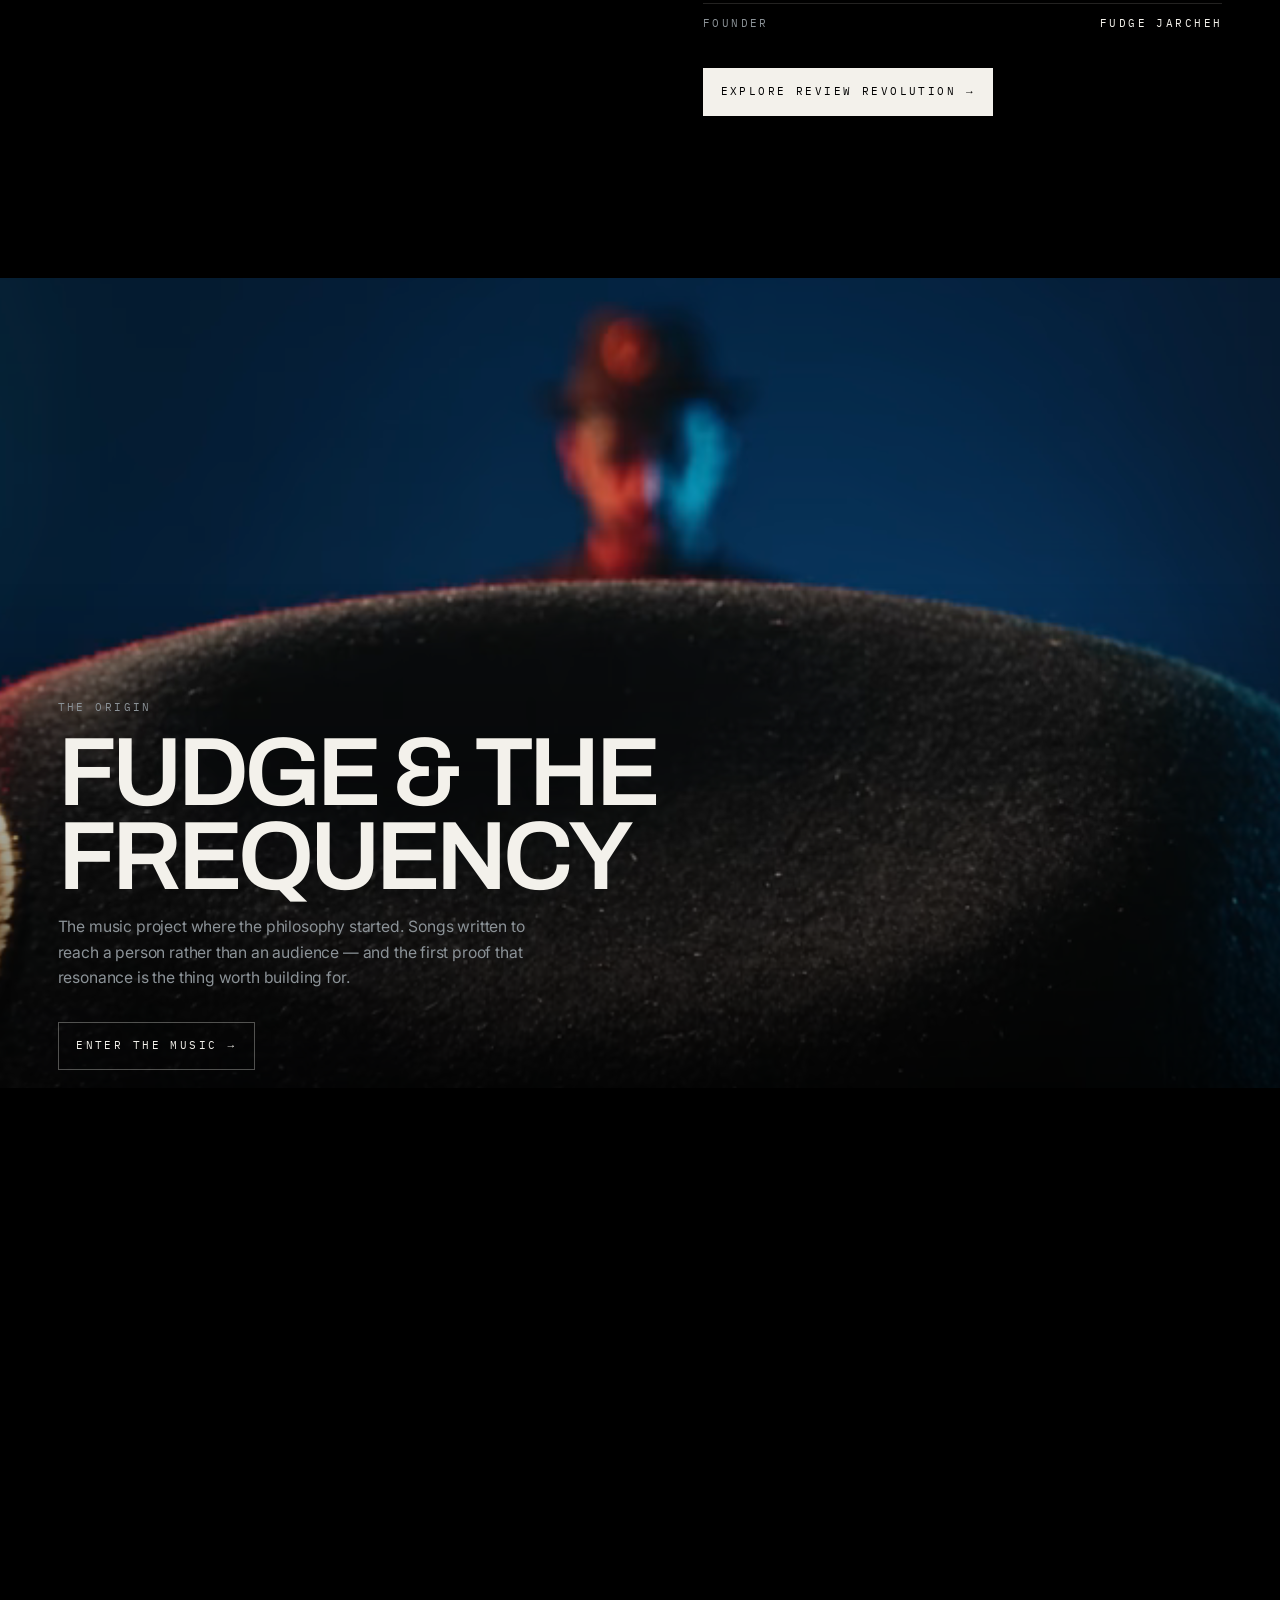
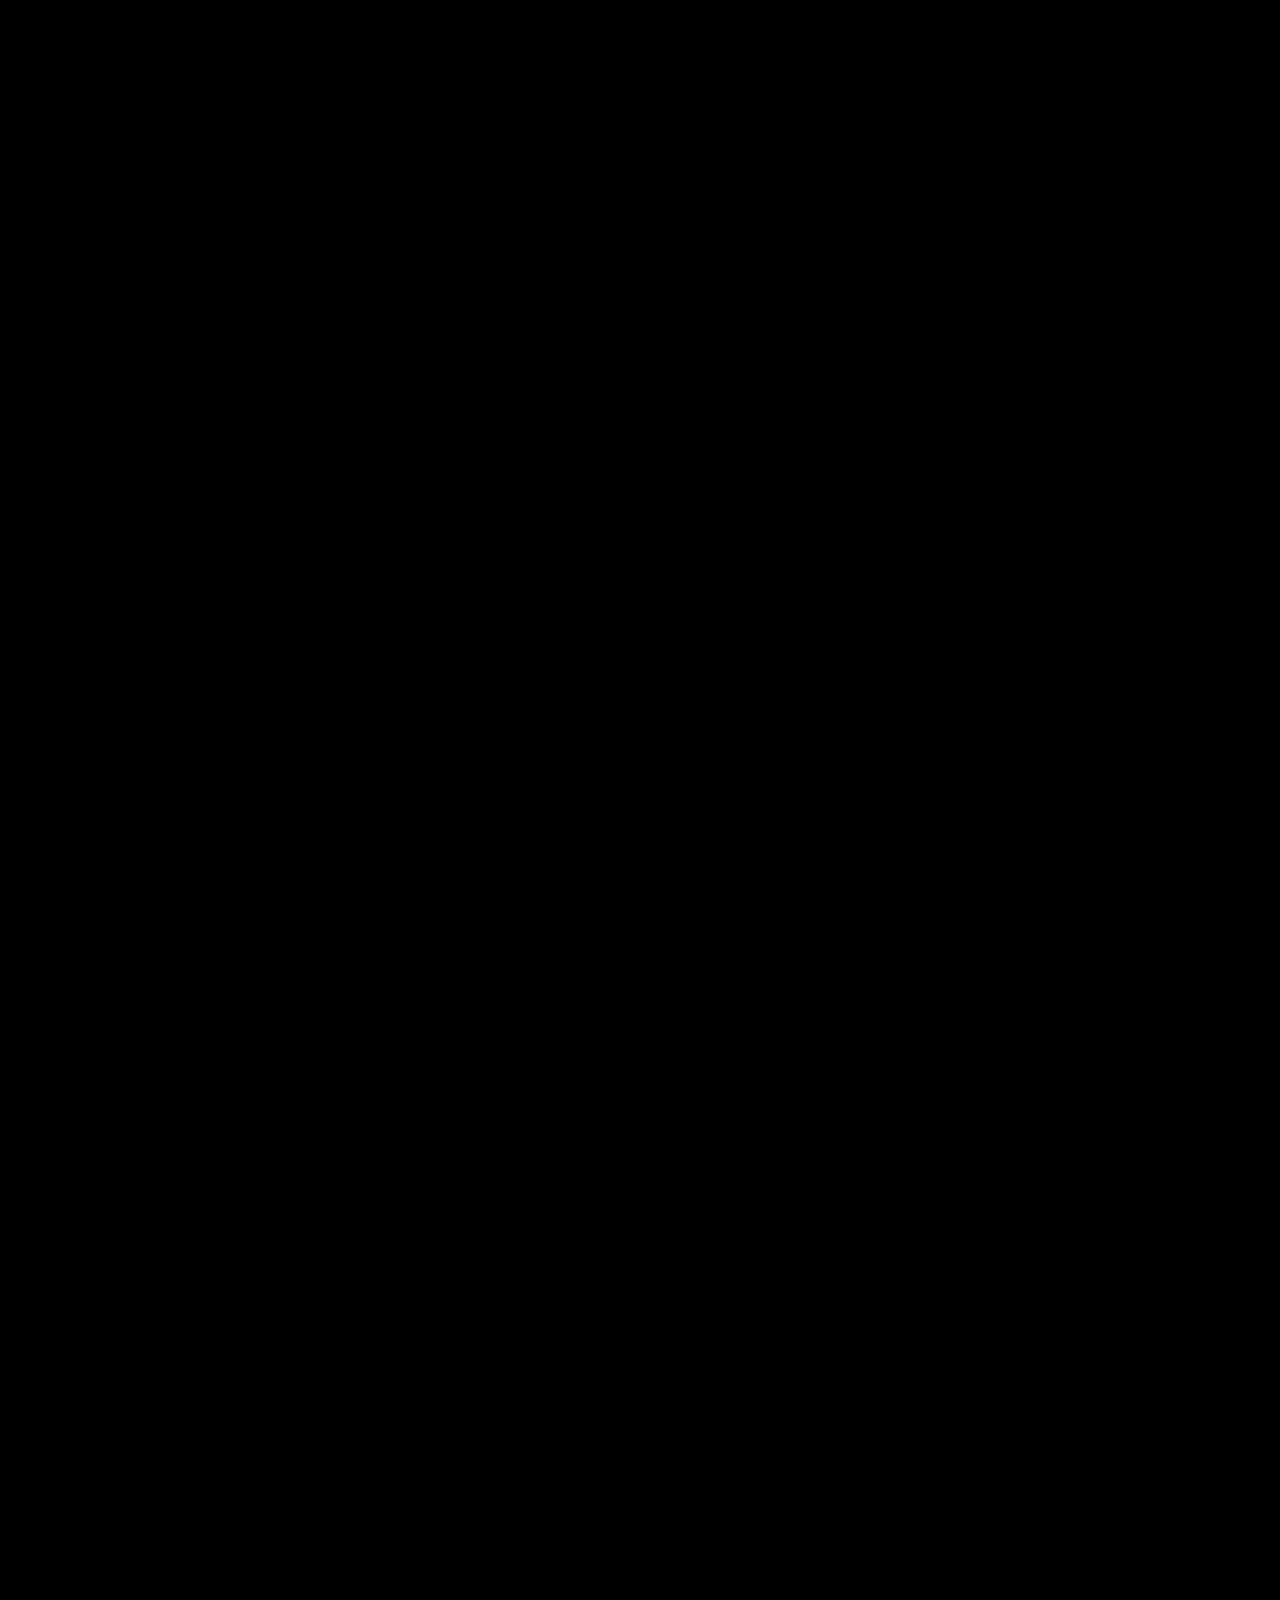
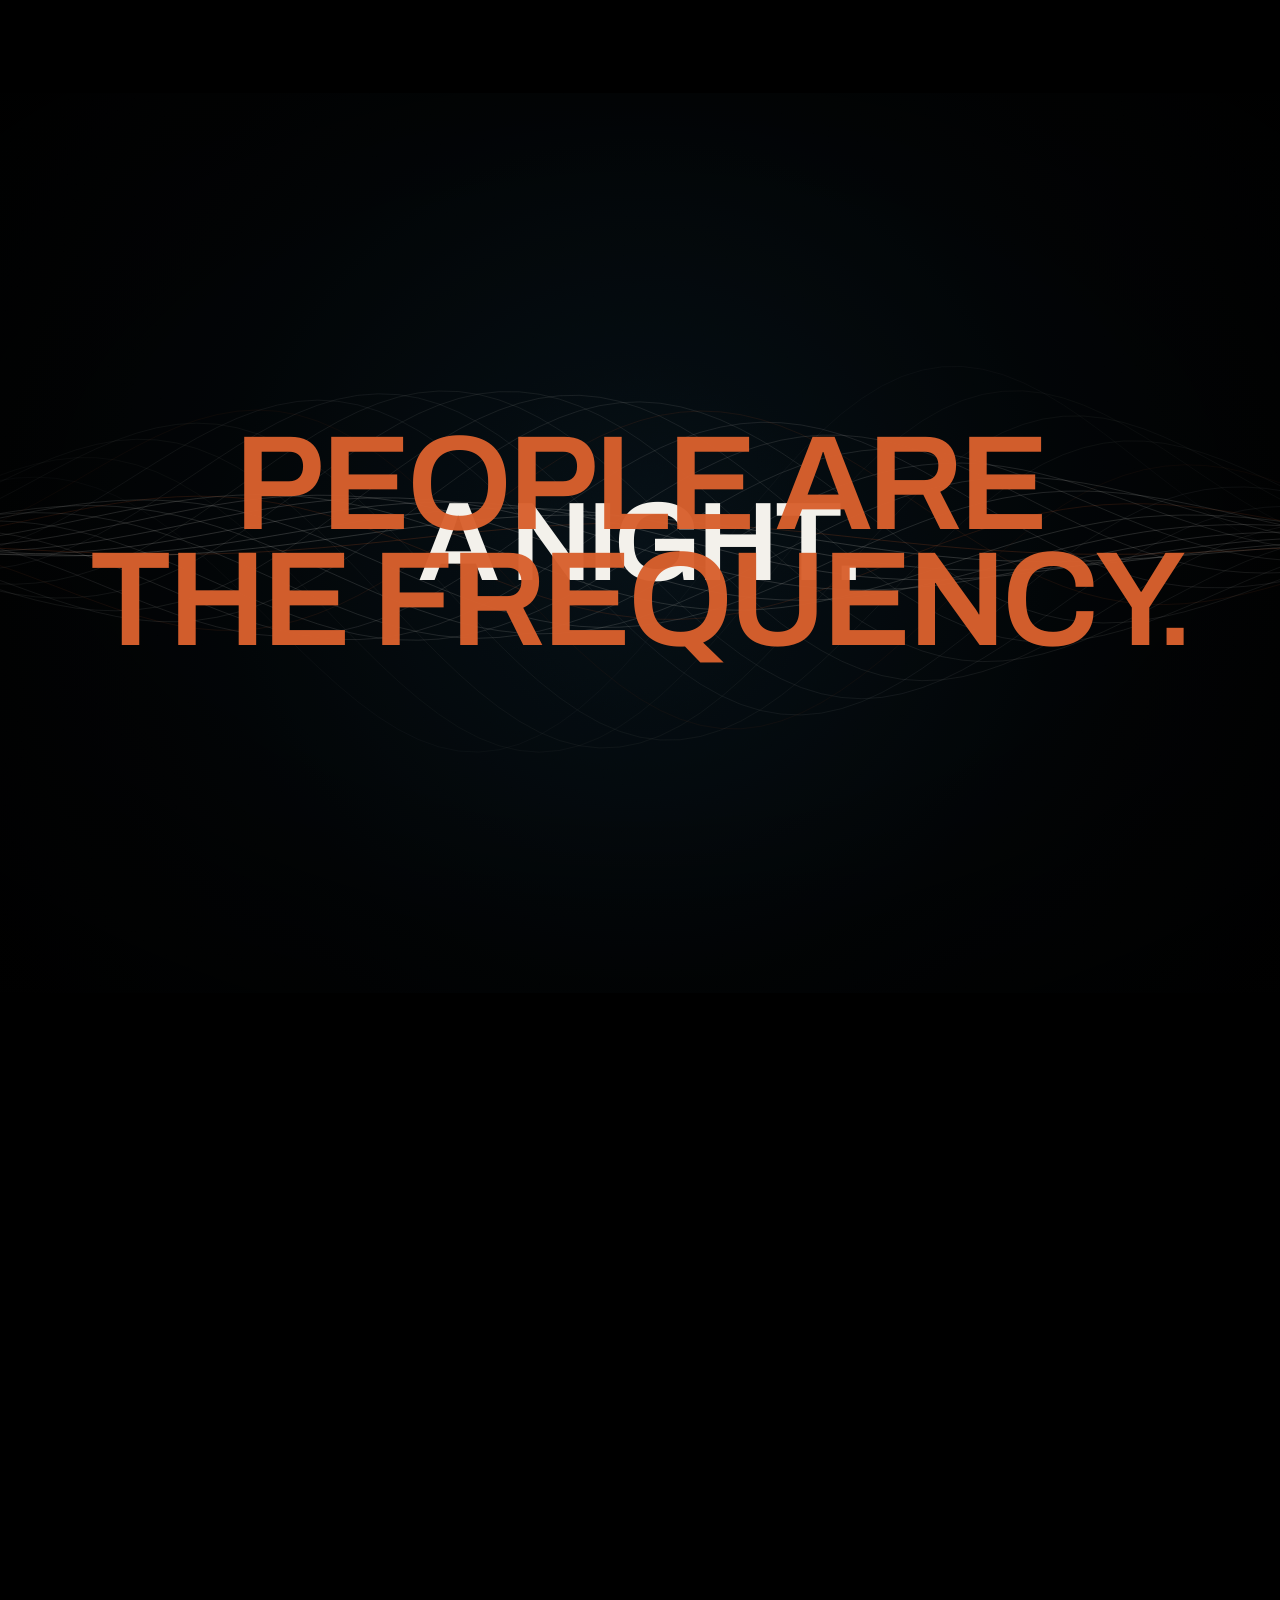
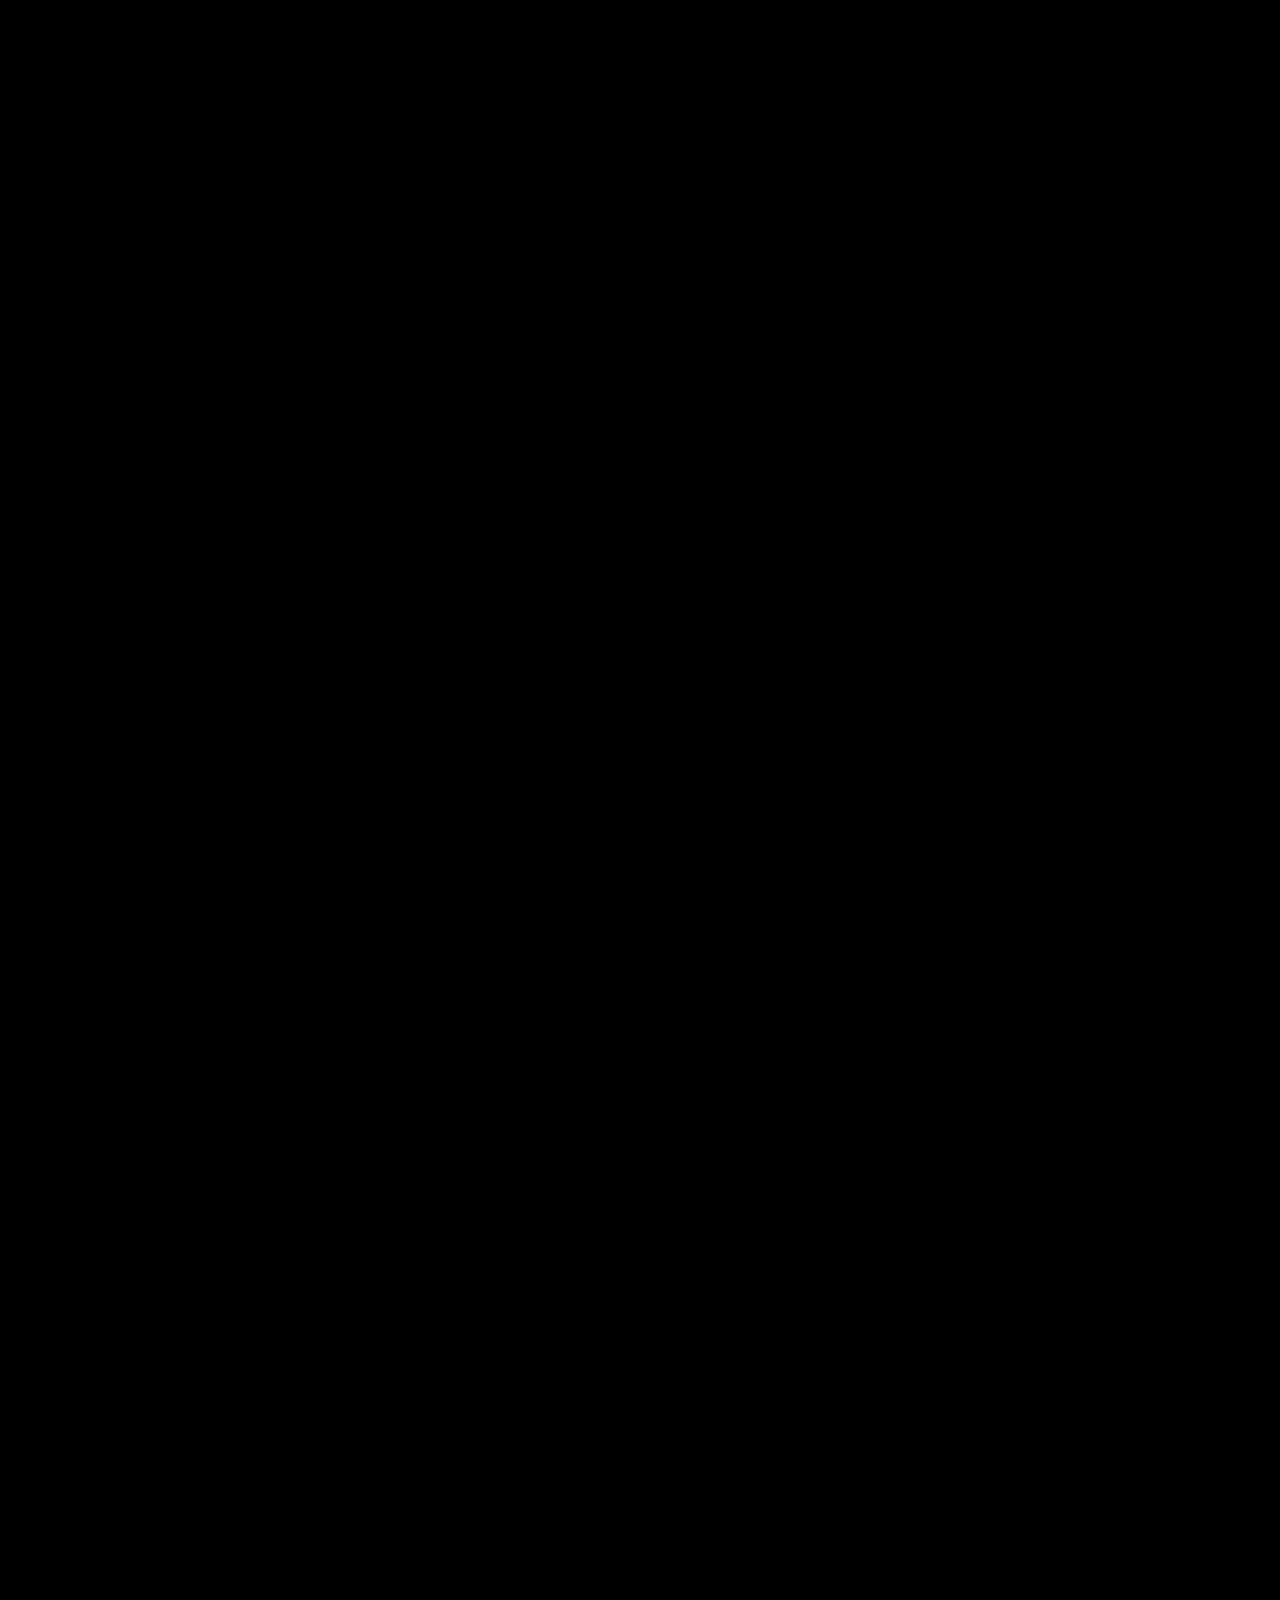
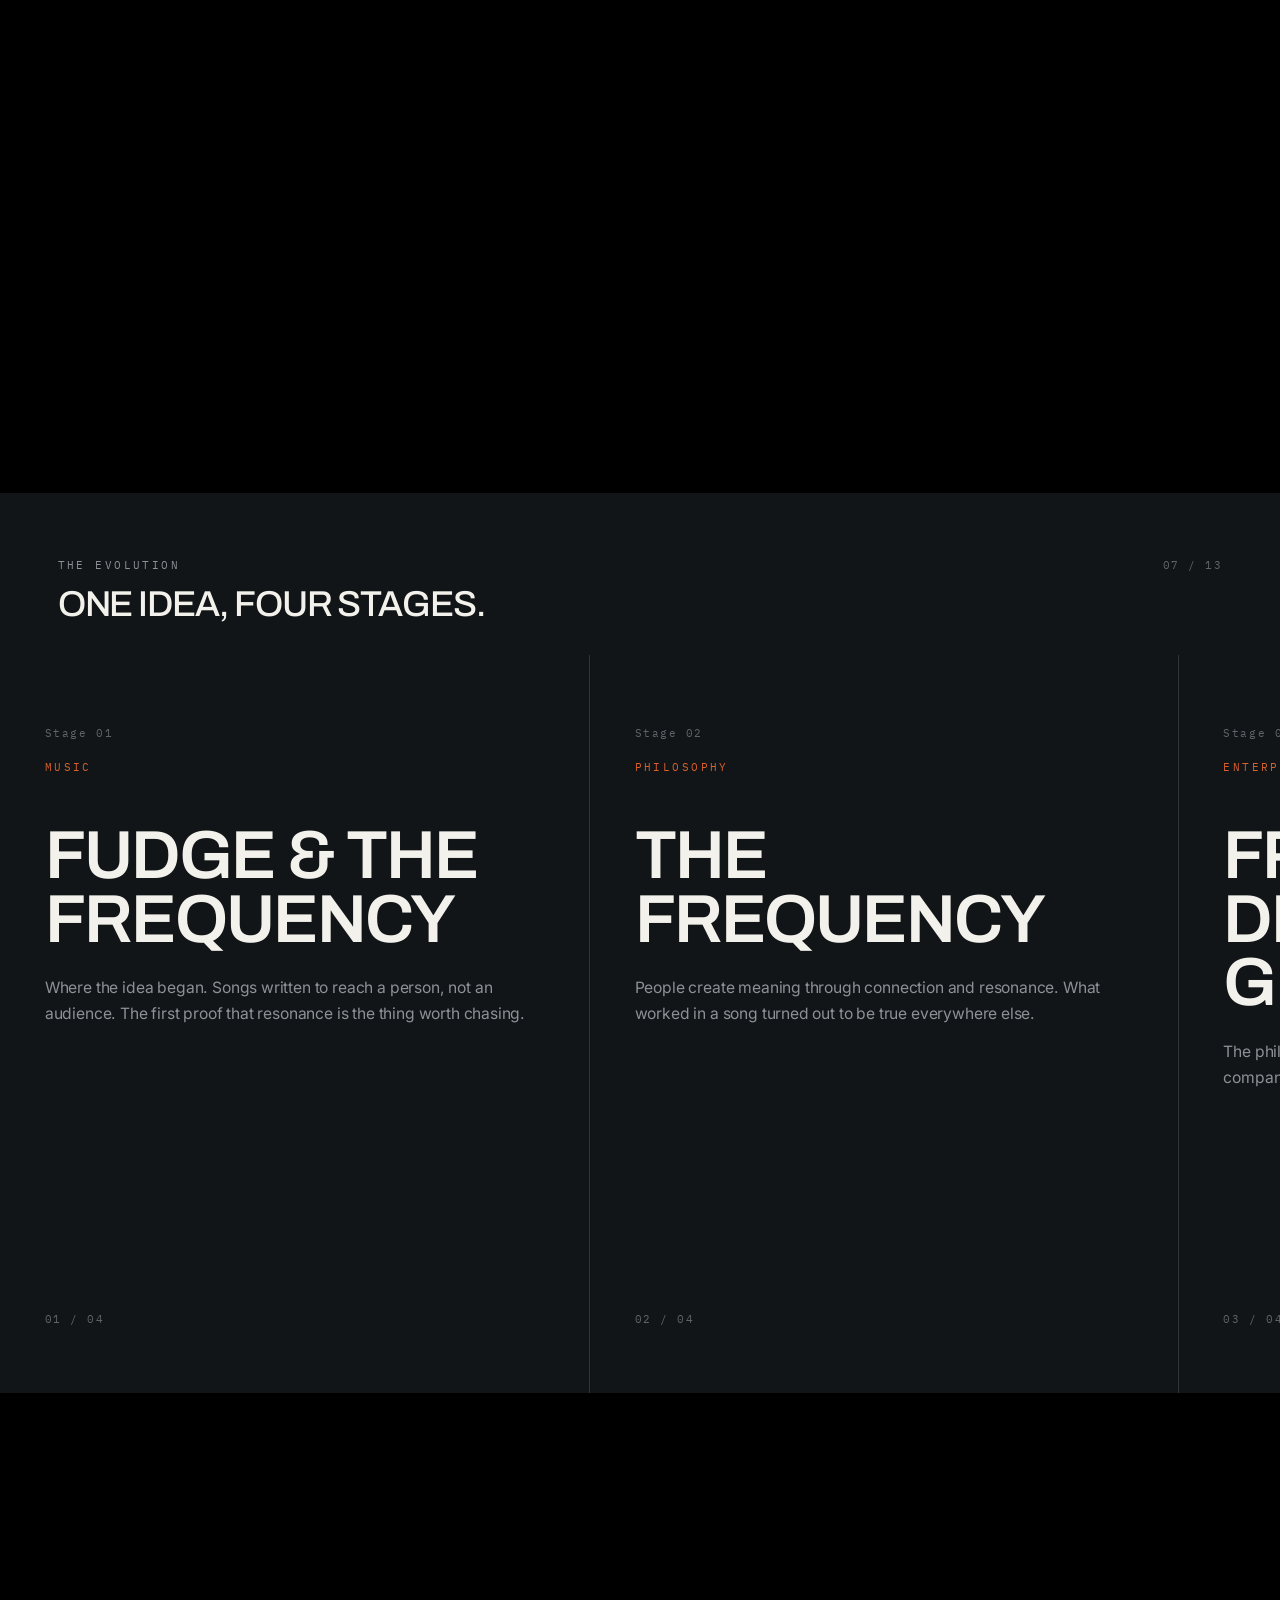
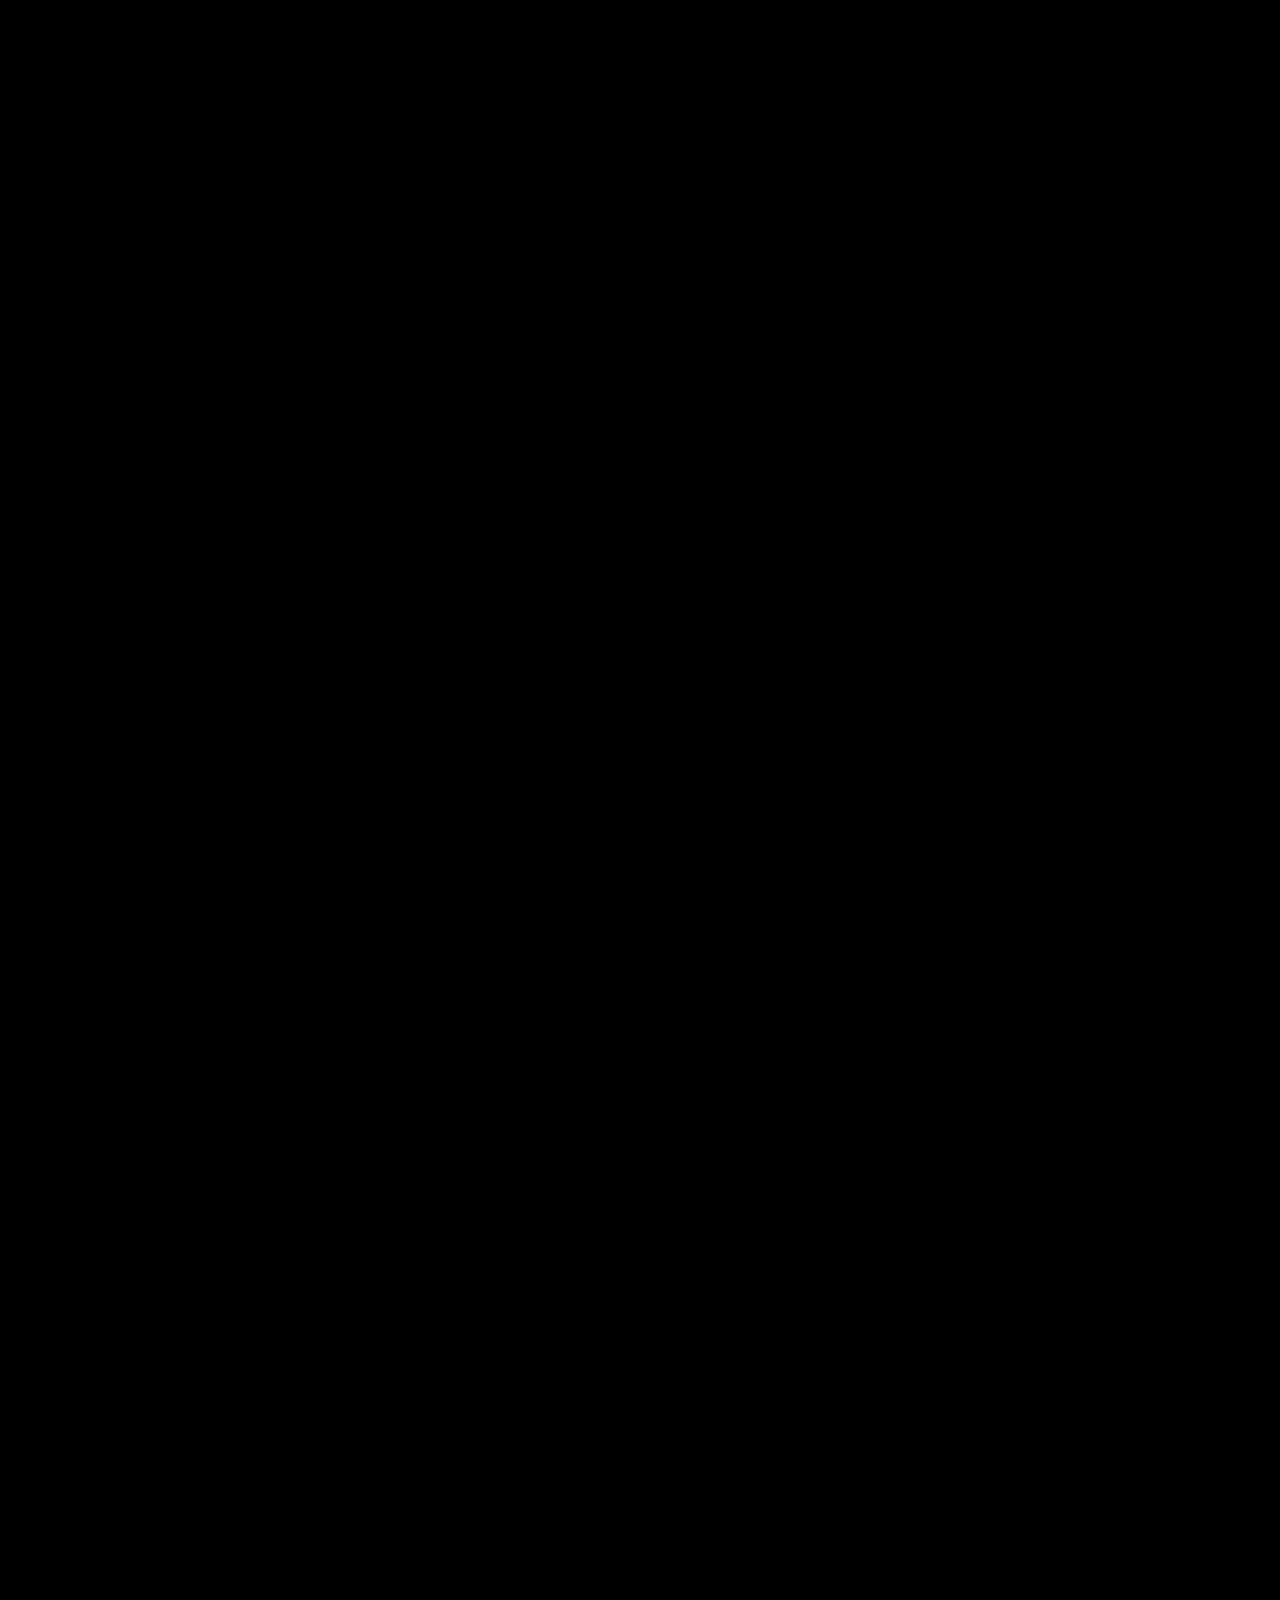
==== commit 7d82d3bc: "Replace the Section 02 editorial portrait with a real photograph Swaps the abstract editorial-stage." ====
--- a/index.html
+++ b/index.html
@@ -175,9 +175,9 @@
     <div class="grid intro__grid">
       <figure class="intro__portrait" data-parallax="0.08">
         <div class="plate plate--vignette grade" data-reveal="mask">
-          <img src="assets/images/editorial-stage.svg"
-               alt="Editorial portrait plate: cool studio light falling across a dark set, with a warm rim light at the edge."
-               loading="lazy" decoding="async" width="1600" height="2000">
+          <img src="assets/images/editorial-stage.webp"
+               alt="Fudge Jarcheh in a wide-brim peace-sign hat and round glasses, hands open in front of him, lit with a warm amber rim on one side and a cool deep-blue ambient behind."
+               loading="lazy" decoding="async" width="1500" height="2000">
         </div>
         <figcaption class="t-meta" style="margin-top:var(--s-4)">Frequency Digital Group &middot; Founder</figcaption>
       </figure>
--- a/css/tokens.css
+++ b/css/tokens.css
@@ -46,7 +46,7 @@
   --font-mono:    "IBM Plex Mono", ui-monospace, SFMono-Regular, Menlo, monospace;
 
   /* Fluid scale — display is deliberately oversized */
-  --t-mega:    clamp(3.4rem, 15.5vw, 15rem);
+  --t-mega:    clamp(3.4rem, 10vw, 8.375rem);   /* ceiling = 134px */
   --t-display: clamp(2.75rem, 10.5vw, 9.5rem);
   --t-h1:      clamp(2.4rem, 7.6vw, 6.75rem);
   --t-h2:      clamp(1.9rem, 5.4vw, 4.25rem);
--- a/css/base.css
+++ b/css/base.css
@@ -591,7 +591,13 @@
 
 .pagehead {
   position: relative;
-  min-height: clamp(58vh, 74svh, 90vh);
+  /* Full-screen, matching the homepage hero's .scene__stage: an
+     svh floor that works before JS runs, then the stable
+     JS-measured unit (engine.js sets --vh) so mobile browser
+     chrome showing/hiding doesn't resize the section underneath
+     the visitor mid-scroll. */
+  min-height: 100svh;
+  min-height: calc(100 * var(--vh));
   display: flex; align-items: flex-end;
   padding-bottom: var(--s-8);
   overflow: hidden;
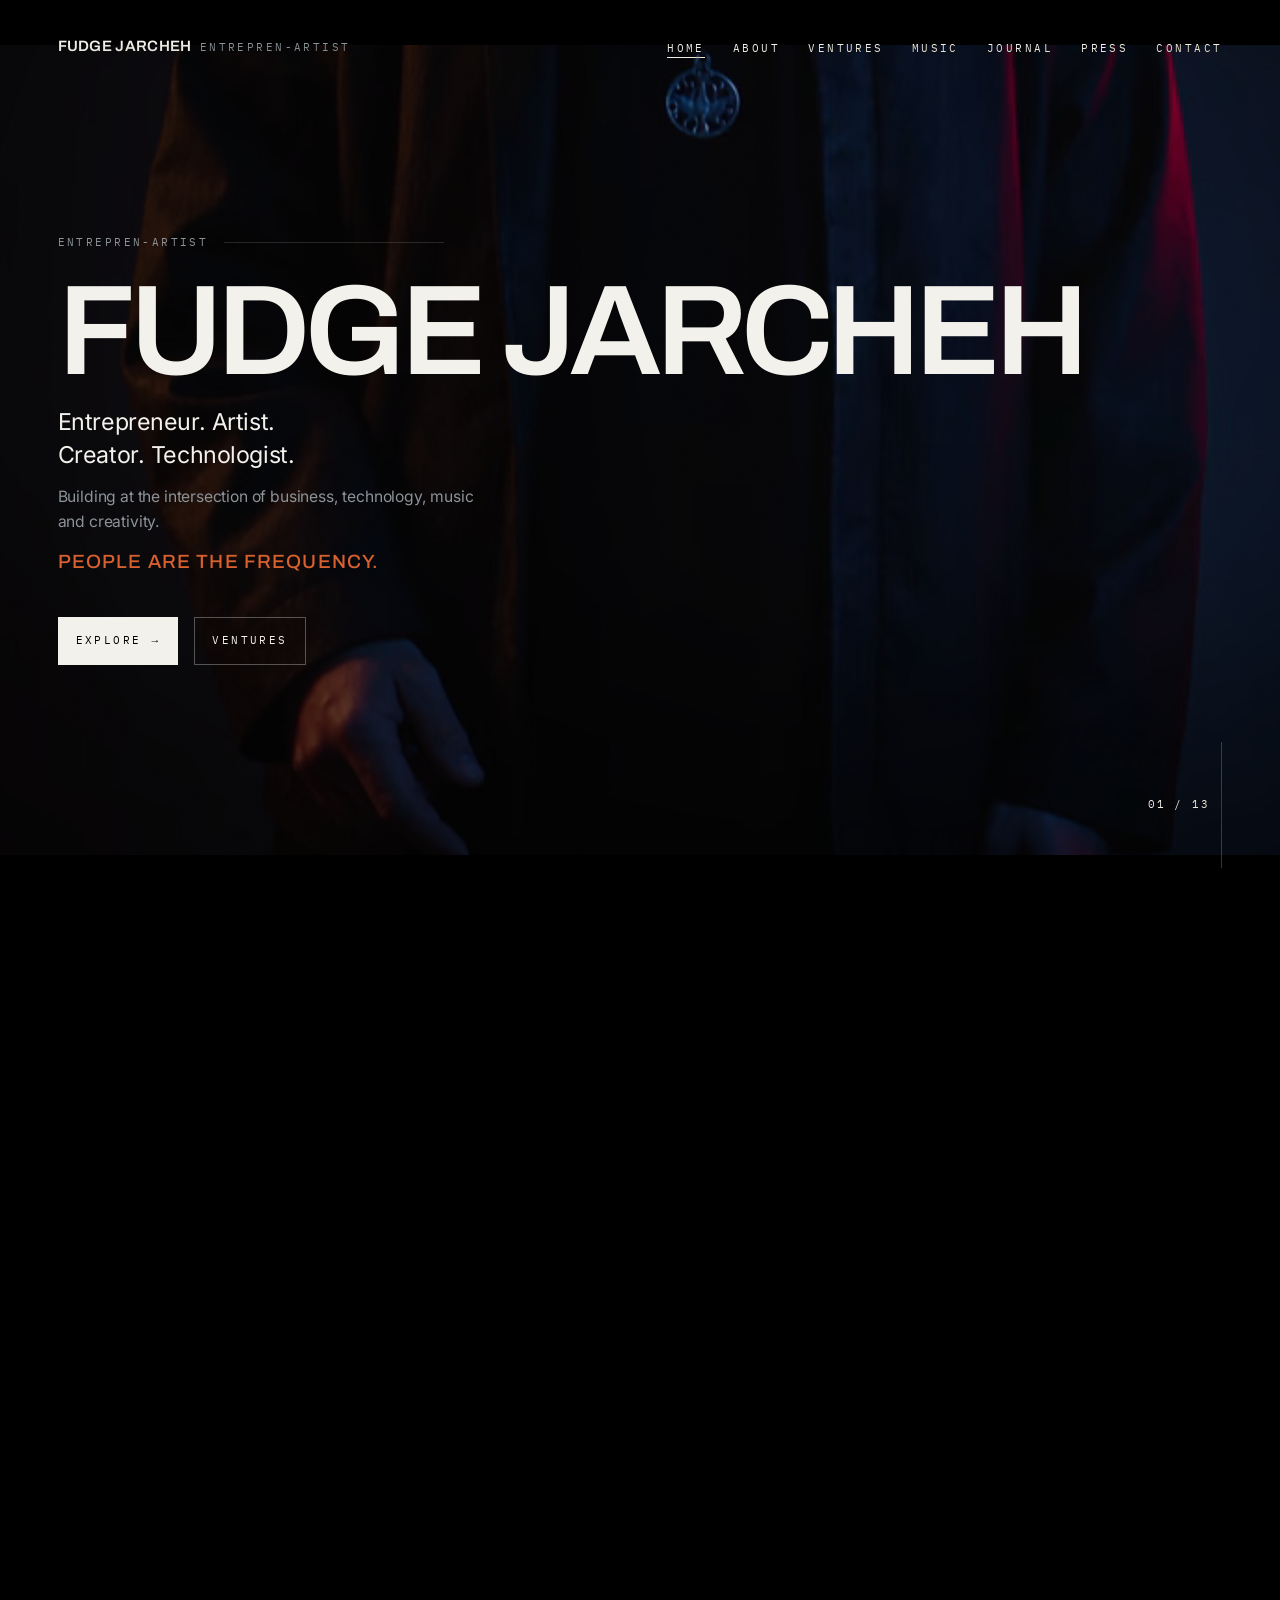
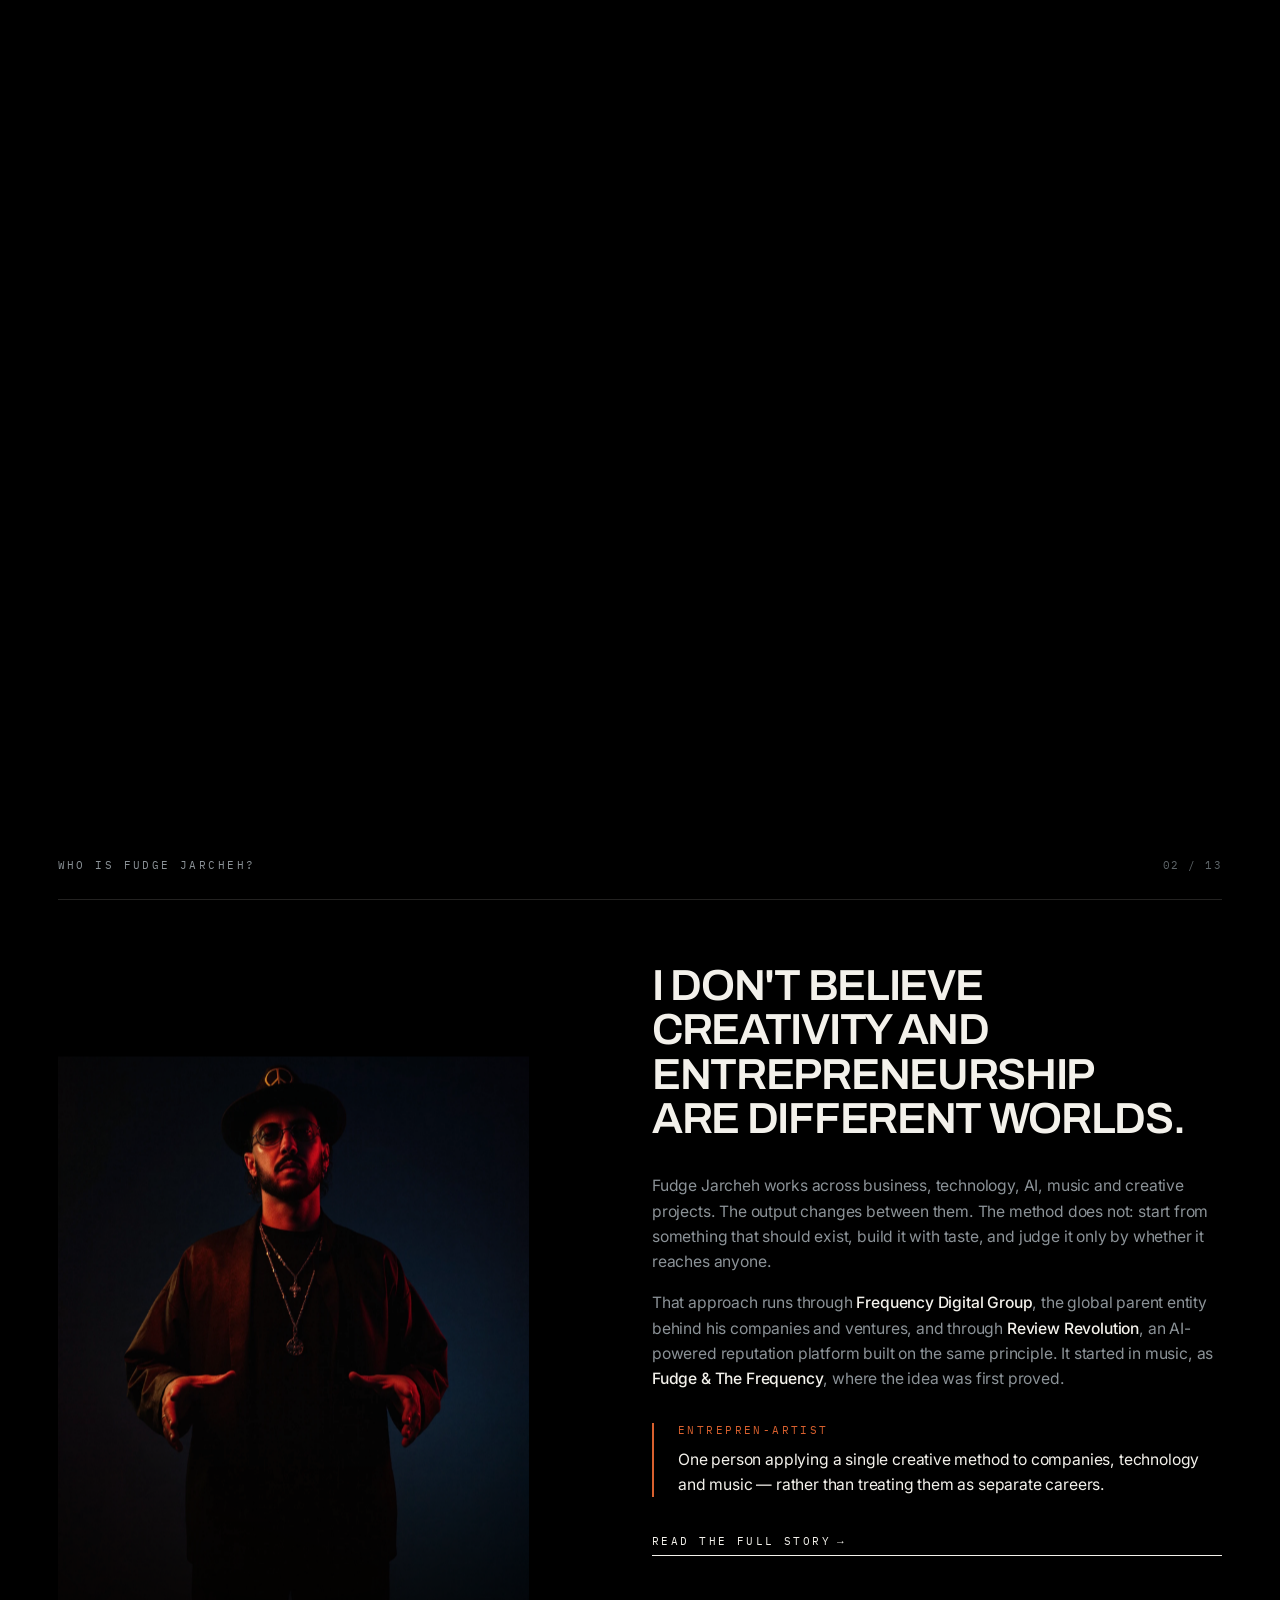
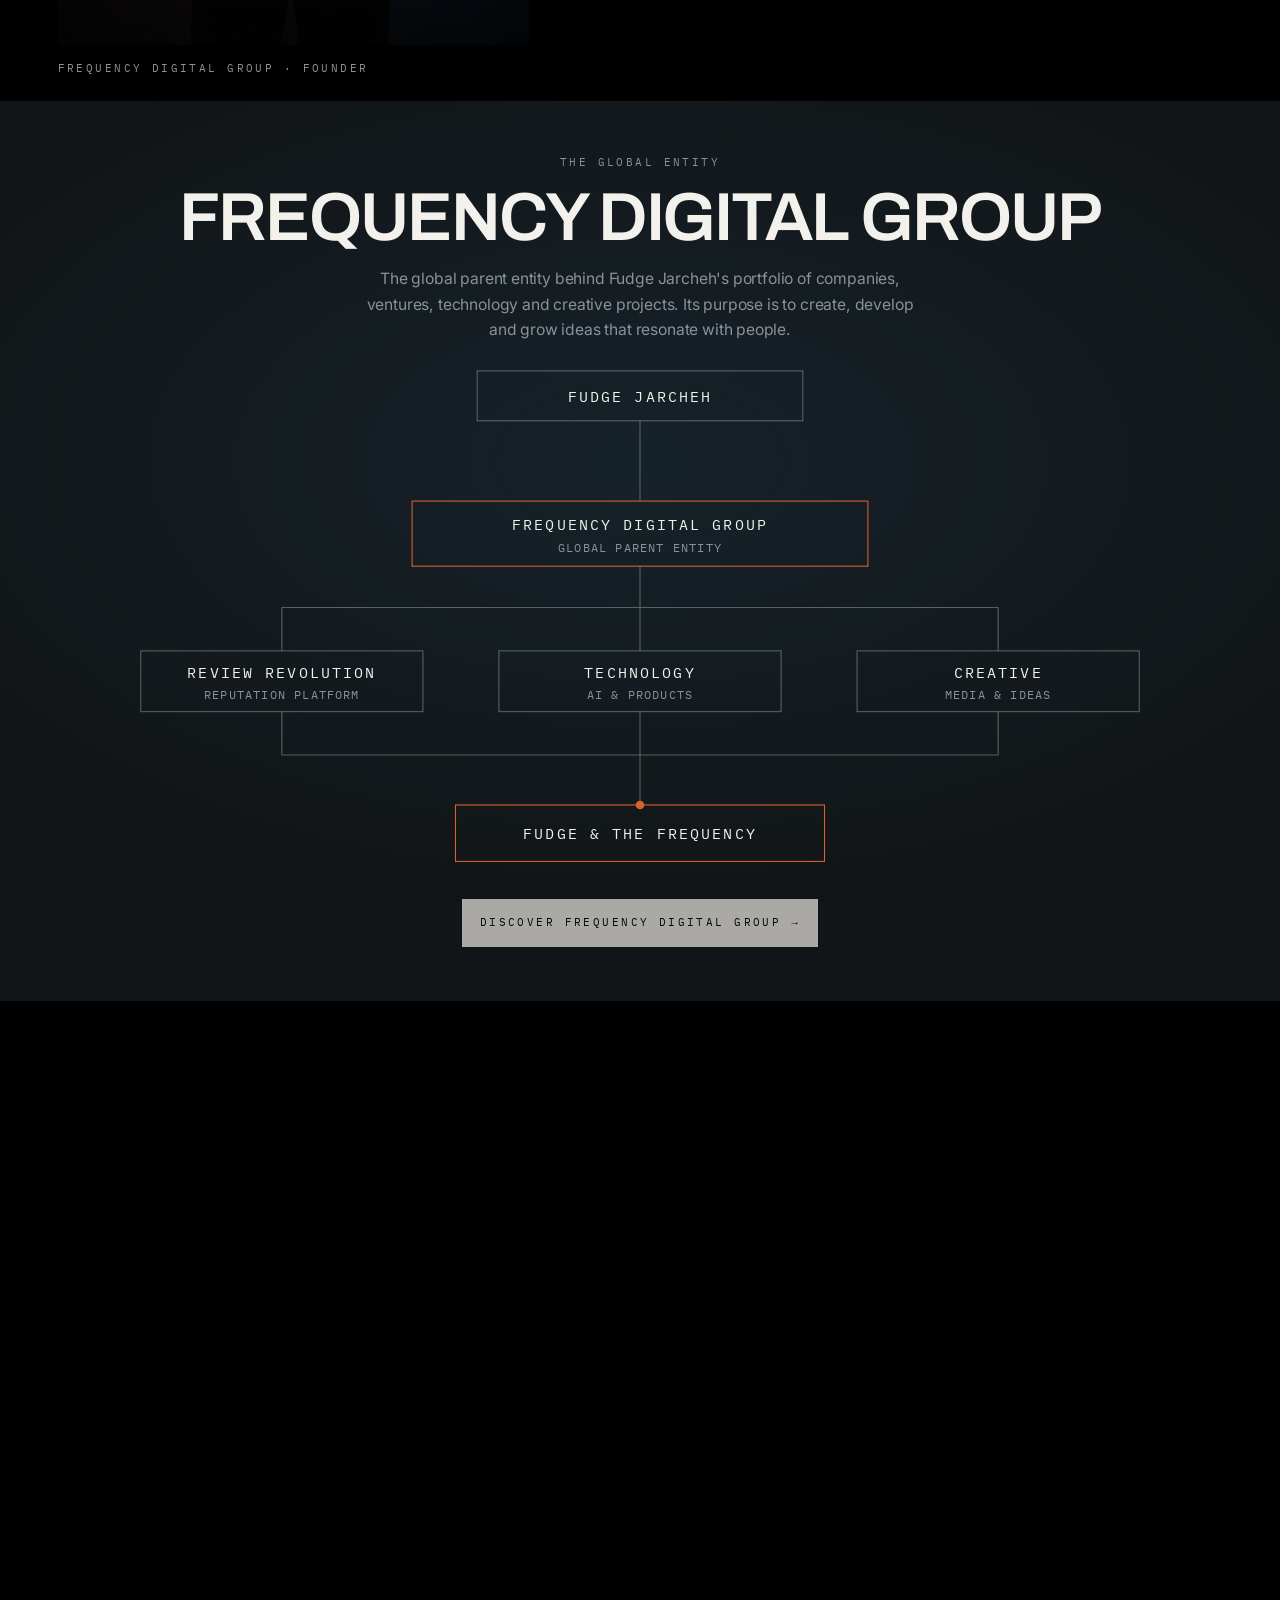
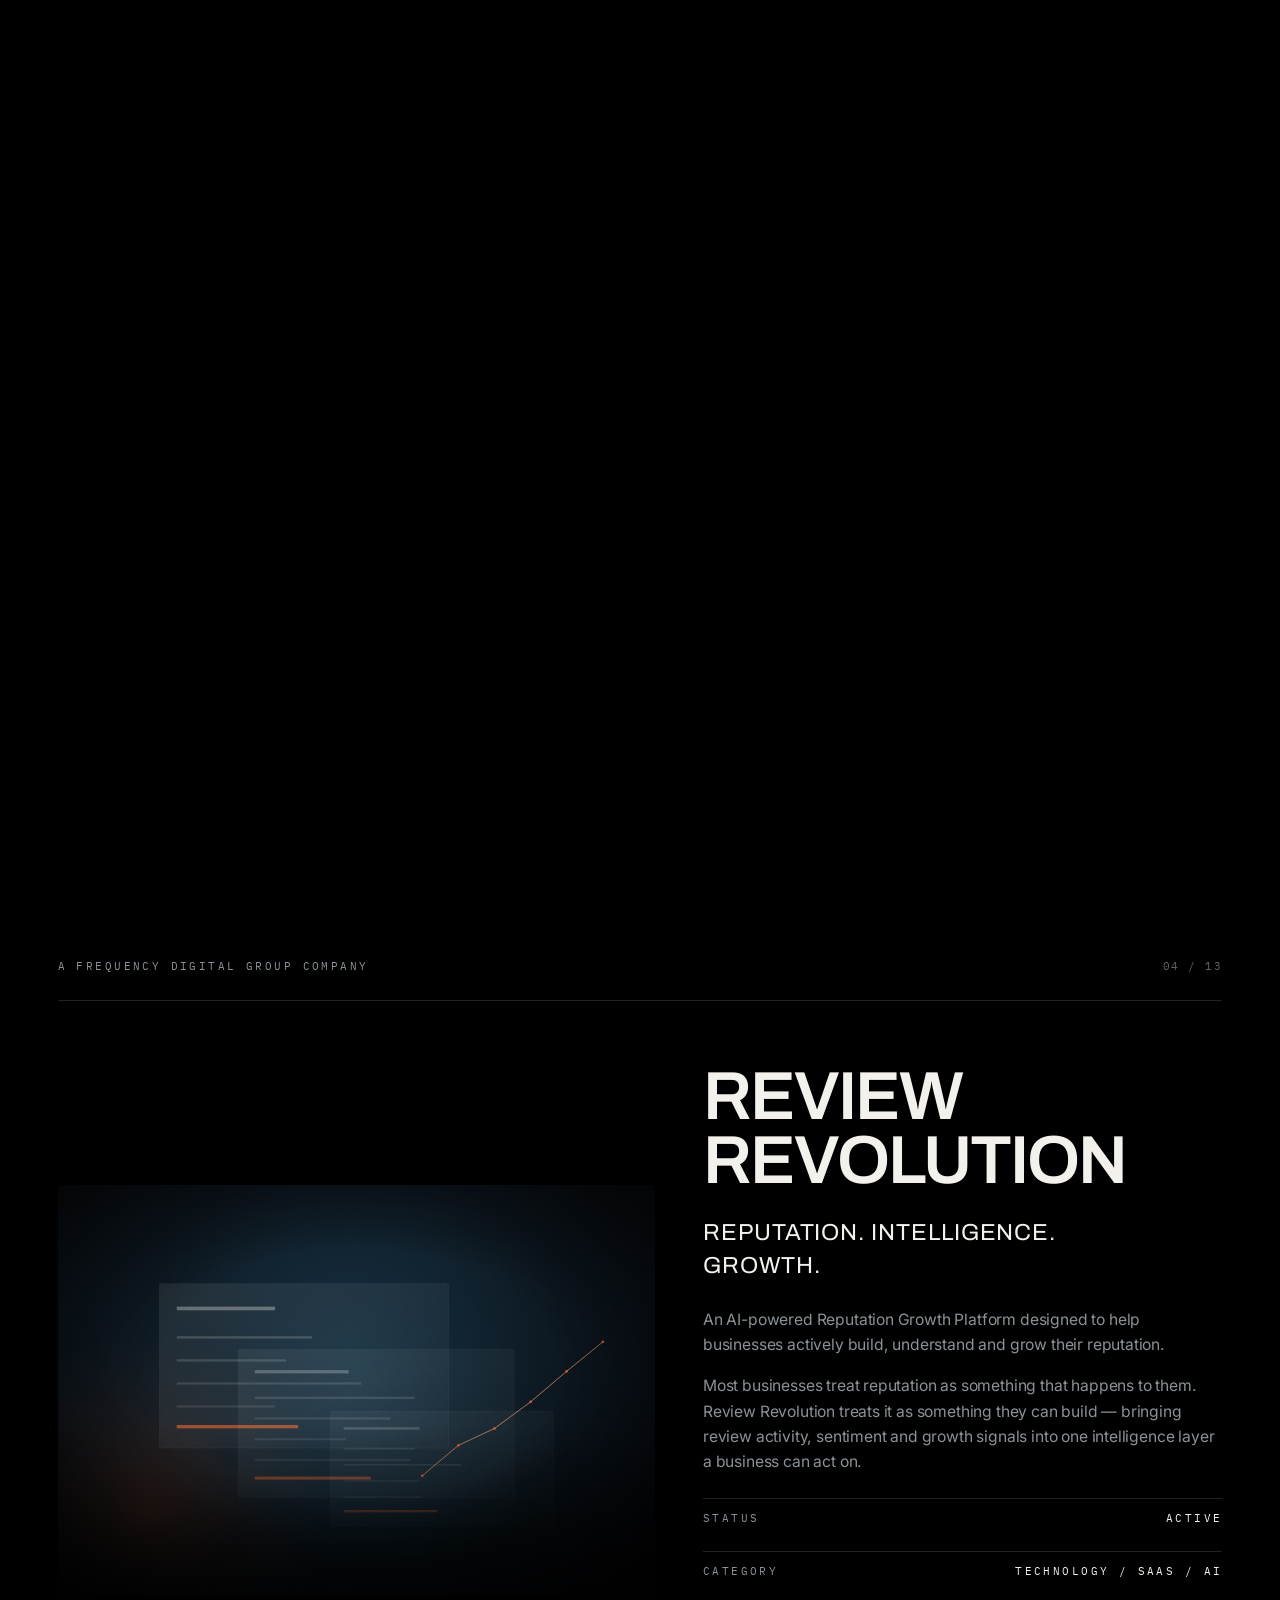
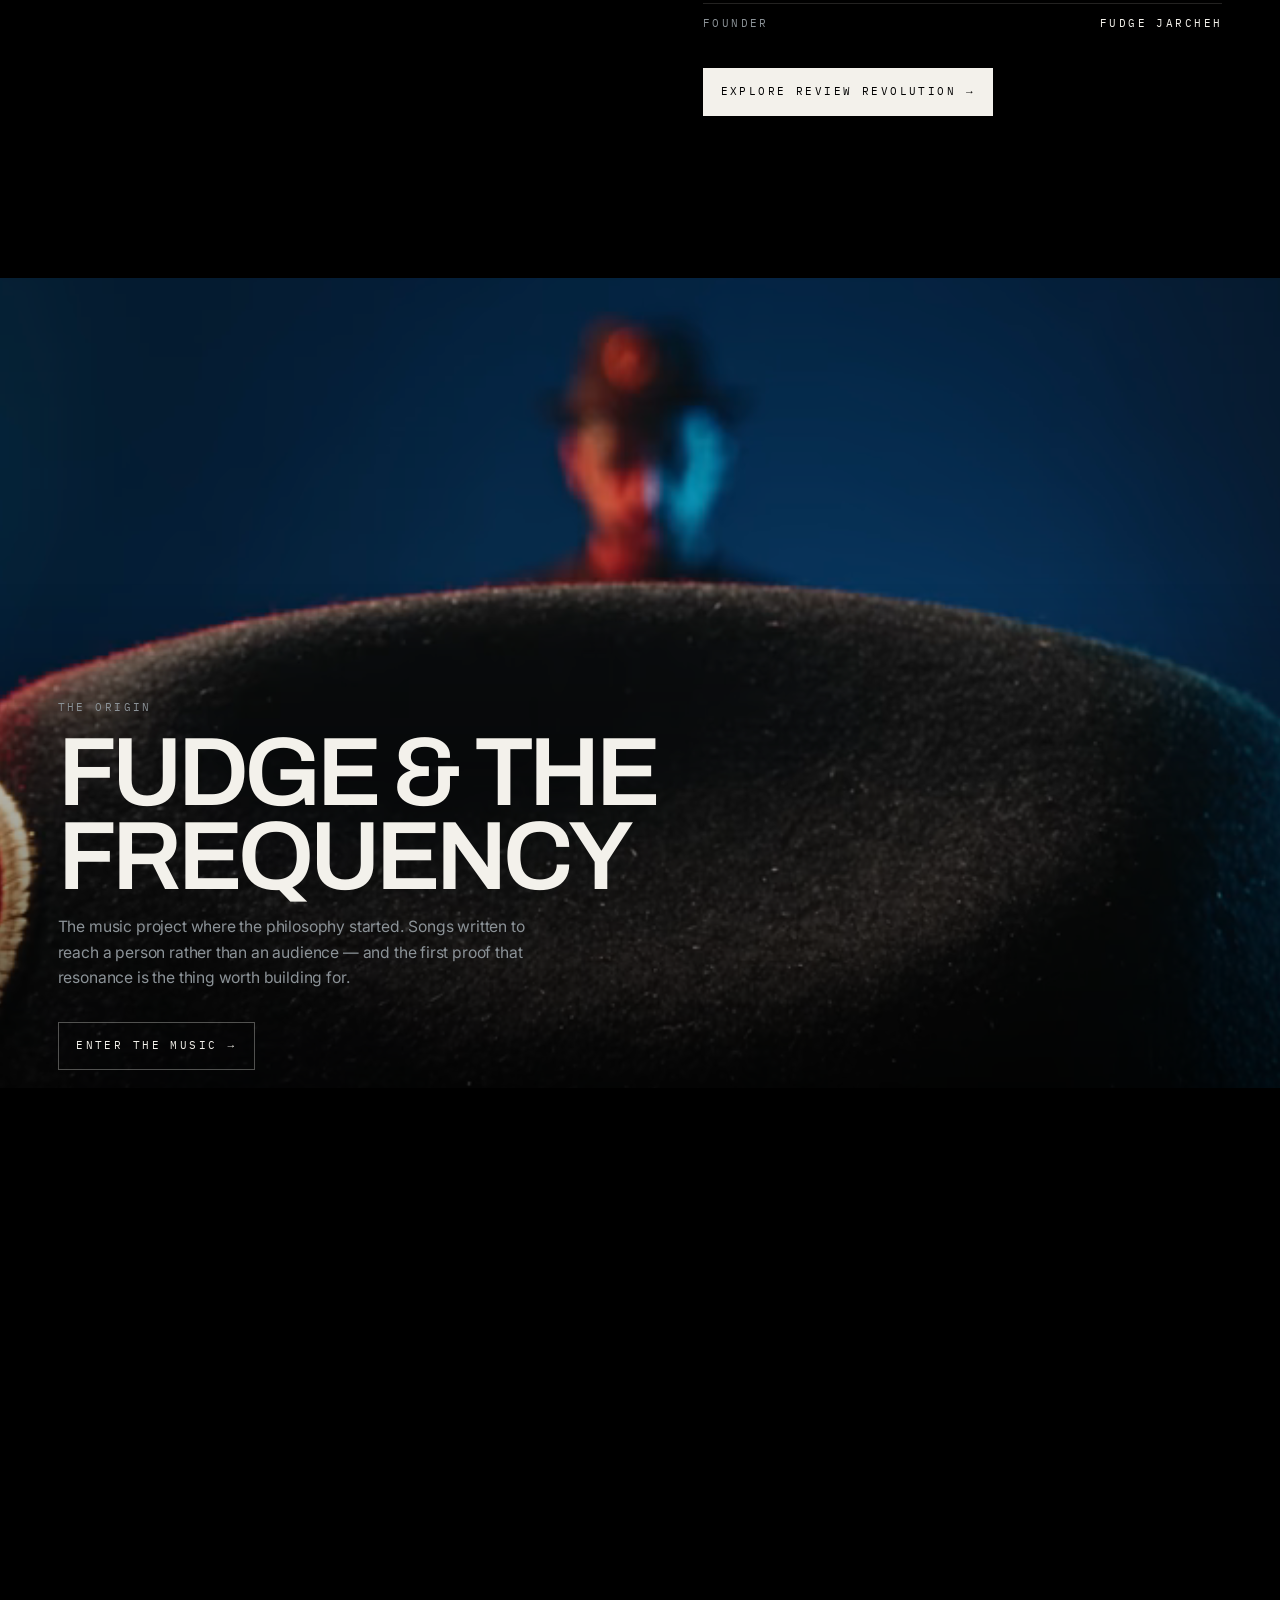
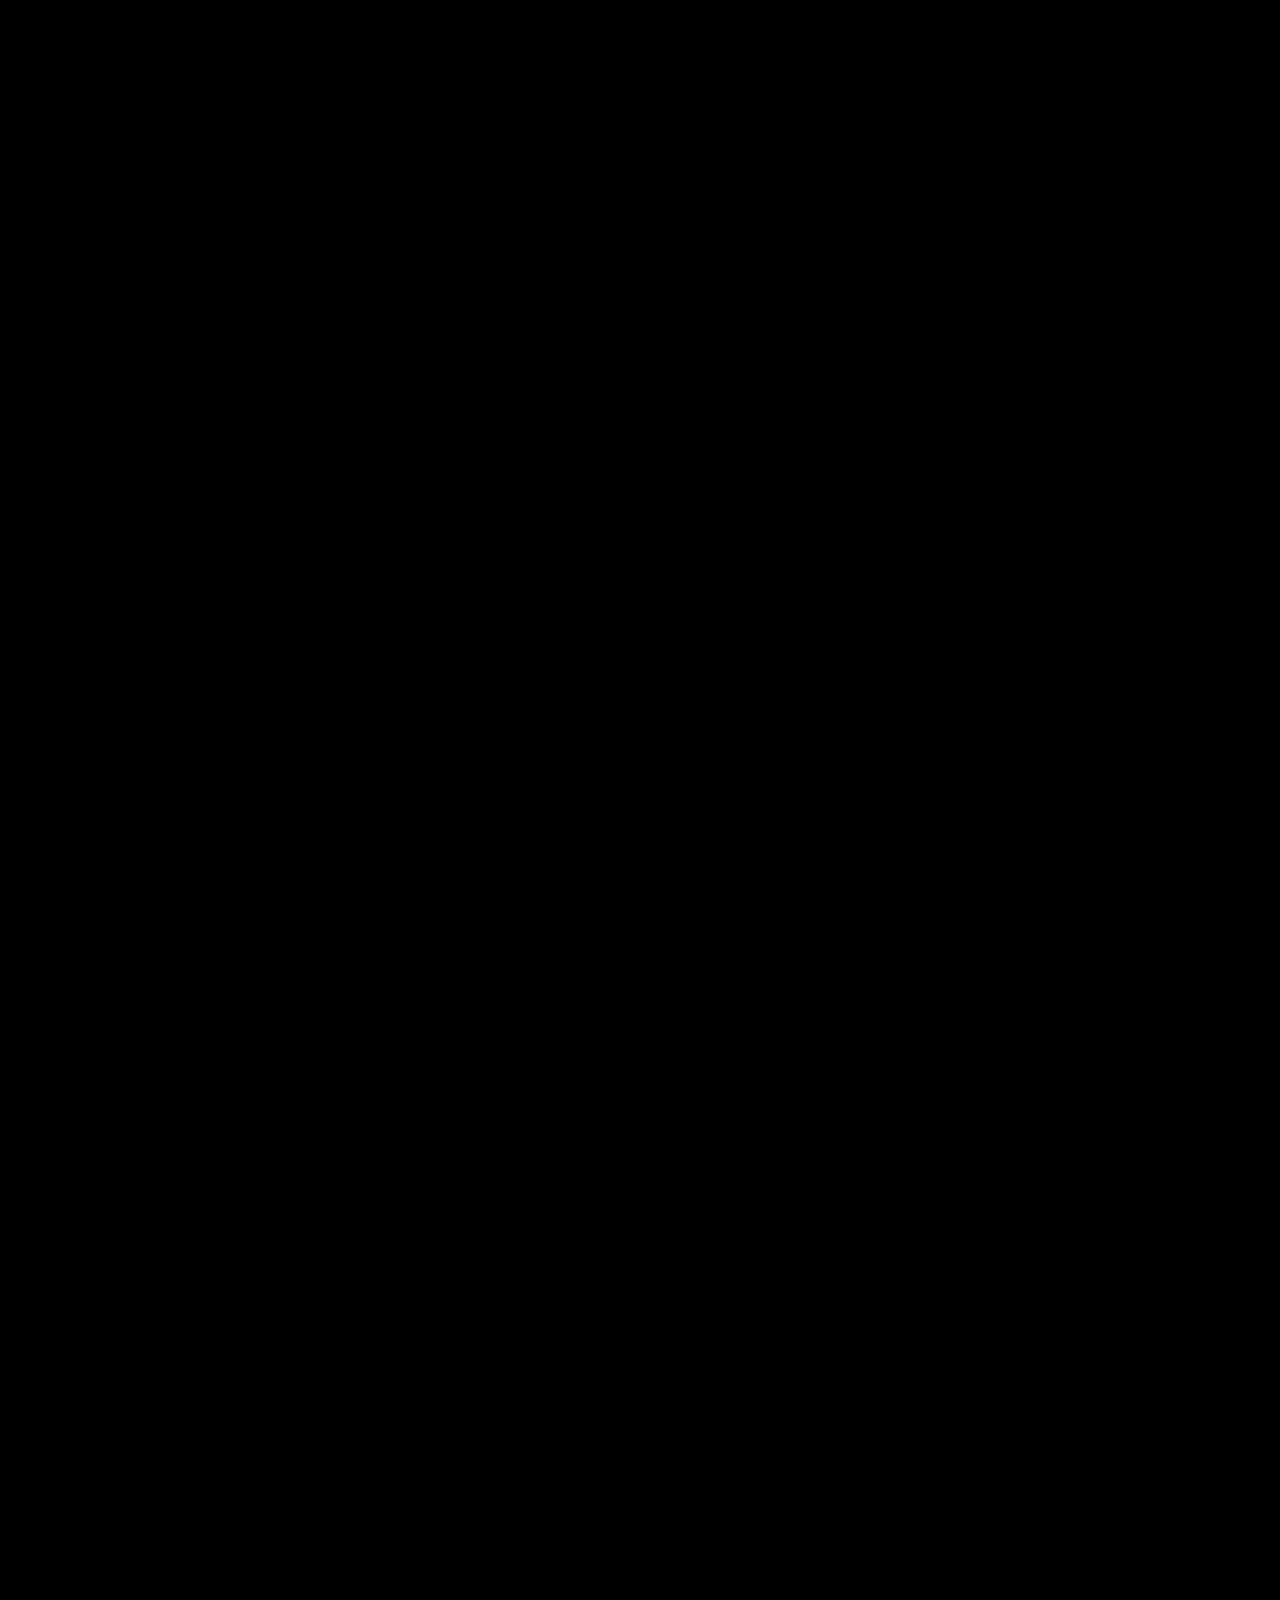
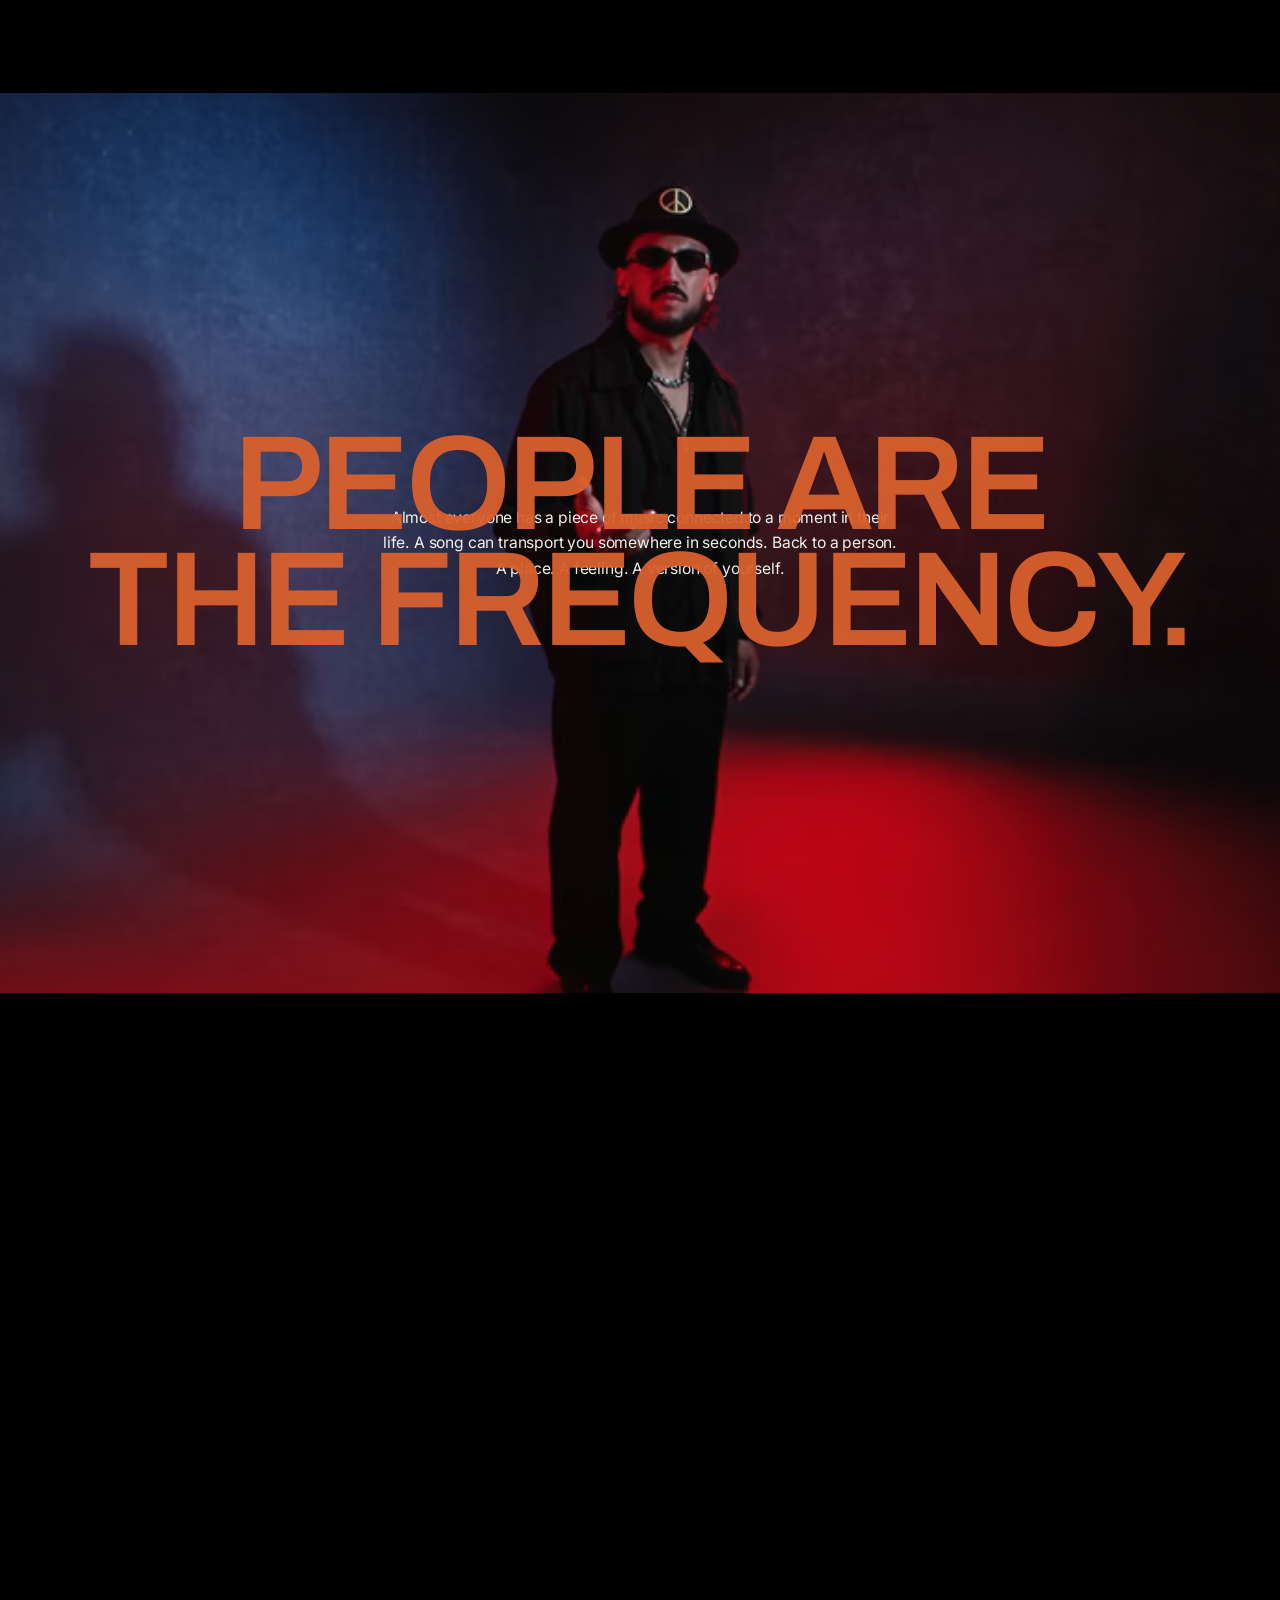
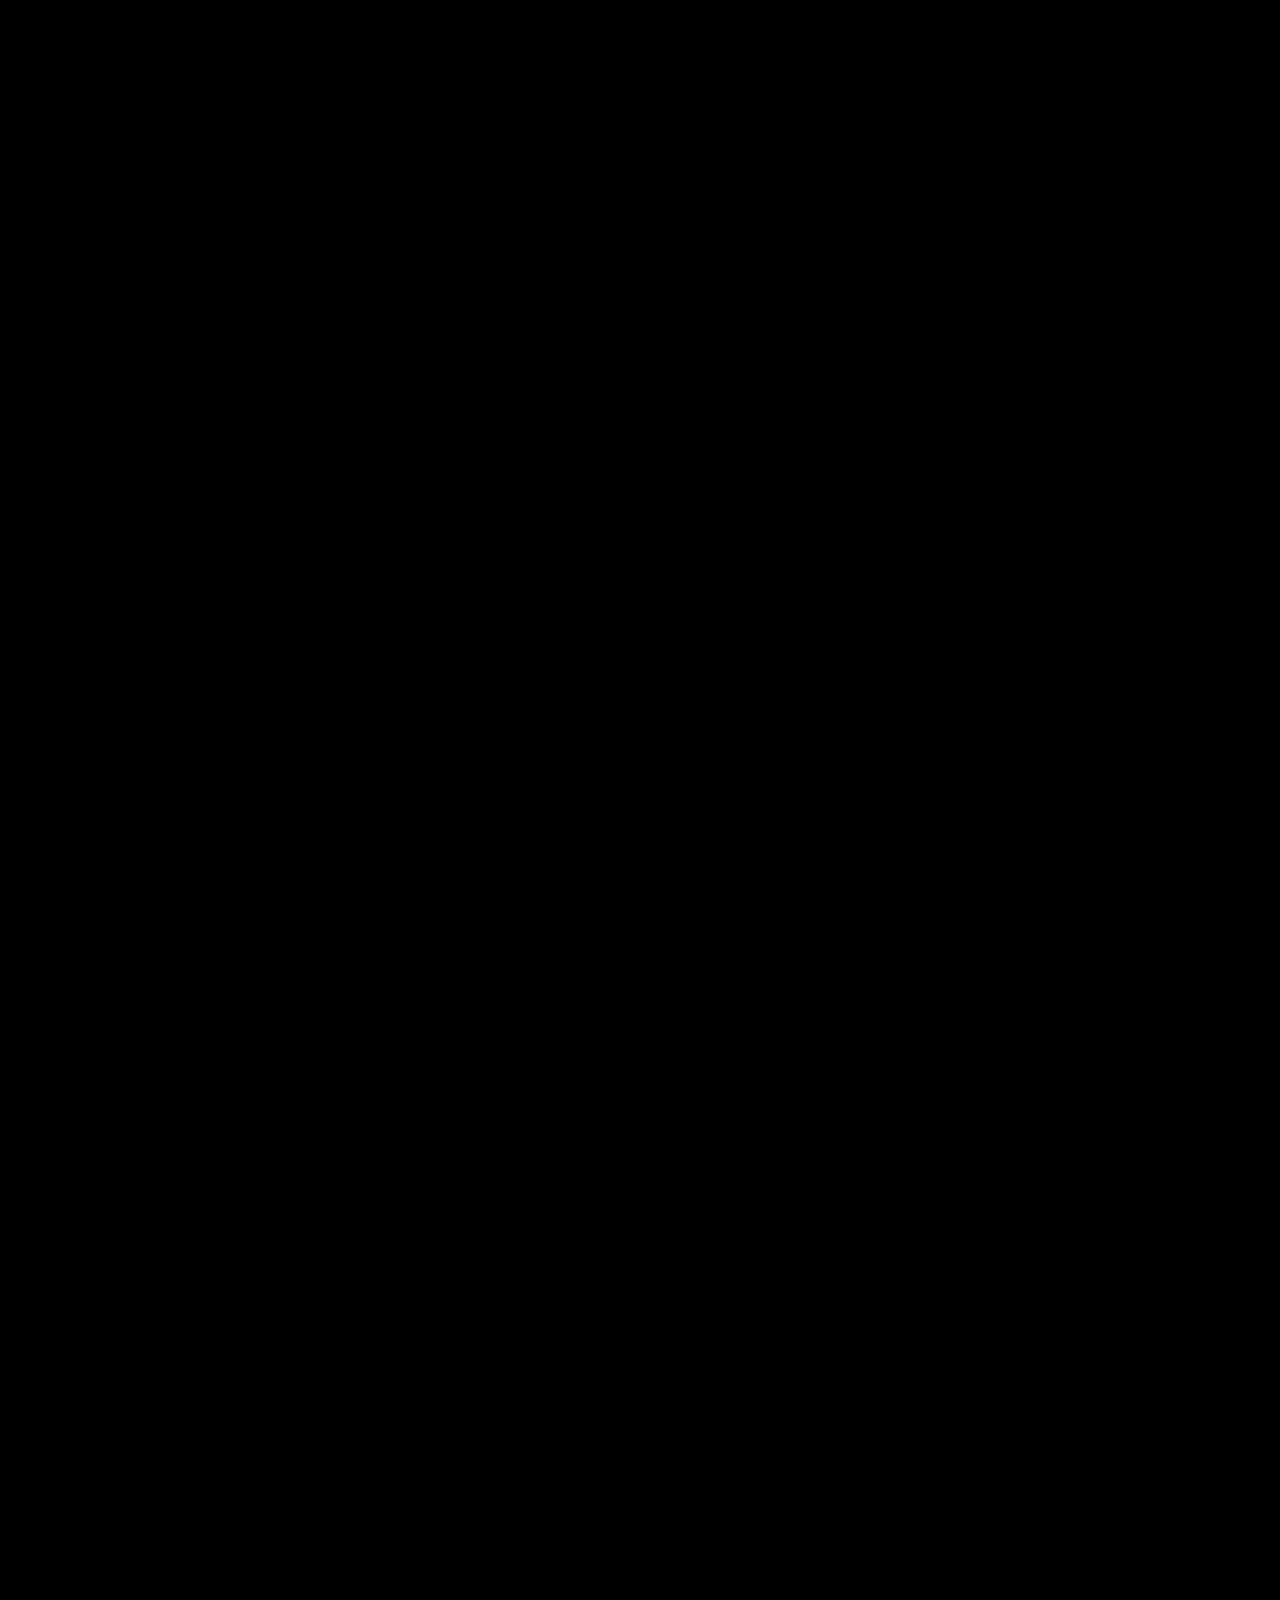
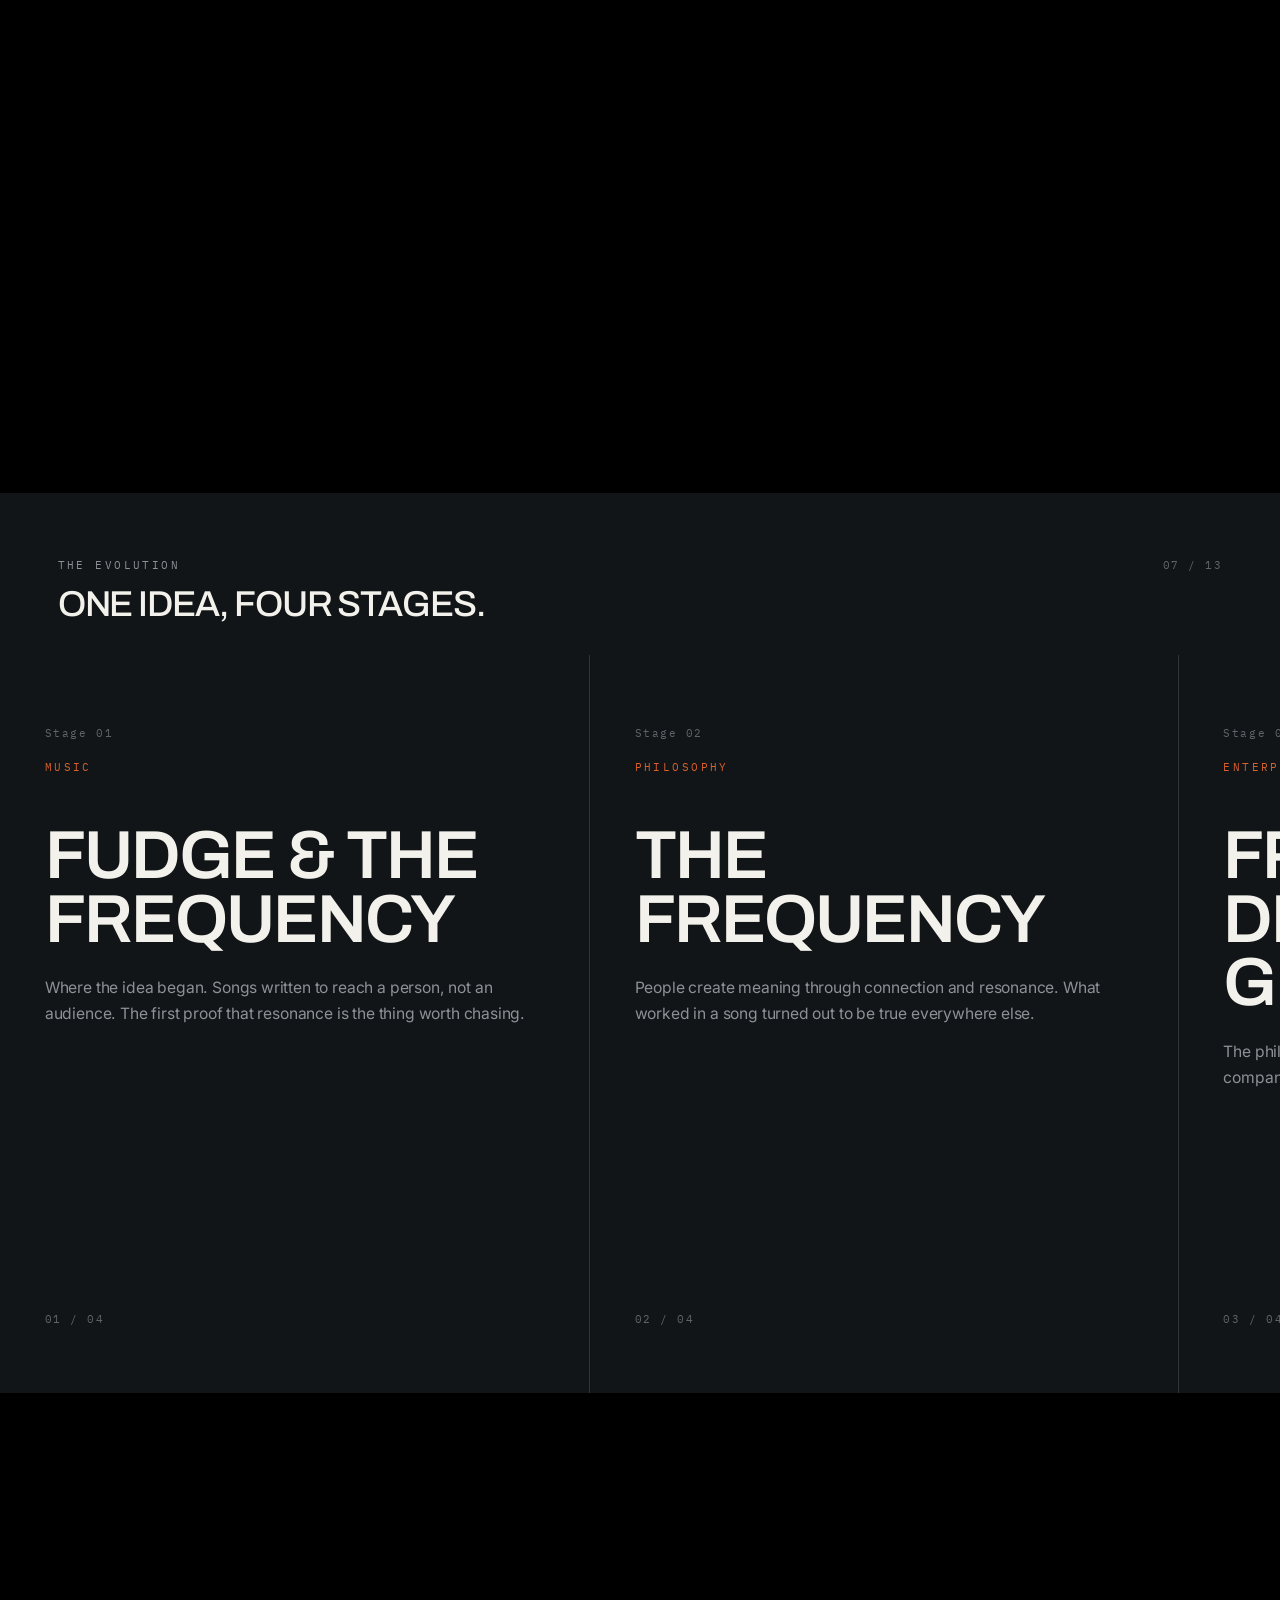
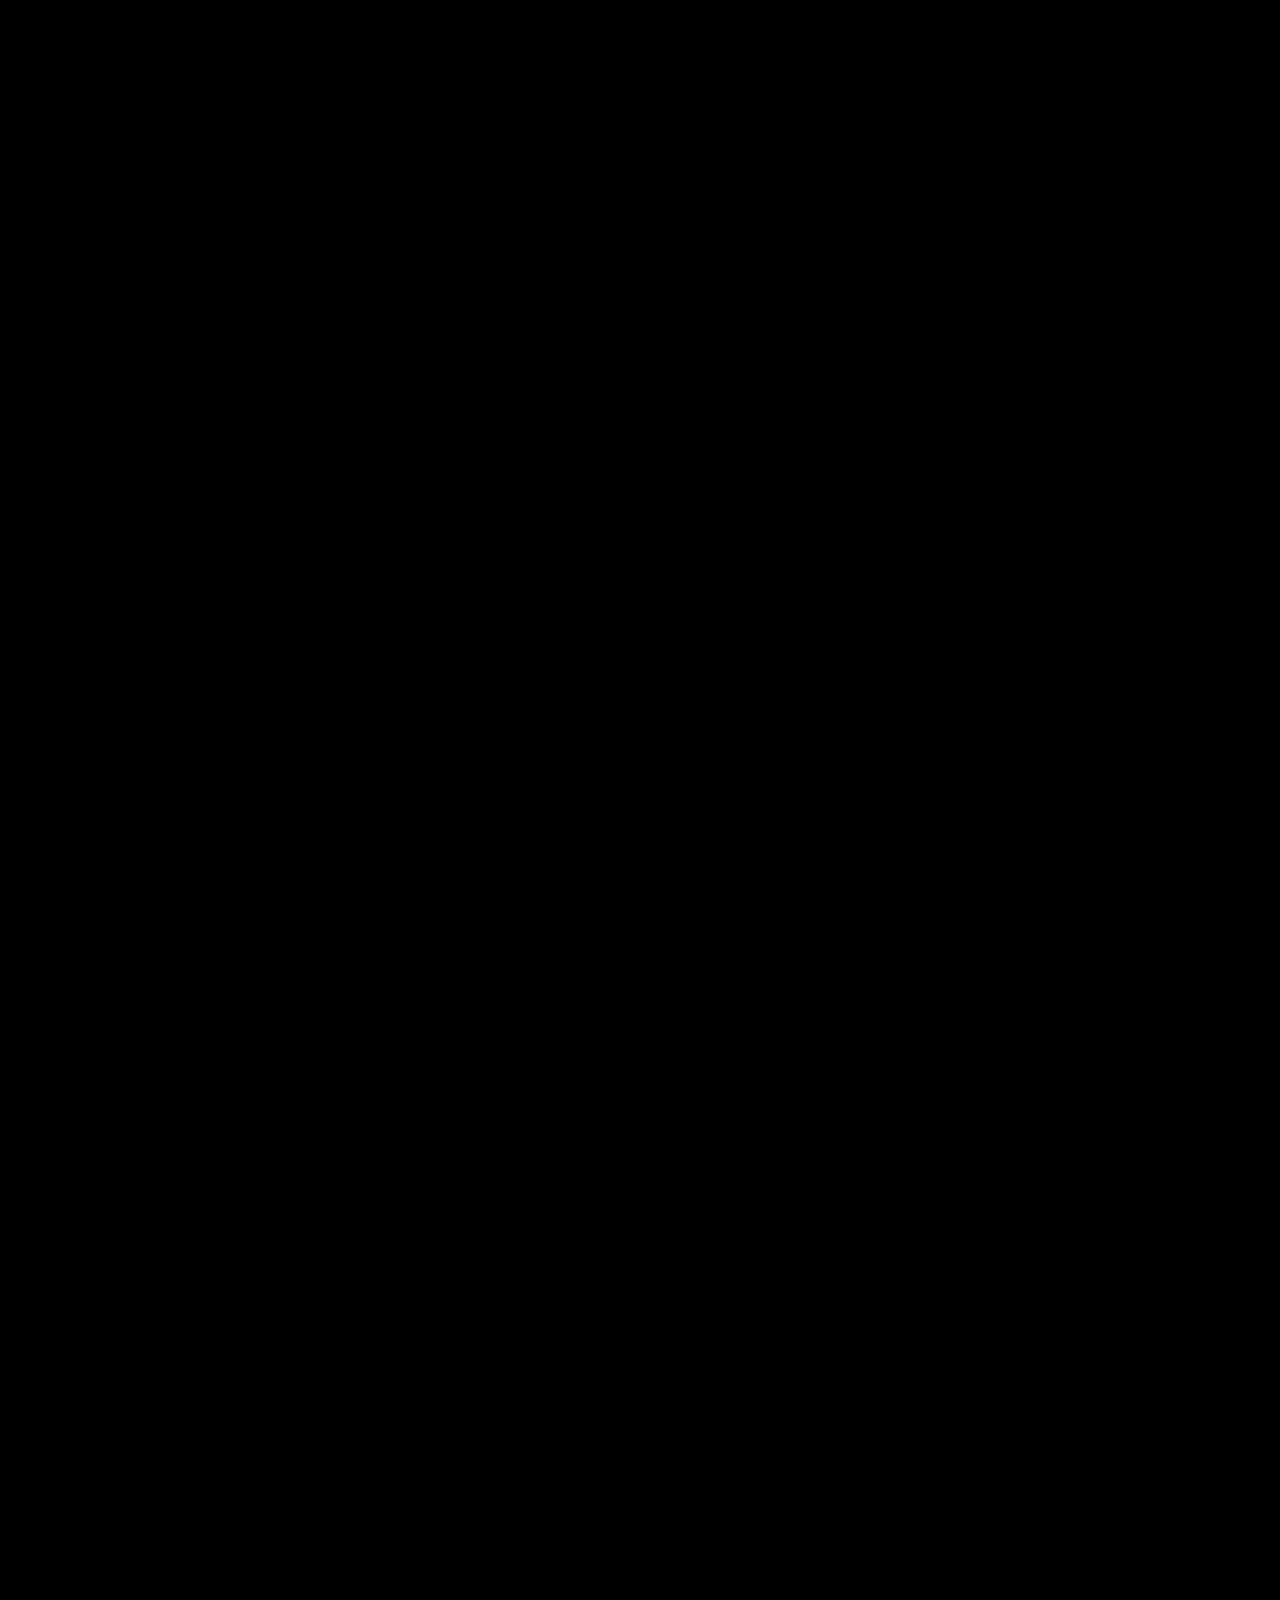
==== commit 78ec885b: "Add a scroll-scrubbed background film to Section 06, People Are The Frequency Wires up the third cli" ====
--- a/index.html
+++ b/index.html
@@ -401,22 +401,39 @@
   <div class="scene__stage frequency__stage">
 
     <div class="layer layer--media">
-      <div class="stage-media freq-field" data-range="0.06 0.6" data-anim="fade-in">
-        <img src="assets/images/frequency-field.svg"
-             alt="A field of fine waveforms spreading outward across black, one traced in amber."
-             loading="lazy" decoding="async" width="1920" height="1200">
-      </div>
-    </div>
-
-    <!-- six words, arriving one at a time -->
+      <!-- Scroll-scrubbed like the hero and origin films. The fade-in
+           is kept from the previous static plate: the words arrive
+           first in near-darkness, and he resolves into view as they
+           continue — landscape only, same as origin, since this
+           section is full-bleed cover at every width already. -->
+      <div class="stage-media freq-field" data-range="0.06 0.6" data-anim="fade-in" style="background-image:url(assets/images/frequency-poster.jpg)">
+        <video data-scrub-video
+               preload="none" muted playsinline disablepictureinpicture
+               poster="assets/images/frequency-poster.jpg"
+               data-poster-landscape="assets/images/frequency-poster.jpg"
+               data-film-base="assets/videos/frequency-film"
+               width="1280" height="720"
+               aria-label="Fudge Jarcheh standing in a red-lit void, the camera slowly pushing in, his own shadow cast large and haloed in blue light on the wall behind him."></video>
+      </div>
+    </div>
+
+    <!-- six words, arriving one at a time. Ranges are contiguous, not
+         overlapping: fade-through already tapers each word's own
+         opacity to 0 at both ends of its range, so touching ranges
+         hand off cleanly on their own. The previous version gave
+         each word a 0.02 head start into the next one's range —
+         since fade-through's ramp is fast, that meant two words sat
+         at ~40% opacity over each other for a real stretch of
+         scroll, double-exposed into a garbled overlap rather than a
+         soft dissolve. -->
     <div class="layer layer--copy">
       <div class="freq-words" aria-hidden="true">
-        <span data-range="0.04 0.11" data-anim="fade-through">A song.</span>
-        <span data-range="0.09 0.16" data-anim="fade-through">A person.</span>
-        <span data-range="0.14 0.21" data-anim="fade-through">A place.</span>
-        <span data-range="0.19 0.26" data-anim="fade-through">A night.</span>
-        <span data-range="0.24 0.31" data-anim="fade-through">A memory.</span>
-        <span data-range="0.29 0.38" data-anim="fade-through">A feeling.</span>
+        <span data-range="0.040 0.097" data-anim="fade-through">A song.</span>
+        <span data-range="0.097 0.153" data-anim="fade-through">A person.</span>
+        <span data-range="0.153 0.210" data-anim="fade-through">A place.</span>
+        <span data-range="0.210 0.267" data-anim="fade-through">A night.</span>
+        <span data-range="0.267 0.323" data-anim="fade-through">A memory.</span>
+        <span data-range="0.323 0.380" data-anim="fade-through">A feeling.</span>
       </div>
     </div>
 
--- a/css/components.css
+++ b/css/components.css
@@ -174,8 +174,13 @@
   white-space: nowrap;
 }
 
-/* The resonance field behind the words */
-.freq-field { z-index: 0; opacity: 0.7; }
+/* Sits behind the words, driven by its own data-anim="fade-in".
+   z-index only — opacity must NOT be set here: this class and
+   [data-anim~="fade-in"] (cinema.css) are equal specificity, and
+   components.css loads after cinema.css, so a flat opacity here
+   would permanently win the cascade and make the --q-driven fade
+   inert (it did, until this was narrowed to z-index alone). */
+.freq-field { z-index: 0; }
 
 /* ---------- Evolution ---------------------------------------- */
 
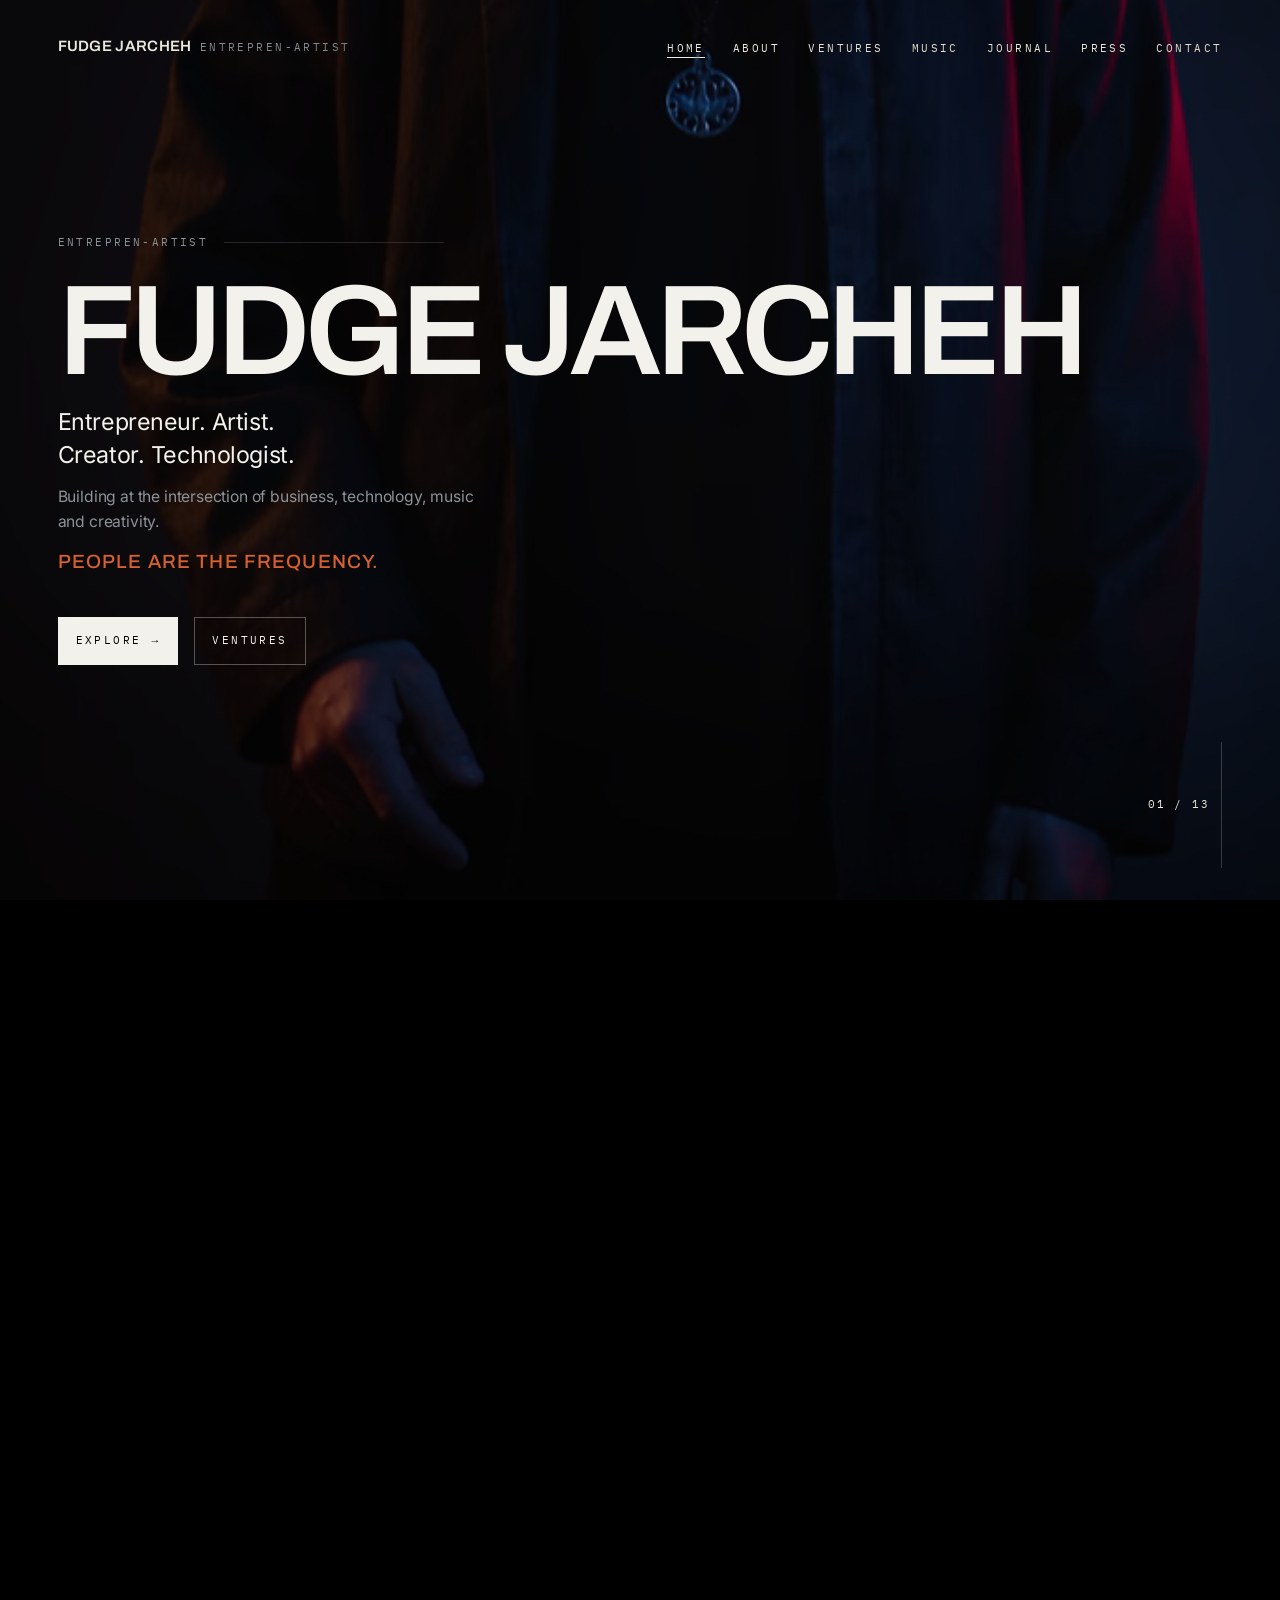
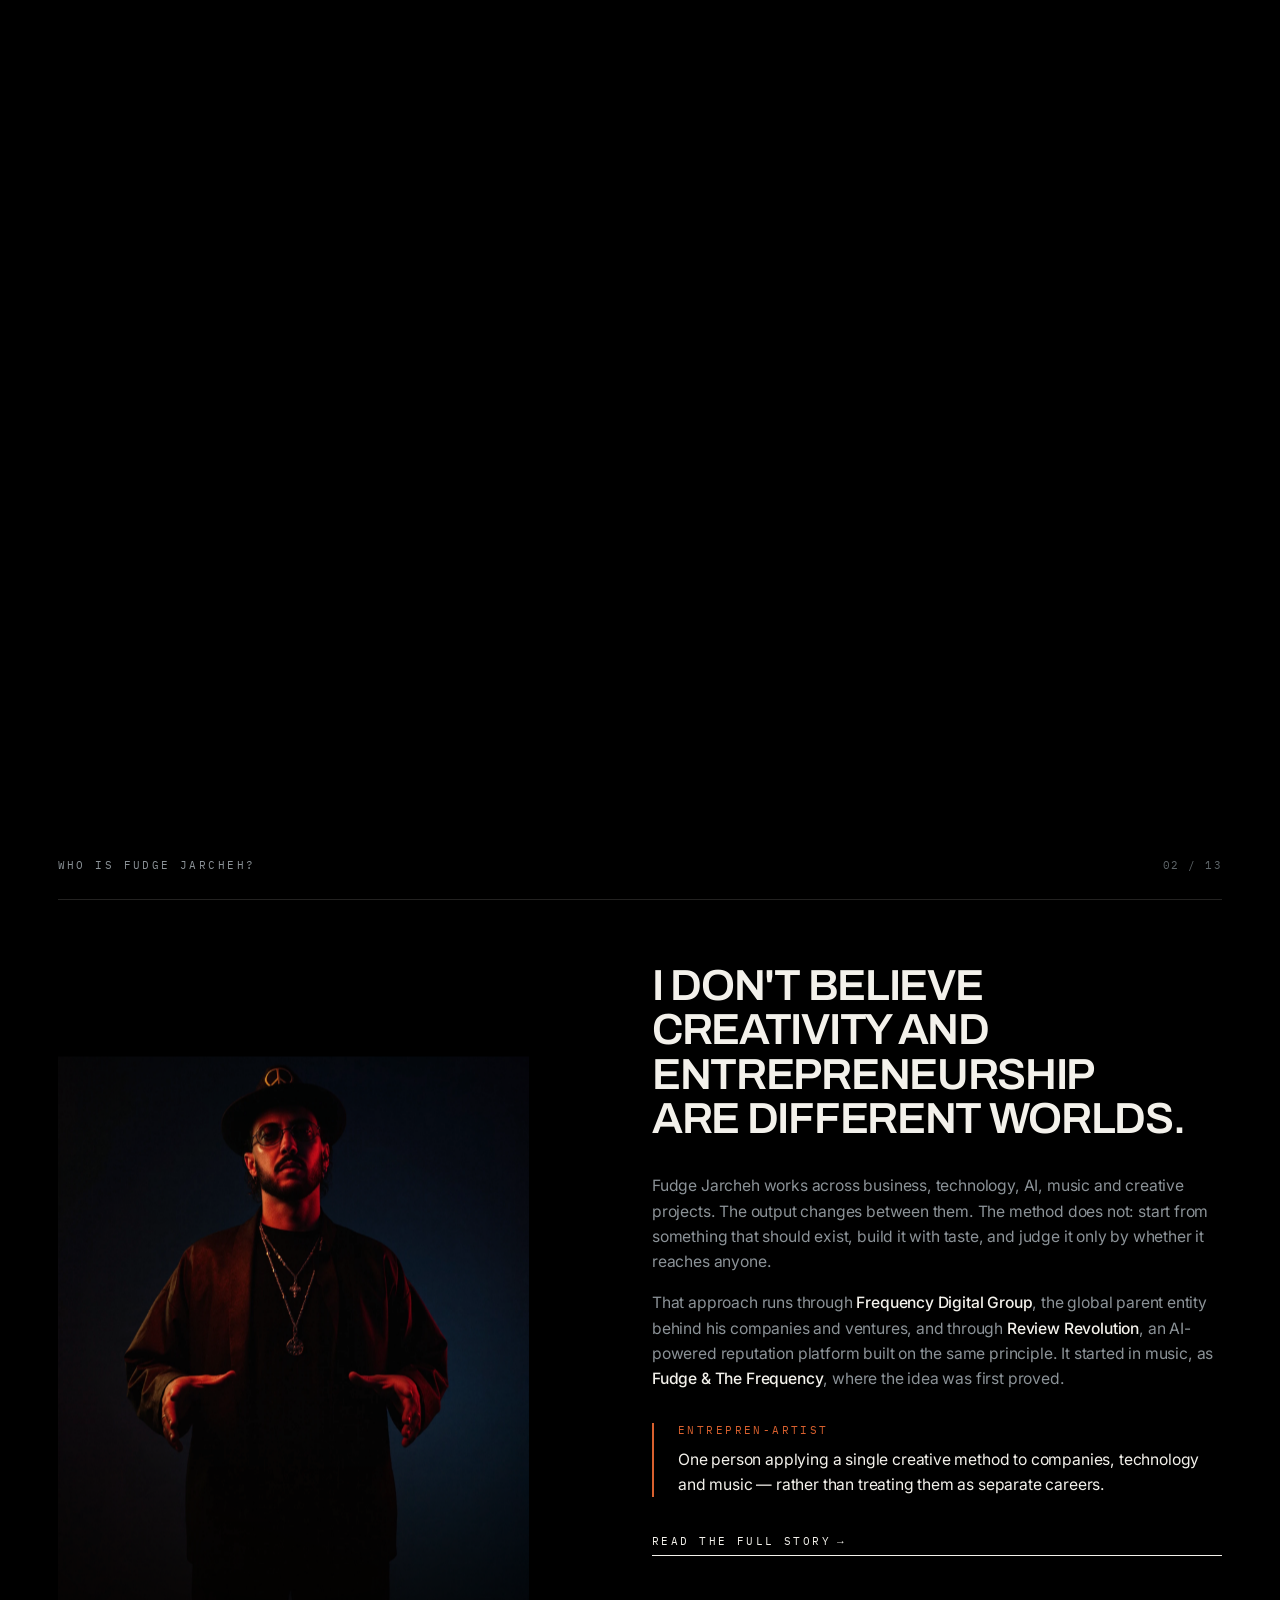
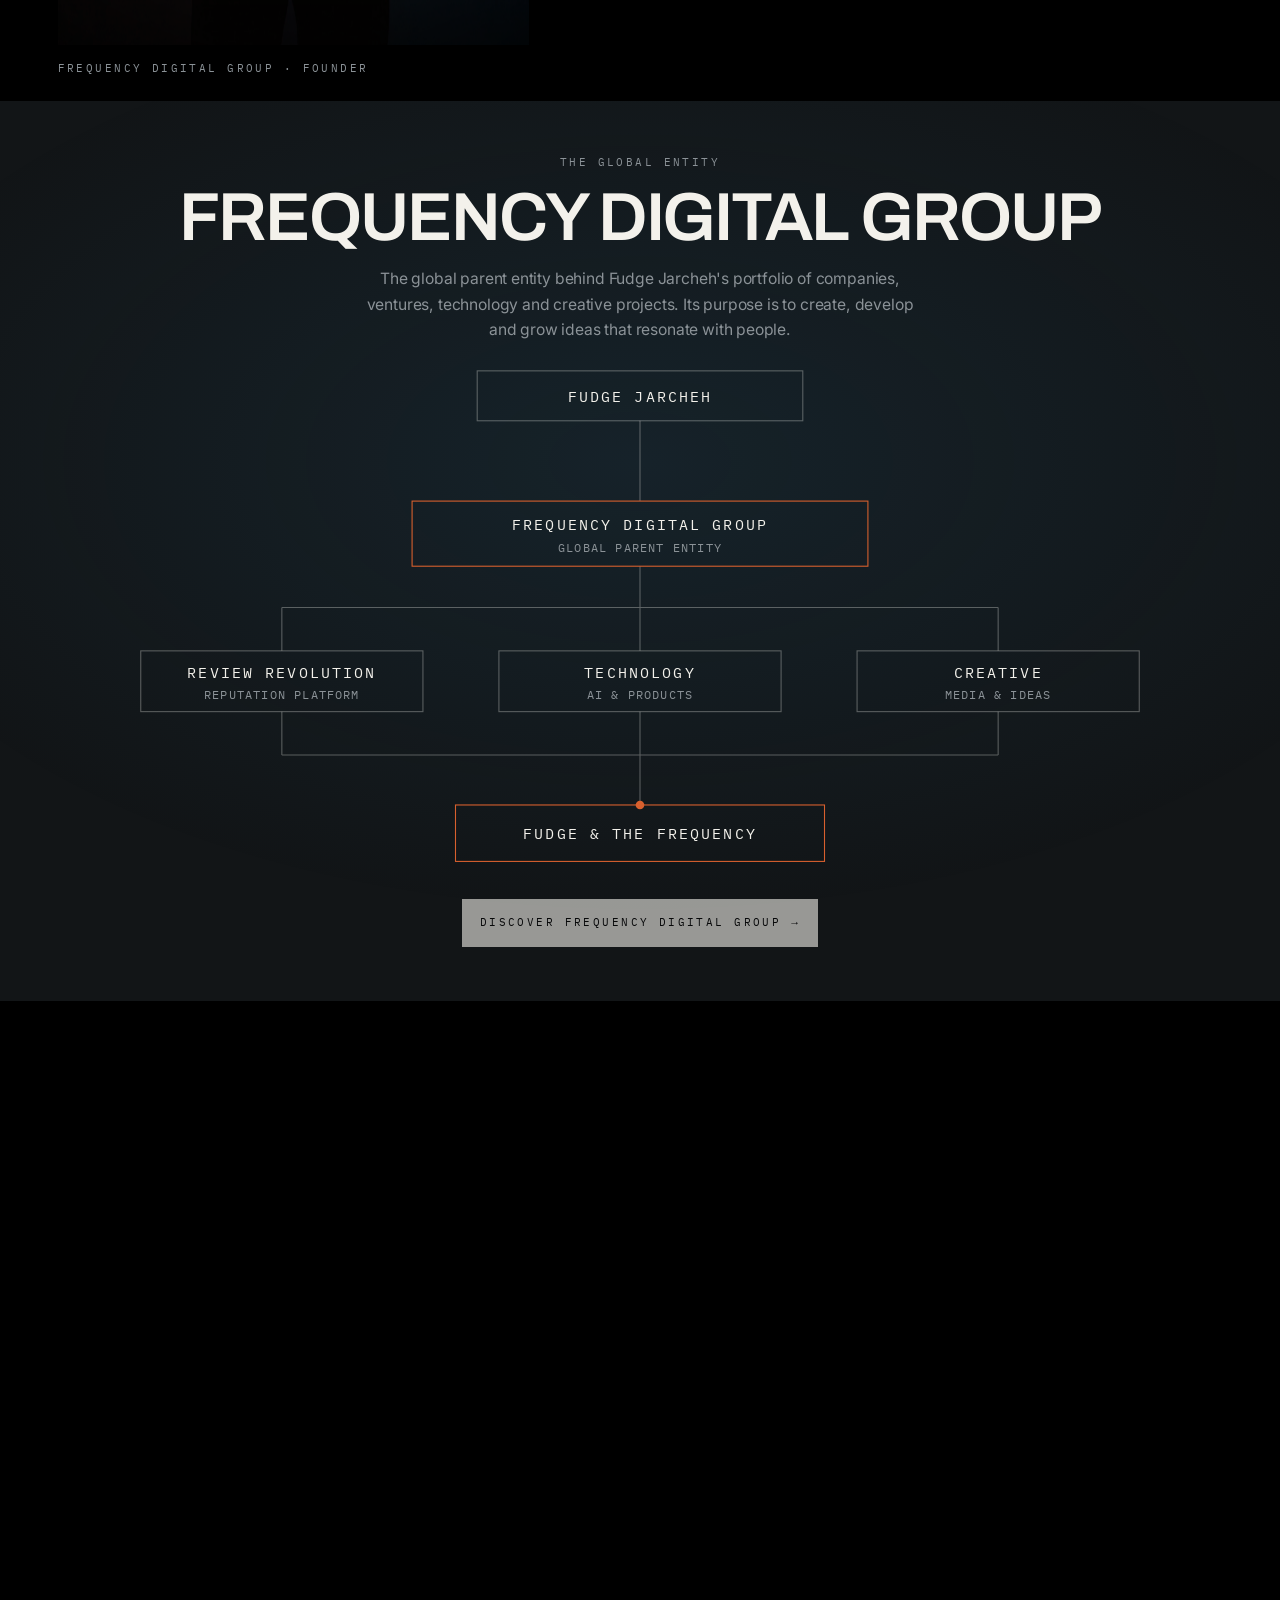
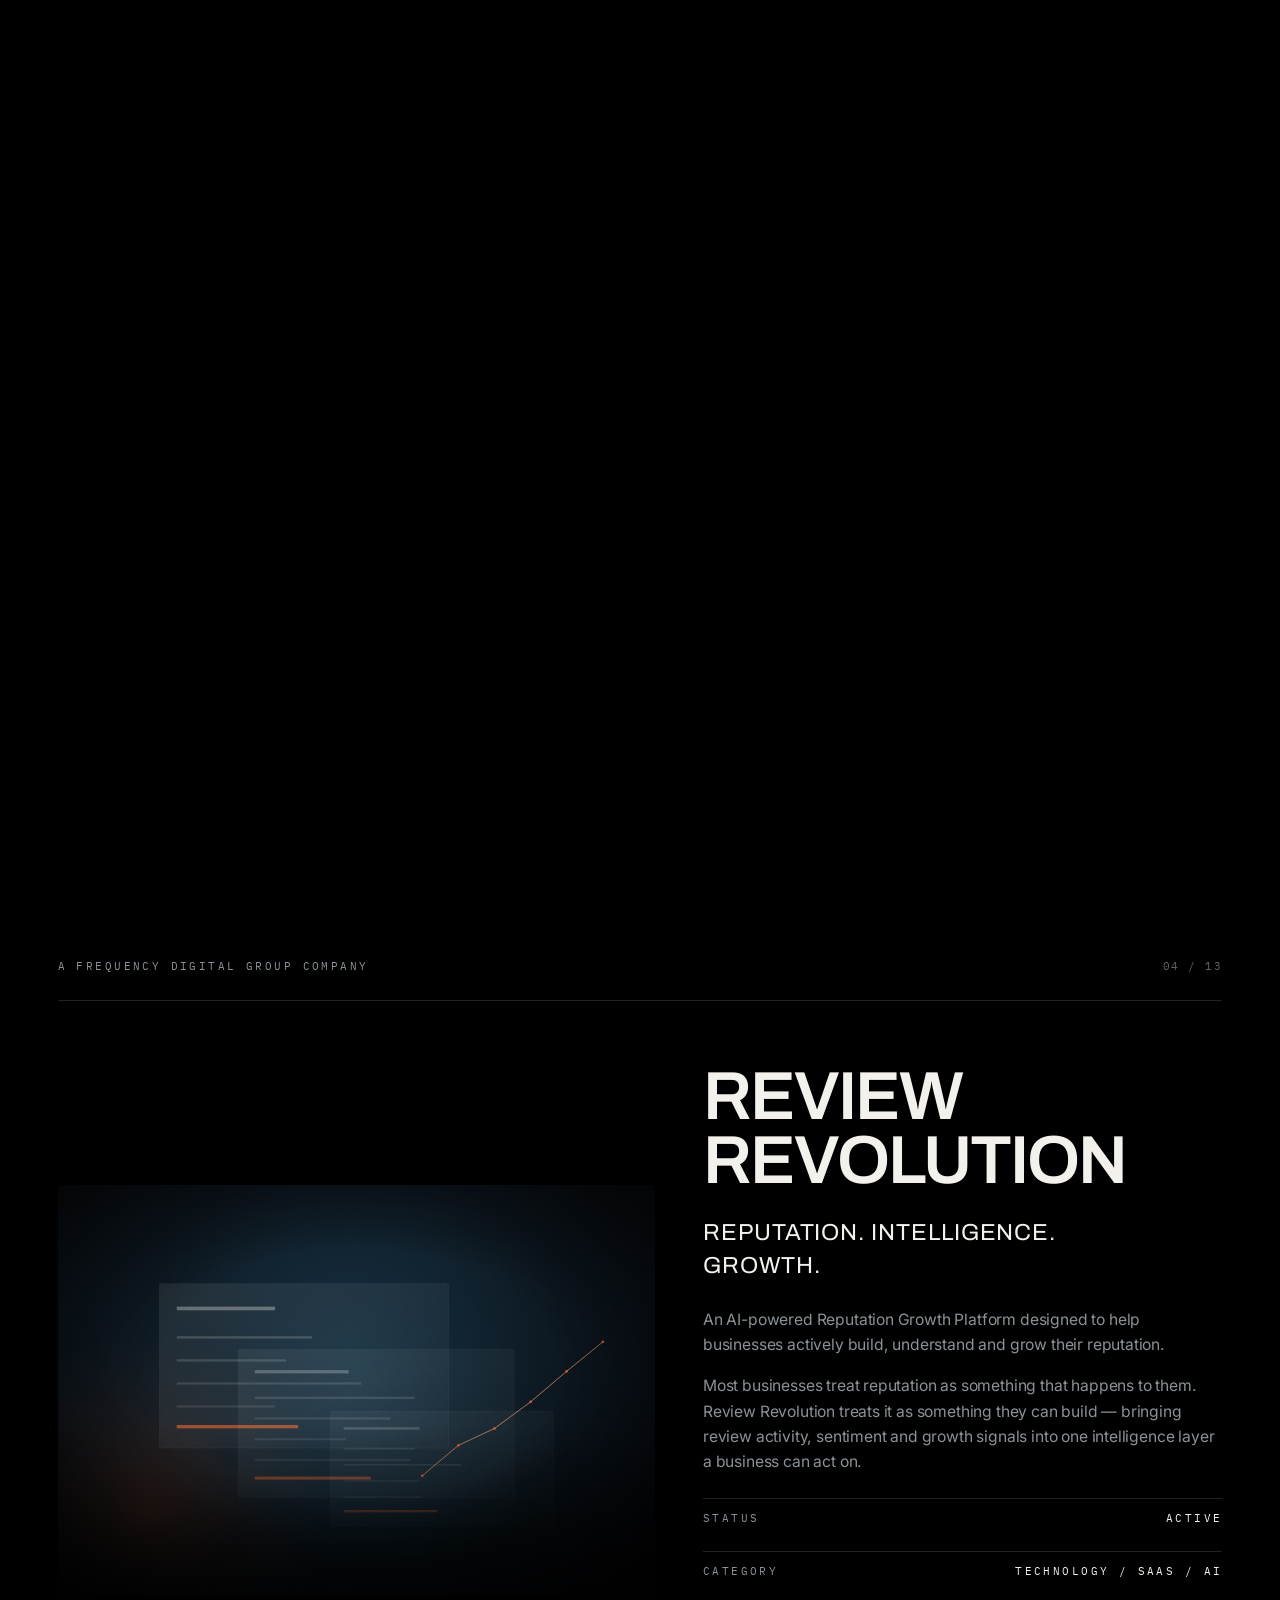
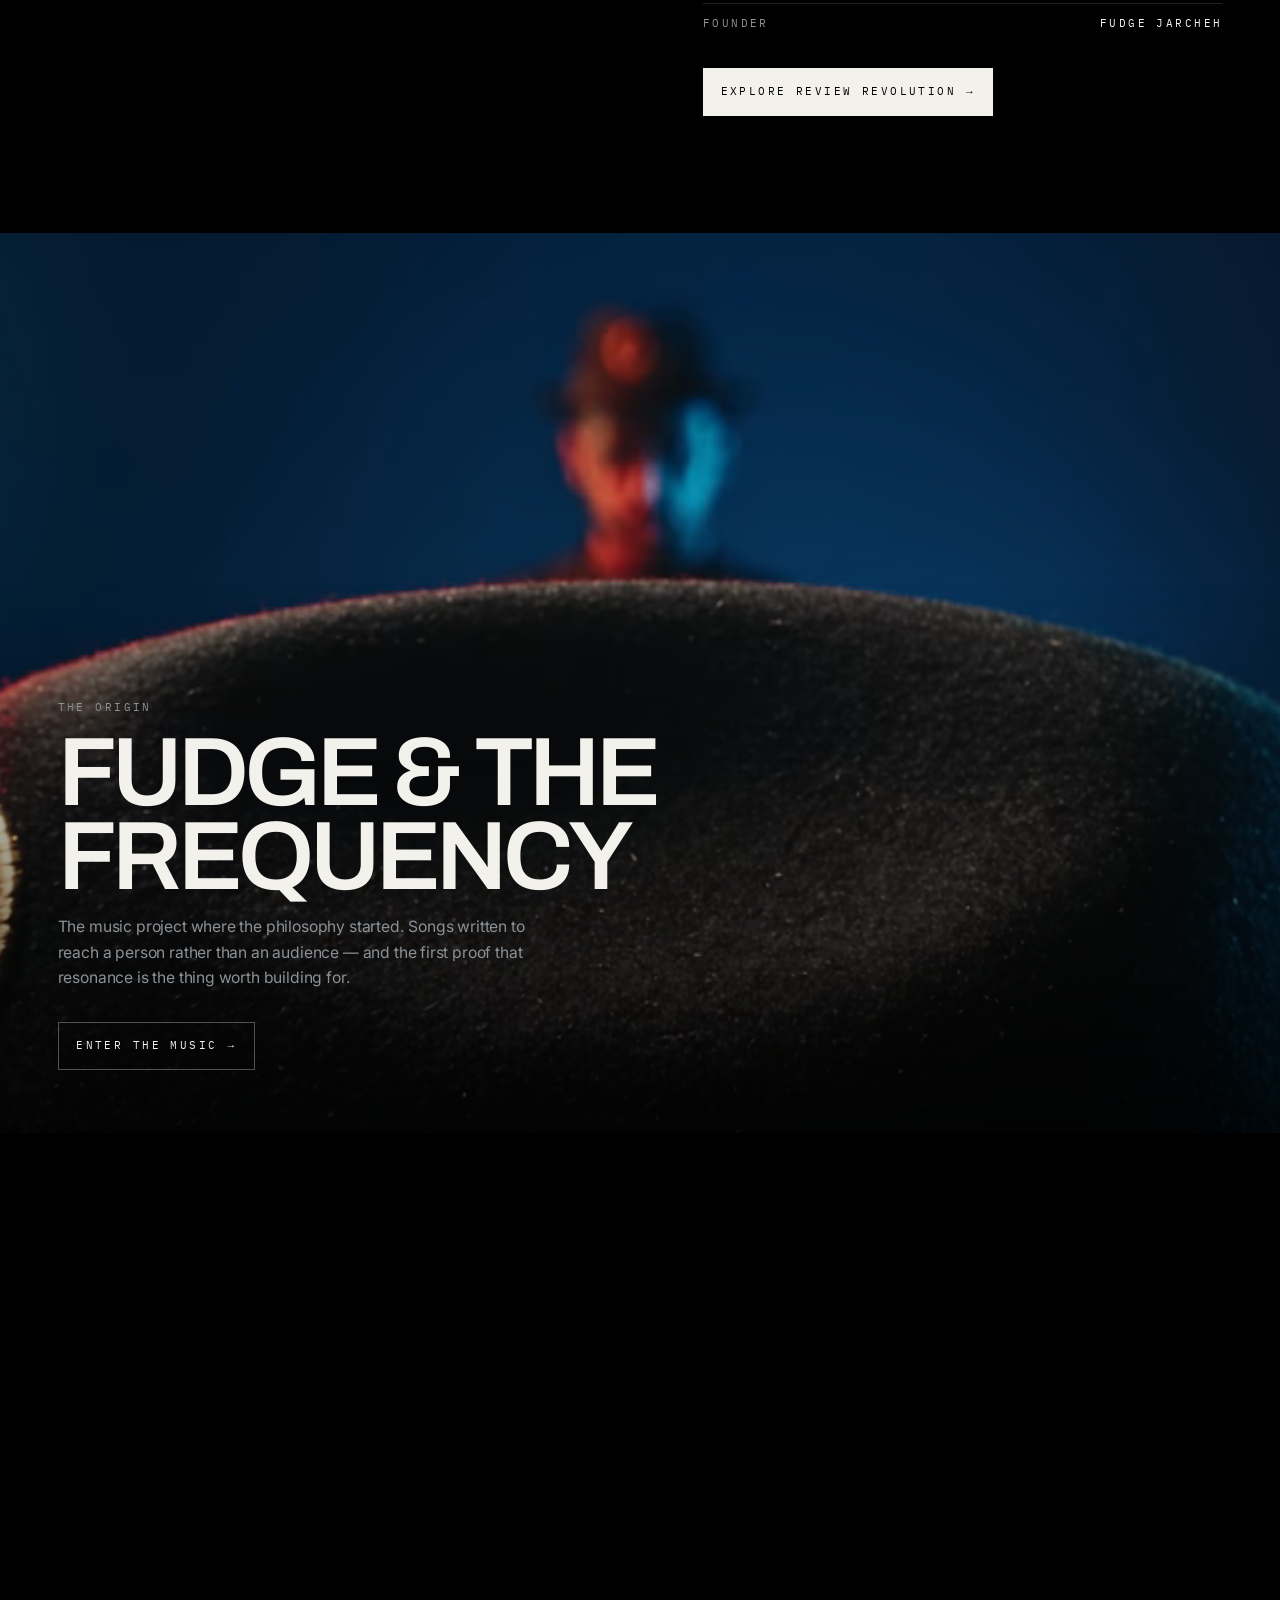
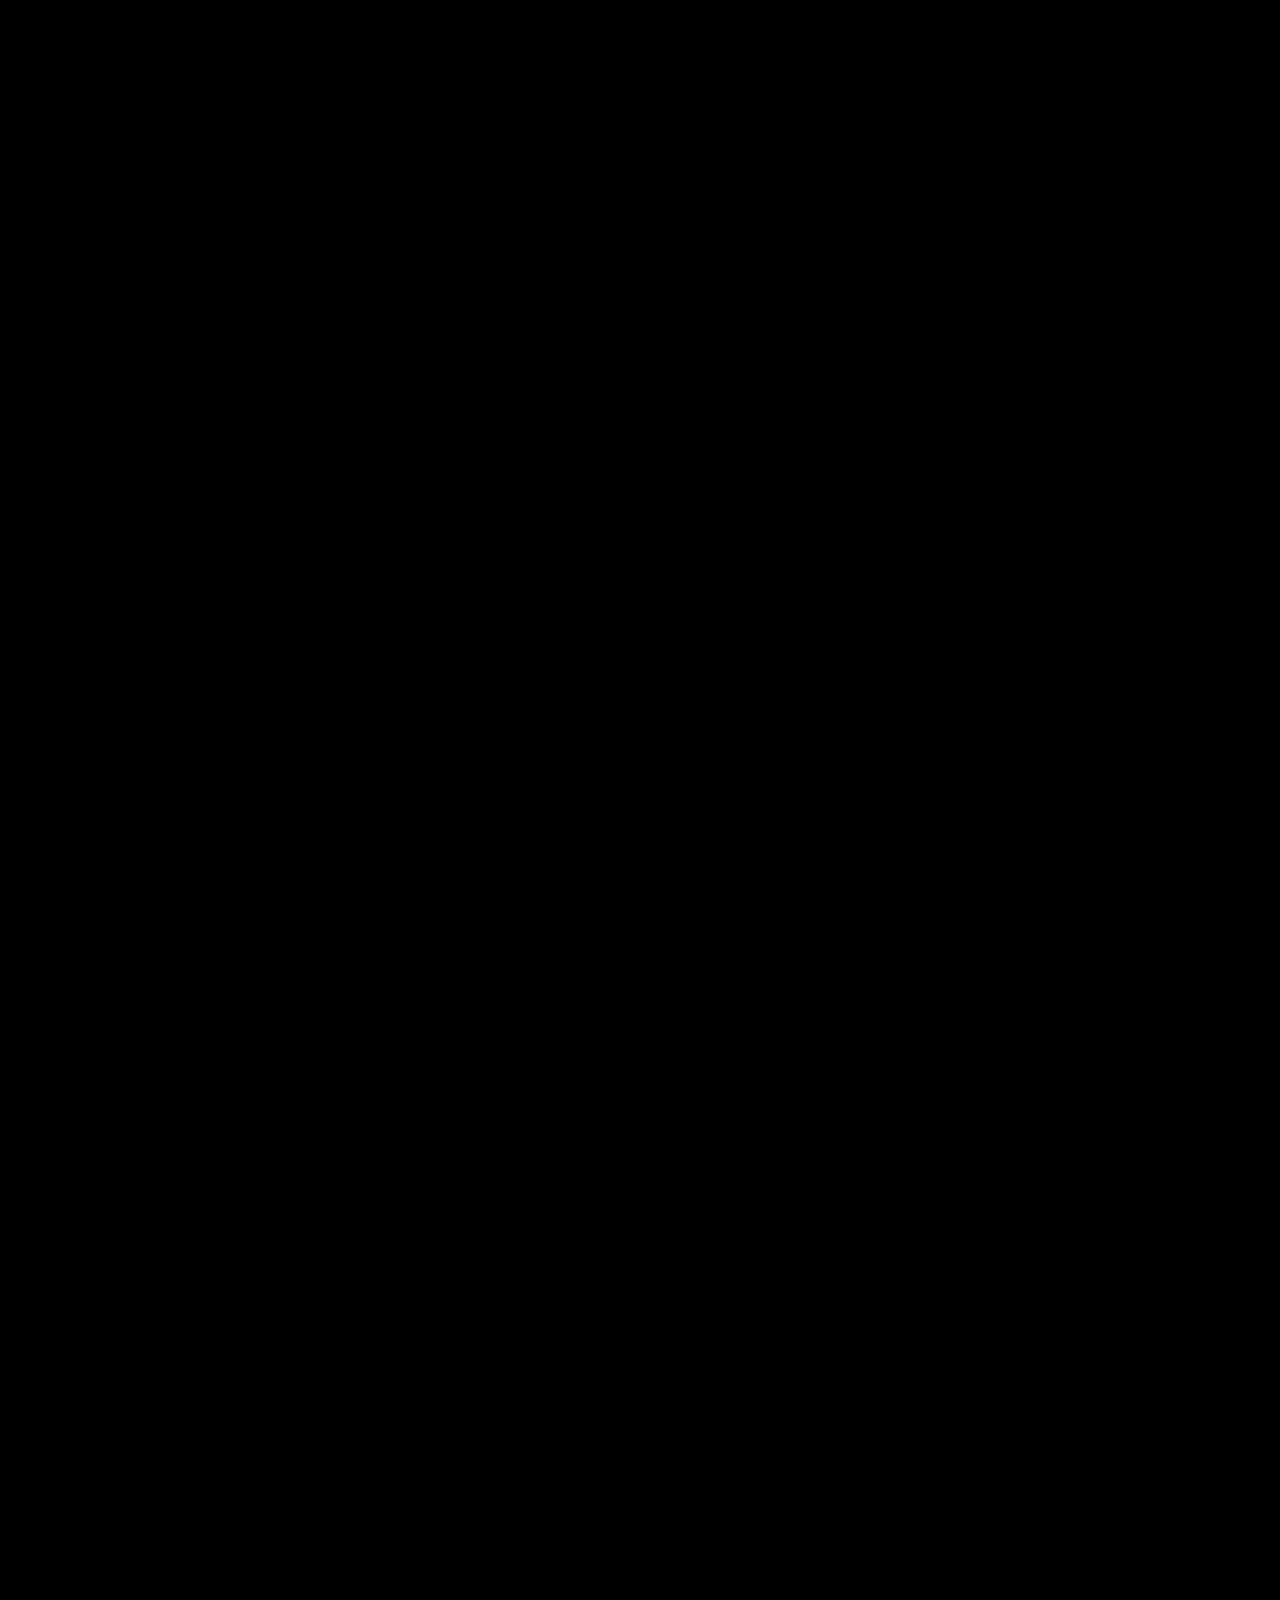
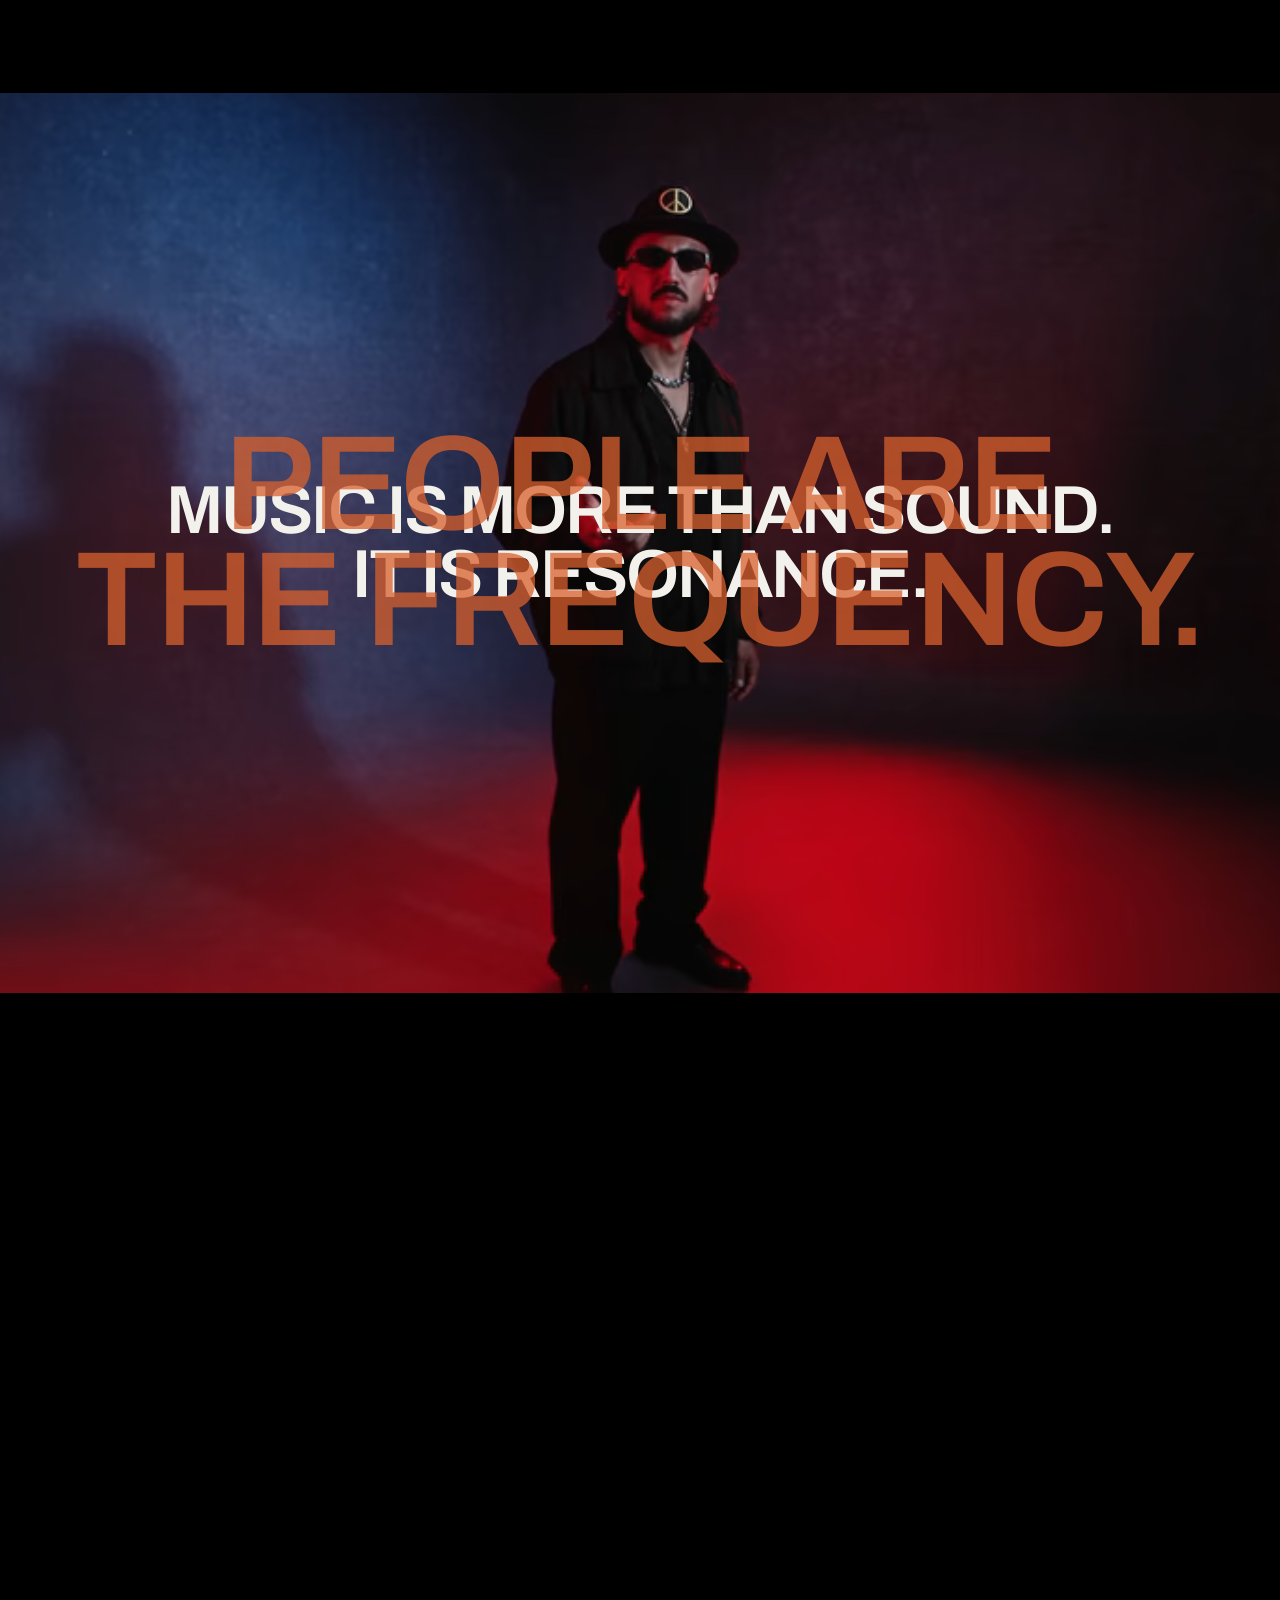
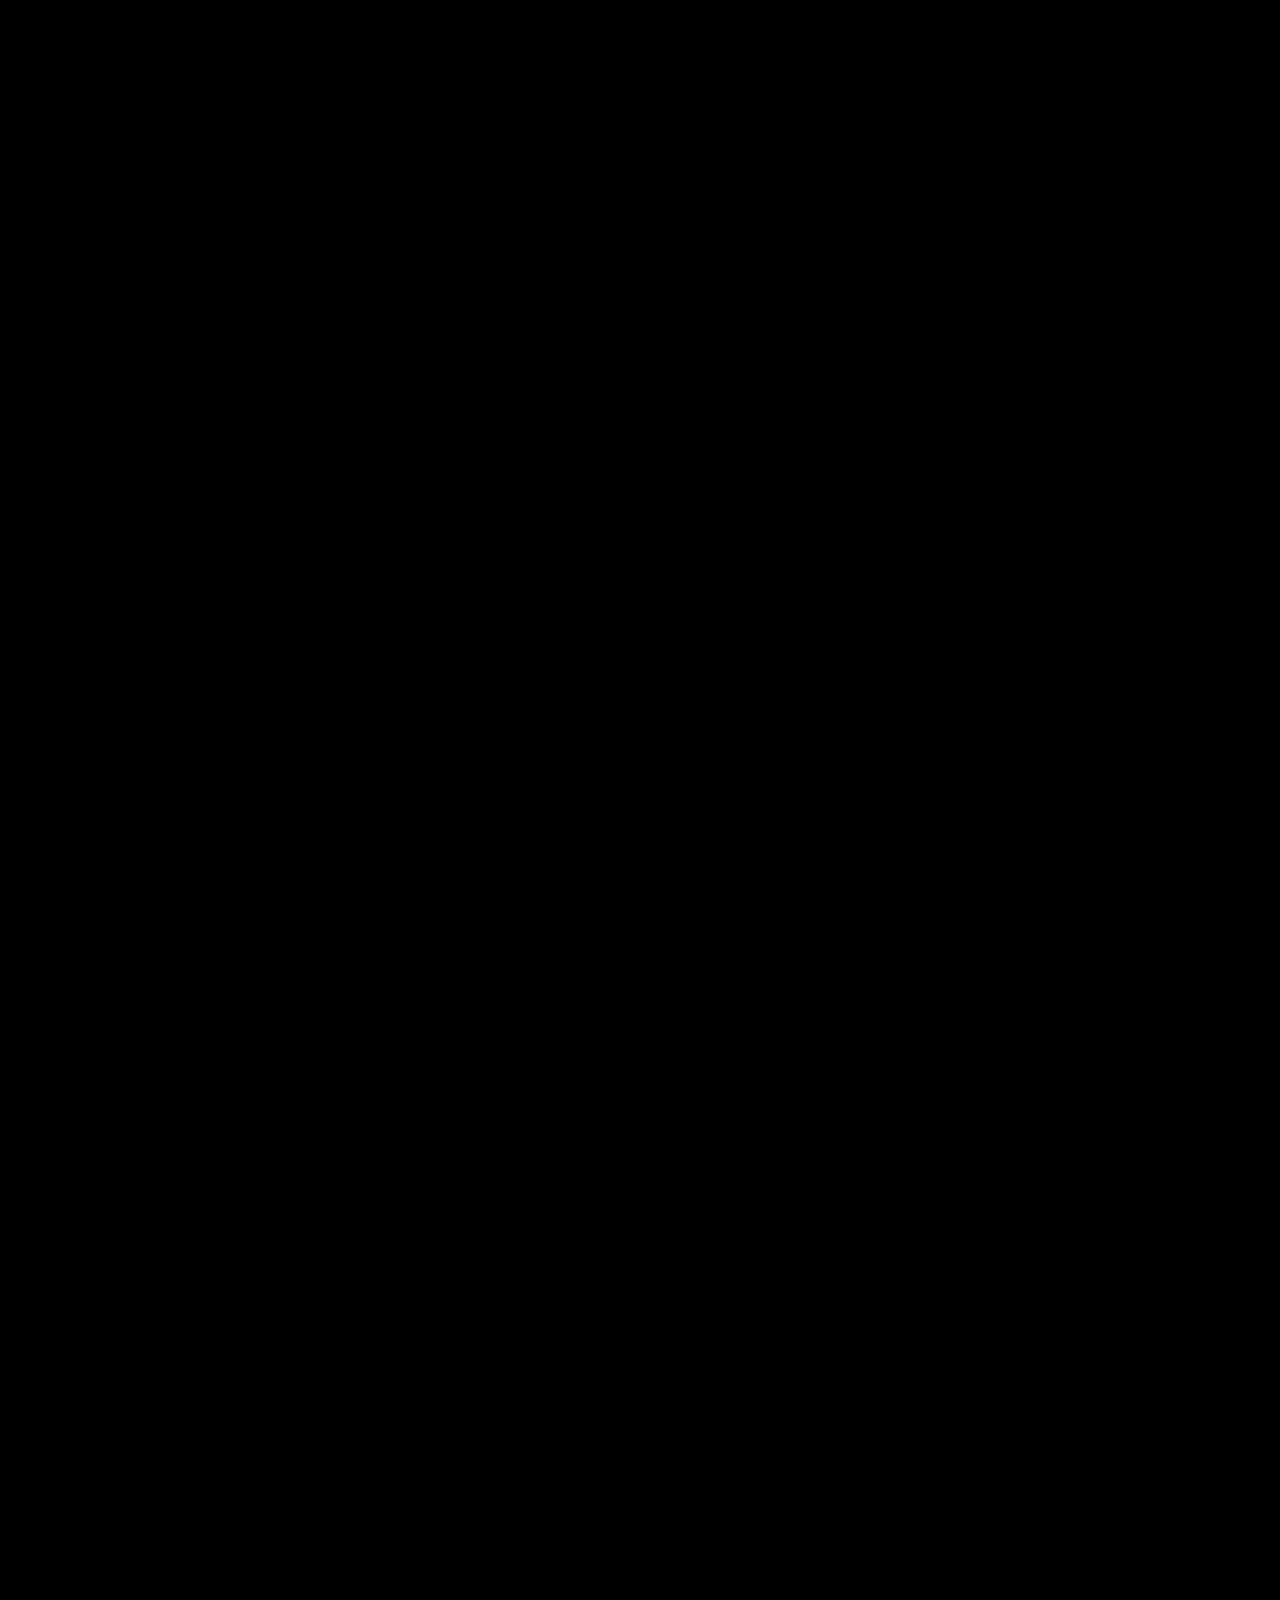
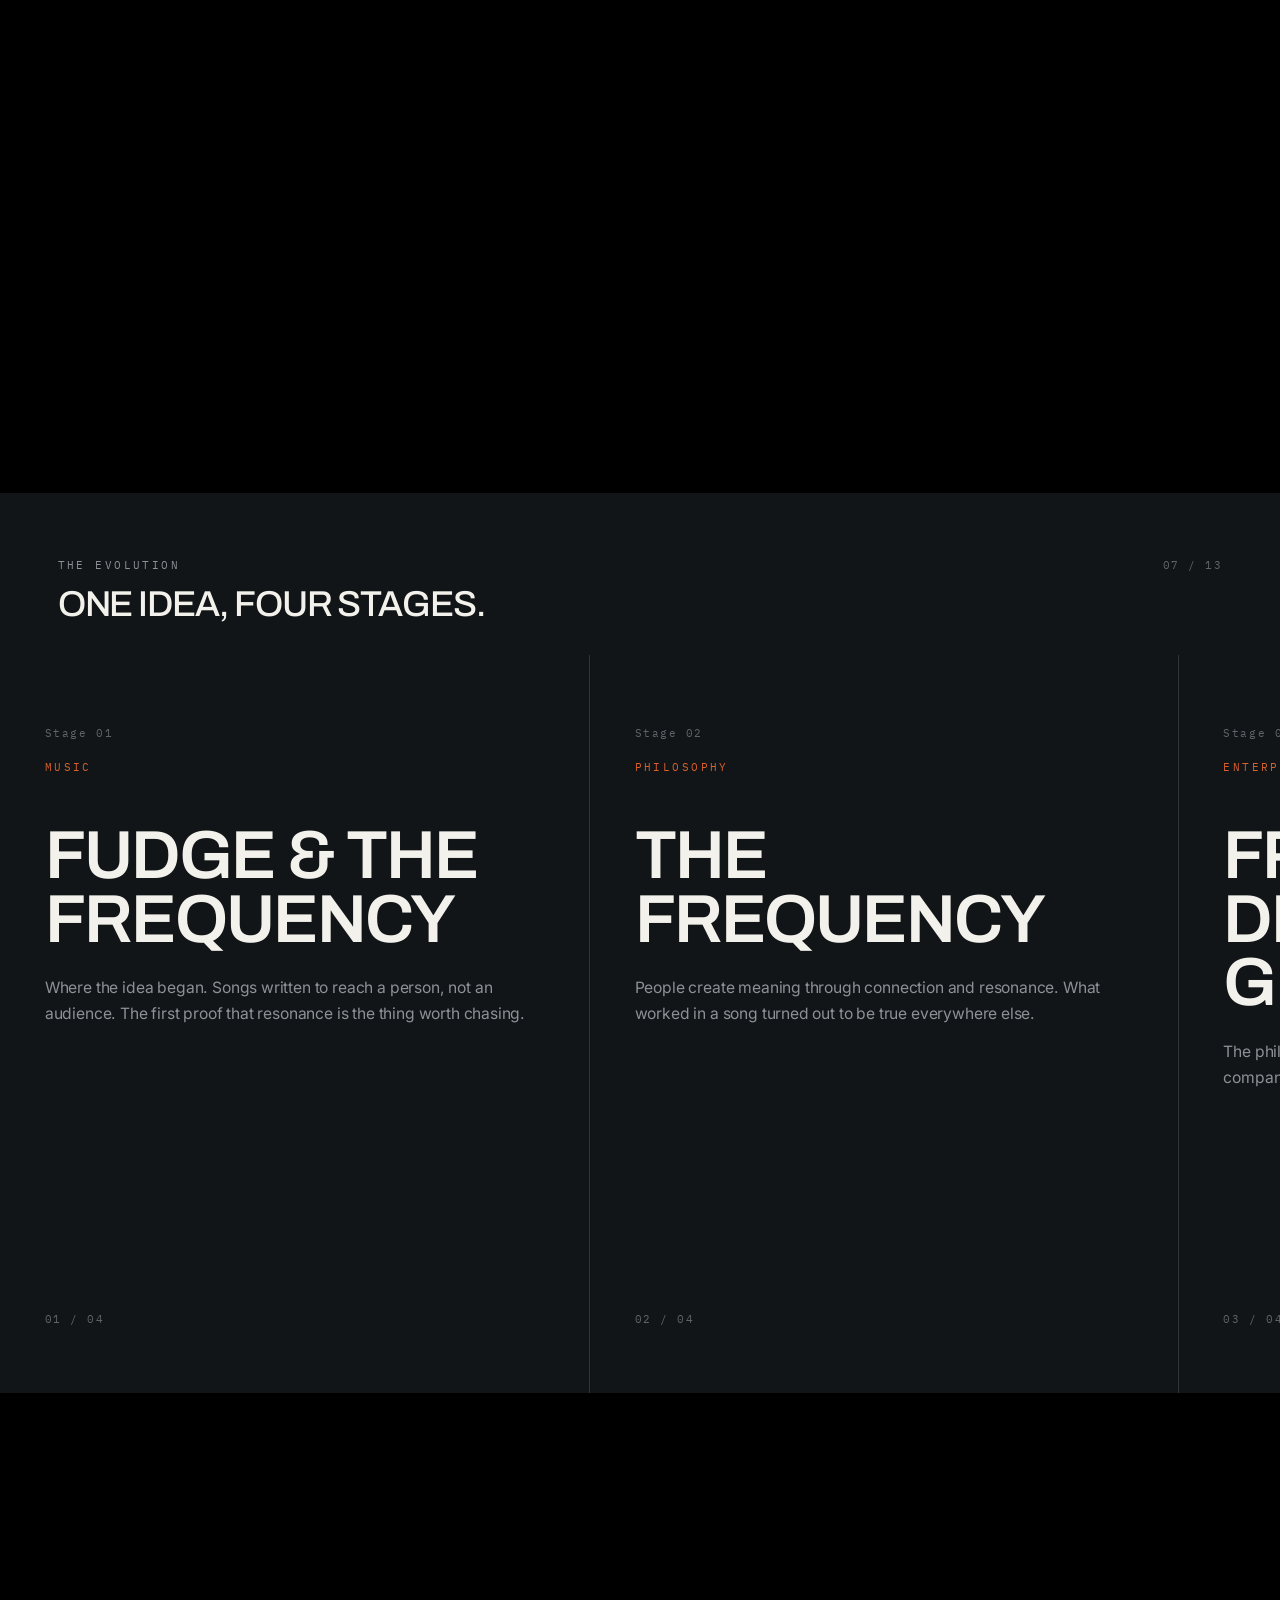
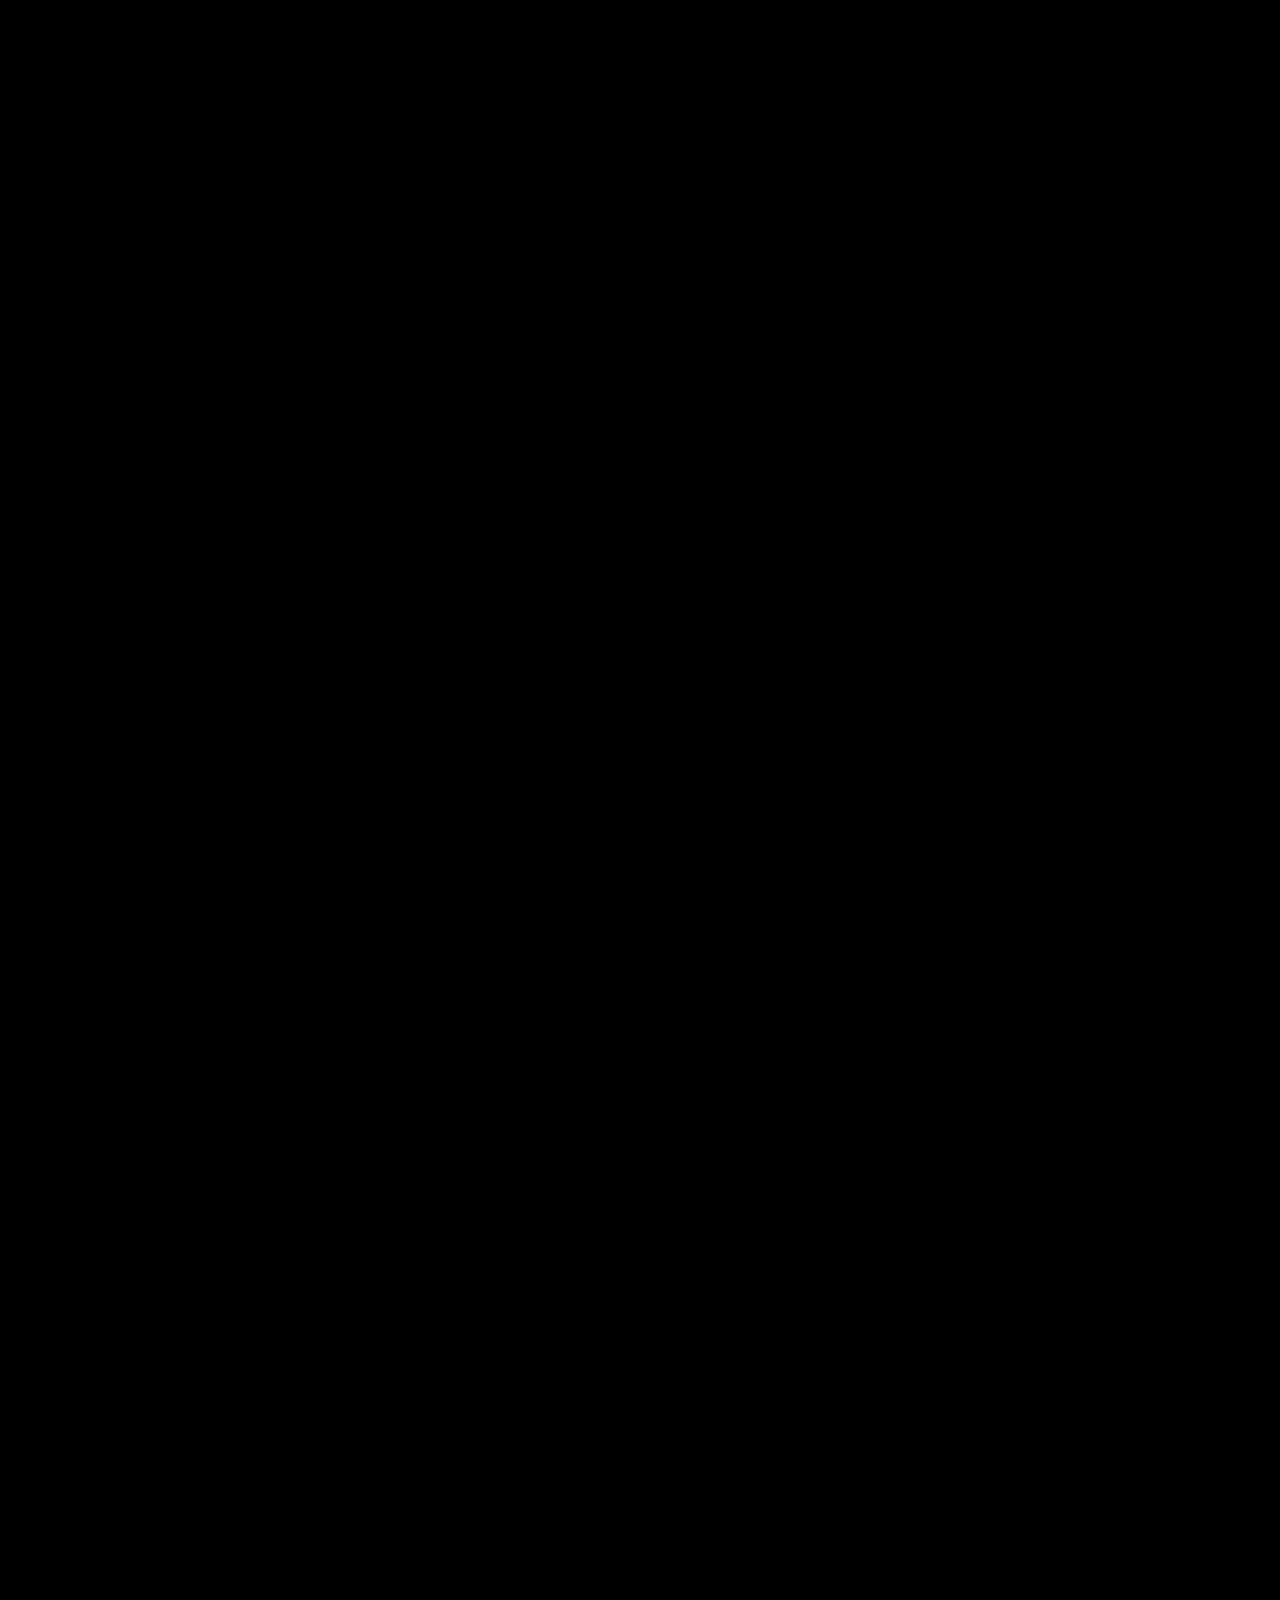
==== commit ecf1166b: "Remove letterbox bars from hero and origin sections The .letterbox class draws decorative black bars" ====
--- a/index.html
+++ b/index.html
@@ -105,7 +105,7 @@
      01 — HERO
      ============================================================ -->
 <section class="scene hero no-overflow" id="hero" data-scene data-chapter="01" aria-labelledby="hero-title">
-  <div class="scene__stage hero__stage letterbox">
+  <div class="scene__stage hero__stage">
 
     <div class="layer layer--media">
       <!-- The scroll IS the transport: engine.js maps scene progress onto
@@ -345,7 +345,7 @@
      05 — THE ORIGIN
      ============================================================ -->
 <section class="scene origin no-overflow" id="origin" data-scene data-chapter="05" aria-labelledby="origin-title">
-  <div class="scene__stage letterbox" style="background:#000">
+  <div class="scene__stage" style="background:#000">
 
     <div class="layer layer--media">
       <!-- Scroll-scrubbed like the hero: the film's own macro-to-wide
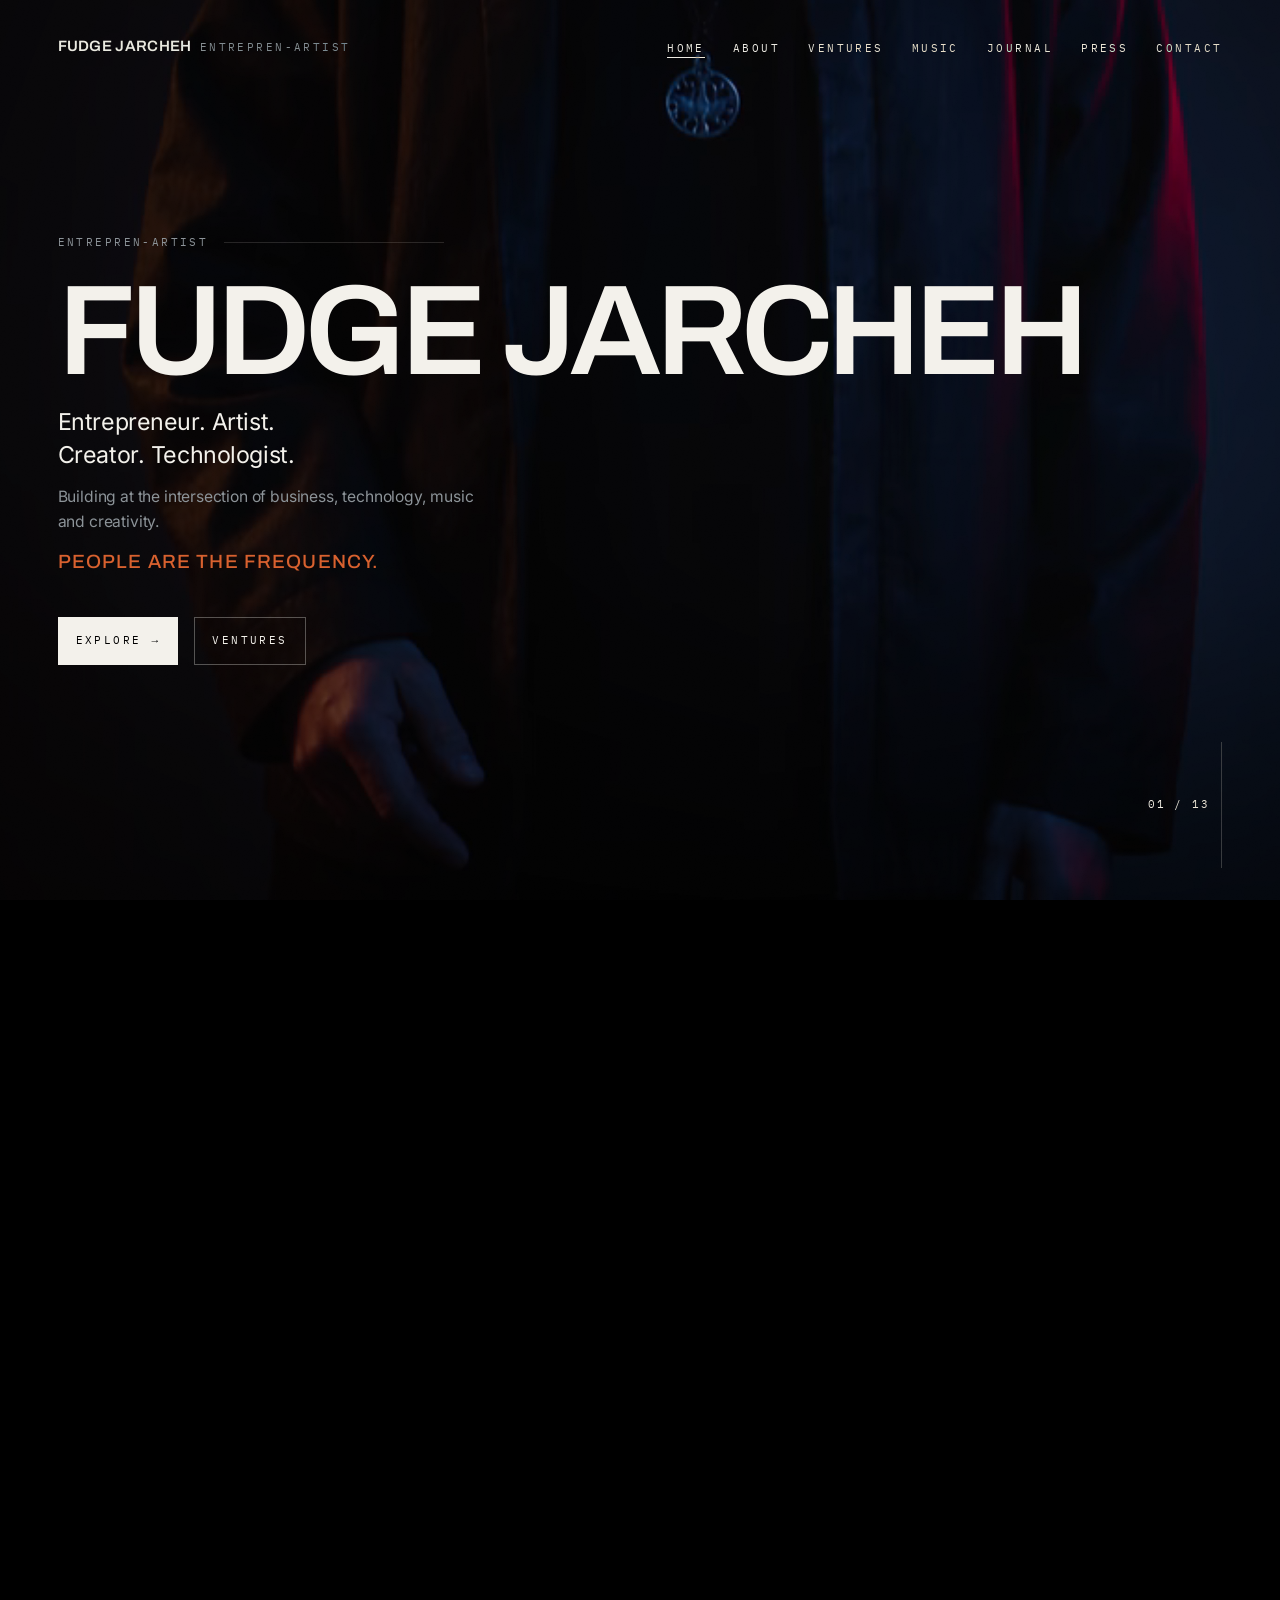
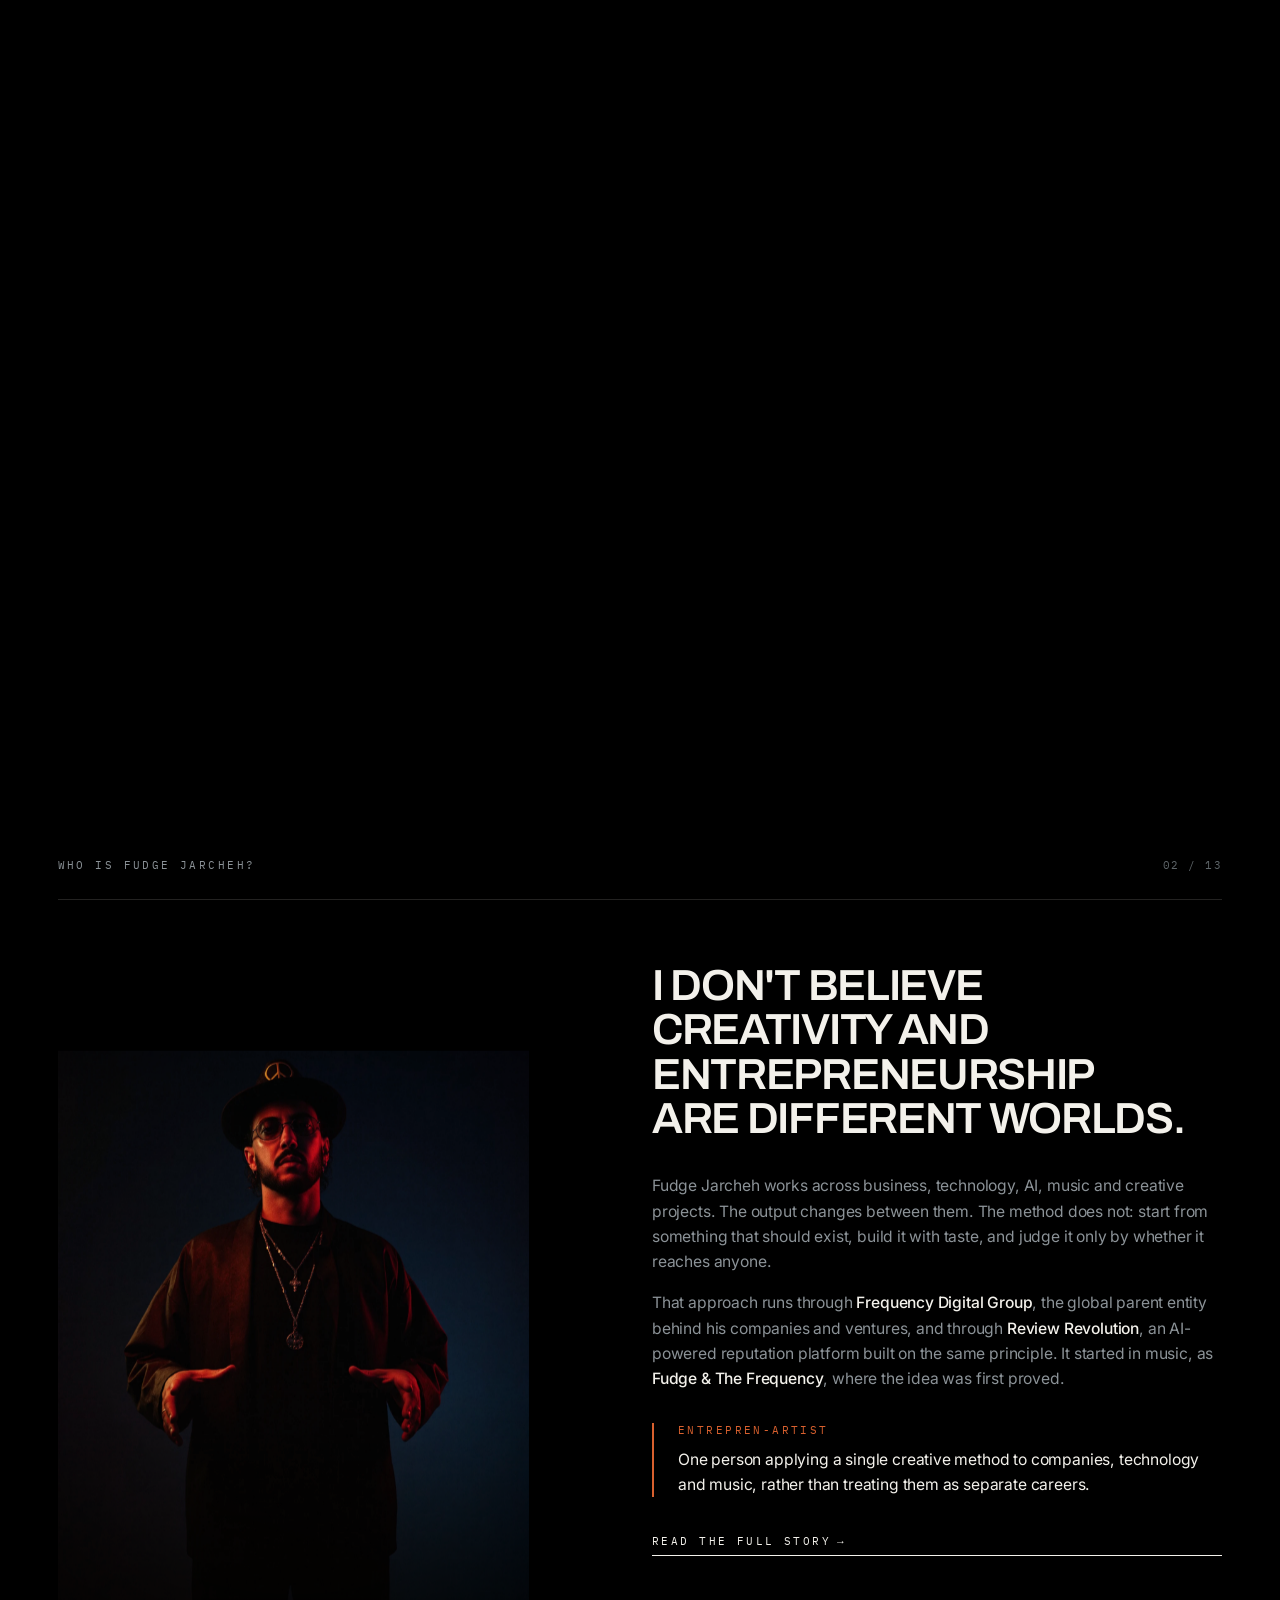
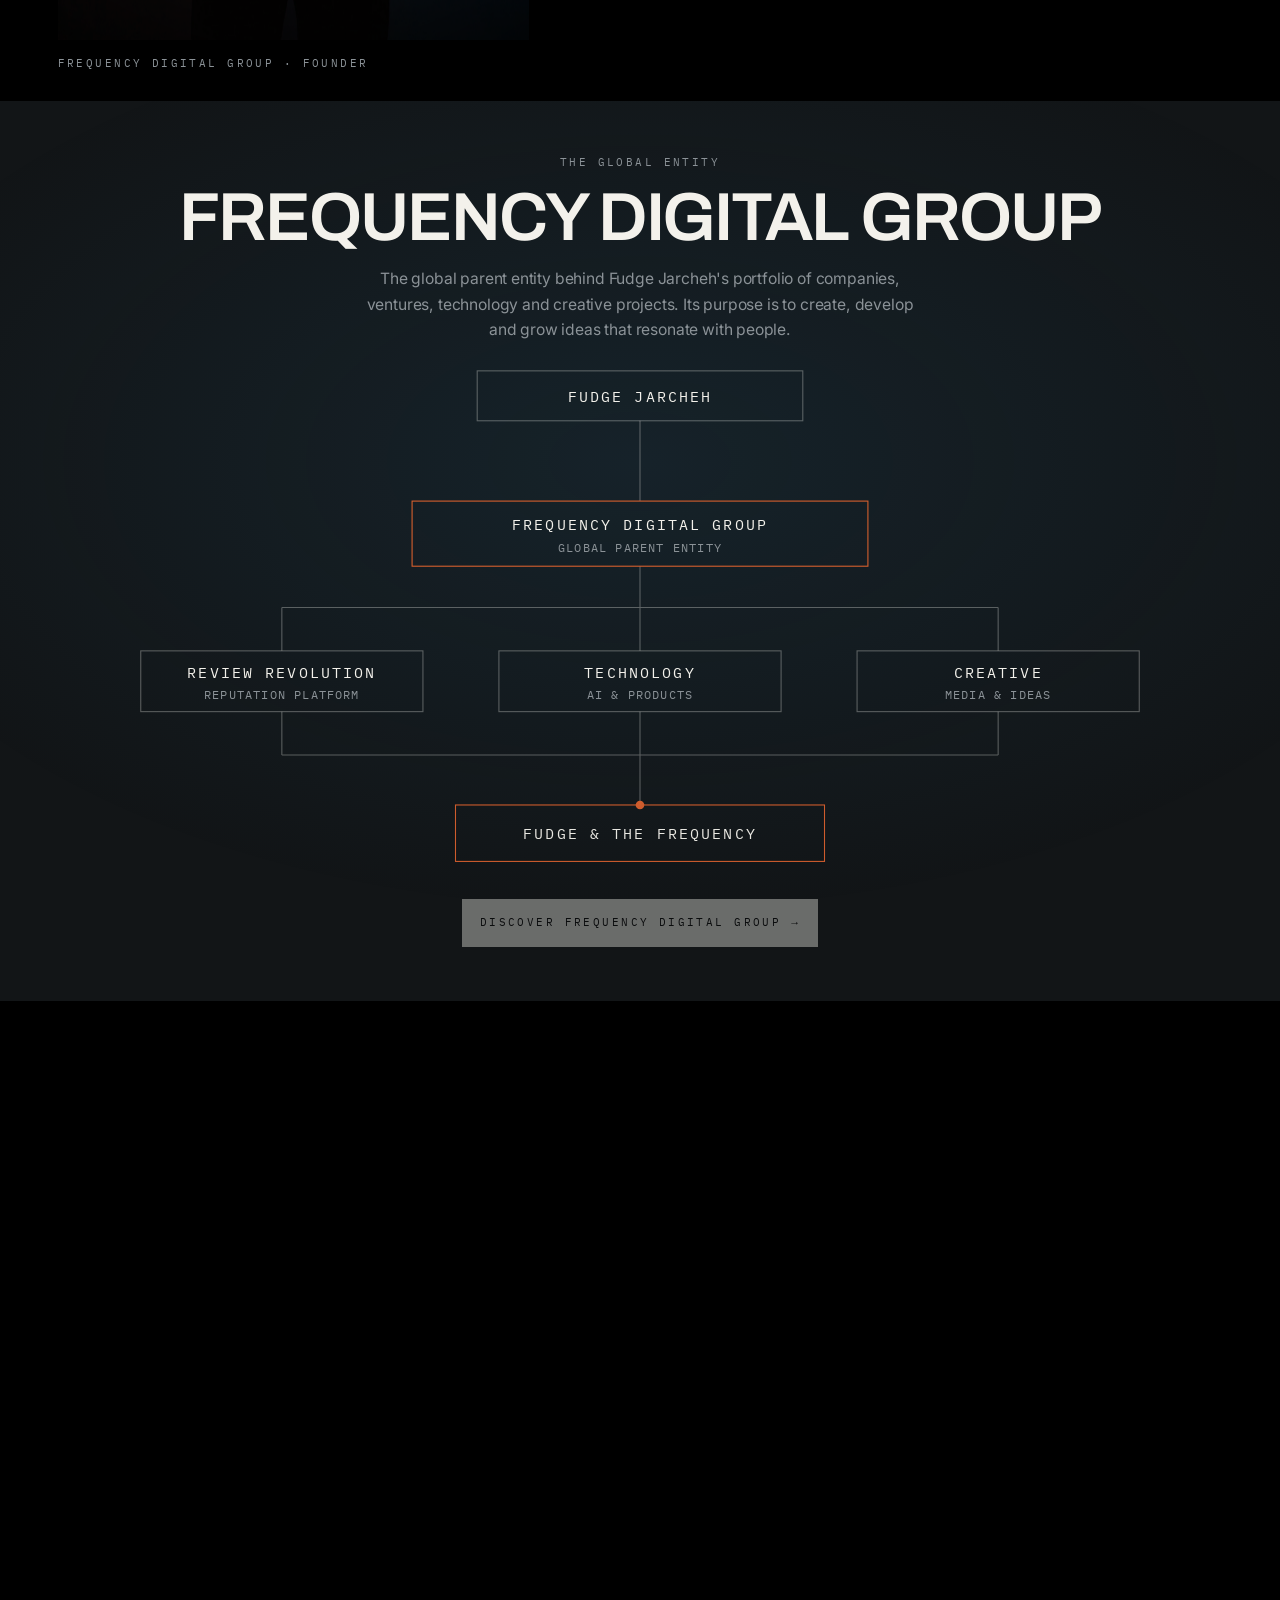
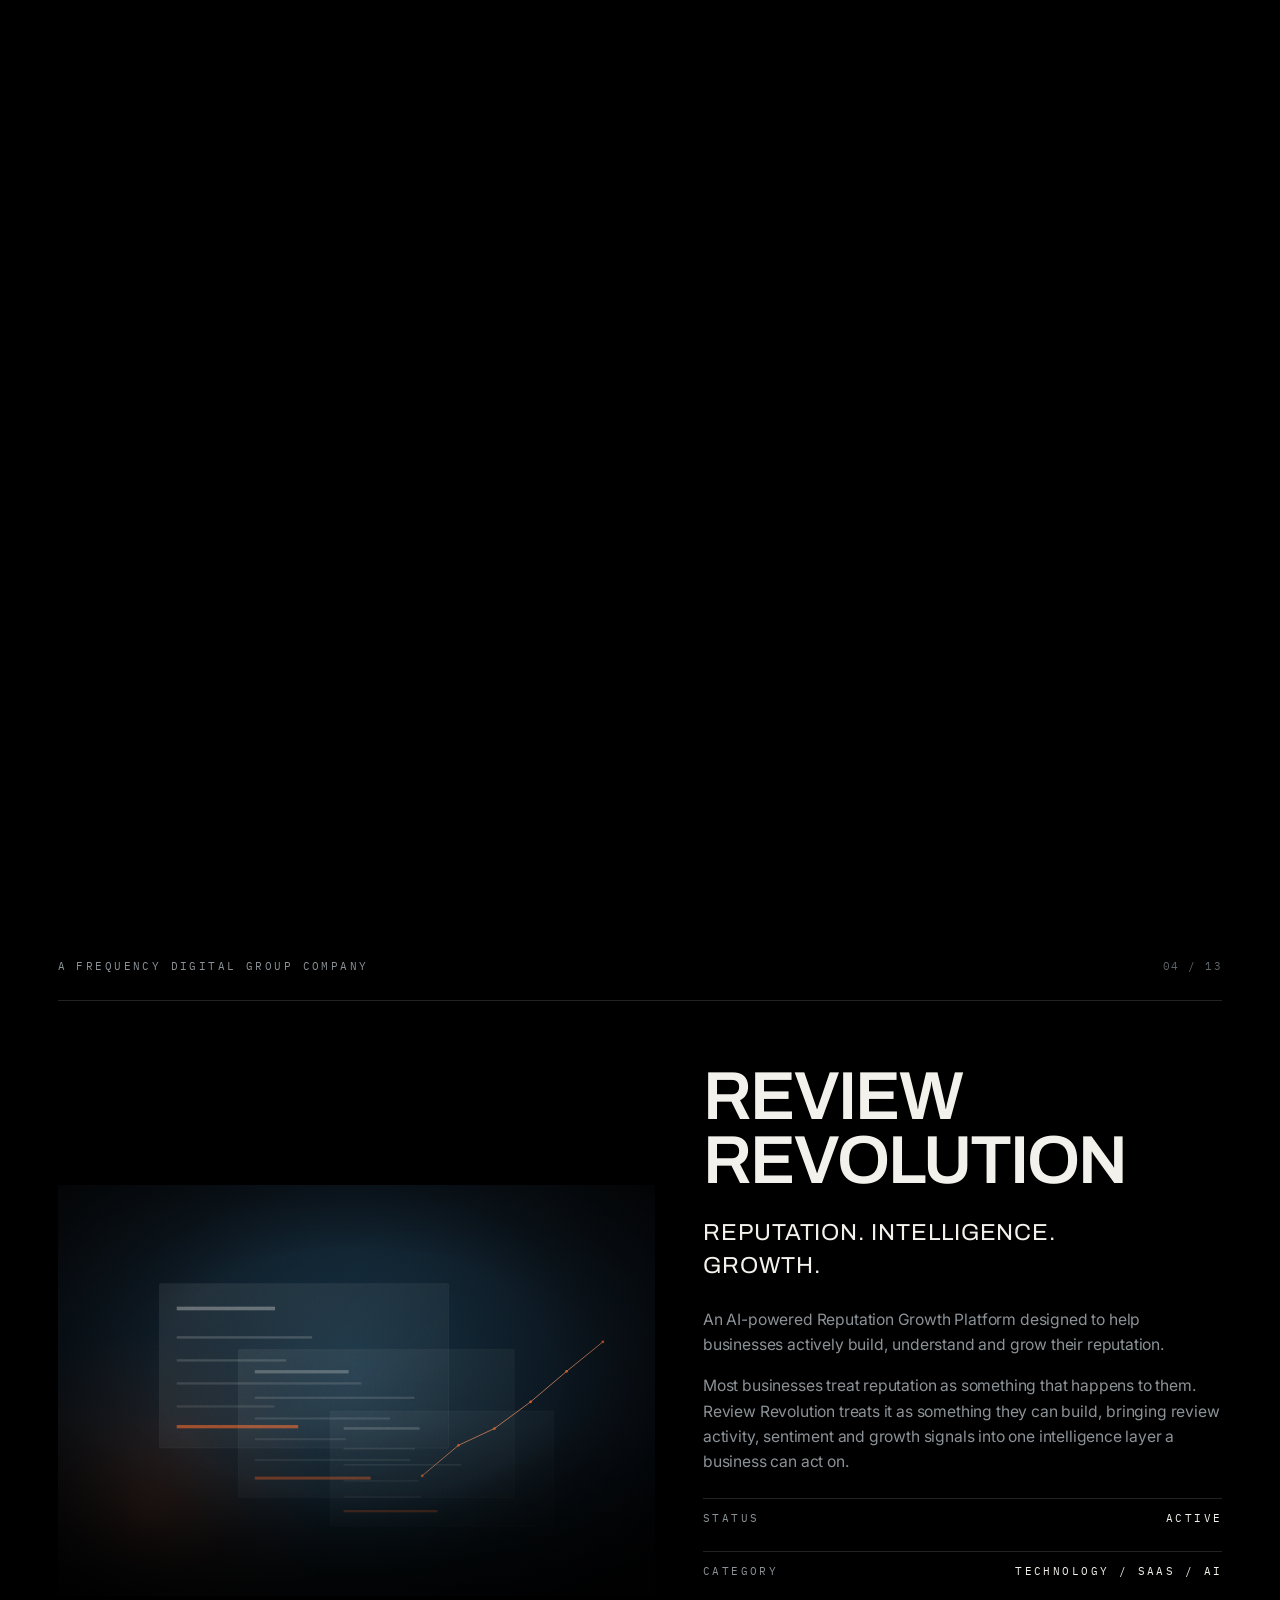
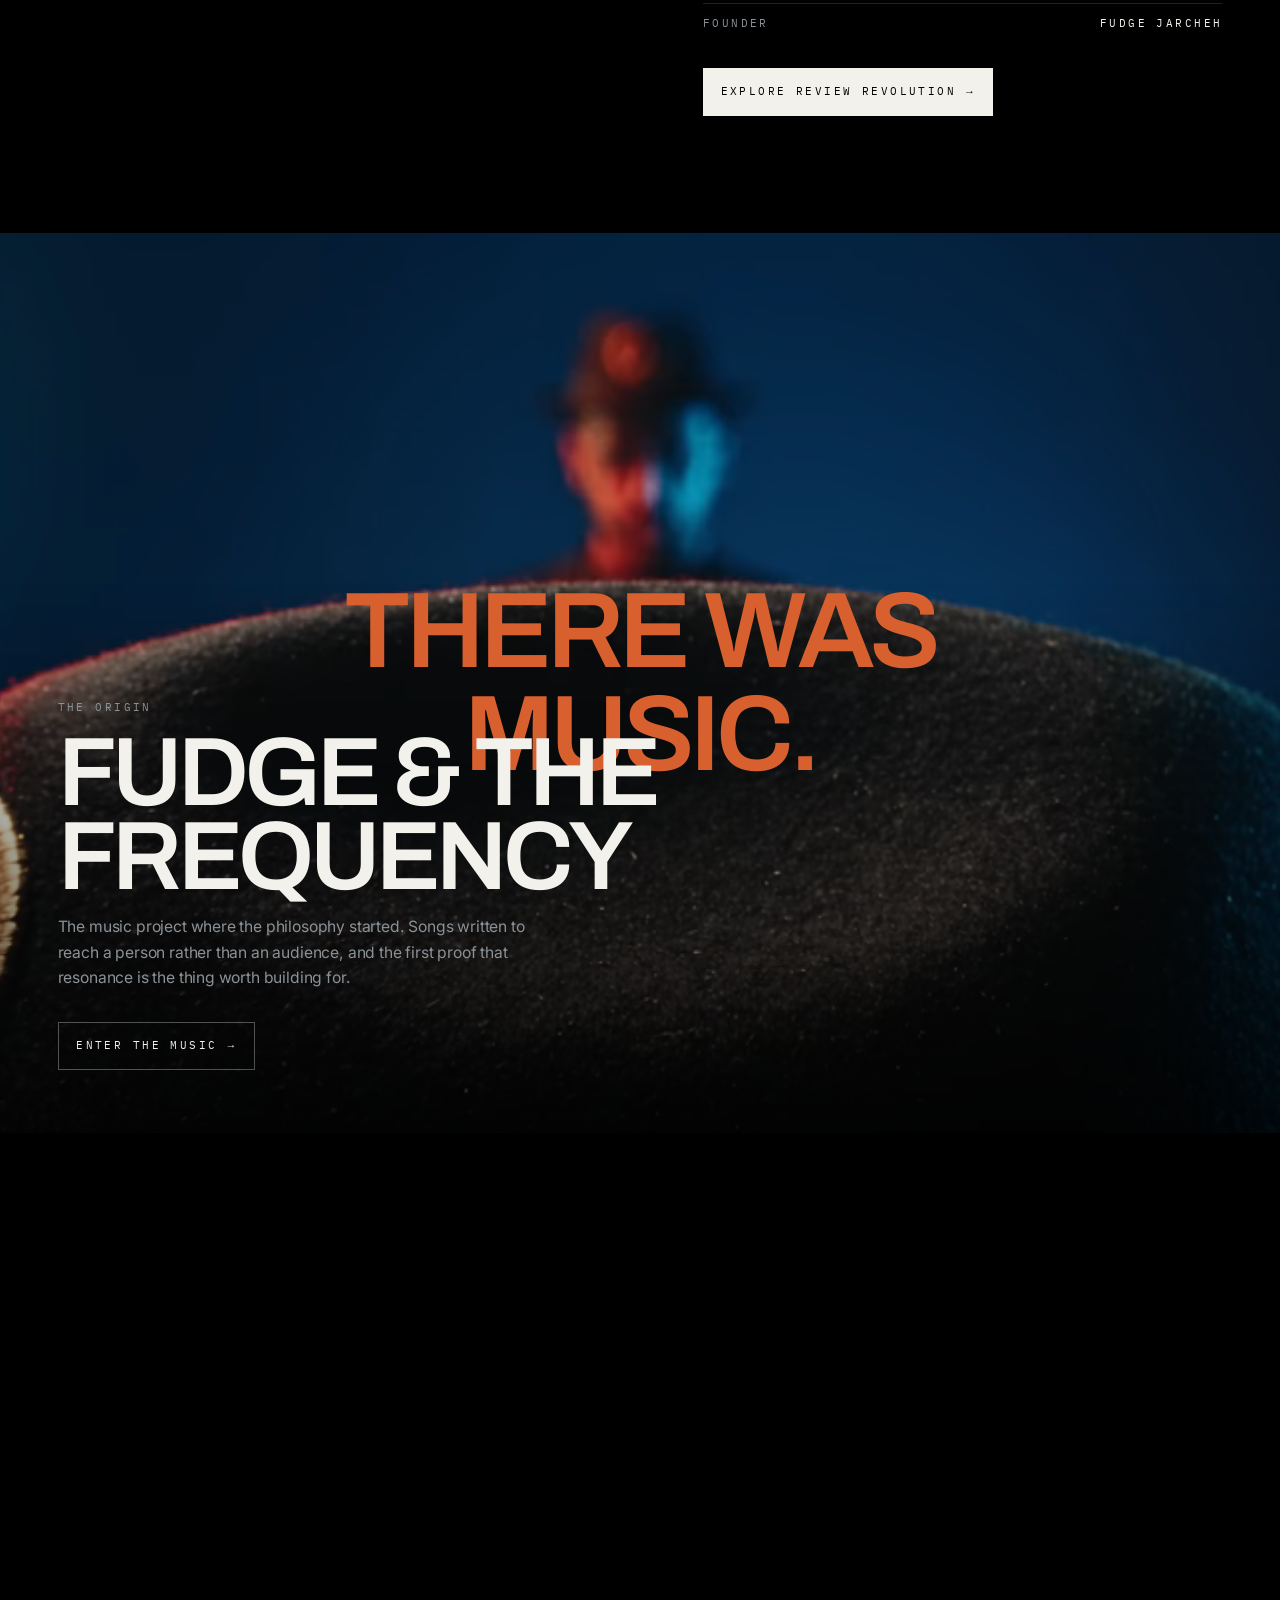
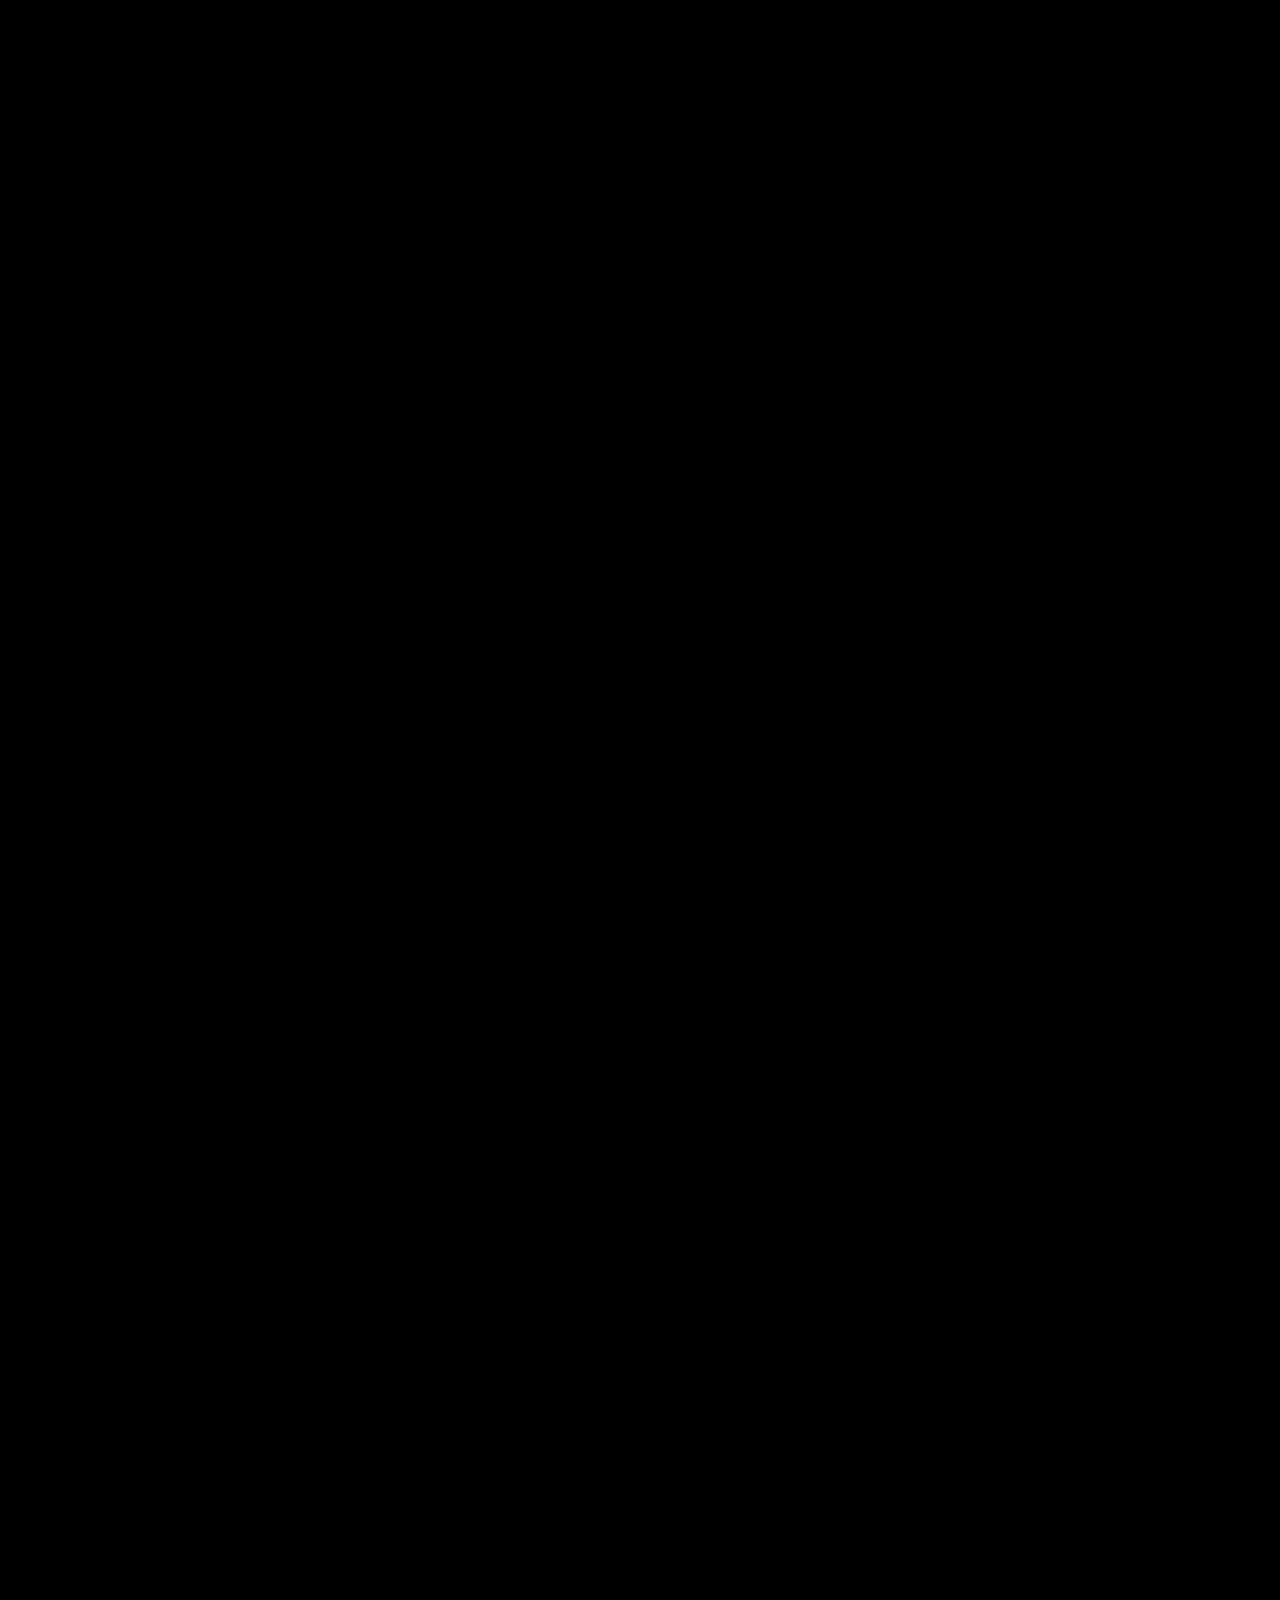
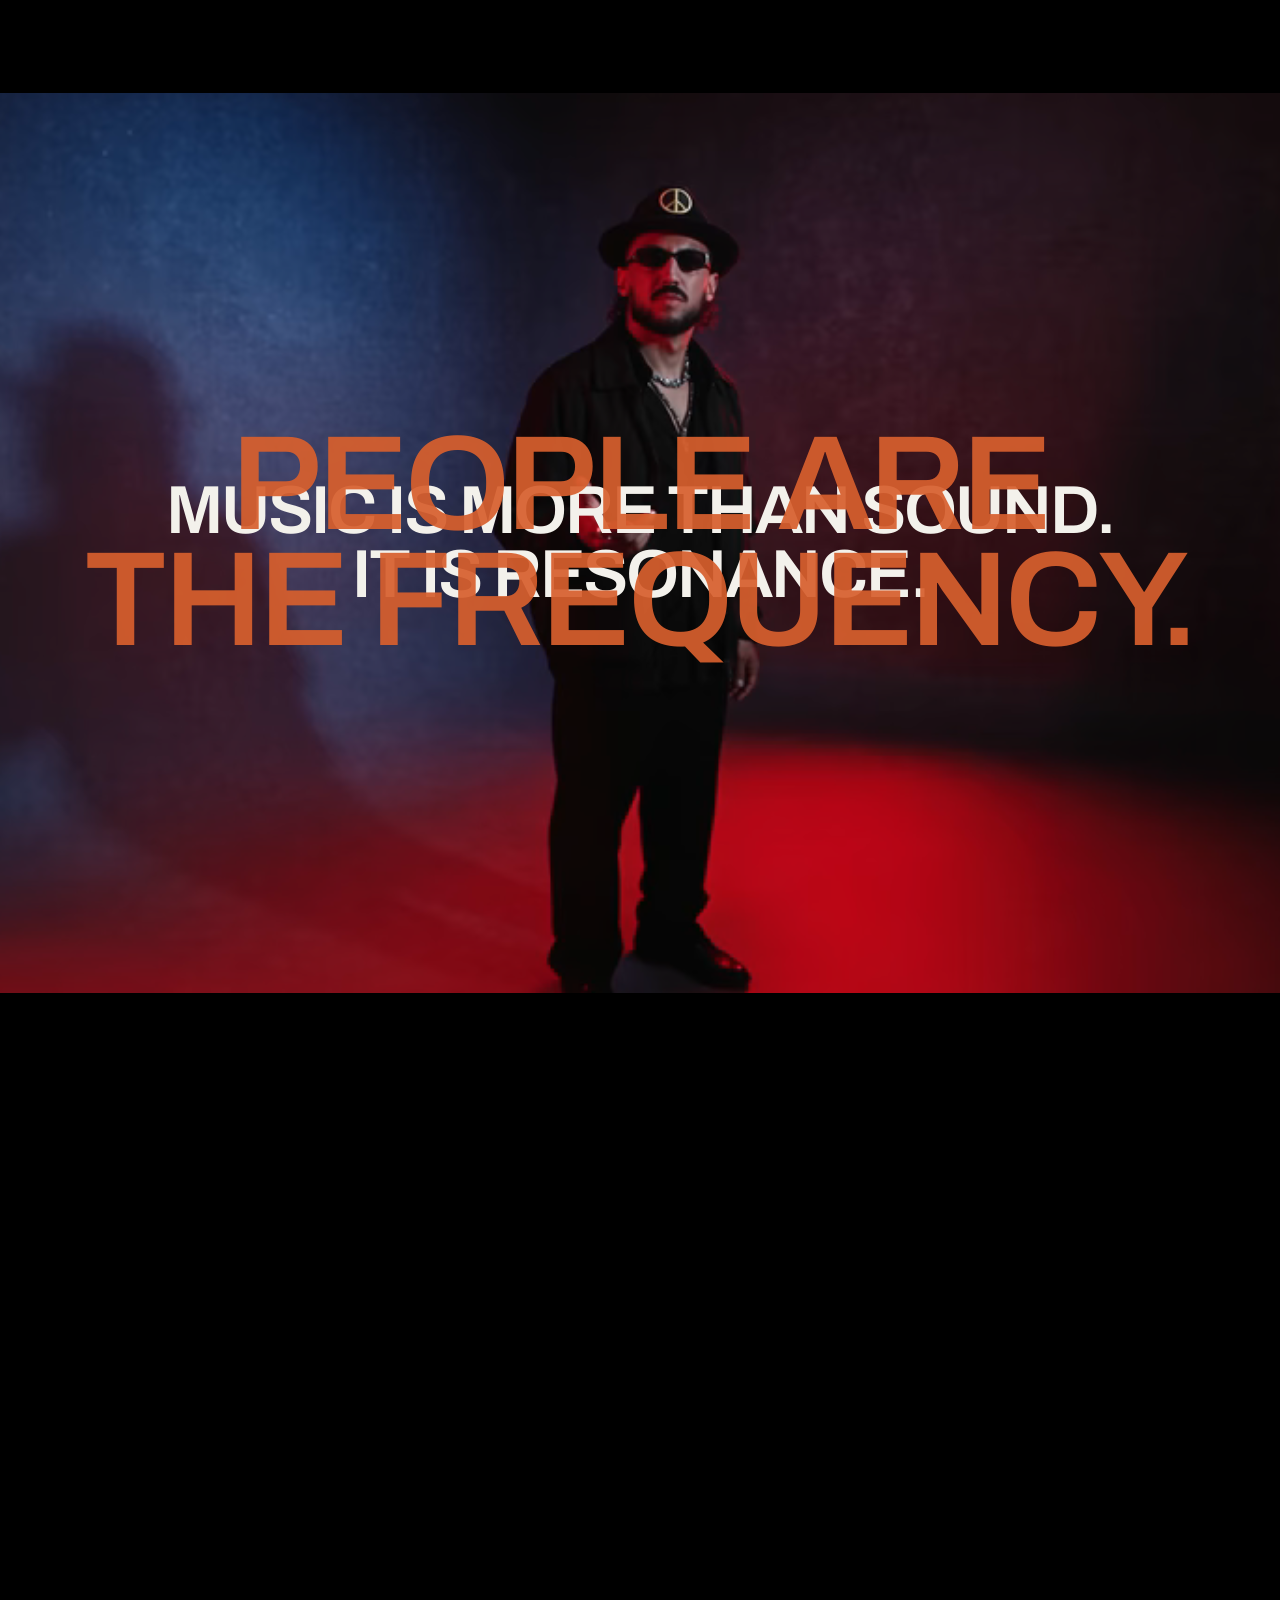
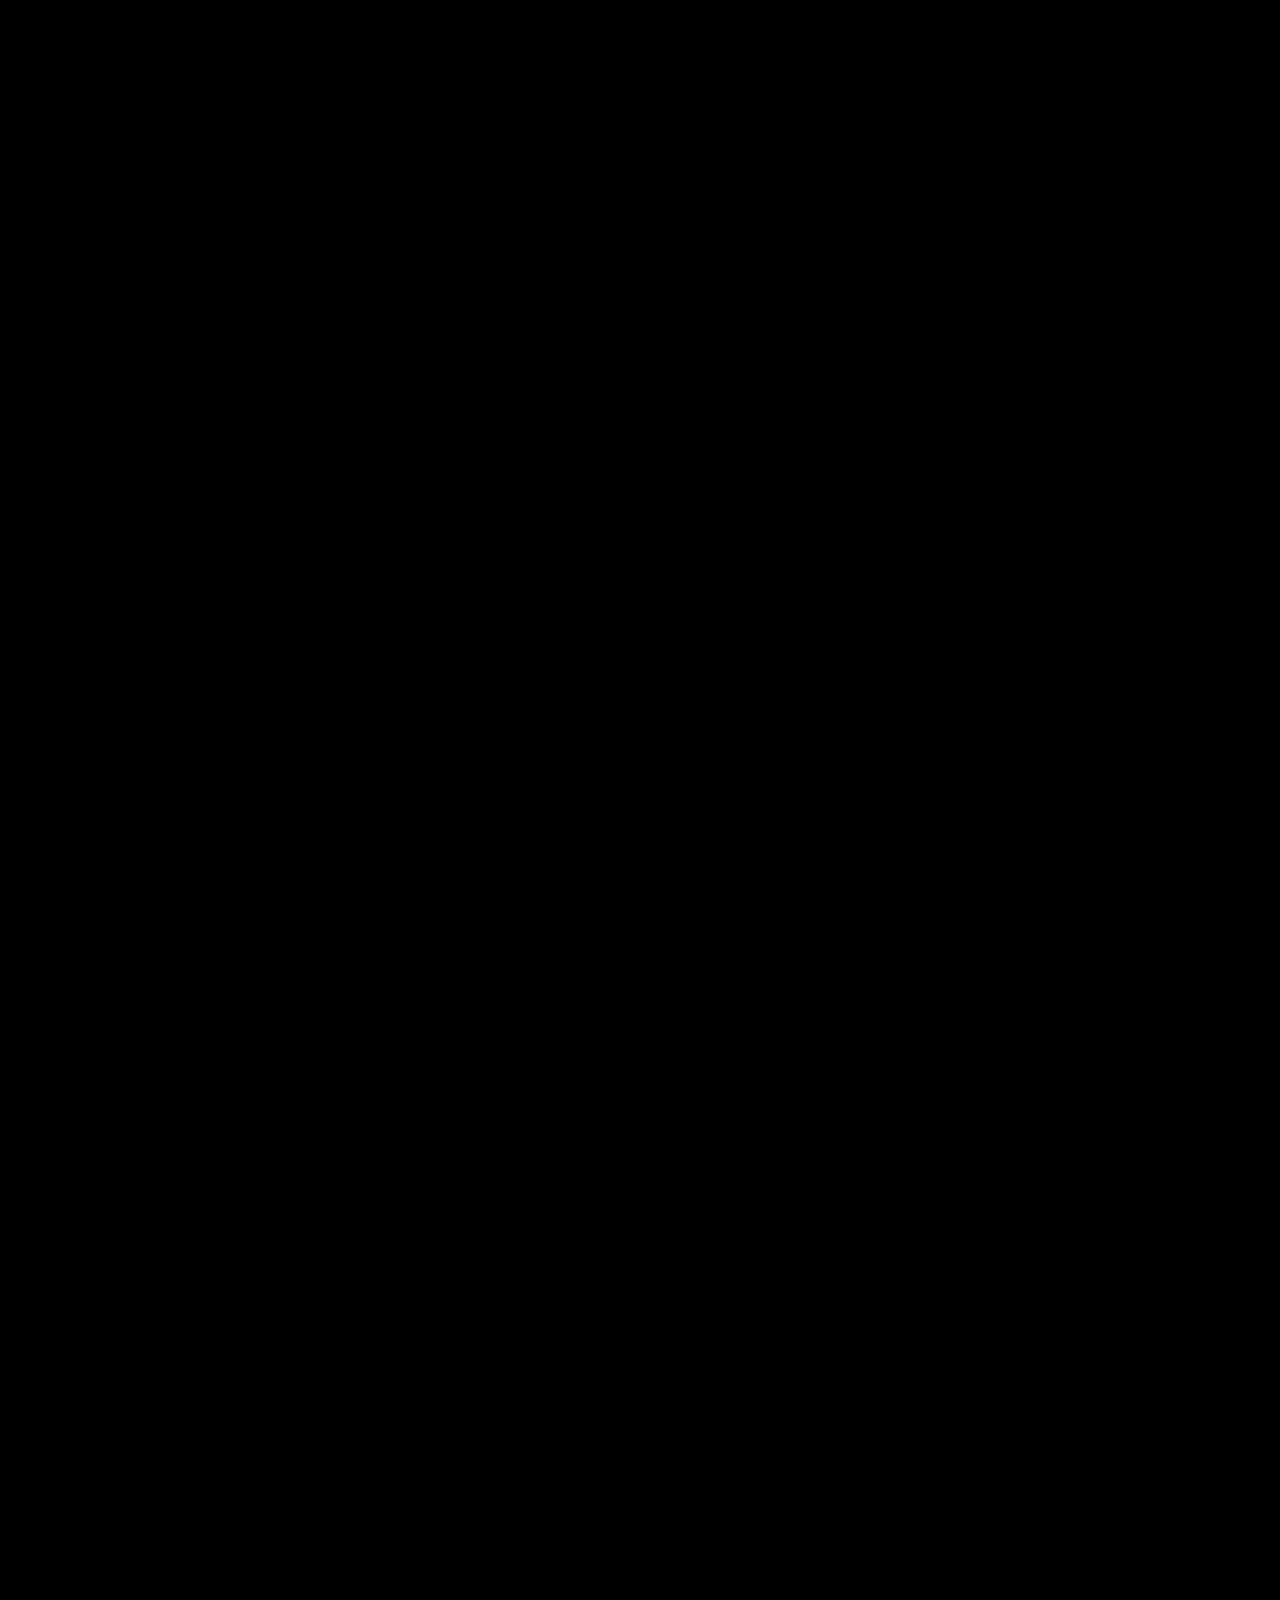
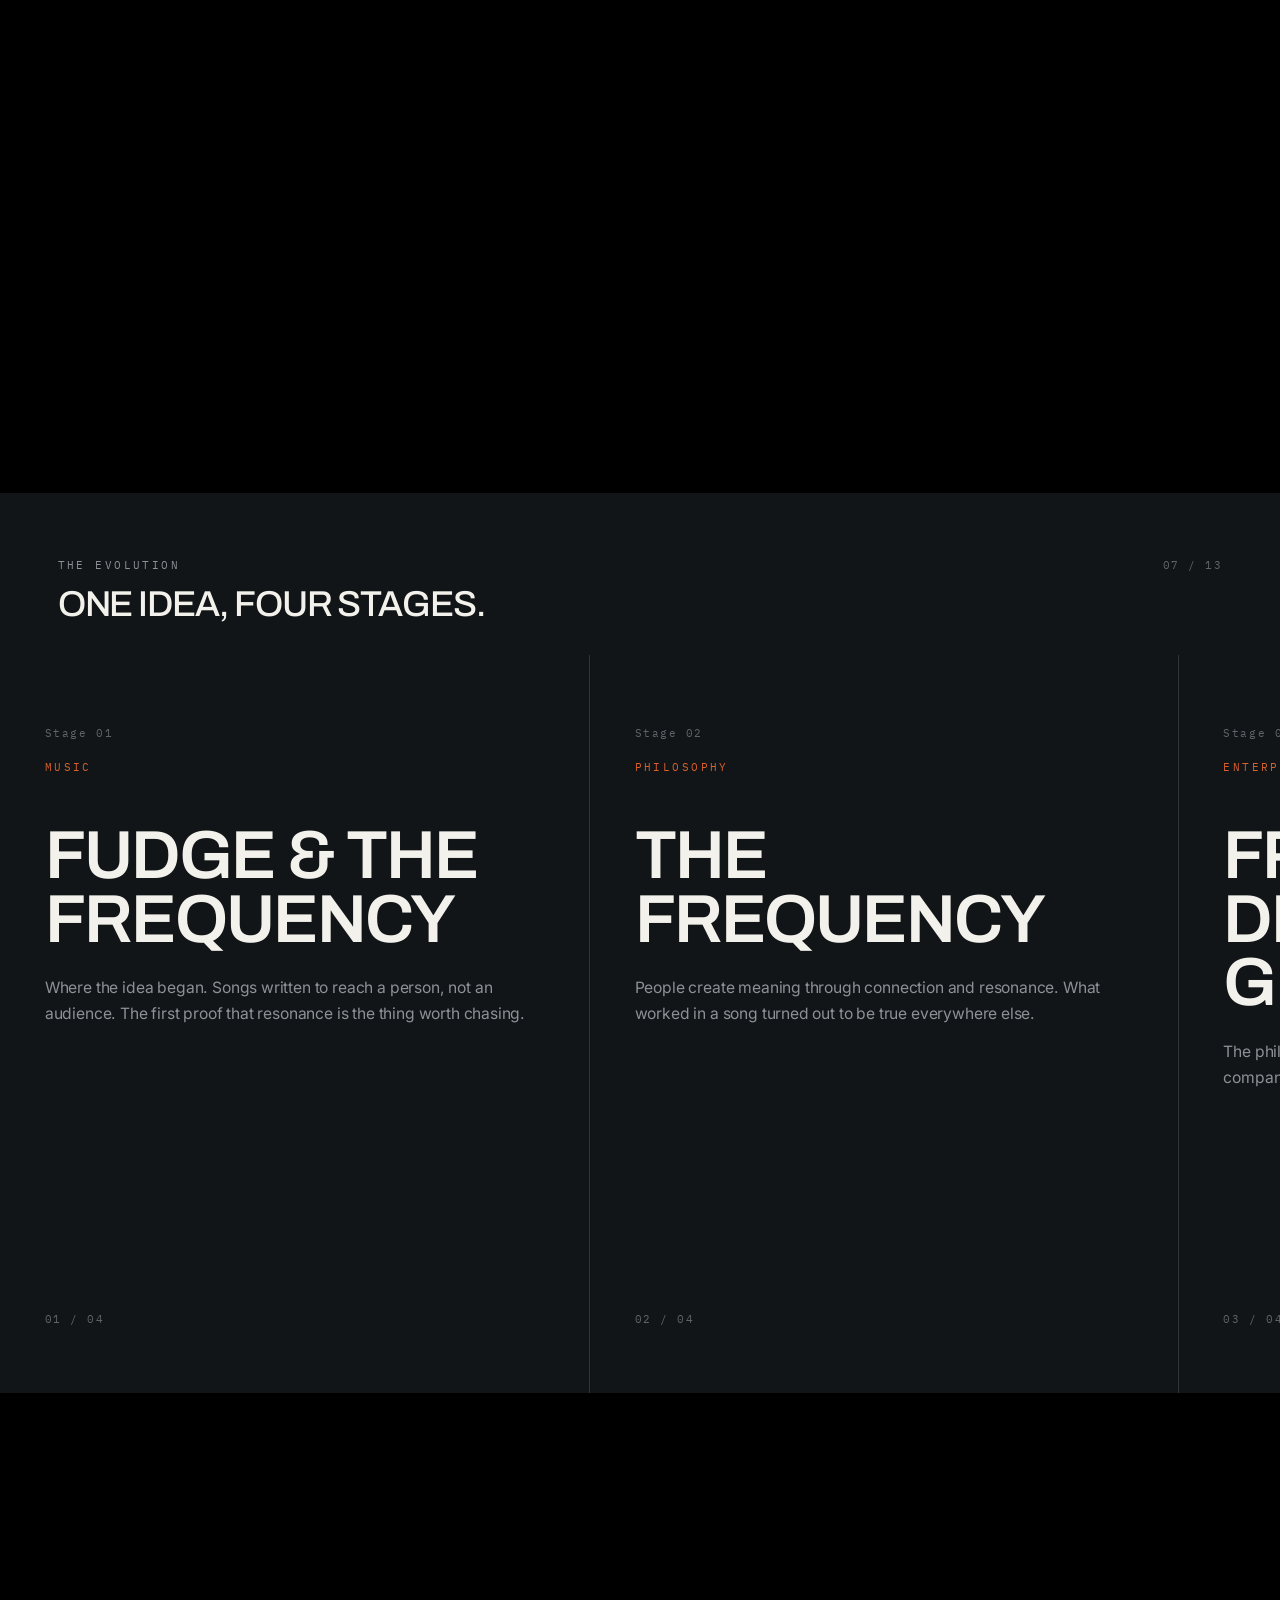
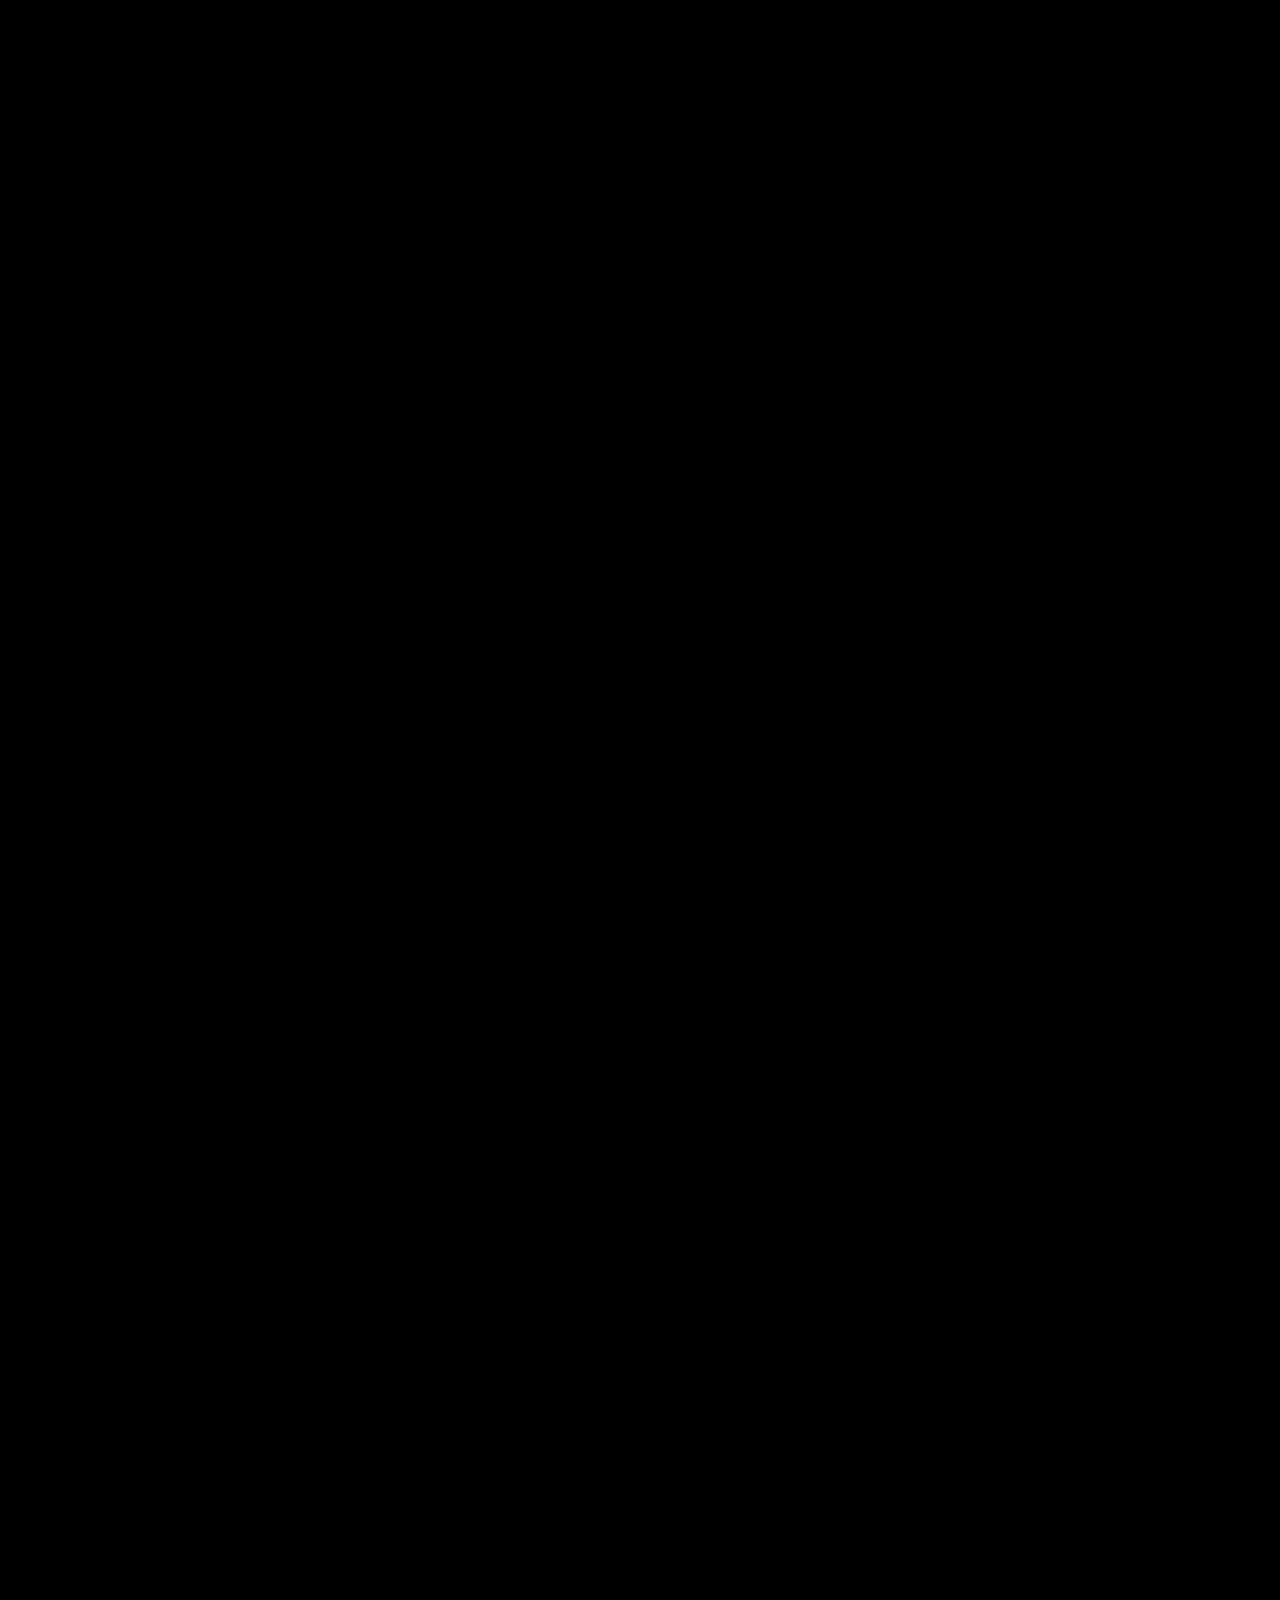
==== commit 0c4fcedb: "Remove em dashes from all visible site content Replaced every em dash (—, including the &#8212; enti" ====
--- a/index.html
+++ b/index.html
@@ -3,20 +3,20 @@
 <head>
 <meta charset="utf-8">
 <meta name="viewport" content="width=device-width, initial-scale=1, viewport-fit=cover">
-<title>Fudge Jarcheh — Entrepren-Artist | Frequency Digital Group</title>
+<title>Fudge Jarcheh: Entrepren-Artist | Frequency Digital Group</title>
 <meta name="description" content="Fudge Jarcheh is an Entrepren-Artist building at the intersection of business, technology, music and creativity. Founder of Frequency Digital Group and Review Revolution. People are the frequency.">
 <link rel="canonical" href="https://fudgejarcheh.com/">
 <meta name="theme-color" content="#000000">
 
 <meta property="og:type" content="website">
 <meta property="og:site_name" content="Fudge Jarcheh">
-<meta property="og:title" content="Fudge Jarcheh — Entrepren-Artist">
+<meta property="og:title" content="Fudge Jarcheh: Entrepren-Artist">
 <meta property="og:description" content="Entrepreneur. Artist. Creator. Technologist. Building at the intersection of business, technology, music and creativity.">
 <meta property="og:url" content="https://fudgejarcheh.com/">
 <meta property="og:image" content="https://fudgejarcheh.com/assets/images/hero-poster.jpg">
 <meta property="og:image:alt" content="Fudge Jarcheh in a wide-brim peace-sign hat and round sunglasses, lit deep blue with a warm amber rim.">
 <meta name="twitter:card" content="summary_large_image">
-<meta name="twitter:title" content="Fudge Jarcheh — Entrepren-Artist">
+<meta name="twitter:title" content="Fudge Jarcheh: Entrepren-Artist">
 <meta name="twitter:description" content="Entrepreneur. Artist. Creator. Technologist. People are the frequency.">
 <meta name="twitter:image" content="https://fudgejarcheh.com/assets/images/hero-poster.jpg">
 
@@ -204,7 +204,7 @@
         <div class="intro__defn" data-reveal style="--rv-d:140ms">
           <p class="t-meta t-meta--accent">Entrepren-Artist</p>
           <p class="t-body" style="color:var(--fg)">
-            One person applying a single creative method to companies, technology and music —
+            One person applying a single creative method to companies, technology and music,
             rather than treating them as separate careers.
           </p>
         </div>
@@ -322,7 +322,7 @@
           </p>
           <p class="t-body">
             Most businesses treat reputation as something that happens to them. Review Revolution
-            treats it as something they can build — bringing review activity, sentiment and growth
+            treats it as something they can build, bringing review activity, sentiment and growth
             signals into one intelligence layer a business can act on.
           </p>
         </div>
@@ -382,7 +382,7 @@
         <h2 class="t-h1" id="origin-title" style="margin-block:var(--s-4)">Fudge &amp; The Frequency</h2>
         <p class="t-body" style="max-width:48ch">
           The music project where the philosophy started. Songs written to reach a person rather
-          than an audience — and the first proof that resonance is the thing worth building for.
+          than an audience, and the first proof that resonance is the thing worth building for.
         </p>
         <p style="margin-top:var(--s-6)">
           <a class="btn btn--ghost" href="pages/music.html">Enter the music <span class="btn__arrow" aria-hidden="true">&#8594;</span></a>
@@ -525,10 +525,10 @@
 <div class="band" aria-hidden="true">
   <div class="marquee">
     <div class="marquee__track">
-      <span>People Are The Frequency</span><span>&#8212;</span>
-      <span>People Are The Frequency</span><span>&#8212;</span>
-      <span>People Are The Frequency</span><span>&#8212;</span>
-      <span>People Are The Frequency</span><span>&#8212;</span>
+      <span>People Are The Frequency</span><span>&middot;</span>
+      <span>People Are The Frequency</span><span>&middot;</span>
+      <span>People Are The Frequency</span><span>&middot;</span>
+      <span>People Are The Frequency</span><span>&middot;</span>
     </div>
   </div>
 </div>
@@ -567,7 +567,7 @@
     <div class="grid" style="align-items:start">
       <p class="t-body c1-5" data-reveal>
         Features, interviews, podcasts, company coverage and speaking appearances are collected
-        here. Nothing is listed until it is confirmed — this page stays empty rather than
+        here. Nothing is listed until it is confirmed. This page stays empty rather than
         filling itself with claims.
       </p>
       <div style="--rv-d:120ms" data-reveal class="c7-6">
@@ -617,7 +617,7 @@
       </div>
       <div style="display:grid;gap:var(--s-5);justify-items:start" data-reveal class="c9-4">
         <p class="t-body">
-          Whether it is a company, a piece of technology, a record or a conversation — start here.
+          Whether it is a company, a piece of technology, a record or a conversation, start here.
         </p>
         <a class="btn" href="pages/contact.html">Get in touch <span class="btn__arrow" aria-hidden="true">&#8594;</span></a>
       </div>
